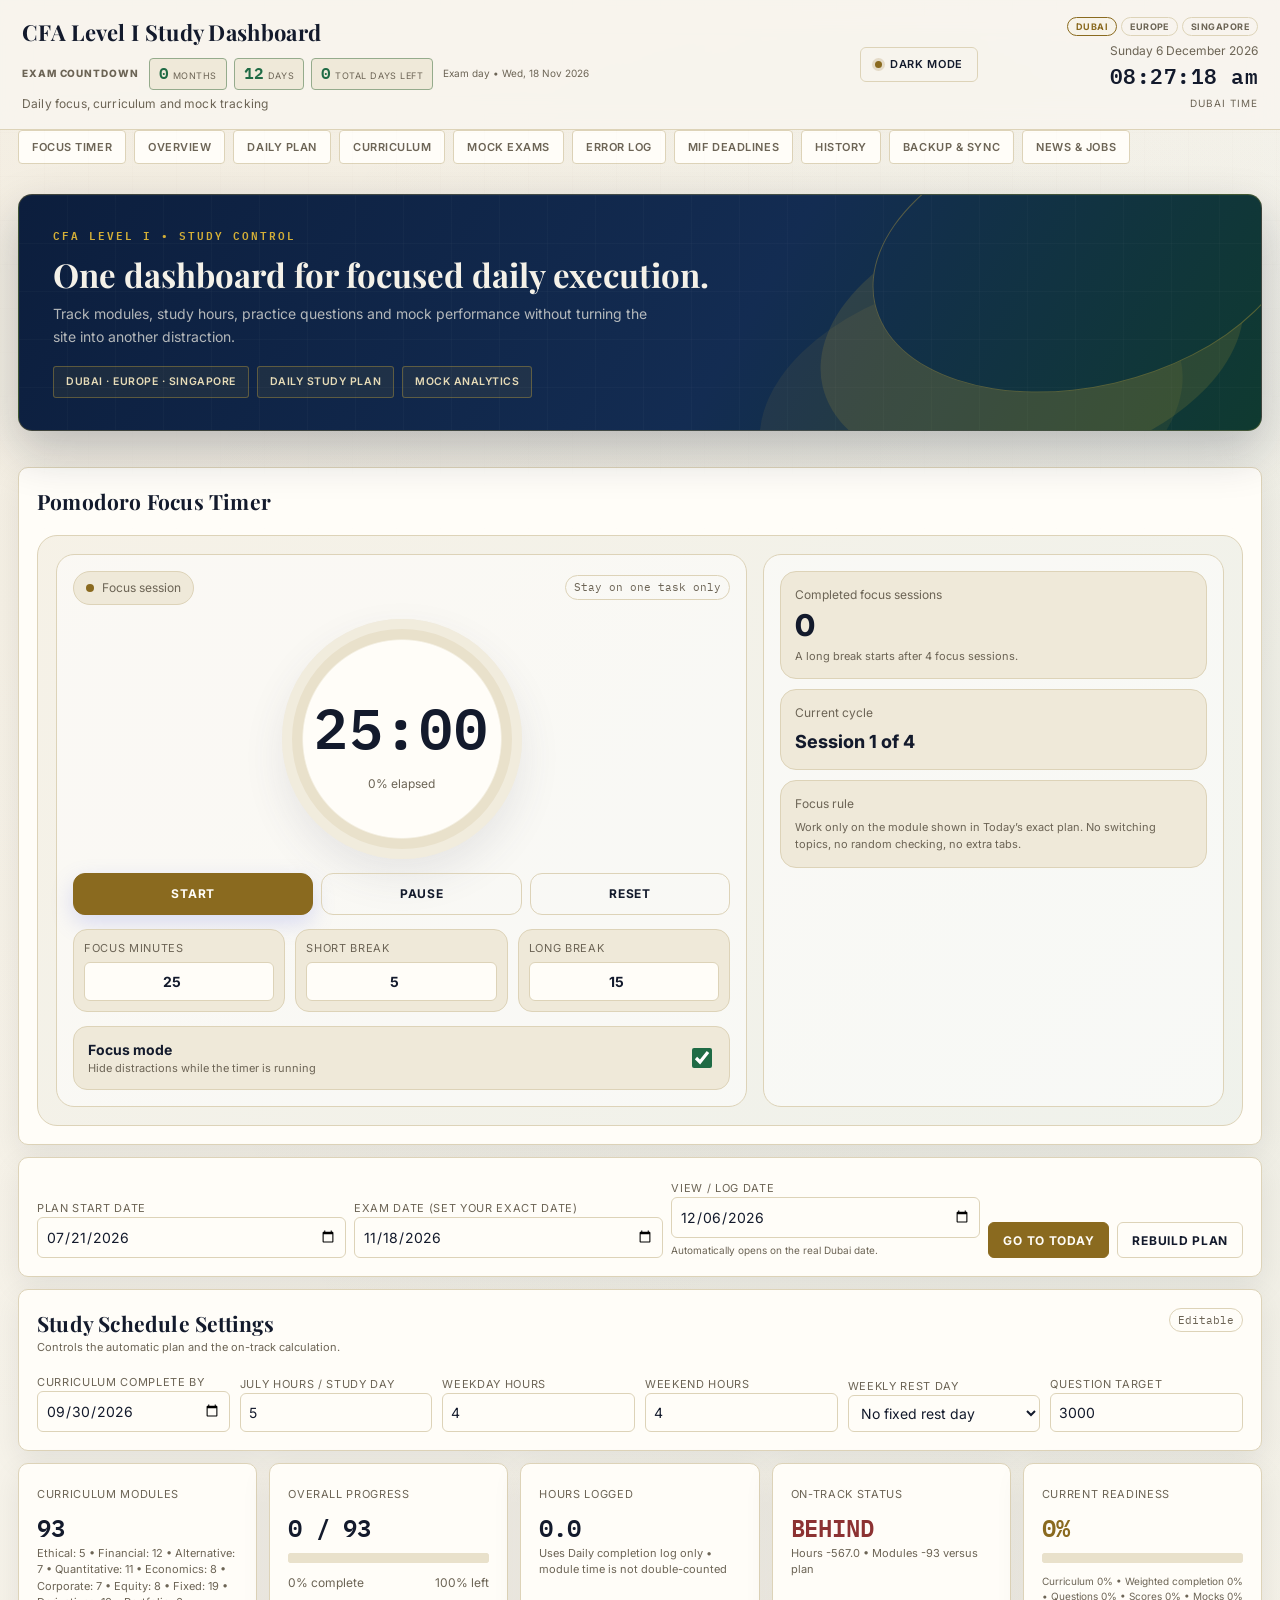
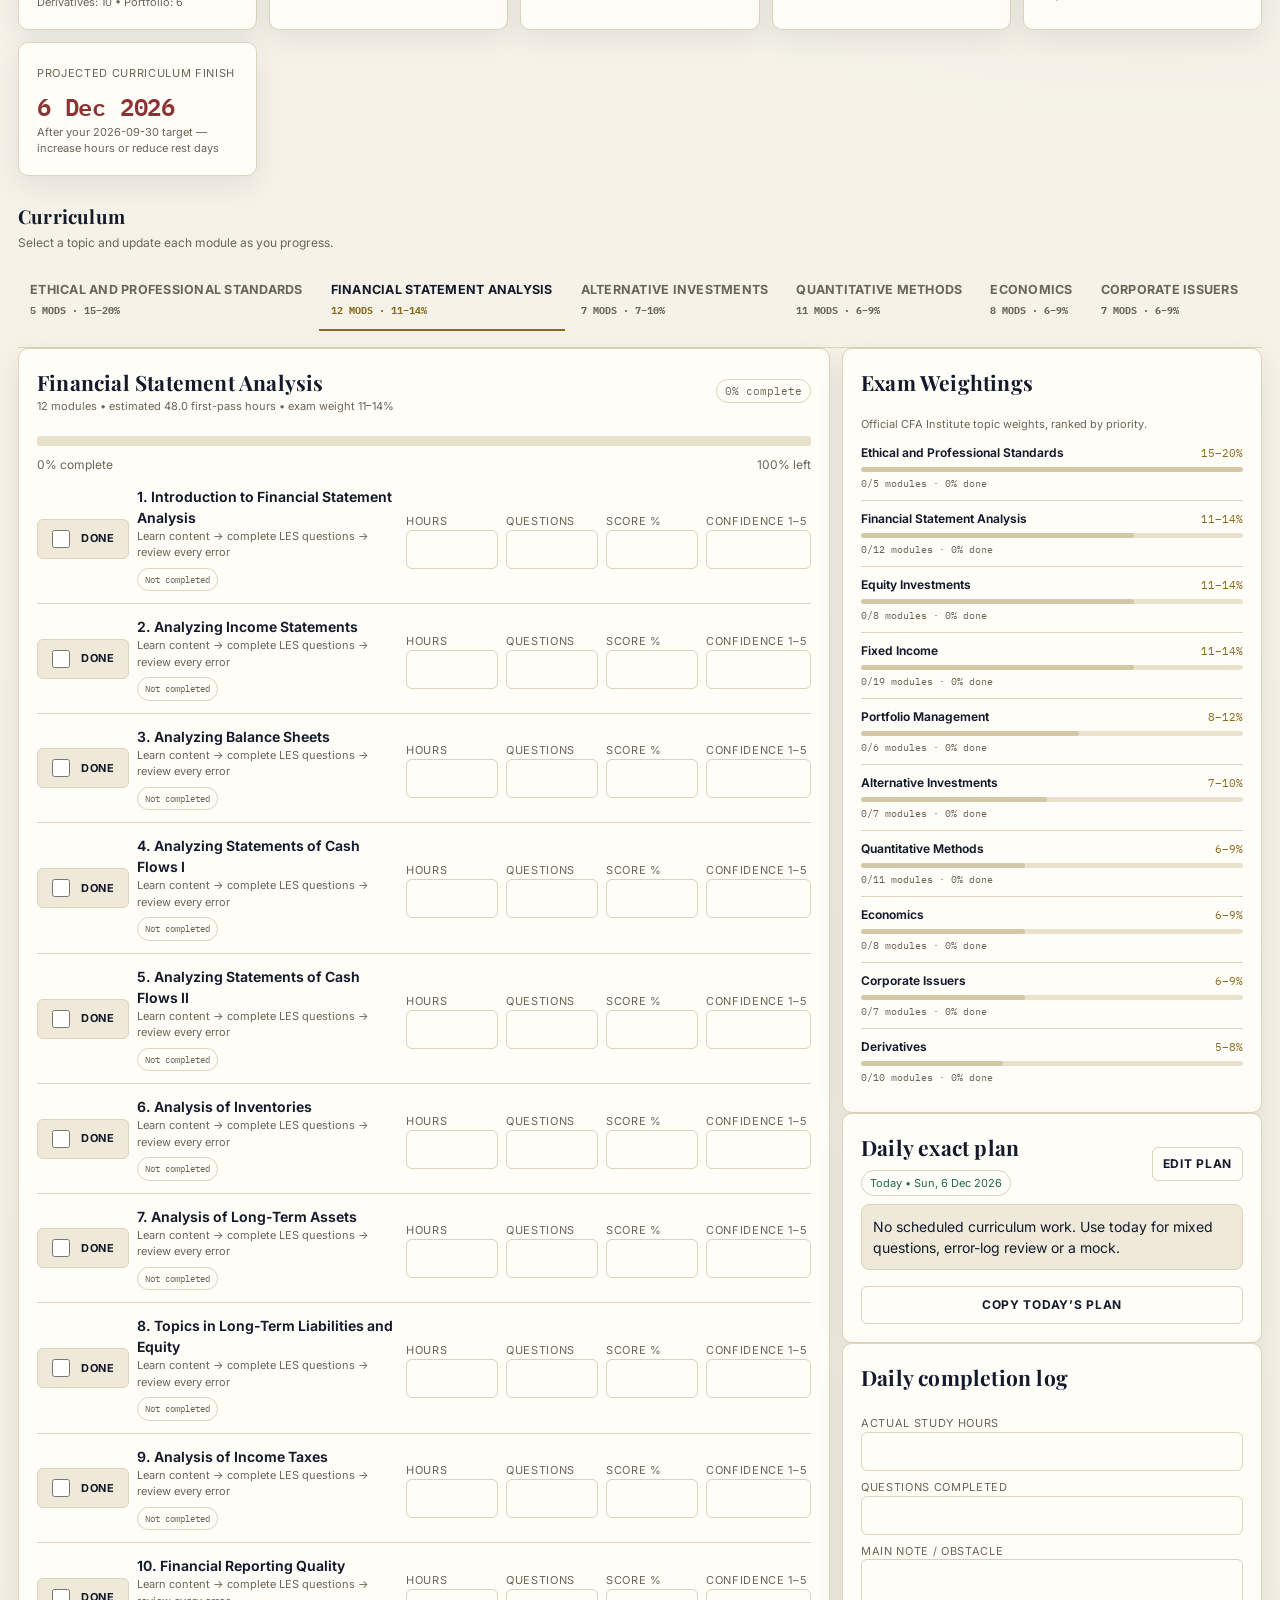
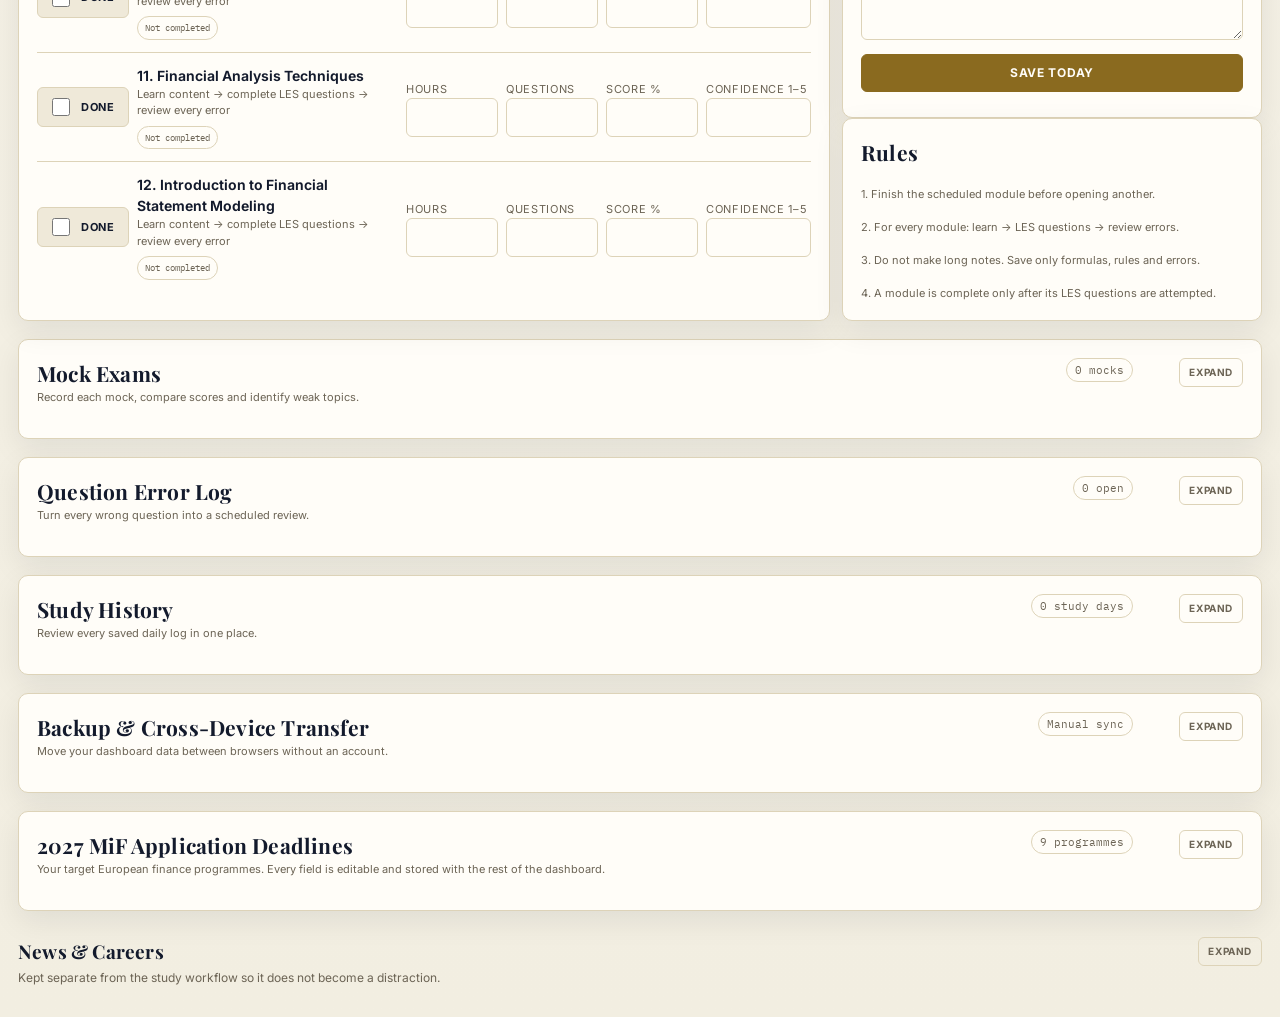
==== index.html @ 9a789a2b "Rename CFA_Level_I_Dashboard_FINAL_V2 (1).html to index.html" ====
<!DOCTYPE html>

<html lang="en">
<head>
<meta charset="utf-8"/><meta content="width=device-width,initial-scale=1" name="viewport"/>
<title>CFA Level I Study Dashboard</title>
<link rel="preconnect" href="https://fonts.googleapis.com"/>
<link rel="preconnect" href="https://fonts.gstatic.com" crossorigin=""/>
<link href="https://fonts.googleapis.com/css2?family=Playfair+Display:wght@600;700;800&family=IBM+Plex+Mono:wght@500;600;700&family=Inter:wght@400;500;600;700;800&display=swap" rel="stylesheet"/>
<style>
:root{
--bg:#f4f1e8;--card:#fffdf8;--card2:#efe9d9;--line:#ddd3b8;
--text:#131a2c;--muted:#6c6455;--accent:#8a6a1f;--accent2:#1f5c46;
--good:#1f6b45;--warn:#a5670a;--bad:#8c3232;--soft:#e9e1cb;
--body-bg:
radial-gradient(circle at 12% 5%,rgba(169,121,31,.06),transparent 30%),
radial-gradient(circle at 90% 18%,rgba(31,92,70,.05),transparent 28%),
linear-gradient(180deg,#f8f5ee 0%,#f2eee1 100%);
--header-bg:rgba(248,245,238,.92);--input-bg:#fffdf8;
--shadow:0 10px 30px rgba(19,26,44,.08);--button-text:#fffdf8;
--serif:'Playfair Display',Georgia,'Times New Roman',serif;
--mono:'IBM Plex Mono',ui-monospace,SFMono-Regular,Menlo,monospace;
}
*{box-sizing:border-box} html{scroll-behavior:smooth} html{color-scheme:light} body{margin:0;background:var(--body-bg);color:var(--text);font:14px/1.5 'Inter',system-ui,-apple-system,Segoe UI,sans-serif;transition:background .2s ease,color .2s ease}
h1,h2,h3{font-family:var(--serif);font-weight:700;letter-spacing:.2px}
header{position:sticky;top:0;z-index:5;background:var(--header-bg);border-bottom:1px solid var(--line);padding:16px 22px;backdrop-filter:blur(14px)}
h1{font-size:22px;margin:0;letter-spacing:.3px}.sub{color:var(--muted);font-size:12px;margin-top:5px;letter-spacing:.15px}
.wrap{max-width:1450px;margin:auto;padding:18px}.grid{display:grid;grid-template-columns:repeat(4,1fr);gap:12px}
.card{background:var(--card);border:1px solid var(--line);border-radius:10px;padding:18px;box-shadow:var(--shadow)}.metric{font-family:var(--mono);font-size:24px;font-weight:600;margin-top:6px;letter-spacing:-.2px}
label{color:var(--muted);font-size:11px;text-transform:uppercase;letter-spacing:.06em} input,select,textarea,button{font:inherit}
input,select,textarea{width:100%;background:var(--input-bg);color:var(--text);border:1px solid var(--line);border-radius:6px;padding:8px}
button{background:var(--accent);color:var(--button-text);border:1px solid var(--accent);border-radius:6px;padding:9px 14px;font-weight:700;font-size:12px;text-transform:uppercase;letter-spacing:.06em;cursor:pointer}
button.secondary{background:transparent;color:var(--text);border:1px solid var(--line)}
.tabs{display:flex;gap:4px;overflow:auto;padding:8px 0 16px;border-bottom:1px solid var(--line)}
.tab{white-space:nowrap;background:transparent;color:var(--muted);border:0;border-bottom:2px solid transparent;border-radius:0;padding:9px 12px 11px;display:flex;flex-direction:column;align-items:flex-start;gap:3px;box-shadow:none!important}
.tab-name{font-size:12.5px;font-weight:700;letter-spacing:.02em}
.tab-sub{font-size:10px;color:var(--muted);font-family:var(--mono);letter-spacing:0}
.tab.active{background:transparent;color:var(--text);border-bottom-color:var(--accent)}
.tab.active .tab-sub{color:var(--accent)}
.two{display:grid;grid-template-columns:1.45fr .75fr;gap:12px}.topichead{display:flex;justify-content:space-between;align-items:center;margin-bottom:12px}
.module{display:grid;grid-template-columns:92px minmax(260px,1fr) 92px 92px 92px 105px;gap:8px;align-items:center;padding:9px 0;border-top:1px solid var(--line)}
.module:first-of-type{border-top:0}.modname{font-weight:650}.tiny{font-size:11px;color:var(--muted)}
input[type=checkbox]{width:19px;height:19px;accent-color:var(--good)}progress{width:100%;height:12px}
.task{padding:11px;border:1px solid var(--line);background:var(--card2);border-radius:8px;margin:8px 0}.task strong{display:block;margin-bottom:4px}
.pill{display:inline-block;border:1px solid var(--line);border-radius:999px;padding:3px 8px;color:var(--muted);font-size:11px;font-family:var(--mono)}
.toolbar{display:grid;grid-template-columns:1fr 1fr 1fr auto;gap:8px;align-items:end}.danger{color:var(--bad)}
@media(max-width:1000px){.grid{grid-template-columns:repeat(2,1fr)}.two{grid-template-columns:1fr}.module{grid-template-columns:86px 1fr 70px 70px}.hide-sm{display:none}}
@media(max-width:600px){.grid{grid-template-columns:1fr}.toolbar{grid-template-columns:1fr 1fr}.module{grid-template-columns:78px 1fr 64px}.mobilehide{display:none}}

progress{appearance:none;-webkit-appearance:none;height:10px;border:none;border-radius:3px;overflow:hidden;background:var(--soft)}
progress::-webkit-progress-bar{background:var(--soft);border-radius:3px}
progress::-webkit-progress-value{background:linear-gradient(90deg,var(--accent),var(--accent2));border-radius:3px}
progress::-moz-progress-bar{background:linear-gradient(90deg,var(--accent),var(--accent2));border-radius:3px}
.donebox{display:flex;align-items:center;gap:8px;padding:7px 10px;border:1px solid var(--line);border-radius:6px;background:var(--card2);font-weight:700;color:var(--text)}
.donebox input{width:18px;height:18px}
.module.done{opacity:.68}
.module.done .modname{text-decoration:line-through}
.progressrow{display:grid;grid-template-columns:1fr auto;gap:10px;align-items:center;margin-top:8px}
.lefttext{font-size:12px;color:var(--muted)}

.pomodoro-shell{background:linear-gradient(135deg,rgba(101,116,232,.08),rgba(47,158,115,.08));border:1px solid var(--line);border-radius:20px;padding:18px}
.pomodoro-wrap{display:grid;grid-template-columns:1.2fr .8fr;gap:16px;align-items:stretch}
.pomo-left,.pomo-right{background:rgba(255,255,255,.55);border:1px solid var(--line);border-radius:18px;padding:16px}
html[data-theme="dark"] .pomo-left,html[data-theme="dark"] .pomo-right{background:rgba(255,255,255,.03)}
.pomo-topline{display:flex;align-items:center;justify-content:space-between;gap:10px;flex-wrap:wrap;margin-bottom:10px}
.mode-pill{display:inline-flex;align-items:center;gap:8px;padding:7px 12px;border-radius:999px;background:var(--card2);border:1px solid var(--line);font-size:12px;color:var(--muted)}
.mode-dot{width:8px;height:8px;border-radius:999px;background:var(--accent);display:inline-block}
.timer-mode{text-align:center;font-size:12px;color:var(--muted);text-transform:uppercase;letter-spacing:1.3px}
@property --timer-progress{syntax:"<angle>";inherits:false;initial-value:0deg}
.timer-ring{--timer-progress:0deg;display:flex;align-items:center;justify-content:center;width:240px;height:240px;margin:14px auto;border-radius:999px;background:
radial-gradient(circle at 50% 50%, var(--card) 0 58%, transparent 59%),
conic-gradient(from -90deg,var(--accent) 0deg,var(--good) var(--timer-progress),var(--soft) var(--timer-progress),var(--soft) 360deg);
box-shadow:inset 0 0 0 10px rgba(255,255,255,.35),0 18px 40px rgba(66,72,102,.10);
transition:--timer-progress .2s linear}
html[data-theme="dark"] .timer-ring{box-shadow:inset 0 0 0 10px rgba(255,255,255,.05),0 18px 40px rgba(0,0,0,.22)}
.timer-display{font-family:var(--mono);font-size:56px;font-weight:600;letter-spacing:1px;text-align:center}
.timer-sub{margin-top:6px;text-align:center;color:var(--muted);font-size:12px}
.timer-controls{display:grid;grid-template-columns:1.2fr 1fr 1fr;gap:8px;margin-top:14px}
.timer-controls button{height:42px;border-radius:12px}
.timer-controls button:first-child{box-shadow:0 8px 22px rgba(101,116,232,.22)}
.timer-settings{display:grid;grid-template-columns:repeat(3,1fr);gap:10px;margin-top:14px}
.setting-card{padding:10px;border:1px solid var(--line);background:var(--card2);border-radius:14px}
.setting-card label{display:block;margin-bottom:6px}
.setting-card input{text-align:center;font-weight:700}
.focus-lock{display:flex;align-items:center;justify-content:space-between;padding:12px 14px;border:1px solid var(--line);background:var(--card2);border-radius:14px;margin-top:14px}
.stats-grid{display:grid;grid-template-columns:1fr;gap:10px}
.stat-card{padding:14px;border:1px solid var(--line);background:var(--card2);border-radius:16px}
.stat-label{font-size:12px;color:var(--muted);margin-bottom:6px}
.session-count{font-size:30px;font-weight:800;line-height:1}
.stat-main{font-size:18px;font-weight:750}
.focus-rule{line-height:1.55}
@media(max-width:900px){.pomodoro-wrap{grid-template-columns:1fr}.timer-ring{width:220px;height:220px}}
@media(max-width:650px){.timer-settings{grid-template-columns:1fr}.timer-controls{grid-template-columns:1fr 1fr 1fr}.timer-display{font-size:50px}}

.header-row{display:flex;align-items:center;justify-content:space-between;gap:16px}.live-clock{text-align:right;min-width:270px}.live-clock #liveDay{font-size:12px;color:var(--muted)}.live-clock strong{display:block;font-family:var(--mono);font-size:21px;font-weight:600;letter-spacing:.5px}.live-clock>span{font-size:10px;color:var(--muted);text-transform:uppercase;letter-spacing:1px}
.clock-switcher{display:flex;justify-content:flex-end;gap:4px;margin-bottom:6px;flex-wrap:wrap}
.clock-zone-btn{background:transparent;color:var(--muted);border:1px solid var(--line);border-radius:999px;padding:4px 8px;font-size:9px;line-height:1;text-transform:uppercase;letter-spacing:.45px;box-shadow:none}
.clock-zone-btn:hover,.clock-zone-btn.active{border-color:var(--accent);color:var(--accent);background:color-mix(in srgb,var(--accent) 7%,var(--card))}
.today-badge{display:inline-flex;align-items:center;gap:6px;margin-top:6px;padding:4px 8px;border:1px solid var(--line);border-radius:999px;color:var(--good);font-size:11px}.toolbar-actions{display:flex;gap:8px}.toolbar-actions button{height:36px}.auto-note{margin-top:5px;color:var(--muted);font-size:10px}@media(max-width:650px){.header-row{align-items:flex-start}.live-clock{min-width:auto}.clock-switcher{justify-content:flex-start}.live-clock{text-align:left}.live-clock strong{font-size:18px}.live-clock #liveDay{max-width:160px}.toolbar-actions{grid-column:1/-1}.toolbar-actions button{flex:1}}

.plan-topline{display:flex;align-items:center;justify-content:space-between;gap:8px;flex-wrap:wrap;margin-bottom:8px}
.plan-actions{display:flex;gap:6px;flex-wrap:wrap}
.plan-actions button{padding:7px 10px;font-size:12px}
#planEditor{min-height:260px;line-height:1.55;resize:vertical;margin-top:8px;background:var(--input-bg)}
.custom-plan-note{font-size:10px;color:var(--accent);margin:5px 0 2px}
.task.custom{white-space:pre-wrap;line-height:1.5}
[hidden]{display:none!important}

#weightList{margin-top:10px}
.weight-row{padding:9px 0;border-top:1px solid var(--line)}
.weight-row:first-child{border-top:0;padding-top:2px}
.weight-row-top{display:flex;justify-content:space-between;align-items:baseline;gap:8px;margin-bottom:5px}
.weight-row-name{font-size:12px;font-weight:650;color:var(--text)}
.weight-row-range{font-family:var(--mono);font-size:11px;color:var(--accent);white-space:nowrap}
.weight-track{height:5px;border-radius:3px;background:var(--soft);overflow:hidden;position:relative}
.weight-mass{position:absolute;inset:0;background:color-mix(in srgb,var(--accent) 22%,transparent);border-radius:3px}
.weight-fill{position:absolute;inset:0;width:0;background:linear-gradient(90deg,var(--accent),var(--accent2));border-radius:3px}
.weight-row-foot{margin-top:4px;font-size:10px;color:var(--muted);font-family:var(--mono)}

html[data-theme="dark"]{color-scheme:dark;--bg:#0b0f17;--card:#131926;--card2:#1a2233;--line:#2c3346;--text:#f1ede1;--muted:#9aa0b4;--accent:#d4af37;--accent2:#3f8f6c;--good:#4caf7d;--warn:#d9a441;--bad:#c0524f;--soft:#212a3d;--body-bg:linear-gradient(180deg,#0c111c 0,#090d15 100%);--header-bg:rgba(11,15,23,.94);--input-bg:#161e2d;--shadow:0 8px 28px rgba(0,0,0,.32);--button-text:#0b0f17}
.theme-area{display:flex;align-items:center;gap:10px}.theme-toggle{display:flex;align-items:center;gap:8px;background:transparent;color:var(--text);border:1px solid var(--line);padding:8px 11px;min-width:118px;justify-content:center;border-radius:6px;font-size:11px;text-transform:uppercase;letter-spacing:.06em;font-weight:600}.theme-toggle:hover{border-color:var(--accent);color:var(--accent)}.theme-dot{width:7px;height:7px;border-radius:50%;background:var(--accent);box-shadow:0 0 0 3px color-mix(in srgb,var(--accent) 18%,transparent)}
@media(max-width:650px){.theme-area{flex-direction:column;align-items:flex-end;gap:6px}.theme-toggle{min-width:105px;padding:7px 9px}}

.mock-section{margin-top:12px}.mock-header{display:flex;justify-content:space-between;gap:12px;align-items:flex-start;margin-bottom:14px}.mock-summary{display:grid;grid-template-columns:repeat(4,1fr);gap:10px;margin-bottom:14px}.mock-stat{background:var(--card2);border:1px solid var(--line);border-radius:11px;padding:12px}.mock-stat .metric{font-size:22px}.mock-form{display:grid;grid-template-columns:1.2fr 1.4fr .7fr .7fr;gap:10px;align-items:end}.mock-notes{grid-column:1/-1}.mock-actions{display:flex;gap:8px;justify-content:flex-end;margin-top:10px}.topic-score-grid{display:grid;grid-template-columns:repeat(5,1fr);gap:8px;margin-top:10px}.mock-table-wrap{overflow:auto;margin-top:14px}.mock-table{width:100%;border-collapse:collapse;min-width:760px}.mock-table th,.mock-table td{padding:10px;border-bottom:1px solid var(--line);text-align:left;vertical-align:top}.mock-table th{color:var(--muted);font-size:11px;text-transform:uppercase;letter-spacing:.4px}.mock-table button{padding:6px 9px;font-size:12px}.mock-trend{display:flex;align-items:flex-end;gap:8px;height:130px;padding:12px 4px 0;margin-top:10px;border-bottom:1px solid var(--line)}.trend-item{flex:1;min-width:32px;max-width:70px;text-align:center}.trend-bar{width:100%;min-height:4px;background:linear-gradient(180deg,var(--accent),var(--good));border-radius:7px 7px 2px 2px}.trend-label{font-size:10px;color:var(--muted);margin-top:5px;white-space:nowrap;overflow:hidden;text-overflow:ellipsis}.trend-score{font-size:10px;font-weight:700;margin-bottom:4px}.empty-state{padding:18px;text-align:center;color:var(--muted);background:var(--card2);border:1px dashed var(--line);border-radius:10px}.mock-details summary{cursor:pointer;color:var(--text);font-weight:700;margin-top:12px}.score-good{color:var(--good);font-weight:750}.score-warn{color:var(--warn);font-weight:750}.score-bad{color:var(--bad);font-weight:750}
@media(max-width:900px){.mock-summary{grid-template-columns:repeat(2,1fr)}.mock-form{grid-template-columns:1fr 1fr}.topic-score-grid{grid-template-columns:repeat(2,1fr)}}
@media(max-width:560px){.mock-summary,.mock-form{grid-template-columns:1fr}.topic-score-grid{grid-template-columns:1fr}.mock-actions{flex-direction:column}.mock-actions button{width:100%}}

body::before{
content:"";position:fixed;inset:0;pointer-events:none;opacity:.28;
background-image:
linear-gradient(rgba(90,74,40,.05) 1px,transparent 1px),
linear-gradient(90deg,rgba(90,74,40,.05) 1px,transparent 1px);
background-size:44px 44px;mask-image:linear-gradient(to bottom,black,transparent 72%);
}
header{backdrop-filter:blur(14px)}
button{transition:filter .16s ease,border-color .16s ease}
button:hover{filter:brightness(1.08)}
button.secondary:hover{border-color:var(--accent);color:var(--accent)}
.top-nav{max-width:1450px;margin:0 auto;padding:0 18px 14px;display:flex;gap:8px;overflow:auto}
.top-nav a{display:inline-flex;align-items:center;white-space:nowrap;padding:8px 13px;border:1px solid var(--line);border-radius:4px;background:var(--card);color:var(--muted);text-decoration:none;font-size:11px;font-weight:600;text-transform:uppercase;letter-spacing:.05em}
.top-nav a:hover{border-color:var(--accent);color:var(--accent)}
.finance-hero{max-width:1450px;margin:16px auto 18px;padding:0 18px}
.finance-hero-card{position:relative;overflow:hidden;border-radius:14px;padding:32px 34px;background:
linear-gradient(120deg,#0c1e3d 0%,#132c52 58%,#0f3a30 100%);color:#f4f1e8;box-shadow:0 20px 48px rgba(12,25,50,.24);border:1px solid rgba(212,175,55,.25)}
.finance-hero-card::before{content:"";position:absolute;inset:0;opacity:.14;background-image:
linear-gradient(rgba(244,241,232,.18) 1px,transparent 1px),
linear-gradient(90deg,rgba(244,241,232,.18) 1px,transparent 1px);background-size:48px 48px}
.finance-hero-card::after{content:"";position:absolute;right:-40px;top:-70px;width:430px;height:260px;border:1px solid rgba(212,175,55,.35);border-radius:50%;transform:rotate(-13deg);box-shadow:
-70px 68px 0 -1px rgba(212,175,55,.14),
-145px 122px 0 -1px rgba(212,175,55,.08)}
.finance-hero-content{position:relative;z-index:1;max-width:700px}
.finance-eyebrow{font-family:var(--mono);font-size:11px;letter-spacing:2px;font-weight:600;color:#d4af37;text-transform:uppercase}
.finance-title{margin:12px 0 10px;font-family:var(--serif);font-size:33px;line-height:1.14;font-weight:700;color:#f4f1e8}
.finance-copy{max-width:620px;color:rgba(244,241,232,.72);line-height:1.6}
.finance-badges{display:flex;gap:8px;flex-wrap:wrap;margin-top:18px}
.finance-badge{padding:7px 12px;border:1px solid rgba(212,175,55,.35);border-radius:3px;background:rgba(212,175,55,.08);font-size:10.5px;font-weight:600;letter-spacing:.05em;text-transform:uppercase;color:#e7dcb8}
.section-heading{display:flex;align-items:flex-end;justify-content:space-between;gap:12px;margin:26px 0 12px}
.section-heading h2{margin:0;font-size:19px}
.section-heading p{margin:4px 0 0;color:var(--muted);font-size:12px}
#focus,#overview,#curriculum,#plan,#mockExams{scroll-margin-top:110px}
#pomodoroTop{border:1px solid color-mix(in srgb,var(--accent) 20%,var(--line))}
.pomodoro-shell{background:linear-gradient(135deg,color-mix(in srgb,var(--accent) 8%,var(--card)),color-mix(in srgb,var(--accent2) 7%,var(--card)))}
.module{padding:12px 0}
.module:hover{background:color-mix(in srgb,var(--card2) 65%,transparent)}
.mock-section{margin-top:18px}
@media(max-width:700px){
.finance-hero-card{padding:24px 20px}.finance-title{font-size:26px}
.top-nav{padding-bottom:10px}.finance-hero{margin-top:12px}
}


.history-section,.sync-section,.resources-section{margin-top:18px}
.section-grid{display:grid;grid-template-columns:1fr 1fr;gap:12px}
.history-toolbar{display:grid;grid-template-columns:1.2fr .8fr auto;gap:8px;align-items:end;margin:12px 0}
.history-summary{display:grid;grid-template-columns:repeat(3,1fr);gap:10px;margin:12px 0}
.history-stat{background:var(--card2);border:1px solid var(--line);border-radius:12px;padding:12px}
.history-table-wrap{overflow:auto}
.history-table{width:100%;border-collapse:collapse;min-width:720px}
.history-table th,.history-table td{padding:10px;border-bottom:1px solid var(--line);text-align:left;vertical-align:top}
.history-table th{font-size:11px;text-transform:uppercase;letter-spacing:.45px;color:var(--muted)}
.history-table button{padding:6px 9px;font-size:12px}
.sync-actions{display:grid;grid-template-columns:repeat(2,1fr);gap:8px;margin-top:12px}
.sync-code{min-height:108px;font-family:ui-monospace,SFMono-Regular,Menlo,monospace;font-size:11px;resize:vertical}
.sync-status{margin-top:8px;color:var(--muted);font-size:11px}
.resource-card{display:flex;flex-direction:column;justify-content:space-between;gap:14px;min-height:170px;padding:18px;border:1px solid var(--line);border-radius:16px;background:
linear-gradient(145deg,color-mix(in srgb,var(--accent) 6%,var(--card)),var(--card))}
.resource-card h3{margin:0;font-size:18px}
.resource-card p{margin:7px 0 0;color:var(--muted);line-height:1.55}
.resource-card a{display:inline-flex;align-items:center;justify-content:center;text-decoration:none;background:var(--accent);color:var(--button-text);padding:10px 12px;border-radius:10px;font-weight:750}
.resource-tag{display:inline-flex;width:max-content;padding:5px 8px;border:1px solid var(--line);border-radius:999px;color:var(--muted);font-size:10px;font-weight:750;text-transform:uppercase;letter-spacing:.55px}
.backup-warning{padding:10px 12px;border:1px solid color-mix(in srgb,var(--warn) 42%,var(--line));border-radius:11px;background:color-mix(in srgb,var(--warn) 7%,var(--card));font-size:11px;color:var(--muted);line-height:1.5}
@media(max-width:850px){
.section-grid{grid-template-columns:1fr}
.history-summary{grid-template-columns:1fr 1fr 1fr}
}
@media(max-width:700px){
.module{display:grid;grid-template-columns:1fr 1fr;gap:10px;margin:10px 0;padding:14px;border:1px solid var(--line);border-radius:14px;background:var(--card2)}
.module>div:nth-child(2){grid-column:1/-1;order:-1}
.module .donebox{width:max-content}
.module>div:not(:nth-child(2)){min-width:0}
.hide-sm,.mobilehide{display:block}
.history-toolbar{grid-template-columns:1fr}
.history-summary{grid-template-columns:1fr}
.sync-actions{grid-template-columns:1fr}
}


.resource-links{display:grid;grid-template-columns:1fr 1fr;gap:8px}
.resource-links a{width:100%}
@media(max-width:560px){.resource-links{grid-template-columns:1fr}}

.applications-section{margin-top:18px}
.application-summary{display:grid;grid-template-columns:repeat(4,1fr);gap:10px;margin:14px 0}
.application-stat{background:var(--card2);border:1px solid var(--line);border-radius:13px;padding:12px}
.application-toolbar{display:flex;justify-content:space-between;gap:10px;align-items:center;flex-wrap:wrap;margin:12px 0}
.application-table-wrap{overflow:auto}
.application-table{width:100%;border-collapse:collapse;min-width:1160px}
.application-table th,.application-table td{padding:9px 7px;border-bottom:1px solid var(--line);text-align:left;vertical-align:top}
.application-table th{font-size:10px;text-transform:uppercase;letter-spacing:.55px;color:var(--muted)}
.application-table input,.application-table select{min-width:110px;padding:7px;font-size:12px}
.application-table .school-input{min-width:135px;font-weight:750}
.application-table .program-input{min-width:190px}
.application-table .notes-input{min-width:230px}
.application-link{display:inline-flex;align-items:center;justify-content:center;padding:7px 9px;border-radius:8px;background:var(--accent);color:var(--button-text);text-decoration:none;font-size:11px;font-weight:750;white-space:nowrap}
.deadline-count{font-weight:800;white-space:nowrap}
.deadline-count.urgent{color:var(--bad)}
.deadline-count.soon{color:var(--warn)}
.deadline-count.safe{color:var(--good)}
.deadline-count.tbc{color:var(--muted)}
.application-note{padding:10px 12px;border:1px solid var(--line);border-radius:11px;background:var(--card2);color:var(--muted);font-size:11px;line-height:1.55}
@media(max-width:850px){.application-summary{grid-template-columns:1fr 1fr}}
@media(max-width:600px){.application-summary{grid-template-columns:1fr}}


.header-title-area{min-width:0}
.exam-countdown{display:flex;align-items:center;gap:7px;flex-wrap:wrap;margin-top:9px}
.countdown-label{font-size:10px;font-weight:800;letter-spacing:.9px;text-transform:uppercase;color:var(--muted);margin-right:3px}
.countdown-unit{display:inline-flex;align-items:baseline;gap:4px;padding:6px 9px;border:1px solid var(--line);border-radius:4px;background:var(--card2);box-shadow:none}
.countdown-value{font-family:var(--mono);font-size:16px;font-weight:600;line-height:1;color:var(--accent)}
.countdown-name{font-size:9px;text-transform:uppercase;letter-spacing:.55px;color:var(--muted)}
.countdown-date{font-size:10px;color:var(--muted);margin-left:3px}
.exam-countdown.finished .countdown-unit{border-color:color-mix(in srgb,var(--good) 38%,var(--line))}
.exam-countdown.finished .countdown-value{color:var(--good)}
@media(max-width:760px){
.header-row{flex-direction:column;align-items:stretch}
.theme-area{flex-direction:row;align-items:center;justify-content:space-between}
.exam-countdown{gap:5px}
.countdown-unit{padding:5px 7px}
.countdown-value{font-size:14px}
.countdown-date{width:100%;margin:1px 0 0}
}


/* Final study-system upgrade */
.grid{grid-template-columns:repeat(auto-fit,minmax(210px,1fr))}
.schedule-settings{margin-top:12px}
.schedule-grid{display:grid;grid-template-columns:repeat(6,1fr);gap:10px;align-items:end}
.readiness-breakdown{margin-top:8px;font-size:10px;color:var(--muted);line-height:1.55}
.readiness-score{color:var(--accent)}
.review-row{display:flex;align-items:center;gap:7px;flex-wrap:wrap;margin-top:7px}
.review-row button{padding:5px 7px;font-size:9px}
.review-badge{display:inline-flex;padding:4px 7px;border:1px solid var(--line);border-radius:999px;font-family:var(--mono);font-size:9px;color:var(--muted)}
.review-badge.due{border-color:color-mix(in srgb,var(--bad) 45%,var(--line));color:var(--bad);background:color-mix(in srgb,var(--bad) 6%,var(--card))}
.review-badge.soon{border-color:color-mix(in srgb,var(--warn) 45%,var(--line));color:var(--warn)}
.weak-panel{margin:14px 0;padding:14px;border:1px solid var(--line);border-radius:10px;background:var(--card2)}
.weak-list{display:grid;grid-template-columns:repeat(3,1fr);gap:8px;margin:10px 0}
.weak-item{padding:10px;border:1px solid var(--line);border-radius:8px;background:var(--card)}
.weak-item strong{display:block}.weak-score{font-family:var(--mono);color:var(--bad);margin-top:4px}
.error-section{margin-top:18px}
.error-summary{display:grid;grid-template-columns:repeat(4,1fr);gap:10px;margin:12px 0}
.error-stat{padding:12px;background:var(--card2);border:1px solid var(--line);border-radius:11px}
.error-form{display:grid;grid-template-columns:1fr 1.2fr 1.2fr 1fr;gap:10px;align-items:end}
.error-wide{grid-column:span 2}
.error-table-wrap{overflow:auto;margin-top:14px}
.error-table{width:100%;border-collapse:collapse;min-width:1050px}
.error-table th,.error-table td{padding:9px;border-bottom:1px solid var(--line);text-align:left;vertical-align:top}
.error-table th{font-size:10px;text-transform:uppercase;letter-spacing:.5px;color:var(--muted)}
.error-table button{padding:6px 8px;font-size:10px}
.due-review-banner{padding:9px 11px;border-left:3px solid var(--warn);background:color-mix(in srgb,var(--warn) 7%,var(--card));margin-bottom:9px;font-size:11px;line-height:1.5}
.collapsible-section>.collapse-head{position:relative;padding-right:110px}
.collapse-toggle{position:absolute;right:0;top:0;background:transparent!important;color:var(--muted)!important;border-color:var(--line)!important;padding:6px 9px!important;font-size:10px!important}
.collapsible-section.collapsed>:not(:first-child){display:none!important}
.app-checklist{min-width:240px}.app-checklist summary{cursor:pointer;font-weight:700;color:var(--text)}
.app-check-grid{display:grid;grid-template-columns:1fr 1fr;gap:7px;margin-top:8px}
.app-check-item{display:flex;align-items:center;gap:6px;color:var(--muted);font-size:10px}.app-check-item input{width:16px;height:16px}
.app-small-input{min-width:125px!important}
@media(max-width:1000px){.schedule-grid{grid-template-columns:repeat(3,1fr)}.weak-list{grid-template-columns:1fr}.error-form{grid-template-columns:1fr 1fr}.error-summary{grid-template-columns:1fr 1fr}}
@media(max-width:650px){.schedule-grid,.error-form,.error-summary{grid-template-columns:1fr}.error-wide{grid-column:auto}.module{grid-template-columns:1fr 1fr}.review-row{grid-column:1/-1}}

</style></head>
<body>
<header><div class="header-row"><div class="header-title-area">
  <h1>CFA Level I Study Dashboard</h1>
  <div class="exam-countdown" id="examCountdown" aria-live="polite">
    <span class="countdown-label">Exam countdown</span>
    <span class="countdown-unit"><span class="countdown-value" id="countdownMonths">—</span><span class="countdown-name">Months</span></span>
    <span class="countdown-unit"><span class="countdown-value" id="countdownDays">—</span><span class="countdown-name">Days</span></span>
    <span class="countdown-unit"><span class="countdown-value" id="countdownTotalDays">—</span><span class="countdown-name">Total days left</span></span>
    <span class="countdown-date" id="countdownDateLabel">Set your exam date below</span>
  </div>
  <div class="sub">Daily focus, curriculum and mock tracking</div>
</div><div class="theme-area"><button aria-pressed="false" class="theme-toggle" id="themeToggle" onclick="toggleTheme()" type="button"><span class="theme-dot"></span><span id="themeToggleText">Dark mode</span></button><div class="live-clock">
  <div class="clock-switcher" role="group" aria-label="Display time zone">
    <button class="clock-zone-btn" data-clock-zone="Dubai" onclick="setClockZone('Dubai')" type="button">Dubai</button>
    <button class="clock-zone-btn" data-clock-zone="Europe" onclick="setClockZone('Europe')" type="button">Europe</button>
    <button class="clock-zone-btn" data-clock-zone="Singapore" onclick="setClockZone('Singapore')" type="button">Singapore</button>
  </div>
  <div id="liveDay">—</div>
  <strong id="liveTime">—</strong>
  <span id="liveZoneLabel">Dubai time</span>
</div></div></div>
</header>
<nav class="top-nav" aria-label="Dashboard sections">
  <a href="#focus">Focus timer</a>
  <a href="#overview">Overview</a>
  <a href="#plan">Daily plan</a>
  <a href="#curriculum">Curriculum</a>
  <a href="#mockExams">Mock exams</a><a href="#errorLog">Error log</a><a href="#mifApplications">MiF deadlines</a><a href="#history">History</a><a href="#sync">Backup & sync</a><a href="#resources">News & jobs</a>
</nav>
<section class="finance-hero">
  <div class="finance-hero-card">
    <div class="finance-hero-content">
      <div class="finance-eyebrow">CFA LEVEL I • STUDY CONTROL</div>
      <div class="finance-title">One dashboard for focused daily execution.</div>
      <div class="finance-copy">Track modules, study hours, practice questions and mock performance without turning the site into another distraction.</div>
      <div class="finance-badges">
        <span class="finance-badge">Dubai · Europe · Singapore</span>
        <span class="finance-badge">Daily study plan</span>
        <span class="finance-badge">Mock analytics</span>
      </div>
    </div>
  </div>
</section>

<div class="wrap">
<div class="card" id="focus" style="margin-bottom:12px">
  <h2 style="margin-top:0">Pomodoro Focus Timer</h2>
  <div class="pomodoro-shell">
    <div class="pomodoro-wrap">
      <div class="pomo-left">
        <div class="pomo-topline">
          <div class="mode-pill"><span class="mode-dot"></span><span id="timerMode">Focus session</span></div>
          <div class="pill">Stay on one task only</div>
        </div>
        <div class="timer-ring" id="timerRing" role="progressbar" aria-label="Pomodoro session elapsed time" aria-valuemin="0" aria-valuemax="100" aria-valuenow="0">
          <div>
            <div class="timer-display" id="timerDisplay">25:00</div>
            <div class="timer-sub" id="timerProgressText">0% elapsed</div>
          </div>
        </div>
        <div class="timer-controls">
          <button onclick="startTimer()">Start</button>
          <button class="secondary" onclick="pauseTimer()">Pause</button>
          <button class="secondary" onclick="resetTimer()">Reset</button>
        </div>
        <div class="timer-settings">
          <div class="setting-card">
            <label>Focus minutes</label>
            <input id="focusMinutes" max="120" min="5" type="number" value="25"/>
          </div>
          <div class="setting-card">
            <label>Short break</label>
            <input id="shortBreakMinutes" max="30" min="1" type="number" value="5"/>
          </div>
          <div class="setting-card">
            <label>Long break</label>
            <input id="longBreakMinutes" max="60" min="5" type="number" value="15"/>
          </div>
        </div>
        <div class="focus-lock">
          <div>
            <strong>Focus mode</strong>
            <div class="tiny">Hide distractions while the timer is running</div>
          </div>
          <input checked="" id="focusModeToggle" style="width:20px;height:20px" type="checkbox"/>
        </div>
      </div>

      <div class="pomo-right">
        <div class="stats-grid">
          <div class="stat-card">
            <div class="stat-label">Completed focus sessions</div>
            <div class="session-count" id="sessionCount">0</div>
            <div class="tiny" style="margin-top:8px">A long break starts after 4 focus sessions.</div>
          </div>

          <div class="stat-card">
            <div class="stat-label">Current cycle</div>
            <div class="stat-main" id="cycleStatus">Session 1 of 4</div>
          </div>

          <div class="stat-card">
            <div class="stat-label">Focus rule</div>
            <div class="tiny focus-rule">Work only on the module shown in Today’s exact plan. No switching topics, no random checking, no extra tabs.</div>
          </div>
        </div>
      </div>
    </div>
  </div>
</div><div class="toolbar card" id="overview">
<div><label>Plan start date</label><input id="startDate" type="date" value="2026-07-21"/></div>
<div><label>Exam date (set your exact date)</label><input id="examDate" type="date" value="2026-11-18"/></div>
<div><label>View / log date</label><input id="today" type="date"/><div class="auto-note">Automatically opens on the real Dubai date.</div></div>
<div class="toolbar-actions"><button onclick="jumpToToday()">Go to today</button><button class="secondary" onclick="rebuildPlan()">Rebuild plan</button></div>
</div>
<div class="card schedule-settings">
  <div class="mock-header"><div><h2 style="margin:0">Study Schedule Settings</h2><div class="tiny">Controls the automatic plan and the on-track calculation.</div></div><span class="pill">Editable</span></div>
  <div class="schedule-grid">
    <div><label>Curriculum complete by</label><input id="curriculumDeadline" type="date" value="2026-09-30"/></div>
    <div><label>July hours / study day</label><input id="julyHours" type="number" min="0" max="12" step=".25" value="5"/></div>
    <div><label>Weekday hours</label><input id="weekdayHours" type="number" min="0" max="12" step=".25" value="4"/></div>
    <div><label>Weekend hours</label><input id="weekendHours" type="number" min="0" max="12" step=".25" value="4"/></div>
    <div><label>Weekly rest day</label><select id="restDay"><option value="none">No fixed rest day</option><option value="0">Sunday</option><option value="1">Monday</option><option value="2">Tuesday</option><option value="3">Wednesday</option><option value="4">Thursday</option><option value="5">Friday</option><option value="6">Saturday</option></select></div>
    <div><label>Question target</label><input id="questionTarget" type="number" min="500" max="10000" step="100" value="3000"/></div>
  </div>
</div>
<div class="grid" style="margin-top:12px">
<div class="card"><label>Curriculum modules</label><div class="metric" id="totalModules">—</div><div class="tiny" id="moduleBreakdown"></div></div>
<div class="card"><label>Overall progress</label><div class="metric" id="completed">—</div><progress id="overallProgress" max="100" value="0"></progress><div class="progressrow"><span class="lefttext" id="overallDonePct">0% complete</span><span class="lefttext" id="overallLeftPct">100% left</span></div></div>
<div class="card"><label>Hours logged</label><div class="metric" id="hoursLogged">0</div><div class="tiny">Uses Daily completion log only • module time is not double-counted</div></div>
<div class="card"><label>On-track status</label><div class="metric" id="trackStatus">—</div><div class="tiny" id="trackDetail"></div></div>
<div class="card"><label>Current readiness</label><div class="metric readiness-score" id="readinessScore">0%</div><progress id="readinessProgress" max="100" value="0"></progress><div class="readiness-breakdown" id="readinessBreakdown">Complete modules and questions to build readiness.</div></div>
<div class="card"><label>Projected curriculum finish</label><div class="metric" id="projectedFinish">—</div><div class="tiny" id="projectedFinishDetail">Based on remaining modules and your schedule settings.</div></div>
</div>
<section id="curriculum"><div class="section-heading"><div><h2>Curriculum</h2><p>Select a topic and update each module as you progress.</p></div></div><div class="tabs" id="tabs"></div>
<div class="two">
<section class="card">
<div class="topichead"><div><h2 id="topicTitle" style="margin:0"></h2><div class="tiny" id="topicMeta"></div></div><span class="pill" id="topicPct"></span></div><progress id="topicProgress" max="100" value="0"></progress><div class="progressrow"><span class="lefttext" id="topicDoneText">0% complete</span><span class="lefttext" id="topicLeftText">100% left</span></div>
<div id="modules"></div>
</section>
<aside>

<div class="card" id="weightings">
<h2 style="margin-top:0">Exam Weightings</h2>
<div class="tiny">Official CFA Institute topic weights, ranked by priority.</div>
<div id="weightList"></div>
</div>

<div class="card" id="plan">
<div class="plan-topline">
<div><h2 style="margin:0">Daily exact plan</h2><div class="today-badge" id="selectedDateLabel">Live date</div></div>
<div class="plan-actions">
<button class="secondary" id="editPlanBtn" onclick="beginPlanEdit()">Edit plan</button>
<button hidden="" id="savePlanBtn" onclick="savePlanEdit()">Save edits</button>
<button class="secondary" hidden="" id="cancelPlanBtn" onclick="cancelPlanEdit()">Cancel</button>
<button class="secondary" hidden="" id="autoPlanBtn" onclick="resetCustomPlan()">Use automatic</button>
</div>
</div>
<div class="custom-plan-note" hidden="" id="customPlanNote">Custom plan saved for this date.</div>
<textarea aria-label="Edit daily plan" hidden="" id="planEditor"></textarea>
<div id="dailyPlan"></div>
<button class="secondary" onclick="copyToday()" style="width:100%;margin-top:8px">Copy today’s plan</button>
</div>
<div class="card">
<h2 style="margin-top:0">Daily completion log</h2>
<label>Actual study hours</label><input id="dailyHours" max="12" min="0" step=".25" type="number"/>
<label style="display:block;margin-top:8px">Questions completed</label><input id="dailyQuestions" min="0" type="number"/>
<label style="display:block;margin-top:8px">Main note / obstacle</label><textarea id="dailyNote" rows="3"></textarea>
<button onclick="saveDaily()" style="width:100%;margin-top:9px">Save today</button>
<div class="tiny" id="savedMsg" style="margin-top:7px"></div>
</div>
<div class="card">
<h2 style="margin-top:0">Rules</h2>
<div class="tiny">
1. Finish the scheduled module before opening another.<br/><br/>
2. For every module: learn → LES questions → review errors.<br/><br/>
3. Do not make long notes. Save only formulas, rules and errors.<br/><br/>
4. A module is complete only after its LES questions are attempted.
</div>
</div>
</aside></div></section>
<section class="card mock-section" id="mockExams">
<div class="mock-header"><div><h2 style="margin:0">Mock Exams</h2><div class="tiny">Record each mock, compare scores and identify weak topics.</div></div><span class="pill" id="mockCountPill">0 mocks</span></div>
<div class="mock-summary">
<div class="mock-stat"><label>Average score</label><div class="metric" id="mockAverage">—</div></div>
<div class="mock-stat"><label>Best score</label><div class="metric" id="mockBest">—</div></div>
<div class="mock-stat"><label>Latest score</label><div class="metric" id="mockLatest">—</div></div>
<div class="mock-stat"><label>Mocks at 70%+</label><div class="metric" id="mockAbove70">0</div></div>
</div>
<div class="weak-panel">
  <div class="mock-header"><div><h3 style="margin:0">Weakest Topics</h3><div class="tiny">Calculated from the topic scores entered in your mock exams.</div></div><button class="secondary" onclick="addWeakTopicsToTomorrow()">Add to tomorrow</button></div>
  <div class="weak-list" id="weakTopicList"><div class="empty-state">Add topic scores to a mock to unlock weak-topic analysis.</div></div>
</div>
<div class="mock-form">
<div><label>Mock date</label><input id="mockDate" type="date"/></div>
<div><label>Mock name / source</label><input id="mockName" placeholder="CFA Institute Mock 1" type="text"/></div>
<div><label>Overall score %</label><input id="mockScore" max="100" min="0" placeholder="68" step="0.1" type="number"/></div>
<div><label>Time taken (hours)</label><input id="mockHours" max="8" min="0" placeholder="4.5" step="0.25" type="number"/></div>
<div class="mock-notes"><label>Main mistakes / notes</label><textarea id="mockNotes" placeholder="What caused the lost marks? What must be reviewed?" rows="3"></textarea></div>
</div>
<details class="mock-details"><summary>Optional topic scores</summary><div class="topic-score-grid" id="mockTopicInputs"></div></details>
<div class="mock-actions"><button class="secondary" hidden="" id="cancelMockBtn" onclick="clearMockForm()">Cancel edit</button><button id="saveMockBtn" onclick="saveMock()">Add mock exam</button></div>
<div style="margin-top:16px"><h3 style="margin:0">Score trend</h3><div id="mockTrend"></div></div>
<div class="mock-table-wrap"><table class="mock-table"><thead><tr><th>Date</th><th>Mock</th><th>Overall</th><th>Topic average</th><th>Time</th><th>Notes</th><th>Actions</th></tr></thead><tbody id="mockTableBody"></tbody></table></div>
</section>


<section class="card error-section" id="errorLog">
  <div class="mock-header"><div><h2 style="margin:0">Question Error Log</h2><div class="tiny">Turn every wrong question into a scheduled review.</div></div><span class="pill" id="errorCountPill">0 open</span></div>
  <div class="error-summary">
    <div class="error-stat"><label>Open errors</label><div class="metric" id="errorOpen">0</div></div>
    <div class="error-stat"><label>Due for review</label><div class="metric" id="errorDue">0</div></div>
    <div class="error-stat"><label>Resolved</label><div class="metric" id="errorResolved">0</div></div>
    <div class="error-stat"><label>Total logged</label><div class="metric" id="errorTotal">0</div></div>
  </div>
  <div class="error-form">
    <div><label>Date</label><input id="errorDate" type="date"/></div>
    <div><label>Topic</label><select id="errorTopic" onchange="updateErrorModuleOptions()"></select></div>
    <div><label>Module</label><select id="errorModule"></select></div>
    <div><label>Question / source</label><input id="errorSource" placeholder="LES Q12 or Mock 1"/></div>
    <div class="error-wide"><label>Concept or formula</label><input id="errorConcept" placeholder="e.g. FIFO inventory under rising prices"/></div>
    <div class="error-wide"><label>What mistake did you make?</label><textarea id="errorMistake" rows="2" placeholder="Be specific about why your answer was wrong."></textarea></div>
    <div class="error-wide"><label>Correct rule / solution</label><textarea id="errorCorrection" rows="2" placeholder="Write the rule or calculation you need to remember."></textarea></div>
    <div><label>Next review</label><input id="errorNextReview" type="date"/></div>
    <div><button style="width:100%" onclick="saveErrorEntry()">Add error</button></div>
  </div>
  <div class="error-table-wrap"><table class="error-table"><thead><tr><th>Review</th><th>Topic / module</th><th>Concept</th><th>Mistake</th><th>Correct rule</th><th>Source</th><th>Next review</th><th>Actions</th></tr></thead><tbody id="errorTableBody"></tbody></table></div>
</section>

<section class="card history-section" id="history">
  <div class="mock-header">
    <div>
      <h2 style="margin:0">Study History</h2>
      <div class="tiny">Review every saved daily log in one place.</div>
    </div>
    <span class="pill" id="historyCountPill">0 days</span>
  </div>

  <div class="history-summary">
    <div class="history-stat"><label>Total logged hours</label><div class="metric" id="historyHours">0</div></div>
    <div class="history-stat"><label>Total questions</label><div class="metric" id="historyQuestions">0</div></div>
    <div class="history-stat"><label>Average hours / study day</label><div class="metric" id="historyAverage">0</div></div>
  </div>

  <div class="history-toolbar">
    <div><label>Search date or comment</label><input id="historySearch" type="search" placeholder="e.g. income statements or 2026-07-22"/></div>
    <div><label>Minimum hours</label><input id="historyMinHours" type="number" min="0" step=".25" placeholder="0"/></div>
    <button class="secondary" onclick="exportHistoryCSV()">Export CSV</button>
  </div>

  <div class="history-table-wrap">
    <table class="history-table">
      <thead><tr><th>Date</th><th>Hours</th><th>Questions</th><th>Comment</th><th>Actions</th></tr></thead>
      <tbody id="historyTableBody"></tbody>
    </table>
  </div>
</section>

<section class="card sync-section" id="sync">
  <div class="mock-header">
    <div>
      <h2 style="margin:0">Backup & Cross-Device Transfer</h2>
      <div class="tiny">Move your dashboard data between browsers without an account.</div>
    </div>
    <span class="pill">Manual sync</span>
  </div>

  <div class="backup-warning">
    GitHub Pages is a static website, so it cannot provide automatic real-time device syncing without a database or login system. This section gives you safe manual syncing through a backup file or a copyable sync code.
  </div>

  <div class="section-grid" style="margin-top:12px">
    <div>
      <h3 style="margin:0 0 6px">Backup file</h3>
      <div class="tiny">Download all modules, logs, mocks, plans, timer settings and theme.</div>
      <div class="sync-actions">
        <button onclick="downloadBackup()">Download backup</button>
        <button class="secondary" onclick="document.getElementById('backupFileInput').click()">Import backup</button>
      </div>
      <input id="backupFileInput" type="file" accept=".json,application/json" hidden/>
    </div>
    <div>
      <h3 style="margin:0 0 6px">Sync code</h3>
      <div class="tiny">Copy this code on one device and paste it on another.</div>
      <textarea id="syncCode" class="sync-code" placeholder="Generate or paste a sync code"></textarea>
      <div class="sync-actions">
        <button onclick="generateSyncCode()">Generate & copy</button>
        <button class="secondary" onclick="importSyncCode()">Import code</button>
      </div>
    </div>
  </div>
  <div class="sync-status" id="syncStatus"></div>
</section>


<section class="card applications-section focus-hide" id="mifApplications">
  <div class="mock-header">
    <div>
      <h2 style="margin:0">2027 MiF Application Deadlines</h2>
      <div class="tiny">Your target European finance programmes. Every field is editable and stored with the rest of the dashboard.</div>
    </div>
    <span class="pill" id="applicationCountPill">9 programmes</span>
  </div>

  <div class="application-summary">
    <div class="application-stat"><label>Total programmes</label><div class="metric" id="applicationTotal">0</div></div>
    <div class="application-stat"><label>Confirmed upcoming dates</label><div class="metric" id="applicationConfirmed">0</div></div>
    <div class="application-stat"><label>Submitted</label><div class="metric" id="applicationSubmitted">0</div></div>
    <div class="application-stat"><label>Offers</label><div class="metric" id="applicationOffers">0</div></div>
  </div>

  <div class="application-note">
    Official dates were checked on 22 July 2026. Only published dates are pre-filled. “TBC” means the school has not yet published its 2027 deadline. HEC’s listed date is a pre-registration deadline, not the final application deadline.
  </div>

  <div class="application-toolbar">
    <div class="tiny">Use the date column for the school deadline or your own earlier target date.</div>
    <button onclick="addApplication()">Add programme</button>
  </div>

  <div class="application-table-wrap">
    <table class="application-table">
      <thead>
        <tr>
          <th>School</th>
          <th>Programme</th>
          <th>Priority</th>
          <th>Round / date type</th>
          <th>Official deadline</th>
          <th>Personal target</th>
          <th>Countdown</th>
          <th>Status</th>
          <th>Requirements & documents</th>
          <th>Notes</th>
          <th>Last verified</th>
          <th>Official page</th>
          <th></th>
        </tr>
      </thead>
      <tbody id="applicationTableBody"></tbody>
    </table>
  </div>
</section>

<section class="resources-section focus-hide" id="resources">
  <div class="section-heading">
    <div>
      <h2>News & Careers</h2>
      <p>Kept separate from the study workflow so it does not become a distraction.</p>
    </div>
  </div>
  <div class="section-grid">
    <article class="resource-card">
      <div>
        <span class="resource-tag">Market news</span>
        <h3>Reuters Markets</h3>
        <p>Use this for a quick global markets check. Open it after your study block, not during Pomodoro focus mode.</p>
      </div>
      <a href="https://www.reuters.com/markets/" target="_blank" rel="noopener noreferrer">Open market news</a>
    </article>
    <article class="resource-card">
      <div>
        <span class="resource-tag">Dubai finance jobs</span>
        <h3>Career Search</h3>
        <p>Search Dubai finance vacancies using both a specialist finance platform and a broader public job board.</p>
      </div>
      <div class="resource-links">
        <a href="https://www.efinancialcareers.com/jobs/finance/in-dubai%2Cunited-arab-emirates" target="_blank" rel="noopener noreferrer">eFinancialCareers</a>
        <a href="https://ae.indeed.com/jobs?l=Dubai&amp;q=finance" target="_blank" rel="noopener noreferrer">Indeed Finance</a>
      </div>
    </article>
  </div>
</section>

</div>
<script>
const TOPICS={"Ethical and Professional Standards": ["Ethics and Trust in the Investment Profession", "Code of Ethics and Standards of Professional Conduct", "Guidance for Standards I–VII", "Introduction to the Global Investment Performance Standards (GIPS)", "Ethics Application"], "Quantitative Methods": ["Rates and Returns", "Time Value of Money in Finance", "Statistical Measures of Asset Returns", "Probability Trees and Conditional Expectations", "Portfolio Mathematics", "Simulation Methods", "Estimation and Inference", "Hypothesis Testing", "Parametric and Non-Parametric Tests of Independence", "Simple Linear Regression", "Introduction to Big Data Techniques"], "Economics": ["The Firm and Market Structures", "Understanding Business Cycles", "Fiscal Policy", "Monetary Policy", "Introduction to Geopolitics", "International Trade", "Capital Flows and the FX Market", "Exchange Rate Calculations"], "Corporate Issuers": ["Organizational Forms, Corporate Issuer Features, and Ownership", "Investors and Other Stakeholders", "Corporate Governance: Conflicts, Mechanisms, Risks, and Benefits", "Working Capital and Liquidity", "Capital Investments and Capital Allocation", "Capital Structure", "Business Models"], "Financial Statement Analysis": ["Introduction to Financial Statement Analysis", "Analyzing Income Statements", "Analyzing Balance Sheets", "Analyzing Statements of Cash Flows I", "Analyzing Statements of Cash Flows II", "Analysis of Inventories", "Analysis of Long-Term Assets", "Topics in Long-Term Liabilities and Equity", "Analysis of Income Taxes", "Financial Reporting Quality", "Financial Analysis Techniques", "Introduction to Financial Statement Modeling"], "Equity Investments": ["Market Organization and Structure", "Security Market Indexes", "Market Efficiency", "Overview of Equity Securities", "Company Analysis: Past and Present", "Industry and Competitive Analysis", "Company Analysis: Forecasting", "Equity Valuation: Concepts and Basic Tools"], "Fixed Income": ["Fixed-Income Instrument Features", "Fixed-Income Cash Flows and Types", "Fixed-Income Issuance and Trading", "Fixed-Income Markets for Corporate Issuers", "Fixed-Income Markets for Government Issuers", "Fixed-Income Bond Valuation: Prices and Yields", "Yield and Yield Spread Measures for Fixed-Rate Bonds", "Yield and Yield Spread Measures for Floating-Rate Instruments", "The Term Structure of Interest Rates: Spot, Par, and Forward Curves", "Interest Rate Risk and Return", "Yield-Based Bond Duration Measures and Properties", "Yield-Based Bond Convexity and Portfolio Properties", "Curve-Based and Empirical Fixed-Income Risk Measures", "Credit Risk", "Credit Analysis for Government Issuers", "Credit Analysis for Corporate Issuers", "Fixed-Income Securitization", "Asset-Backed Security (ABS) Instrument and Market Features", "Mortgage-Backed Security (MBS) Instrument and Market Features"], "Derivatives": ["Derivative Instrument and Derivative Market Features", "Forward Commitment and Contingent Claim Features and Instruments", "Derivative Benefits, Risks, and Issuer and Investor Uses", "Arbitrage, Replication, and the Cost of Carry in Pricing Derivatives", "Pricing and Valuation of Forward Contracts and for an Underlying with Varying Maturities", "Pricing and Valuation of Futures Contracts", "Pricing and Valuation of Interest Rates and Other Swaps", "Pricing and Valuation of Options", "Option Replication Using Put–Call Parity", "Valuing a Derivative Using a One-Period Binomial Model"], "Alternative Investments": ["Alternative Investment Features, Methods, and Structures", "Alternative Investment Performance and Returns", "Investments in Private Capital: Equity and Debt", "Real Estate and Infrastructure", "Natural Resources", "Hedge Funds", "Introduction to Digital Assets"], "Portfolio Management": ["Portfolio Risk and Return: Part I", "Portfolio Risk and Return: Part II", "Portfolio Management: An Overview", "Basics of Portfolio Planning and Construction", "The Behavioral Biases of Individuals", "Introduction to Risk Management"]};
const ORDER=["Ethical and Professional Standards","Financial Statement Analysis","Alternative Investments","Quantitative Methods","Economics","Corporate Issuers","Equity Investments","Fixed Income","Derivatives","Portfolio Management"];
const EST={"Ethical and Professional Standards":3,"Financial Statement Analysis":4,"Alternative Investments":3,"Quantitative Methods":4,"Economics":3.5,"Corporate Issuers":3,"Equity Investments":3.5,"Fixed Income":4,"Derivatives":3.5,"Portfolio Management":3.5};
// Official CFA Institute Level I topic weight ranges, 2026 curriculum (unchanged from 2025).
const WEIGHTS={"Ethical and Professional Standards":[15,20],"Financial Statement Analysis":[11,14],"Equity Investments":[11,14],"Fixed Income":[11,14],"Portfolio Management":[8,12],"Alternative Investments":[7,10],"Quantitative Methods":[6,9],"Economics":[6,9],"Corporate Issuers":[6,9],"Derivatives":[5,8]};
function weightRange(t){const w=WEIGHTS[t];return w?w[0]+"–"+w[1]+"%":"—"}
function weightMid(t){const w=WEIGHTS[t];return w?(w[0]+w[1])/2:0}
let state=JSON.parse(localStorage.getItem("cfaSpecificV2")||"{}");
state.modules=state.modules||{}; state.daily=state.daily||{}; state.customPlans=state.customPlans||{}; state.mocks=Array.isArray(state.mocks)?state.mocks:[]; state.active=state.active||"Financial Statement Analysis";
state.settings=Object.assign({curriculumDeadline:"2026-09-30",julyHours:5,weekdayHours:4,weekendHours:4,restDay:"none",questionTarget:3000},state.settings||{});
state.errors=Array.isArray(state.errors)?state.errors:[];
state.sectionOpen=state.sectionOpen||{};

const DEFAULT_MIF_APPLICATIONS=[{"id": "hec-mif", "school": "HEC Paris", "program": "Master in International Finance", "priority": "High", "round": "2027 pre-registration", "deadline": "2026-08-24", "status": "Waiting for opening", "notes": "Pre-register by 24 Aug 2026. Final 2027 application rounds not published yet.", "url": "https://www.hec.edu/en/master-s-programs/master-international-finance"}, {"id": "bocconi-fin", "school": "Bocconi", "program": "MSc Finance", "priority": "High", "round": "International Round 1", "deadline": "2026-10-29", "status": "Preparing", "notes": "Round 1 application window: 1–29 Oct 2026.", "url": "https://www.unibocconi.it/en/applying-bocconi/master-science-and-ma-programs/application-and-admissions/admissions"}, {"id": "lse-fin", "school": "LSE", "program": "MSc Finance", "priority": "High", "round": "Rolling — 2027 dates TBC", "deadline": "", "status": "Waiting for opening", "notes": "No fixed 2027 date published yet. Apply early once applications open.", "url": "https://www.lse.ac.uk/study-at-lse/graduate/msc-finance-full-time"}, {"id": "lbs-mfa", "school": "London Business School", "program": "Masters in Financial Analysis", "priority": "High", "round": "2027 rounds TBC", "deadline": "", "status": "Waiting for opening", "notes": "Relevant pre-experience finance programme; 2027 round dates not yet published.", "url": "https://www.london.edu/masters-degrees/masters-in-financial-analysis/apply"}, {"id": "imperial-fin", "school": "Imperial College London", "program": "MSc Finance", "priority": "High", "round": "2027 rounds TBC", "deadline": "", "status": "Waiting for opening", "notes": "2027 dates are not yet published on the official admissions page.", "url": "https://www.imperial.ac.uk/business-school/masters/finance/admissions/"}, {"id": "escp-fin", "school": "ESCP Business School", "program": "MSc Finance", "priority": "High", "round": "2027 calendar TBC", "deadline": "", "status": "Waiting for opening", "notes": "Monitor the official admissions calendar; apply in an early round.", "url": "https://escp.eu/programmes/specialised-masters-MSc/MSc-finance"}, {"id": "esade-fin", "school": "ESADE", "program": "MSc Finance", "priority": "Medium", "round": "2027 deadlines TBC", "deadline": "", "status": "Waiting for opening", "notes": "2027 deadline calendar has not yet been published.", "url": "https://www.esade.edu/master-of-science/en/admissions"}, {"id": "edhec-fin", "school": "EDHEC", "program": "MSc Finance / Financial Markets", "priority": "Medium", "round": "2027 deadlines TBC", "deadline": "", "status": "Waiting for opening", "notes": "2027 application rounds are not yet published.", "url": "https://www.edhec.edu/en/programmes/masters-degree/msc-finance"}, {"id": "ie-fin", "school": "IE Business School", "program": "Master in Finance", "priority": "High", "round": "Rolling admissions", "deadline": "", "status": "Researching", "notes": "No fixed deadline. Set an earlier personal target because places are limited.", "url": "https://www.ie.edu/business-school/programs/masters/master-in-finance/admissions-fees/"}];
state.applications=Array.isArray(state.applications)&&state.applications.length?state.applications:JSON.parse(JSON.stringify(DEFAULT_MIF_APPLICATIONS));
state.applications.forEach(app=>Object.assign(app,{personalTarget:app.personalTarget||"",eligibility:app.eligibility||"Not checked",gmat:app.gmat||"TBC",english:app.english||"TBC",transcript:Boolean(app.transcript),cv:Boolean(app.cv),essayProgress:Number(app.essayProgress)||0,rec1:Boolean(app.rec1),rec2:Boolean(app.rec2),fee:app.fee||"",interview:app.interview||"Not started",lastVerified:app.lastVerified||"2026-07-22"}));

let planEditMode=false;
let editingMockId=null;

const DUBAI_TZ="Asia/Dubai";
const CLOCK_ZONES={
 Dubai:{timeZone:"Asia/Dubai",label:"Dubai"},
 Europe:{timeZone:"Europe/Amsterdam",label:"Europe · Amsterdam"},
 Singapore:{timeZone:"Asia/Singapore",label:"Singapore"}
};
let selectedClockZone=localStorage.getItem("cfaClockZoneV1")||"Dubai";
if(!CLOCK_ZONES[selectedClockZone])selectedClockZone="Dubai";
function setClockZone(zone){
 if(!CLOCK_ZONES[zone])return;
 selectedClockZone=zone;
 localStorage.setItem("cfaClockZoneV1",zone);
 updateLiveClock();
}
function updateClockButtons(){
 document.querySelectorAll("[data-clock-zone]").forEach(btn=>{
   const active=btn.dataset.clockZone===selectedClockZone;
   btn.classList.toggle("active",active);
   btn.setAttribute("aria-pressed",String(active));
 });
}
function dubaiParts(date=new Date()){
 const parts=new Intl.DateTimeFormat("en-CA",{timeZone:DUBAI_TZ,year:"numeric",month:"2-digit",day:"2-digit",hour:"2-digit",minute:"2-digit",second:"2-digit",hour12:false,weekday:"long"}).formatToParts(date);
 return Object.fromEntries(parts.map(p=>[p.type,p.value]));
}
function dubaiDateKey(date=new Date()){const p=dubaiParts(date);return `${p.year}-${p.month}-${p.day}`}
function formatDubaiDay(date=new Date()){return new Intl.DateTimeFormat("en-GB",{timeZone:DUBAI_TZ,weekday:"long",day:"numeric",month:"long",year:"numeric"}).format(date)}

function updateExamCountdown(){
 const dateInput=document.getElementById("examDate");
 const wrap=document.getElementById("examCountdown");
 if(!dateInput||!wrap)return;
 const dateKey=dateInput.value;
 if(!dateKey){
   ["countdownMonths","countdownDays","countdownTotalDays"].forEach(id=>document.getElementById(id).textContent="—");
   document.getElementById("countdownDateLabel").textContent="Set your exam date below";
   wrap.classList.remove("finished");
   return;
 }
 // Countdown to the start of exam day in Dubai.
 const target=new Date(dateKey+"T00:00:00+04:00");
 const now=new Date();
 let diff=target.getTime()-now.getTime();
 document.getElementById("countdownDateLabel").textContent="Exam day • "+new Intl.DateTimeFormat("en-GB",{weekday:"short",day:"numeric",month:"short",year:"numeric",timeZone:DUBAI_TZ}).format(target);
 if(diff<=0){
   diff=0;wrap.classList.add("finished");
 }else{
   wrap.classList.remove("finished");
 }
 const nowDubaiKey=dubaiDateKey(now);
 const nowDayStart=new Date(nowDubaiKey+"T00:00:00+04:00");

 let months=(target.getFullYear()-nowDayStart.getFullYear())*12+(target.getMonth()-nowDayStart.getMonth());
 let monthAnchor=new Date(nowDayStart);
 monthAnchor.setMonth(monthAnchor.getMonth()+months);
 if(monthAnchor>target){
   months--;
   monthAnchor=new Date(nowDayStart);
   monthAnchor.setMonth(monthAnchor.getMonth()+months);
 }

 const remainderMs=Math.max(0,target-monthAnchor);
 const remainderDays=Math.floor(remainderMs/86400000);
 const totalDaysLeft=Math.max(0,Math.ceil(diff/86400000));

 document.getElementById("countdownMonths").textContent=String(Math.max(0,months));
 document.getElementById("countdownDays").textContent=String(remainderDays);
 document.getElementById("countdownTotalDays").textContent=String(totalDaysLeft);
}

function updateLiveClock(){
 const now=new Date(),cfg=CLOCK_ZONES[selectedClockZone]||CLOCK_ZONES.Dubai;
 document.getElementById("liveDay").textContent=new Intl.DateTimeFormat("en-GB",{timeZone:cfg.timeZone,weekday:"long",day:"numeric",month:"long",year:"numeric"}).format(now);
 document.getElementById("liveTime").textContent=new Intl.DateTimeFormat("en-GB",{timeZone:cfg.timeZone,hour:"2-digit",minute:"2-digit",second:"2-digit",hour12:true}).format(now);
 document.getElementById("liveZoneLabel").textContent=cfg.label+" time";
 updateClockButtons();
 const realToday=dubaiDateKey(now);
 if(window._lastDubaiDate && window._lastDubaiDate!==realToday){jumpToToday();}
 window._lastDubaiDate=realToday;
}
document.getElementById("today").value=dubaiDateKey();
if(state.startDate)document.getElementById("startDate").value=state.startDate;
if(state.examDate)document.getElementById("examDate").value=state.examDate;



const REVIEW_INTERVALS=[1,7,21,45];
function addDaysKey(dateKey,days){const d=new Date(dateKey+"T12:00:00+04:00");d.setDate(d.getDate()+days);return d.toISOString().slice(0,10)}
function daysBetweenKeys(a,b){return Math.ceil((new Date(b+"T12:00:00+04:00")-new Date(a+"T12:00:00+04:00"))/86400000)}
function totalLoggedQuestions(){const daily=Object.values(state.daily||{}).reduce((s,x)=>s+(Number(x.questions)||0),0);if(daily>0)return daily;return Object.values(state.modules||{}).reduce((s,x)=>s+(Number(x.questions)||0),0)}
function averageModuleScore(){const scores=Object.values(state.modules||{}).map(x=>Number(x.score)).filter(x=>Number.isFinite(x)&&x>0);return scores.length?scores.reduce((a,b)=>a+b,0)/scores.length:0}
function weightedCompletion(){const denom=ORDER.reduce((s,t)=>s+weightMid(t),0);const num=ORDER.reduce((s,t)=>{const list=TOPICS[t],done=list.filter((_,i)=>getM(t,i).done).length;return s+weightMid(t)*(done/list.length)},0);return denom?num/denom:0}
function latestMockAverage(){const scores=[...(state.mocks||[])].sort((a,b)=>a.date.localeCompare(b.date)).slice(-3).map(x=>Number(x.score)).filter(Number.isFinite);return scores.length?scores.reduce((a,b)=>a+b,0)/scores.length:0}
function calculateReadiness(){let total=0,done=0;ORDER.forEach(t=>TOPICS[t].forEach((_,i)=>{total++;if(getM(t,i).done)done++}));const curriculum=total?done/total:0;const weighted=weightedCompletion();const questions=Math.min(1,totalLoggedQuestions()/Math.max(1,Number(state.settings.questionTarget)||3000));const score=Math.min(1,averageModuleScore()/75);const mock=Math.min(1,latestMockAverage()/75);const value=Math.round(100*(.30*curriculum+.25*weighted+.15*questions+.15*score+.15*mock));return {value,curriculum,weighted,questions,score,mock}}
function initSettings(){const map={curriculumDeadline:"curriculumDeadline",julyHours:"julyHours",weekdayHours:"weekdayHours",weekendHours:"weekendHours",restDay:"restDay",questionTarget:"questionTarget"};Object.entries(map).forEach(([id,key])=>{const el=document.getElementById(id);if(!el)return;el.value=state.settings[key];el.addEventListener("change",()=>{state.settings[key]=["julyHours","weekdayHours","weekendHours","questionTarget"].includes(key)?Number(el.value):el.value;save();renderPlan();updateSummary()})})}
function plannedHoursBetween(startKey,endKey){if(!startKey||!endKey||endKey<startKey)return 0;let total=0,d=new Date(startKey+"T12:00:00+04:00"),end=new Date(endKey+"T12:00:00+04:00");while(d<=end){total+=availableHours(d);d.setDate(d.getDate()+1)}return total}function expectedModuleProgress(dateKey=dubaiDateKey()){const start=document.getElementById("startDate").value,deadline=state.settings.curriculumDeadline;if(!start||!deadline)return 0;const capped=dateKey>deadline?deadline:dateKey;const total=Math.max(.01,plannedHoursBetween(start,deadline));const elapsed=Math.max(0,plannedHoursBetween(start,capped));return Math.min(1,elapsed/total)}function projectedFinishDate(){const schedule=buildSchedule(),keys=Object.keys(schedule).filter(k=>(schedule[k]||[]).length);return keys.length?keys[keys.length-1]:dubaiDateKey()}
function moduleReviewInfo(m){if(!m.done)return "Not completed";if(!m.nextReview)return "Review date not set";const days=daysBetweenKeys(dubaiDateKey(),m.nextReview);if(days<0)return `Review overdue ${Math.abs(days)}d`;if(days===0)return "Review due today";return `Next review in ${days}d`}
function reviewModule(topic,index){const m=getM(topic,index),today=dubaiDateKey();m.done=true;m.lastReviewed=today;m.reviewStage=Math.min(REVIEW_INTERVALS.length,(Number(m.reviewStage)||0)+1);const interval=REVIEW_INTERVALS[Math.min(m.reviewStage,REVIEW_INTERVALS.length-1)];m.nextReview=addDaysKey(today,interval);state.modules[key(topic,index)]=m;save();renderModules();renderPlan();renderWeightings()}
function dueModuleReviews(dateKey){const out=[];ORDER.forEach(t=>TOPICS[t].forEach((n,i)=>{const m=getM(t,i);if(m.done&&m.nextReview&&m.nextReview<=dateKey)out.push({topic:t,module:n,index:i,nextReview:m.nextReview})}));return out}
function dueErrorReviews(dateKey){return (state.errors||[]).filter(e=>e.status!=="Resolved"&&e.nextReview&&e.nextReview<=dateKey)}

function key(t,i){return t+"::"+i}
function getM(t,i){return state.modules[key(t,i)]||{done:false,hours:0,questions:0,score:"",confidence:"",lastReviewed:"",nextReview:"",reviewStage:0}}
function save(){localStorage.setItem("cfaSpecificV2",JSON.stringify(state));updateSummary()}
function renderTabs(){const x=document.getElementById("tabs");x.innerHTML="";ORDER.forEach(t=>{let b=document.createElement("button");b.className="tab "+(t===state.active?"active":"");b.innerHTML=`<span class="tab-name">${t}</span><span class="tab-sub">${TOPICS[t].length} mods · ${weightRange(t)}</span>`;b.onclick=()=>{state.active=t;save();render()};x.appendChild(b)})}
function renderModules(){
 const t=state.active, list=TOPICS[t]; document.getElementById("topicTitle").textContent=t;
 const done=list.filter((_,i)=>getM(t,i).done).length;
 document.getElementById("topicMeta").textContent=list.length+" modules • estimated "+(list.length*EST[t]).toFixed(1)+" first-pass hours • exam weight "+weightRange(t);
 const pct=Math.round(done/list.length*100);
 document.getElementById("topicPct").textContent=pct+"% complete";
 document.getElementById("topicProgress").value=pct;
 document.getElementById("topicDoneText").textContent=pct+"% complete";
 document.getElementById("topicLeftText").textContent=(100-pct)+"% left";
 const c=document.getElementById("modules");c.innerHTML="";
 list.forEach((name,i)=>{const m=getM(t,i);let d=document.createElement("div");d.className="module"+(m.done?" done":"");
 d.innerHTML=`<label class="donebox"><input type="checkbox" ${m.done?"checked":""} onchange="setM('${esc(t)}',${i},'done',this.checked)"><span>Done</span></label>
 <div><div class="modname">${i+1}. ${name}</div><div class="tiny">Learn content → complete LES questions → review every error</div><div class="review-row"><span class="review-badge ${m.nextReview&&m.nextReview<=dubaiDateKey()?"due":""}">${moduleReviewInfo(m)}</span>${m.done?`<button class="secondary" onclick="reviewModule('${esc(t)}',${i})">Reviewed today</button>`:""}</div></div>
 <div><label>Hours</label><input type="number" step=".25" value="${m.hours||""}" onchange="setM('${esc(t)}',${i},'hours',this.value)"></div>
 <div><label>Questions</label><input type="number" value="${m.questions||""}" onchange="setM('${esc(t)}',${i},'questions',this.value)"></div>
 <div class="mobilehide"><label>Score %</label><input type="number" value="${m.score||""}" onchange="setM('${esc(t)}',${i},'score',this.value)"></div>
 <div class="hide-sm"><label>Confidence 1–5</label><input type="number" min="1" max="5" value="${m.confidence||""}" onchange="setM('${esc(t)}',${i},'confidence',this.value)"></div>`;
 c.appendChild(d)})
}
function esc(s){return s.replaceAll("'","\\'")}
function setM(t,i,f,v){let m=getM(t,i),wasDone=m.done;m[f]=f==="done"?v:(v===""?"":Number(v));if(f==="done"&&v&&!wasDone){m.lastReviewed=dubaiDateKey();m.reviewStage=0;m.nextReview=addDaysKey(dubaiDateKey(),1)}if(f==="done"&&!v){m.lastReviewed="";m.nextReview="";m.reviewStage=0}state.modules[key(t,i)]=m;save();renderModules();renderPlan();renderWeightings()}
function availableHours(date){const rest=String(state.settings.restDay);if(rest!=="none"&&String(date.getDay())===rest)return 0;if(date.getMonth()===6)return Number(state.settings.julyHours)||0;return (date.getDay()===0||date.getDay()===6)?(Number(state.settings.weekendHours)||0):(Number(state.settings.weekdayHours)||0)}
function unfinished(){let a=[];ORDER.forEach(t=>TOPICS[t].forEach((n,i)=>{if(!getM(t,i).done)a.push({t,n,i,need:Math.max(.75,EST[t]-(Number(getM(t,i).hours)||0))})}));return a}
function buildSchedule(){
 let queue=unfinished(), schedule={}, configuredStart=document.getElementById("startDate").value, liveStart=dubaiDateKey(), effectiveStart=configuredStart>liveStart?configuredStart:liveStart, d=new Date(effectiveStart+"T12:00:00+04:00"), end=new Date(document.getElementById("examDate").value+"T12:00:00+04:00");
 let q=0, remaining=queue[0]?queue[0].need:0;
 while(d<=end && q<queue.length){let cap=availableHours(d), tasks=[];while(cap>.01 && q<queue.length){
   let use=Math.min(cap,remaining); tasks.push({t:queue[q].t,n:queue[q].n,i:queue[q].i,h:+use.toFixed(2),finish:use>=remaining-.01});
   cap-=use;remaining-=use;if(remaining<=.01){q++;remaining=queue[q]?queue[q].need:0}
 } schedule[d.toISOString().slice(0,10)]=tasks;d.setDate(d.getDate()+1)}
 return schedule
}
function automaticPlanText(date){
 const s=buildSchedule()[date]||[],moduleReviews=dueModuleReviews(date),errorReviews=dueErrorReviews(date),parts=[];
 if(moduleReviews.length||errorReviews.length){const lines=[...moduleReviews.slice(0,3).map(x=>`• Module review: ${x.topic} — ${x.module}`),...errorReviews.slice(0,3).map(x=>`• Error review: ${x.topic} — ${x.concept}`)];parts.push(`REVIEW QUEUE — 30 MIN\n${lines.join("\\n")}`)}
 if(!s.length)parts.push("No scheduled curriculum work. Use today for mixed questions, error-log review or a mock.");else parts.push(s.map(x=>{const learn=Math.round(x.h*60*.58),qs=Math.round(x.h*60*.30),rev=Math.max(10,Math.round(x.h*60*.12));return `${x.t} — Module ${x.i+1}\n${x.n}\n${x.h} h total: ${learn} min LES content • ${qs} min LES questions • ${rev} min error review ${x.finish?"• Finish module today":"• Continue next day"}`}).join("\n\n"));
 return parts.join("\n\n");
}
function displayedPlanText(date){
 return Object.prototype.hasOwnProperty.call(state.customPlans,date)?state.customPlans[date]:automaticPlanText(date);
}
function renderPlan(){
 const date=document.getElementById("today").value,c=document.getElementById("dailyPlan"),editor=document.getElementById("planEditor");
 const selectedNoon=new Date(date+"T12:00:00+04:00");
 const isToday=date===dubaiDateKey();
 const custom=Object.prototype.hasOwnProperty.call(state.customPlans,date);
 document.getElementById("selectedDateLabel").textContent=(isToday?"Today • ":"")+new Intl.DateTimeFormat("en-GB",{timeZone:DUBAI_TZ,weekday:"short",day:"numeric",month:"short",year:"numeric"}).format(selectedNoon);
 document.getElementById("customPlanNote").hidden=!custom||planEditMode;
 document.getElementById("autoPlanBtn").hidden=!custom||planEditMode;
 document.getElementById("editPlanBtn").hidden=planEditMode;
 document.getElementById("savePlanBtn").hidden=!planEditMode;
 document.getElementById("cancelPlanBtn").hidden=!planEditMode;
 editor.hidden=!planEditMode;
 c.hidden=planEditMode;
 if(planEditMode)return;
 c.innerHTML="";
 const text=displayedPlanText(date).trim();
 const blocks=text?text.split(/\n\s*\n/):["No plan entered for this date."];
 blocks.forEach(part=>{const d=document.createElement("div");d.className="task"+(custom?" custom":"");d.textContent=part.trim();c.appendChild(d)});
}
function beginPlanEdit(){
 const date=document.getElementById("today").value;
 planEditMode=true;
 document.getElementById("planEditor").value=displayedPlanText(date);
 renderPlan();
 setTimeout(()=>document.getElementById("planEditor").focus(),0);
}
function savePlanEdit(){
 const date=document.getElementById("today").value;
 const value=document.getElementById("planEditor").value.trim();
 state.customPlans[date]=value||"No plan entered for this date.";
 planEditMode=false;
 save();
 renderPlan();
}
function cancelPlanEdit(){planEditMode=false;renderPlan()}
function resetCustomPlan(){
 const date=document.getElementById("today").value;
 delete state.customPlans[date];
 planEditMode=false;
 save();
 renderPlan();
}
function updateSummary(){
 let total=0,done=0;ORDER.forEach(t=>TOPICS[t].forEach((_,i)=>{total++;if(getM(t,i).done)done++}));
 const h=Object.values(state.daily).reduce((sum,x)=>sum+(Number(x.hours)||0),0);
 document.getElementById("totalModules").textContent=total;
 document.getElementById("moduleBreakdown").textContent=ORDER.map(t=>t.split(" ")[0]+": "+TOPICS[t].length).join(" • ");
 document.getElementById("completed").textContent=done+" / "+total;
 const overallPct=Math.round(done/total*100);document.getElementById("overallProgress").value=overallPct;document.getElementById("overallDonePct").textContent=overallPct+"% complete";document.getElementById("overallLeftPct").textContent=(100-overallPct)+"% left";document.getElementById("hoursLogged").textContent=h.toFixed(1);
 const now=new Date(dubaiDateKey()+"T12:00:00+04:00"),start=new Date(document.getElementById("startDate").value+"T12:00:00+04:00");let expectedHours=0,d=new Date(start);while(d<=now){expectedHours+=availableHours(d);d.setDate(d.getDate()+1)}
 const expectedModules=Math.round(total*expectedModuleProgress()),hoursDelta=h-expectedHours,moduleDelta=done-expectedModules;const status=hoursDelta>=-2&&moduleDelta>=-1?"ON TRACK":"BEHIND";document.getElementById("trackStatus").textContent=status;document.getElementById("trackStatus").style.color=status==="ON TRACK"?"var(--good)":"var(--bad)";document.getElementById("trackDetail").textContent=`Hours ${hoursDelta>=0?"+":""}${hoursDelta.toFixed(1)} • Modules ${moduleDelta>=0?"+":""}${moduleDelta} versus plan`;
 const r=calculateReadiness();document.getElementById("readinessScore").textContent=r.value+"%";document.getElementById("readinessProgress").value=r.value;document.getElementById("readinessBreakdown").textContent=`Curriculum ${Math.round(r.curriculum*100)}% • Weighted completion ${Math.round(r.weighted*100)}% • Questions ${Math.round(r.questions*100)}% • Scores ${Math.round(r.score*100)}% • Mocks ${Math.round(r.mock*100)}%`;
 const finish=projectedFinishDate(),deadline=state.settings.curriculumDeadline,finishEl=document.getElementById("projectedFinish");finishEl.textContent=new Intl.DateTimeFormat("en-GB",{day:"numeric",month:"short",year:"numeric"}).format(new Date(finish+"T12:00:00+04:00"));finishEl.style.color=finish<=deadline?"var(--good)":"var(--bad)";document.getElementById("projectedFinishDetail").textContent=finish<=deadline?`On or before your ${deadline} target`:`After your ${deadline} target — increase hours or reduce rest days`;
}
function saveDaily(){let d=document.getElementById("today").value;state.daily[d]={hours:Number(document.getElementById("dailyHours").value)||0,questions:Number(document.getElementById("dailyQuestions").value)||0,note:document.getElementById("dailyNote").value};save();renderHistory();document.getElementById("savedMsg").textContent="Saved for "+d}
function loadDaily(){let x=state.daily[document.getElementById("today").value]||{};document.getElementById("dailyHours").value=x.hours||"";document.getElementById("dailyQuestions").value=x.questions||"";document.getElementById("dailyNote").value=x.note||""}
function rebuildPlan(){state.startDate=document.getElementById("startDate").value;state.examDate=document.getElementById("examDate").value;save();renderPlan();updateSummary()}
function jumpToToday(){document.getElementById("today").value=dubaiDateKey();renderPlan();loadDaily();updateSummary()}
function copyToday(){const date=document.getElementById("today").value;const text=planEditMode?document.getElementById("planEditor").value:displayedPlanText(date);navigator.clipboard.writeText(text)}

let timerState=JSON.parse(localStorage.getItem("cfaPomodoroV2")||"{}");
timerState.mode=timerState.mode||"focus";
timerState.sessions=Number(timerState.sessions)||0;
timerState.running=Boolean(timerState.running);
timerState.remaining=Number(timerState.remaining)||25*60;
timerState.sessionTotal=Number(timerState.sessionTotal)||0;
timerState.endAt=Number(timerState.endAt)||null;
let timerInterval=null;
function getTimerMinutes(){if(timerState.mode==="focus")return Number(document.getElementById("focusMinutes").value)||25;if(timerState.mode==="short")return Number(document.getElementById("shortBreakMinutes").value)||5;return Number(document.getElementById("longBreakMinutes").value)||15}
function configuredTimerSeconds(){return Math.max(1,Math.round(getTimerMinutes()*60))}
function currentRemaining(){if(timerState.running&&timerState.endAt)return Math.max(0,Math.ceil((timerState.endAt-Date.now())/1000));return Math.max(0,Number(timerState.remaining)||0)}
function saveTimer(){timerState.focusMinutes=Number(document.getElementById("focusMinutes").value)||25;timerState.shortBreakMinutes=Number(document.getElementById("shortBreakMinutes").value)||5;timerState.longBreakMinutes=Number(document.getElementById("longBreakMinutes").value)||15;localStorage.setItem("cfaPomodoroV2",JSON.stringify(timerState))}
function renderTimer(){
 timerState.remaining=currentRemaining();
 const m=Math.floor(timerState.remaining/60),s=timerState.remaining%60;
 const total=Math.max(1,Number(timerState.sessionTotal)||configuredTimerSeconds());
 const elapsed=Math.max(0,Math.min(total,total-timerState.remaining));
 const progress=Math.max(0,Math.min(100,(elapsed/total)*100));
 const ring=document.getElementById("timerRing");
 document.getElementById("timerDisplay").textContent=String(m).padStart(2,"0")+":"+String(s).padStart(2,"0");
 document.getElementById("timerMode").textContent=timerState.mode==="focus"?"Focus session":timerState.mode==="short"?"Short break":"Long break";
 document.getElementById("sessionCount").textContent=timerState.sessions;
 document.getElementById("cycleStatus").textContent="Session "+((timerState.sessions%4)+1)+" of 4";
 document.getElementById("timerProgressText").textContent=Math.round(progress)+"% elapsed";
 ring.style.setProperty("--timer-progress",(progress*3.6)+"deg");
 ring.setAttribute("aria-valuenow",String(Math.round(progress)));
 document.title=(timerState.running?"▶ ":"")+document.getElementById("timerDisplay").textContent+" • CFA Dashboard";
}
function timerTick(){const remaining=currentRemaining();timerState.remaining=remaining;if(remaining<=0&&timerState.running){renderTimer();completeTimer();return}renderTimer();saveTimer()}
function startTimer(){
 if(timerState.running)return;
 if(timerState.remaining<=0)timerState.remaining=configuredTimerSeconds();
 if(!timerState.sessionTotal||timerState.remaining>timerState.sessionTotal)timerState.sessionTotal=configuredTimerSeconds();
 timerState.running=true;
 timerState.endAt=Date.now()+timerState.remaining*1000;
 clearInterval(timerInterval);
 timerInterval=setInterval(timerTick,250);
 toggleFocusUI(true);
 saveTimer();
 renderTimer();
}
function pauseTimer(){timerState.remaining=currentRemaining();timerState.running=false;timerState.endAt=null;clearInterval(timerInterval);timerInterval=null;toggleFocusUI(false);saveTimer();renderTimer()}
function resetTimer(){pauseTimer();timerState.sessionTotal=configuredTimerSeconds();timerState.remaining=timerState.sessionTotal;renderTimer();saveTimer()}
function completeTimer(){
 clearInterval(timerInterval);timerInterval=null;timerState.running=false;timerState.endAt=null;
 try{const a=new(window.AudioContext||window.webkitAudioContext)(),o=a.createOscillator(),g=a.createGain();o.connect(g);g.connect(a.destination);o.frequency.value=880;g.gain.value=.08;o.start();setTimeout(()=>{o.stop();a.close()},700)}catch(e){}
 if(timerState.mode==="focus"){timerState.sessions++;timerState.mode=timerState.sessions%4===0?"long":"short"}else timerState.mode="focus";
 timerState.sessionTotal=configuredTimerSeconds();
 timerState.remaining=timerState.sessionTotal;
 toggleFocusUI(false);
 alert(timerState.mode==="focus"?"Break finished. Start the next focus session.":"Focus session complete. Take your break.");
 saveTimer();renderTimer();
}
function toggleFocusUI(active){if(!document.getElementById("focusModeToggle")?.checked)return;document.querySelectorAll("aside .card,.focus-hide,#history,#sync,#mockExams,#errorLog").forEach(el=>{if(el.id==="plan")return;el.style.display=active?"none":""})}
function initPomodoro(){
 const f=document.getElementById("focusMinutes"),s=document.getElementById("shortBreakMinutes"),l=document.getElementById("longBreakMinutes");
 f.value=timerState.focusMinutes||25;s.value=timerState.shortBreakMinutes||5;l.value=timerState.longBreakMinutes||15;
 if(!timerState.sessionTotal)timerState.sessionTotal=configuredTimerSeconds();
 if(timerState.remaining>timerState.sessionTotal)timerState.sessionTotal=timerState.remaining;
 [f,s,l].forEach(el=>el.addEventListener("change",()=>{if(!timerState.running){timerState.sessionTotal=configuredTimerSeconds();timerState.remaining=timerState.sessionTotal;saveTimer();renderTimer()}}));
 if(timerState.running&&timerState.endAt){timerInterval=setInterval(timerTick,250);toggleFocusUI(true)}else{timerState.running=false;timerState.endAt=null}
 timerTick();
}


const MOCK_TOPIC_LABELS={
 "Ethical and Professional Standards":"Ethics","Financial Statement Analysis":"FSA","Alternative Investments":"Alternative Investments","Quantitative Methods":"Quant","Economics":"Economics","Corporate Issuers":"Corporate Issuers","Equity Investments":"Equity","Fixed Income":"Fixed Income","Derivatives":"Derivatives","Portfolio Management":"Portfolio Management"
};
function safeText(value){return String(value??"").replace(/[&<>"']/g,ch=>({"&":"&amp;","<":"&lt;",">":"&gt;",'"':"&quot;","'":"&#039;"}[ch]))}
function initMockInputs(){
 const box=document.getElementById("mockTopicInputs");box.innerHTML="";
 ORDER.forEach((topic,i)=>{const d=document.createElement("div");d.innerHTML=`<label>${MOCK_TOPIC_LABELS[topic]}</label><input type="number" id="mockTopic${i}" min="0" max="100" step="0.1" placeholder="%">`;box.appendChild(d)});
 document.getElementById("mockDate").value=dubaiDateKey();
}
function topicAverage(scores){const vals=Object.values(scores||{}).map(Number).filter(v=>Number.isFinite(v));return vals.length?vals.reduce((a,b)=>a+b,0)/vals.length:null}
function scoreClass(score){return score>=70?"score-good":score>=60?"score-warn":"score-bad"}
function saveMock(){
 const date=document.getElementById("mockDate").value;
 const name=document.getElementById("mockName").value.trim();
 const score=Number(document.getElementById("mockScore").value);
 const hoursRaw=document.getElementById("mockHours").value;
 if(!date||!name||!Number.isFinite(score)||score<0||score>100){alert("Enter the mock date, name and a valid overall score from 0 to 100.");return}
 const topicScores={};ORDER.forEach((topic,i)=>{const raw=document.getElementById(`mockTopic${i}`).value;if(raw!==""){const v=Number(raw);if(v>=0&&v<=100)topicScores[topic]=v}});
 const item={id:editingMockId||String(Date.now()),date,name,score,hours:hoursRaw===""?null:Number(hoursRaw),notes:document.getElementById("mockNotes").value.trim(),topicScores};
 if(editingMockId){const idx=state.mocks.findIndex(m=>m.id===editingMockId);if(idx>=0)state.mocks[idx]=item}else state.mocks.push(item);
 save();clearMockForm();renderMocks();
}
function editMock(id){
 const m=state.mocks.find(x=>x.id===id);if(!m)return;editingMockId=id;
 document.getElementById("mockDate").value=m.date;document.getElementById("mockName").value=m.name;document.getElementById("mockScore").value=m.score;document.getElementById("mockHours").value=m.hours??"";document.getElementById("mockNotes").value=m.notes||"";
 ORDER.forEach((topic,i)=>document.getElementById(`mockTopic${i}`).value=m.topicScores&&m.topicScores[topic]!=null?m.topicScores[topic]:"");
 document.getElementById("saveMockBtn").textContent="Update mock exam";document.getElementById("cancelMockBtn").hidden=false;document.getElementById("mockExams").scrollIntoView({behavior:"smooth",block:"start"});
}
function deleteMock(id){if(!confirm("Delete this mock exam entry?"))return;state.mocks=state.mocks.filter(m=>m.id!==id);save();if(editingMockId===id)clearMockForm();renderMocks()}
function clearMockForm(){editingMockId=null;document.getElementById("mockDate").value=dubaiDateKey();document.getElementById("mockName").value="";document.getElementById("mockScore").value="";document.getElementById("mockHours").value="";document.getElementById("mockNotes").value="";ORDER.forEach((_,i)=>document.getElementById(`mockTopic${i}`).value="");document.getElementById("saveMockBtn").textContent="Add mock exam";document.getElementById("cancelMockBtn").hidden=true}

function getWeakTopics(){const acc={};(state.mocks||[]).forEach(m=>Object.entries(m.topicScores||{}).forEach(([t,v])=>{const n=Number(v);if(Number.isFinite(n)){acc[t]=acc[t]||[];acc[t].push(n)}}));return Object.entries(acc).map(([topic,vals])=>({topic,score:vals.reduce((a,b)=>a+b,0)/vals.length})).sort((a,b)=>a.score-b.score)}
function renderWeakTopics(){const box=document.getElementById("weakTopicList");if(!box)return;const weak=getWeakTopics().slice(0,3);box.innerHTML=weak.length?weak.map((x,i)=>`<div class="weak-item"><strong>${i+1}. ${safeText(MOCK_TOPIC_LABELS[x.topic]||x.topic)}</strong><div class="weak-score">${x.score.toFixed(1)}%</div></div>`).join(""):'<div class="empty-state">Add topic scores to a mock to unlock weak-topic analysis.</div>'}
function addWeakTopicsToTomorrow(){const weak=getWeakTopics().slice(0,3);if(!weak.length){alert("Add topic scores to at least one mock first.");return}const tomorrow=addDaysKey(dubaiDateKey(),1),prefix=`WEAK-TOPIC REVIEW — 60 MIN\n${weak.map(x=>`• ${MOCK_TOPIC_LABELS[x.topic]||x.topic}: ${x.score.toFixed(1)}%`).join("\\n")}\n\n`;state.customPlans[tomorrow]=prefix+displayedPlanText(tomorrow);save();alert("Weak-topic review added to tomorrow's plan.")}

function renderMocks(){
 const mocks=[...state.mocks].sort((a,b)=>a.date.localeCompare(b.date));
 const scores=mocks.map(m=>Number(m.score)).filter(Number.isFinite);
 const avg=scores.length?scores.reduce((a,b)=>a+b,0)/scores.length:null;
 const best=scores.length?Math.max(...scores):null;const latest=mocks.length?mocks[mocks.length-1].score:null;
 document.getElementById("mockCountPill").textContent=`${mocks.length} mock${mocks.length===1?"":"s"}`;
 document.getElementById("mockAverage").textContent=avg==null?"—":avg.toFixed(1)+"%";document.getElementById("mockBest").textContent=best==null?"—":best.toFixed(1)+"%";document.getElementById("mockLatest").textContent=latest==null?"—":Number(latest).toFixed(1)+"%";document.getElementById("mockAbove70").textContent=scores.filter(s=>s>=70).length;
 const trend=document.getElementById("mockTrend");
 if(!mocks.length)trend.innerHTML='<div class="empty-state">No mock exams added yet.</div>';else trend.innerHTML=`<div class="mock-trend">${mocks.map((m,i)=>`<div class="trend-item" title="${safeText(m.name)}: ${Number(m.score).toFixed(1)}%"><div class="trend-score">${Number(m.score).toFixed(0)}%</div><div class="trend-bar" style="height:${Math.max(4,Number(m.score))}%"></div><div class="trend-label">M${i+1}</div></div>`).join("")}</div>`;
 const body=document.getElementById("mockTableBody");
 if(!mocks.length){body.innerHTML='<tr><td colspan="7"><div class="empty-state">Add your first mock when you begin the review phase.</div></td></tr>';renderWeakTopics();return}
 body.innerHTML=[...mocks].reverse().map(m=>{const ta=topicAverage(m.topicScores);return `<tr><td>${safeText(m.date)}</td><td><strong>${safeText(m.name)}</strong></td><td class="${scoreClass(Number(m.score))}">${Number(m.score).toFixed(1)}%</td><td>${ta==null?"—":ta.toFixed(1)+"%"}</td><td>${m.hours==null?"—":Number(m.hours).toFixed(2)+" h"}</td><td class="tiny">${safeText(m.notes||"—")}</td><td><button class="secondary" onclick="editMock('${safeText(m.id)}')">Edit</button> <button class="secondary danger" onclick="deleteMock('${safeText(m.id)}')">Delete</button></td></tr>`}).join("");renderWeakTopics();
}



function initErrorLog(){const topic=document.getElementById("errorTopic");topic.innerHTML=ORDER.map(t=>`<option value="${safeText(t)}">${safeText(t)}</option>`).join("");document.getElementById("errorDate").value=dubaiDateKey();document.getElementById("errorNextReview").value=addDaysKey(dubaiDateKey(),1);updateErrorModuleOptions()}
function updateErrorModuleOptions(){const topic=document.getElementById("errorTopic").value,box=document.getElementById("errorModule");box.innerHTML=(TOPICS[topic]||[]).map((m,i)=>`<option value="${i}">${i+1}. ${safeText(m)}</option>`).join("")}
function saveErrorEntry(){const topic=document.getElementById("errorTopic").value,index=Number(document.getElementById("errorModule").value),concept=document.getElementById("errorConcept").value.trim(),mistake=document.getElementById("errorMistake").value.trim(),correction=document.getElementById("errorCorrection").value.trim();if(!concept||!mistake||!correction){alert("Enter the concept, your mistake and the correct rule.");return}state.errors.push({id:"err-"+Date.now(),date:document.getElementById("errorDate").value||dubaiDateKey(),topic,moduleIndex:index,module:(TOPICS[topic]||[])[index]||"",source:document.getElementById("errorSource").value.trim(),concept,mistake,correction,nextReview:document.getElementById("errorNextReview").value||addDaysKey(dubaiDateKey(),1),reviewCount:0,status:"Open"});save();["errorSource","errorConcept","errorMistake","errorCorrection"].forEach(id=>document.getElementById(id).value="");document.getElementById("errorNextReview").value=addDaysKey(dubaiDateKey(),1);renderErrors();renderPlan()}
function reviewError(id){const e=state.errors.find(x=>x.id===id);if(!e)return;e.reviewCount=(Number(e.reviewCount)||0)+1;const interval=REVIEW_INTERVALS[Math.min(e.reviewCount,REVIEW_INTERVALS.length-1)];e.nextReview=addDaysKey(dubaiDateKey(),interval);save();renderErrors();renderPlan()}
function resolveError(id){const e=state.errors.find(x=>x.id===id);if(!e)return;e.status=e.status==="Resolved"?"Open":"Resolved";save();renderErrors();renderPlan()}
function deleteErrorEntry(id){if(!confirm("Delete this error-log entry?"))return;state.errors=state.errors.filter(x=>x.id!==id);save();renderErrors();renderPlan()}
function addErrorToTomorrow(id){const e=state.errors.find(x=>x.id===id);if(!e)return;const tomorrow=addDaysKey(dubaiDateKey(),1),line=`ERROR REVIEW — 20 MIN\n• ${e.topic}: ${e.concept}\n\n`;state.customPlans[tomorrow]=line+displayedPlanText(tomorrow);save();alert("Error review added to tomorrow's plan.")}
function renderErrors(){const body=document.getElementById("errorTableBody");if(!body)return;const list=[...(state.errors||[])].sort((a,b)=>(a.nextReview||"9999").localeCompare(b.nextReview||"9999")),open=list.filter(x=>x.status!=="Resolved"),due=open.filter(x=>x.nextReview&&x.nextReview<=dubaiDateKey()),resolved=list.filter(x=>x.status==="Resolved");document.getElementById("errorCountPill").textContent=`${open.length} open`;document.getElementById("errorOpen").textContent=open.length;document.getElementById("errorDue").textContent=due.length;document.getElementById("errorResolved").textContent=resolved.length;document.getElementById("errorTotal").textContent=list.length;if(!list.length){body.innerHTML='<tr><td colspan="8"><div class="empty-state">Add incorrect questions here as you study.</div></td></tr>';return}body.innerHTML=list.map(e=>`<tr><td><span class="review-badge ${e.status!=="Resolved"&&e.nextReview<=dubaiDateKey()?"due":""}">${e.status}</span><div class="tiny">Reviewed ${Number(e.reviewCount)||0}×</div></td><td><strong>${safeText(MOCK_TOPIC_LABELS[e.topic]||e.topic)}</strong><div class="tiny">${safeText(e.module||"—")}</div></td><td>${safeText(e.concept)}</td><td class="tiny">${safeText(e.mistake)}</td><td class="tiny">${safeText(e.correction)}</td><td>${safeText(e.source||"—")}</td><td>${safeText(e.nextReview||"—")}</td><td><button class="secondary" onclick="reviewError('${safeText(e.id)}')">Reviewed</button> <button class="secondary" onclick="addErrorToTomorrow('${safeText(e.id)}')">Tomorrow</button> <button class="secondary" onclick="resolveError('${safeText(e.id)}')">${e.status==="Resolved"?"Reopen":"Resolve"}</button> <button class="secondary danger" onclick="deleteErrorEntry('${safeText(e.id)}')">Delete</button></td></tr>`).join("")}

function formatHistoryDate(dateKey){
 try{
   return new Intl.DateTimeFormat("en-GB",{weekday:"short",day:"numeric",month:"short",year:"numeric"}).format(new Date(dateKey+"T12:00:00+04:00"));
 }catch(e){return dateKey}
}
function renderHistory(){
 const query=(document.getElementById("historySearch")?.value||"").trim().toLowerCase();
 const minHours=Number(document.getElementById("historyMinHours")?.value)||0;
 const entries=Object.entries(state.daily||{})
   .map(([date,x])=>({date,hours:Number(x.hours)||0,questions:Number(x.questions)||0,note:x.note||""}))
   .sort((a,b)=>b.date.localeCompare(a.date));
 const filtered=entries.filter(x=>(x.date+" "+x.note).toLowerCase().includes(query)&&x.hours>=minHours);
 const totalHours=entries.reduce((s,x)=>s+x.hours,0);
 const totalQuestions=entries.reduce((s,x)=>s+x.questions,0);
 document.getElementById("historyCountPill").textContent=`${entries.length} study day${entries.length===1?"":"s"}`;
 document.getElementById("historyHours").textContent=totalHours.toFixed(1);
 document.getElementById("historyQuestions").textContent=totalQuestions;
 document.getElementById("historyAverage").textContent=entries.length?(totalHours/entries.length).toFixed(1):"0";
 const body=document.getElementById("historyTableBody");
 if(!filtered.length){
   body.innerHTML='<tr><td colspan="5"><div class="empty-state">No matching study logs.</div></td></tr>';
   return;
 }
 body.innerHTML=filtered.map(x=>`<tr>
   <td><strong>${safeText(formatHistoryDate(x.date))}</strong><div class="tiny">${safeText(x.date)}</div></td>
   <td>${x.hours.toFixed(2)}</td>
   <td>${x.questions}</td>
   <td>${safeText(x.note||"—")}</td>
   <td><button class="secondary" onclick="editHistoryEntry('${safeText(x.date)}')">Open</button> <button class="secondary danger" onclick="deleteHistoryEntry('${safeText(x.date)}')">Delete</button></td>
 </tr>`).join("");
}
function editHistoryEntry(date){
 document.getElementById("today").value=date;
 planEditMode=false;
 renderPlan();loadDaily();updateSummary();
 document.getElementById("plan").scrollIntoView({behavior:"smooth",block:"start"});
}
function deleteHistoryEntry(date){
 if(!confirm(`Delete the study log for ${date}?`))return;
 delete state.daily[date];save();renderHistory();loadDaily();
}
function exportHistoryCSV(){
 const rows=[["Date","Hours","Questions","Comment"]];
 Object.entries(state.daily||{}).sort((a,b)=>a[0].localeCompare(b[0])).forEach(([date,x])=>{
   rows.push([date,Number(x.hours)||0,Number(x.questions)||0,x.note||""]);
 });
 const csv=rows.map(row=>row.map(v=>`"${String(v).replaceAll('"','""')}"`).join(",")).join("\n");
 downloadTextFile(`CFA-study-history-${dubaiDateKey()}.csv`,csv,"text/csv;charset=utf-8");
}
function getBackupPayload(){
 return {
   version:1,
   exportedAt:new Date().toISOString(),
   dashboardState:JSON.parse(localStorage.getItem("cfaSpecificV2")||"{}"),
   pomodoroState:JSON.parse(localStorage.getItem("cfaPomodoroV2")||"{}"),
   theme:localStorage.getItem("cfaThemeV1")||"light",
    clockZone:localStorage.getItem("cfaClockZoneV1")||"Dubai"
 };
}
function downloadTextFile(filename,text,type){
 const blob=new Blob([text],{type});
 const url=URL.createObjectURL(blob);
 const a=document.createElement("a");a.href=url;a.download=filename;document.body.appendChild(a);a.click();a.remove();
 setTimeout(()=>URL.revokeObjectURL(url),1000);
}
function downloadBackup(){
 const payload=getBackupPayload();
 downloadTextFile(`CFA-dashboard-backup-${dubaiDateKey()}.json`,JSON.stringify(payload,null,2),"application/json");
 setSyncStatus("Backup downloaded.");
}
function validateAndApplyBackup(payload){
 if(!payload||typeof payload!=="object"||!payload.dashboardState)throw new Error("Invalid dashboard backup.");
 localStorage.setItem("cfaSpecificV2",JSON.stringify(payload.dashboardState));
 localStorage.setItem("cfaPomodoroV2",JSON.stringify(payload.pomodoroState||{}));
 localStorage.setItem("cfaThemeV1",payload.theme==="dark"?"dark":"light");
 localStorage.setItem("cfaClockZoneV1",CLOCK_ZONES[payload.clockZone]?payload.clockZone:"Dubai");
 setSyncStatus("Data imported. Reloading dashboard…");
 setTimeout(()=>location.reload(),450);
}
function setSyncStatus(message,isError=false){
 const el=document.getElementById("syncStatus");
 if(!el)return;
 el.textContent=message;
 el.style.color=isError?"var(--bad)":"var(--good)";
}
function utf8ToBase64(str){
 const bytes=new TextEncoder().encode(str);let binary="";
 for(let i=0;i<bytes.length;i+=8192)binary+=String.fromCharCode(...bytes.subarray(i,i+8192));
 return btoa(binary);
}
function base64ToUtf8(code){
 const binary=atob(code.trim());const bytes=new Uint8Array(binary.length);
 for(let i=0;i<binary.length;i++)bytes[i]=binary.charCodeAt(i);
 return new TextDecoder().decode(bytes);
}
async function generateSyncCode(){
 try{
   const code=utf8ToBase64(JSON.stringify(getBackupPayload()));
   document.getElementById("syncCode").value=code;
   await navigator.clipboard.writeText(code);
   setSyncStatus("Sync code generated and copied.");
 }catch(e){setSyncStatus("Sync code generated, but your browser blocked automatic copying.",true)}
}
function importSyncCode(){
 try{
   const code=document.getElementById("syncCode").value.trim();
   if(!code)throw new Error("Paste a sync code first.");
   validateAndApplyBackup(JSON.parse(base64ToUtf8(code)));
 }catch(e){setSyncStatus(e.message||"Could not import sync code.",true)}
}
function initBackupImport(){
 const input=document.getElementById("backupFileInput");
 if(!input)return;
 input.addEventListener("change",async()=>{
   const file=input.files?.[0];if(!file)return;
   try{validateAndApplyBackup(JSON.parse(await file.text()))}
   catch(e){setSyncStatus(e.message||"Could not import backup.",true)}
   finally{input.value=""}
 });
}


const APPLICATION_STATUSES=["Researching","Waiting for opening","Preparing","Submitted","Interview","Offer","Rejected","Withdrawn"];
const APPLICATION_PRIORITIES=["High","Medium","Low"];

function appSafe(value){return String(value??"").replaceAll("&","&amp;").replaceAll("<","&lt;").replaceAll(">","&gt;").replaceAll('"',"&quot;")}
function applicationDaysLeft(dateKey){
 if(!dateKey)return null;
 const today=new Date(dubaiDateKey()+"T00:00:00+04:00");
 const deadline=new Date(dateKey+"T23:59:59+04:00");
 return Math.ceil((deadline-today)/86400000);
}
function applicationCountdown(app){
 if(!app.deadline)return {text:"TBC / rolling",cls:"tbc"};
 const days=applicationDaysLeft(app.deadline);
 if(days<0)return {text:`Passed ${Math.abs(days)}d ago`,cls:"urgent"};
 if(days===0)return {text:"Due today",cls:"urgent"};
 if(days<=14)return {text:`${days} days`,cls:"urgent"};
 if(days<=45)return {text:`${days} days`,cls:"soon"};
 return {text:`${days} days`,cls:"safe"};
}
function renderApplications(){
 const body=document.getElementById("applicationTableBody");
 if(!body)return;
 const apps=[...state.applications].sort((a,b)=>{
   if(a.deadline&&b.deadline)return a.deadline.localeCompare(b.deadline);
   if(a.deadline)return -1;if(b.deadline)return 1;
   return (a.school||"").localeCompare(b.school||"");
 });
 document.getElementById("applicationCountPill").textContent=`${apps.length} programme${apps.length===1?"":"s"}`;
 document.getElementById("applicationTotal").textContent=apps.length;
 document.getElementById("applicationConfirmed").textContent=apps.filter(x=>x.deadline&&applicationDaysLeft(x.deadline)>=0).length;
 document.getElementById("applicationSubmitted").textContent=apps.filter(x=>["Submitted","Interview","Offer"].includes(x.status)).length;
 document.getElementById("applicationOffers").textContent=apps.filter(x=>x.status==="Offer").length;
 body.innerHTML=apps.map(app=>{
   const c=applicationCountdown(app);
   return `<tr>
    <td><input class="school-input" value="${appSafe(app.school)}" onchange="updateApplication('${appSafe(app.id)}','school',this.value)"></td>
    <td><input class="program-input" value="${appSafe(app.program)}" onchange="updateApplication('${appSafe(app.id)}','program',this.value)"></td>
    <td><select onchange="updateApplication('${appSafe(app.id)}','priority',this.value)">${APPLICATION_PRIORITIES.map(x=>`<option ${x===app.priority?"selected":""}>${x}</option>`).join("")}</select></td>
    <td><input value="${appSafe(app.round)}" onchange="updateApplication('${appSafe(app.id)}','round',this.value)"></td>
    <td><input type="date" value="${appSafe(app.deadline)}" onchange="updateApplication('${appSafe(app.id)}','deadline',this.value)"></td>
    <td><input class="app-small-input" type="date" value="${appSafe(app.personalTarget)}" onchange="updateApplication('${appSafe(app.id)}','personalTarget',this.value)"></td>
    <td><span class="deadline-count ${c.cls}">${c.text}</span></td>
    <td><select onchange="updateApplication('${appSafe(app.id)}','status',this.value)">${APPLICATION_STATUSES.map(x=>`<option ${x===app.status?"selected":""}>${x}</option>`).join("")}</select></td>
    <td><details class="app-checklist"><summary>Checklist & requirements</summary><div style="margin-top:8px"><label>Eligibility</label><select onchange="updateApplication('${appSafe(app.id)}','eligibility',this.value)"><option ${app.eligibility==="Not checked"?"selected":""}>Not checked</option><option ${app.eligibility==="Eligible"?"selected":""}>Eligible</option><option ${app.eligibility==="Needs confirmation"?"selected":""}>Needs confirmation</option><option ${app.eligibility==="Not eligible"?"selected":""}>Not eligible</option></select><label style="display:block;margin-top:7px">GMAT / GRE</label><input value="${appSafe(app.gmat)}" onchange="updateApplication('${appSafe(app.id)}','gmat',this.value)"><label style="display:block;margin-top:7px">English test</label><input value="${appSafe(app.english)}" onchange="updateApplication('${appSafe(app.id)}','english',this.value)"><label style="display:block;margin-top:7px">Essay progress %</label><input type="number" min="0" max="100" value="${Number(app.essayProgress)||0}" onchange="updateApplication('${appSafe(app.id)}','essayProgress',Number(this.value))"><label style="display:block;margin-top:7px">Fee</label><input value="${appSafe(app.fee)}" onchange="updateApplication('${appSafe(app.id)}','fee',this.value)"><label style="display:block;margin-top:7px">Interview</label><input value="${appSafe(app.interview)}" onchange="updateApplication('${appSafe(app.id)}','interview',this.value)"><div class="app-check-grid">${[["transcript","Transcript"],["cv","CV"],["rec1","Recommender 1"],["rec2","Recommender 2"]].map(([f,l])=>`<label class="app-check-item"><input type="checkbox" ${app[f]?"checked":""} onchange="updateApplication('${appSafe(app.id)}','${f}',this.checked)">${l}</label>`).join("")}</div></div></details></td>
    <td><input class="notes-input" value="${appSafe(app.notes)}" onchange="updateApplication('${appSafe(app.id)}','notes',this.value)"></td>
    <td><input class="app-small-input" type="date" value="${appSafe(app.lastVerified)}" onchange="updateApplication('${appSafe(app.id)}','lastVerified',this.value)"></td>
    <td>${app.url?`<a class="application-link" href="${appSafe(app.url)}" target="_blank" rel="noopener noreferrer">Open</a>`:"—"}</td>
    <td><button class="secondary danger" onclick="deleteApplication('${appSafe(app.id)}')">Delete</button></td>
   </tr>`;
 }).join("");
}
function updateApplication(id,field,value){
 const app=state.applications.find(x=>x.id===id);if(!app)return;
 app[field]=value;save();renderApplications();
}
function addApplication(){
 state.applications.push({
   id:"app-"+Date.now(),school:"New school",program:"Finance programme",priority:"Medium",round:"Deadline TBC",deadline:"",personalTarget:"",status:"Researching",notes:"",url:"",eligibility:"Not checked",gmat:"TBC",english:"TBC",transcript:false,cv:false,essayProgress:0,rec1:false,rec2:false,fee:"",interview:"Not started",lastVerified:dubaiDateKey()
 });
 save();renderApplications();
 setTimeout(()=>document.getElementById("mifApplications").scrollIntoView({behavior:"smooth",block:"start"}),50);
}
function deleteApplication(id){
 const app=state.applications.find(x=>x.id===id);
 if(!app||!confirm(`Delete ${app.school} — ${app.program}?`))return;
 state.applications=state.applications.filter(x=>x.id!==id);save();renderApplications();
}


const COLLAPSIBLE_IDS=["mockExams","errorLog","history","sync","mifApplications","resources"];
function setSectionOpen(id,open){state.sectionOpen[id]=open;const section=document.getElementById(id);if(!section)return;section.classList.toggle("collapsed",!open);const btn=section.querySelector(":scope > .collapse-head .collapse-toggle");if(btn)btn.textContent=open?"Collapse":"Expand";localStorage.setItem("cfaSpecificV2",JSON.stringify(state))}
function initCollapsibles(){COLLAPSIBLE_IDS.forEach(id=>{const section=document.getElementById(id);if(!section)return;section.classList.add("collapsible-section");const head=section.firstElementChild;if(!head)return;head.classList.add("collapse-head");if(!head.querySelector(".collapse-toggle")){const btn=document.createElement("button");btn.type="button";btn.className="secondary collapse-toggle";btn.onclick=()=>setSectionOpen(id,section.classList.contains("collapsed"));head.appendChild(btn)}const open=Object.prototype.hasOwnProperty.call(state.sectionOpen,id)?Boolean(state.sectionOpen[id]):false;setSectionOpen(id,open)})}

const THEME_KEY="cfaThemeV1";
function applyTheme(theme){
 const safe=theme==="dark"?"dark":"light";
 document.documentElement.dataset.theme=safe;
 localStorage.setItem(THEME_KEY,safe);
 const button=document.getElementById("themeToggle");
 const text=document.getElementById("themeToggleText");
 if(button)button.setAttribute("aria-pressed",String(safe==="dark"));
 if(text)text.textContent=safe==="dark"?"Light mode":"Dark mode";
}
function toggleTheme(){applyTheme(document.documentElement.dataset.theme==="dark"?"light":"dark")}
function initTheme(){
 const saved=localStorage.getItem(THEME_KEY);
 const preferred=window.matchMedia&&window.matchMedia("(prefers-color-scheme: dark)").matches?"dark":"light";
 applyTheme(saved||preferred);
}

function renderWeightings(){
 const box=document.getElementById("weightList");if(!box)return;
 const maxMid=Math.max(...ORDER.map(weightMid));
 const rows=[...ORDER].sort((a,b)=>weightMid(b)-weightMid(a)).map(t=>{
   const list=TOPICS[t];const done=list.filter((_,i)=>getM(t,i).done).length;
   const frac=done/list.length;const massPct=(weightMid(t)/maxMid)*100;const fillPct=massPct*frac;
   return `<div class="weight-row">
     <div class="weight-row-top"><span class="weight-row-name">${t}</span><span class="weight-row-range">${weightRange(t)}</span></div>
     <div class="weight-track"><div class="weight-mass" style="width:${massPct}%"></div><div class="weight-fill" style="width:${fillPct}%"></div></div>
     <div class="weight-row-foot">${done}/${list.length} modules · ${Math.round(frac*100)}% done</div>
   </div>`;
 });
 box.innerHTML=rows.join("");
}
function render(){renderTabs();renderModules();renderPlan();loadDaily();updateSummary();renderMocks();renderHistory();renderApplications();renderWeightings();renderErrors()}
["today","startDate","examDate"].forEach(id=>document.getElementById(id).addEventListener("change",()=>{planEditMode=false;renderPlan();loadDaily();updateSummary();updateExamCountdown()}));
initTheme();
initSettings();
initMockInputs();
initErrorLog();
initCollapsibles();
initBackupImport();
document.getElementById("historySearch").addEventListener("input",renderHistory);
document.getElementById("historyMinHours").addEventListener("input",renderHistory);
render();
updateExamCountdown();
initPomodoro();
updateLiveClock();
setInterval(()=>{updateLiveClock();updateExamCountdown()},1000);
</script></body></html>
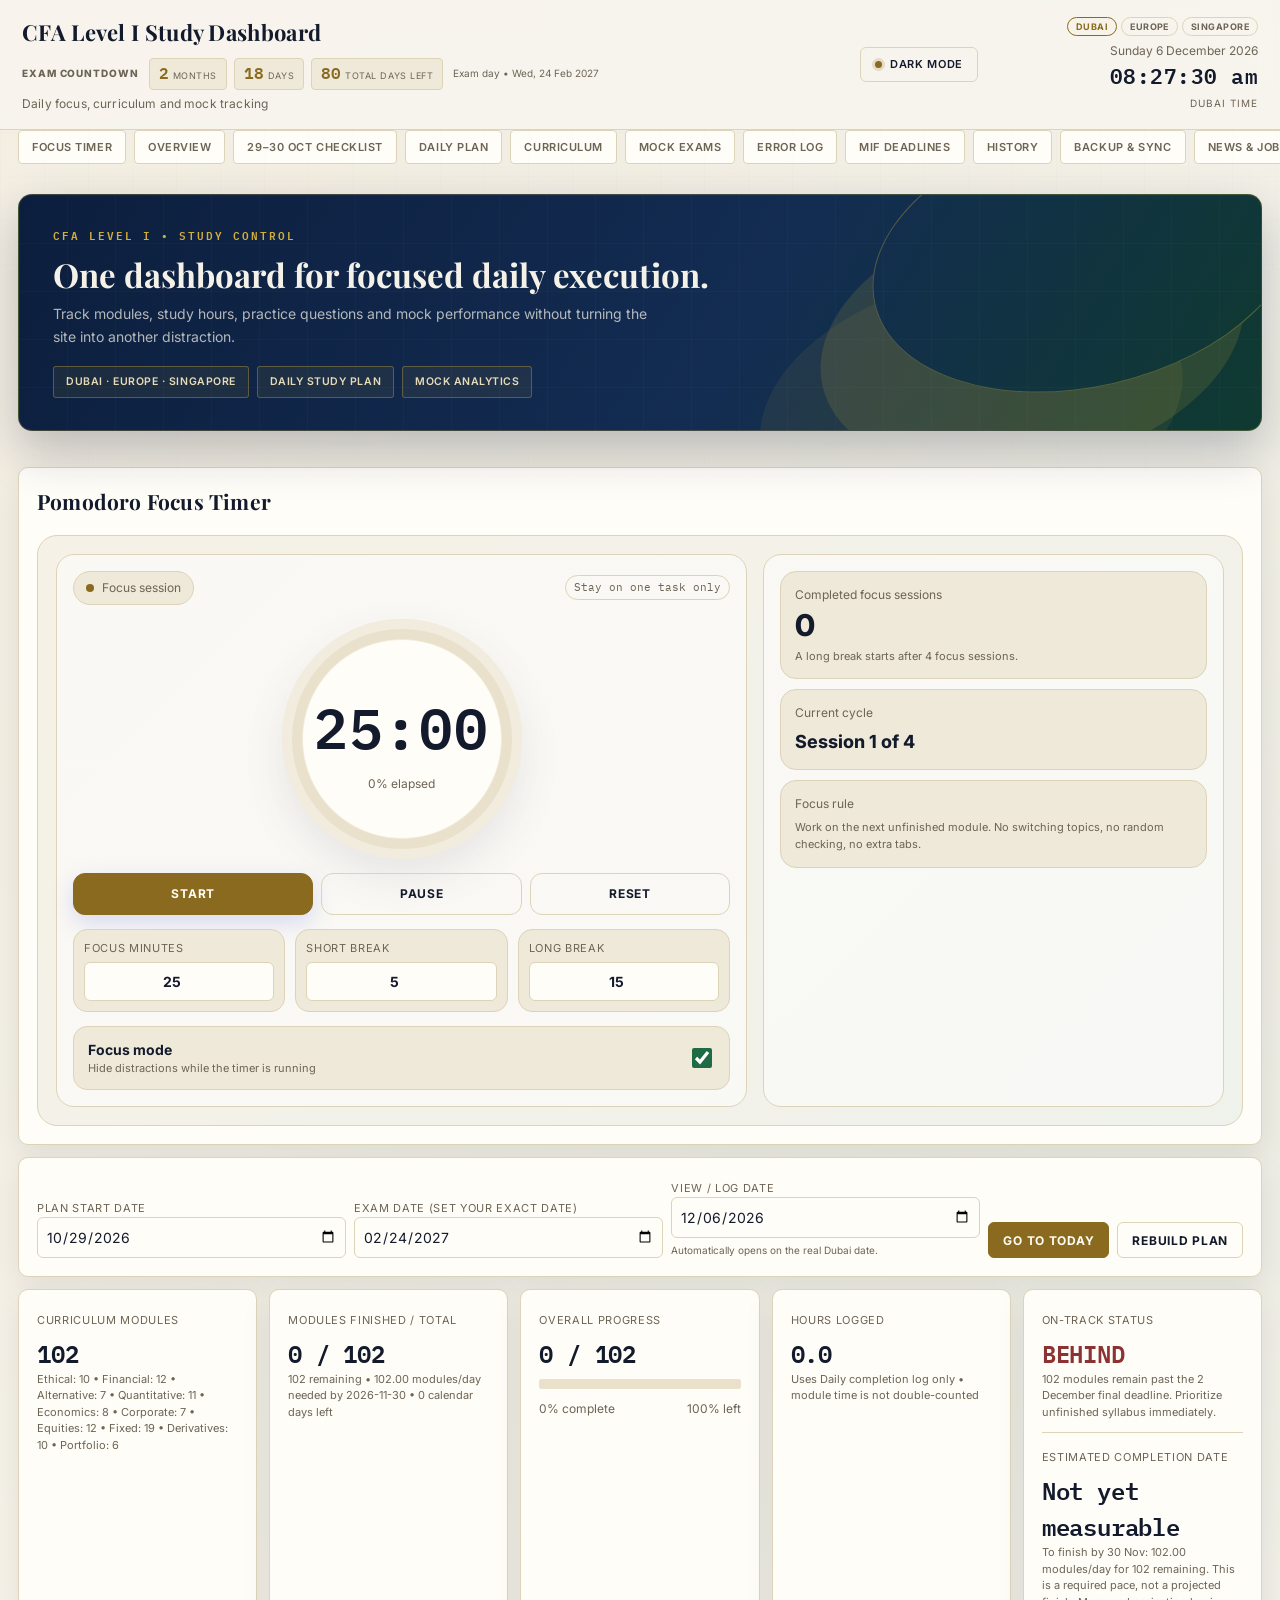
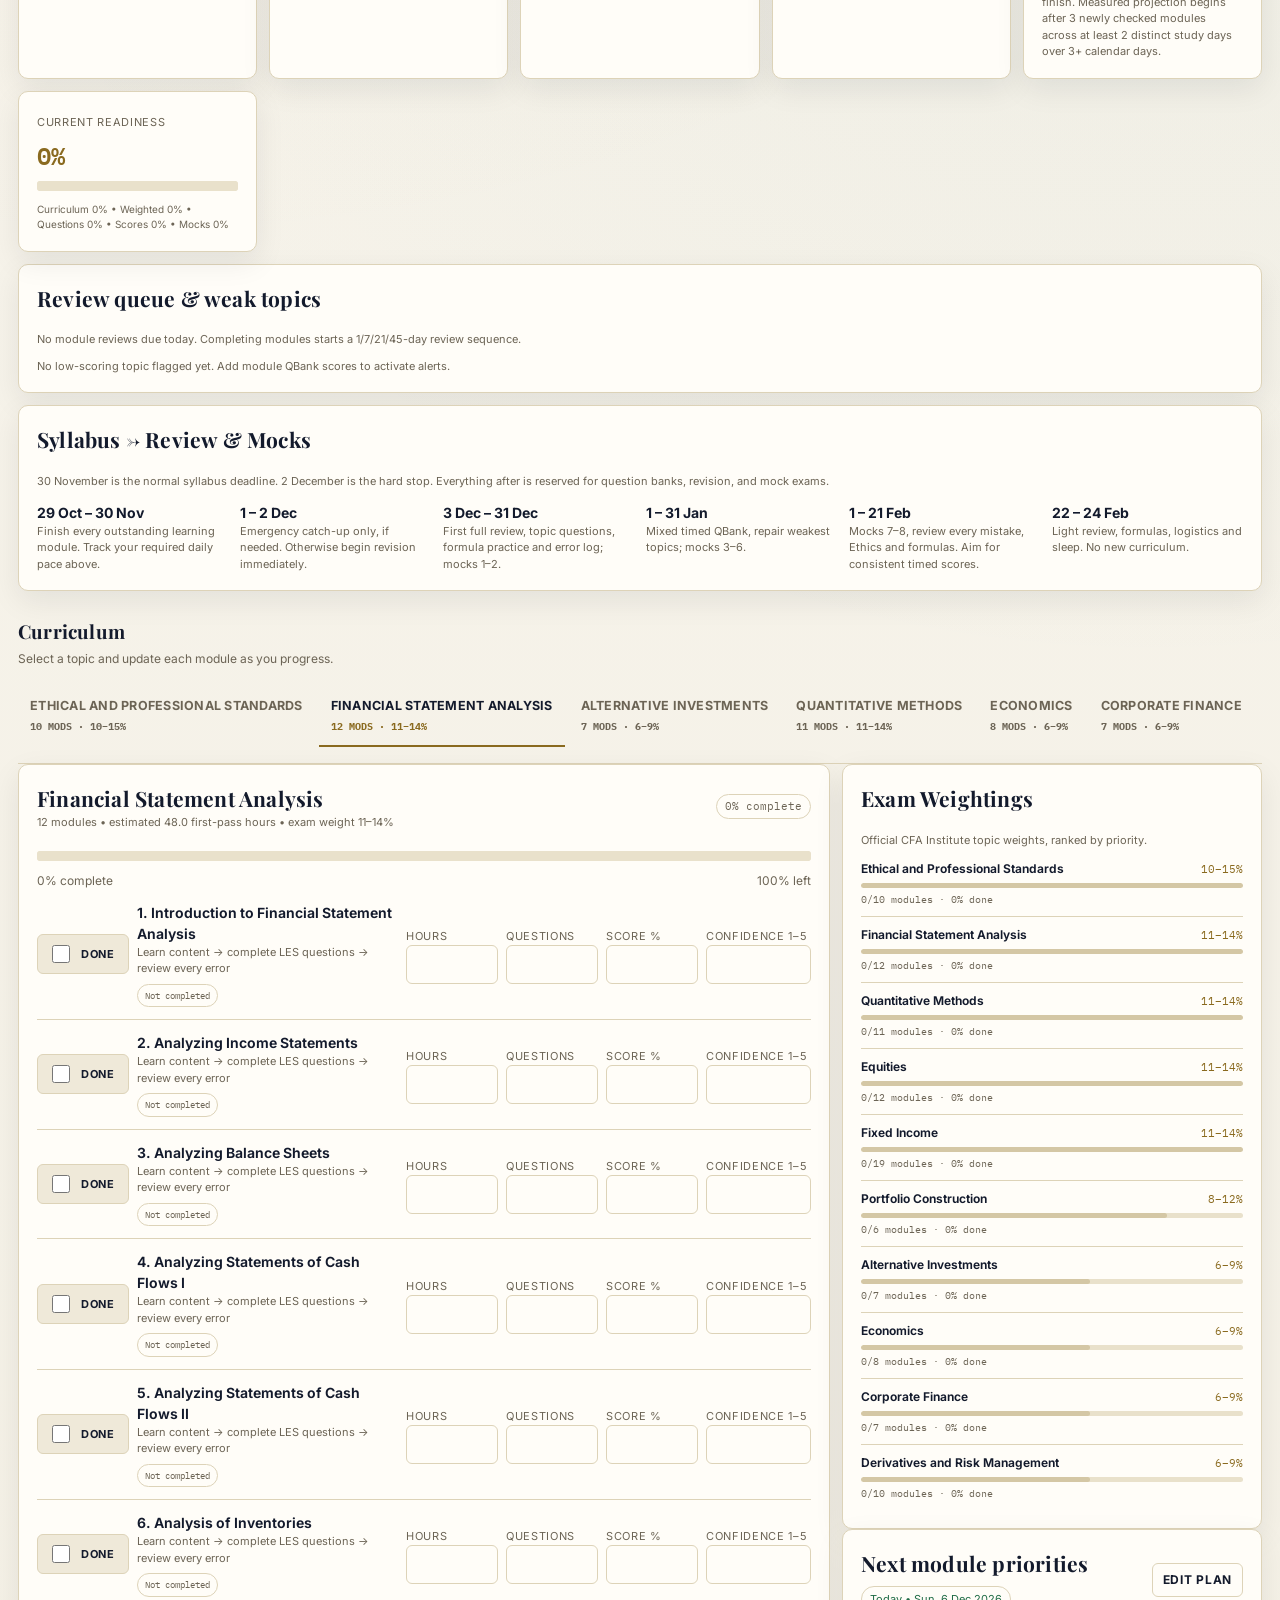
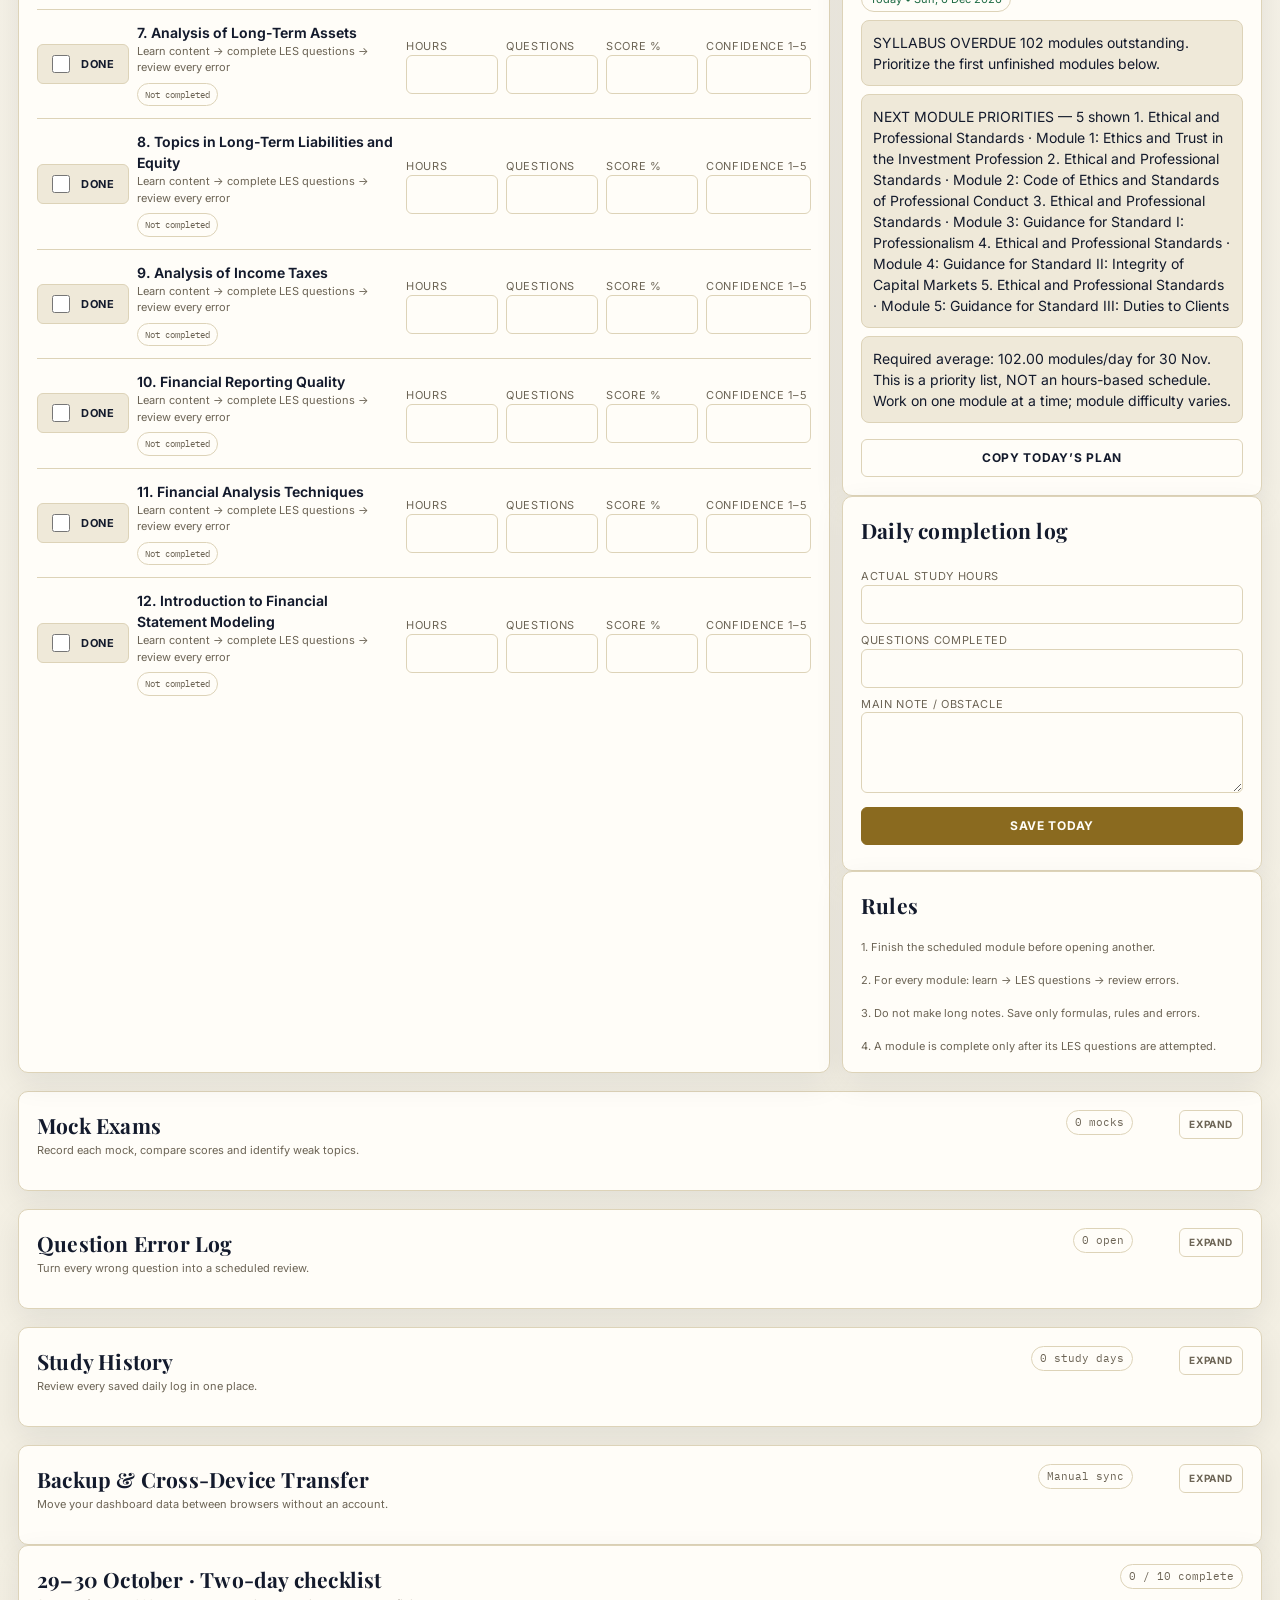
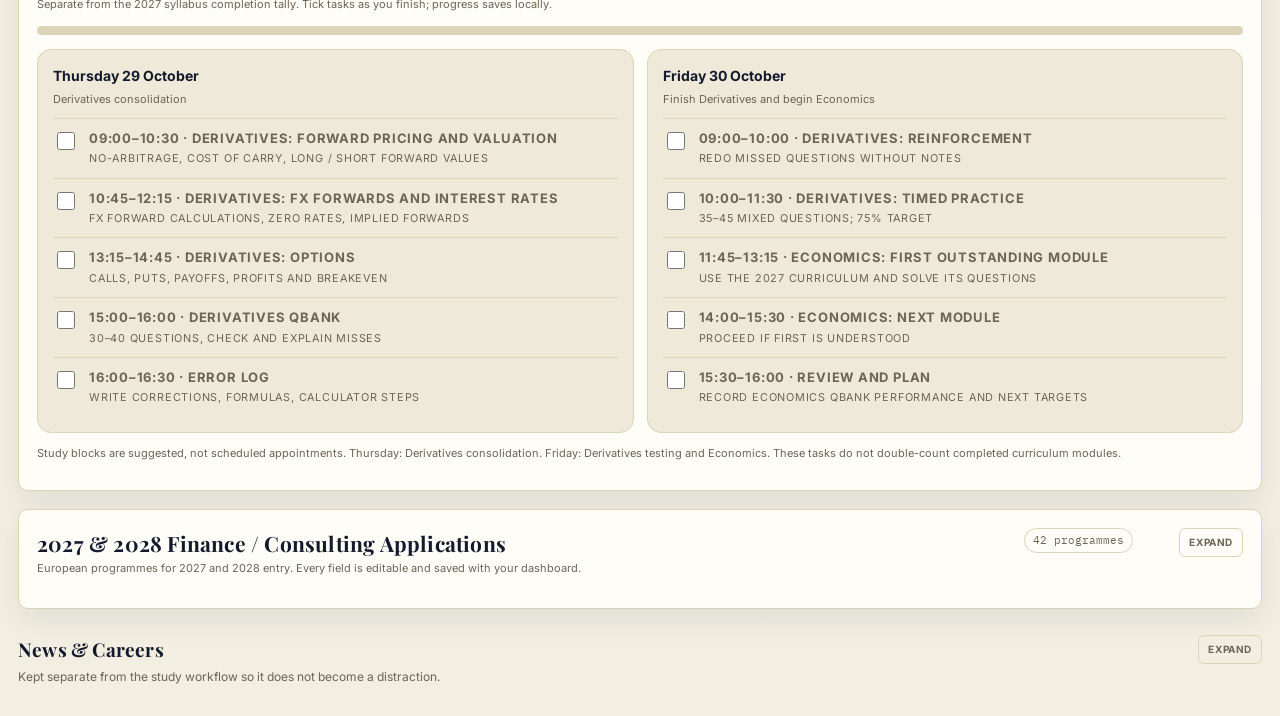
==== commit 7cd2d715: "Add files via upload" ====
--- a/index.html
+++ b/index.html
@@ -287,6 +287,18 @@
 @media(max-width:1000px){.schedule-grid{grid-template-columns:repeat(3,1fr)}.weak-list{grid-template-columns:1fr}.error-form{grid-template-columns:1fr 1fr}.error-summary{grid-template-columns:1fr 1fr}}
 @media(max-width:650px){.schedule-grid,.error-form,.error-summary{grid-template-columns:1fr}.error-wide{grid-column:auto}.module{grid-template-columns:1fr 1fr}.review-row{grid-column:1/-1}}
 
+
+/* Separate two-day execution checklist */
+.sprint-grid{display:grid;grid-template-columns:repeat(2,minmax(0,1fr));gap:13px;margin-top:14px}
+.sprint-day{background:var(--card2);border:1px solid var(--line);border-radius:14px;padding:15px}
+.sprint-task{display:flex;gap:11px;align-items:flex-start;padding:10px 0;border-top:1px solid var(--line)}
+.sprint-task input{width:18px;height:18px;flex-shrink:0;margin-top:3px;accent-color:var(--accent)}
+.sprint-task label{cursor:pointer;flex:1;font-size:13px;line-height:1.5}
+.sprint-task small{display:block;color:var(--muted);margin:3px 0 0}
+.sprint-task.completed label{text-decoration:line-through;opacity:.65}
+.sprint-track{height:9px;border-radius:30px;background:var(--line);overflow:hidden;margin-top:9px}
+.sprint-track div{height:100%;background:var(--accent);transition:width .2s}
+@media(max-width:740px){.sprint-grid{grid-template-columns:1fr}}
 </style></head>
 <body>
 <header><div class="header-row"><div class="header-title-area">
@@ -313,7 +325,7 @@
 <nav class="top-nav" aria-label="Dashboard sections">
   <a href="#focus">Focus timer</a>
   <a href="#overview">Overview</a>
-  <a href="#plan">Daily plan</a>
+  <a href="#sprintChecklist">29–30 Oct checklist</a><a href="#plan">Daily plan</a>
   <a href="#curriculum">Curriculum</a>
   <a href="#mockExams">Mock exams</a><a href="#errorLog">Error log</a><a href="#mifApplications">MiF deadlines</a><a href="#history">History</a><a href="#sync">Backup & sync</a><a href="#resources">News & jobs</a>
 </nav>
@@ -391,37 +403,39 @@
 
           <div class="stat-card">
             <div class="stat-label">Focus rule</div>
-            <div class="tiny focus-rule">Work only on the module shown in Today’s exact plan. No switching topics, no random checking, no extra tabs.</div>
+            <div class="tiny focus-rule">Work on the next unfinished module. No switching topics, no random checking, no extra tabs.</div>
           </div>
         </div>
       </div>
     </div>
   </div>
 </div><div class="toolbar card" id="overview">
-<div><label>Plan start date</label><input id="startDate" type="date" value="2026-07-21"/></div>
-<div><label>Exam date (set your exact date)</label><input id="examDate" type="date" value="2026-11-18"/></div>
+<div><label>Plan start date</label><input id="startDate" type="date" value="2026-10-29"/></div>
+<div><label>Exam date (set your exact date)</label><input id="examDate" type="date" value="2027-02-24"/></div>
 <div><label>View / log date</label><input id="today" type="date"/><div class="auto-note">Automatically opens on the real Dubai date.</div></div>
 <div class="toolbar-actions"><button onclick="jumpToToday()">Go to today</button><button class="secondary" onclick="rebuildPlan()">Rebuild plan</button></div>
 </div>
-<div class="card schedule-settings">
-  <div class="mock-header"><div><h2 style="margin:0">Study Schedule Settings</h2><div class="tiny">Controls the automatic plan and the on-track calculation.</div></div><span class="pill">Editable</span></div>
-  <div class="schedule-grid">
-    <div><label>Curriculum complete by</label><input id="curriculumDeadline" type="date" value="2026-09-30"/></div>
-    <div><label>July hours / study day</label><input id="julyHours" type="number" min="0" max="12" step=".25" value="5"/></div>
-    <div><label>Weekday hours</label><input id="weekdayHours" type="number" min="0" max="12" step=".25" value="4"/></div>
-    <div><label>Weekend hours</label><input id="weekendHours" type="number" min="0" max="12" step=".25" value="4"/></div>
-    <div><label>Weekly rest day</label><select id="restDay"><option value="none">No fixed rest day</option><option value="0">Sunday</option><option value="1">Monday</option><option value="2">Tuesday</option><option value="3">Wednesday</option><option value="4">Thursday</option><option value="5">Friday</option><option value="6">Saturday</option></select></div>
-    <div><label>Question target</label><input id="questionTarget" type="number" min="500" max="10000" step="100" value="3000"/></div>
-  </div>
-</div>
 <div class="grid" style="margin-top:12px">
 <div class="card"><label>Curriculum modules</label><div class="metric" id="totalModules">—</div><div class="tiny" id="moduleBreakdown"></div></div>
+<div class="card"><label>Modules finished / total</label><div class="metric" id="moduleXofY">0 / 102</div><div class="tiny" id="moduleRemainingText">Modules left and daily target</div></div>
 <div class="card"><label>Overall progress</label><div class="metric" id="completed">—</div><progress id="overallProgress" max="100" value="0"></progress><div class="progressrow"><span class="lefttext" id="overallDonePct">0% complete</span><span class="lefttext" id="overallLeftPct">100% left</span></div></div>
 <div class="card"><label>Hours logged</label><div class="metric" id="hoursLogged">0</div><div class="tiny">Uses Daily completion log only • module time is not double-counted</div></div>
-<div class="card"><label>On-track status</label><div class="metric" id="trackStatus">—</div><div class="tiny" id="trackDetail"></div></div>
+<div class="card"><label>On-track status</label><div class="metric" id="trackStatus">—</div><div class="tiny" id="trackDetail"></div><div style="border-top:1px solid var(--line);margin-top:12px;padding-top:12px"><label>Estimated completion date</label><div class="metric" id="projectedFinish">—</div><div class="tiny" id="projectedFinishDetail">Required daily pace appears until enough real module-completion history exists.</div></div></div>
 <div class="card"><label>Current readiness</label><div class="metric readiness-score" id="readinessScore">0%</div><progress id="readinessProgress" max="100" value="0"></progress><div class="readiness-breakdown" id="readinessBreakdown">Complete modules and questions to build readiness.</div></div>
-<div class="card"><label>Projected curriculum finish</label><div class="metric" id="projectedFinish">—</div><div class="tiny" id="projectedFinishDetail">Based on remaining modules and your schedule settings.</div></div>
+
 </div>
+<section class="card" id="studyIntelligence" style="margin-top:12px"><h2 style="margin-top:0">Review queue & weak topics</h2><div class="tiny" id="reviewQueueSummary" style="margin-bottom:10px">Loading reviews…</div><div class="tiny" id="weakTopicAlerts">Loading QBank alerts…</div></section>
+<section class="card" id="revisionRoadmap" style="margin-top:12px">
+<h2 style="margin-top:0">Syllabus → Review & Mocks</h2>
+<div class="tiny" style="margin-bottom:12px">30 November is the normal syllabus deadline. 2 December is the hard stop. Everything after is reserved for question banks, revision, and mock exams.</div>
+<div class="grid" style="grid-template-columns:repeat(auto-fit,minmax(185px,1fr))">
+<div><strong>29 Oct – 30 Nov</strong><div class="tiny">Finish every outstanding learning module. Track your required daily pace above.</div></div>
+<div><strong>1 – 2 Dec</strong><div class="tiny">Emergency catch-up only, if needed. Otherwise begin revision immediately.</div></div>
+<div><strong>3 Dec – 31 Dec</strong><div class="tiny">First full review, topic questions, formula practice and error log; mocks 1–2.</div></div>
+<div><strong>1 – 31 Jan</strong><div class="tiny">Mixed timed QBank, repair weakest topics; mocks 3–6.</div></div>
+<div><strong>1 – 21 Feb</strong><div class="tiny">Mocks 7–8, review every mistake, Ethics and formulas. Aim for consistent timed scores.</div></div>
+<div><strong>22 – 24 Feb</strong><div class="tiny">Light review, formulas, logistics and sleep. No new curriculum.</div></div>
+</div></section>
 <section id="curriculum"><div class="section-heading"><div><h2>Curriculum</h2><p>Select a topic and update each module as you progress.</p></div></div><div class="tabs" id="tabs"></div>
 <div class="two">
 <section class="card">
@@ -438,7 +452,7 @@
 
 <div class="card" id="plan">
 <div class="plan-topline">
-<div><h2 style="margin:0">Daily exact plan</h2><div class="today-badge" id="selectedDateLabel">Live date</div></div>
+<div><h2 style="margin:0">Next module priorities</h2><div class="today-badge" id="selectedDateLabel">Live date</div></div>
 <div class="plan-actions">
 <button class="secondary" id="editPlanBtn" onclick="beginPlanEdit()">Edit plan</button>
 <button hidden="" id="savePlanBtn" onclick="savePlanEdit()">Save edits</button>
@@ -583,28 +597,35 @@
 </section>
 
 
+
+<section class="card focus-hide" id="sprintChecklist" style="margin-bottom:14px">
+ <div class="mock-header"><div><h2 style="margin:0">29–30 October · Two-day checklist</h2><div class="tiny">Separate from the 2027 syllabus completion tally. Tick tasks as you finish; progress saves locally.</div></div><span class="pill" id="sprintCount">0 / 10 complete</span></div>
+ <div class="sprint-track"><div id="sprintBar" style="width:0%"></div></div>
+ <div class="sprint-grid" id="sprintTaskGrid"></div>
+ <p class="tiny" style="margin-top:12px">Study blocks are suggested, not scheduled appointments. Thursday: Derivatives consolidation. Friday: Derivatives testing and Economics. These tasks do not double-count completed curriculum modules.</p>
+</section>
 <section class="card applications-section focus-hide" id="mifApplications">
   <div class="mock-header">
     <div>
-      <h2 style="margin:0">2027 MiF Application Deadlines</h2>
-      <div class="tiny">Your target European finance programmes. Every field is editable and stored with the rest of the dashboard.</div>
+      <h2 style="margin:0">2027 & 2028 Finance / Consulting Applications</h2>
+      <div class="tiny">European programmes for 2027 and 2028 entry. Every field is editable and saved with your dashboard.</div>
     </div>
     <span class="pill" id="applicationCountPill">9 programmes</span>
   </div>
 
   <div class="application-summary">
     <div class="application-stat"><label>Total programmes</label><div class="metric" id="applicationTotal">0</div></div>
-    <div class="application-stat"><label>Confirmed upcoming dates</label><div class="metric" id="applicationConfirmed">0</div></div>
+    <div class="application-stat"><label>Upcoming dates entered</label><div class="metric" id="applicationConfirmed">0</div></div>
     <div class="application-stat"><label>Submitted</label><div class="metric" id="applicationSubmitted">0</div></div>
     <div class="application-stat"><label>Offers</label><div class="metric" id="applicationOffers">0</div></div>
   </div>
 
   <div class="application-note">
-    Official dates were checked on 22 July 2026. Only published dates are pre-filled. “TBC” means the school has not yet published its 2027 deadline. HEC’s listed date is a pre-registration deadline, not the final application deadline.
-  </div>
-
-  <div class="application-toolbar">
-    <div class="tiny">Use the date column for the school deadline or your own earlier target date.</div>
+    Reference dates compiled 29 October 2026; not live-verified automatically. Bocconi international and HEC April 2027 dates cross-checked on official pages. Other 2027 dates require rechecking. 2028 dates are intentionally blank pending publication. Rolling admissions have no fixed deadline. Programme eligibility and scholarships may have separate rules.
+  </div>
+
+  <div class="application-toolbar"><label>Entry year <select id="entryYearFilter" onchange="renderApplications()"><option value="all">All</option><option value="2027">2027</option><option value="2028">2028</option></select></label>
+    <div class="tiny">Official deadlines and personal targets are separate. Dates are not automatically verified; always check the official admissions page.</div>
     <button onclick="addApplication()">Add programme</button>
   </div>
 
@@ -664,21 +685,92 @@
 
 </div>
 <script>
-const TOPICS={"Ethical and Professional Standards": ["Ethics and Trust in the Investment Profession", "Code of Ethics and Standards of Professional Conduct", "Guidance for Standards I–VII", "Introduction to the Global Investment Performance Standards (GIPS)", "Ethics Application"], "Quantitative Methods": ["Rates and Returns", "Time Value of Money in Finance", "Statistical Measures of Asset Returns", "Probability Trees and Conditional Expectations", "Portfolio Mathematics", "Simulation Methods", "Estimation and Inference", "Hypothesis Testing", "Parametric and Non-Parametric Tests of Independence", "Simple Linear Regression", "Introduction to Big Data Techniques"], "Economics": ["The Firm and Market Structures", "Understanding Business Cycles", "Fiscal Policy", "Monetary Policy", "Introduction to Geopolitics", "International Trade", "Capital Flows and the FX Market", "Exchange Rate Calculations"], "Corporate Issuers": ["Organizational Forms, Corporate Issuer Features, and Ownership", "Investors and Other Stakeholders", "Corporate Governance: Conflicts, Mechanisms, Risks, and Benefits", "Working Capital and Liquidity", "Capital Investments and Capital Allocation", "Capital Structure", "Business Models"], "Financial Statement Analysis": ["Introduction to Financial Statement Analysis", "Analyzing Income Statements", "Analyzing Balance Sheets", "Analyzing Statements of Cash Flows I", "Analyzing Statements of Cash Flows II", "Analysis of Inventories", "Analysis of Long-Term Assets", "Topics in Long-Term Liabilities and Equity", "Analysis of Income Taxes", "Financial Reporting Quality", "Financial Analysis Techniques", "Introduction to Financial Statement Modeling"], "Equity Investments": ["Market Organization and Structure", "Security Market Indexes", "Market Efficiency", "Overview of Equity Securities", "Company Analysis: Past and Present", "Industry and Competitive Analysis", "Company Analysis: Forecasting", "Equity Valuation: Concepts and Basic Tools"], "Fixed Income": ["Fixed-Income Instrument Features", "Fixed-Income Cash Flows and Types", "Fixed-Income Issuance and Trading", "Fixed-Income Markets for Corporate Issuers", "Fixed-Income Markets for Government Issuers", "Fixed-Income Bond Valuation: Prices and Yields", "Yield and Yield Spread Measures for Fixed-Rate Bonds", "Yield and Yield Spread Measures for Floating-Rate Instruments", "The Term Structure of Interest Rates: Spot, Par, and Forward Curves", "Interest Rate Risk and Return", "Yield-Based Bond Duration Measures and Properties", "Yield-Based Bond Convexity and Portfolio Properties", "Curve-Based and Empirical Fixed-Income Risk Measures", "Credit Risk", "Credit Analysis for Government Issuers", "Credit Analysis for Corporate Issuers", "Fixed-Income Securitization", "Asset-Backed Security (ABS) Instrument and Market Features", "Mortgage-Backed Security (MBS) Instrument and Market Features"], "Derivatives": ["Derivative Instrument and Derivative Market Features", "Forward Commitment and Contingent Claim Features and Instruments", "Derivative Benefits, Risks, and Issuer and Investor Uses", "Arbitrage, Replication, and the Cost of Carry in Pricing Derivatives", "Pricing and Valuation of Forward Contracts and for an Underlying with Varying Maturities", "Pricing and Valuation of Futures Contracts", "Pricing and Valuation of Interest Rates and Other Swaps", "Pricing and Valuation of Options", "Option Replication Using Put–Call Parity", "Valuing a Derivative Using a One-Period Binomial Model"], "Alternative Investments": ["Alternative Investment Features, Methods, and Structures", "Alternative Investment Performance and Returns", "Investments in Private Capital: Equity and Debt", "Real Estate and Infrastructure", "Natural Resources", "Hedge Funds", "Introduction to Digital Assets"], "Portfolio Management": ["Portfolio Risk and Return: Part I", "Portfolio Risk and Return: Part II", "Portfolio Management: An Overview", "Basics of Portfolio Planning and Construction", "The Behavioral Biases of Individuals", "Introduction to Risk Management"]};
-const ORDER=["Ethical and Professional Standards","Financial Statement Analysis","Alternative Investments","Quantitative Methods","Economics","Corporate Issuers","Equity Investments","Fixed Income","Derivatives","Portfolio Management"];
-const EST={"Ethical and Professional Standards":3,"Financial Statement Analysis":4,"Alternative Investments":3,"Quantitative Methods":4,"Economics":3.5,"Corporate Issuers":3,"Equity Investments":3.5,"Fixed Income":4,"Derivatives":3.5,"Portfolio Management":3.5};
-// Official CFA Institute Level I topic weight ranges, 2026 curriculum (unchanged from 2025).
-const WEIGHTS={"Ethical and Professional Standards":[15,20],"Financial Statement Analysis":[11,14],"Equity Investments":[11,14],"Fixed Income":[11,14],"Portfolio Management":[8,12],"Alternative Investments":[7,10],"Quantitative Methods":[6,9],"Economics":[6,9],"Corporate Issuers":[6,9],"Derivatives":[5,8]};
+const TOPICS={"Ethical and Professional Standards": ["Ethics and Trust in the Investment Profession", "Code of Ethics and Standards of Professional Conduct", "Guidance for Standard I: Professionalism", "Guidance for Standard II: Integrity of Capital Markets", "Guidance for Standard III: Duties to Clients", "Guidance for Standard IV: Duties to Employers", "Guidance for Standard V: Investment Analysis, Recommendations, and Actions", "Guidance for Standard VI: Conflicts of Interest", "Guidance for Standard VII: Responsibilities as a CFA Institute Member or CFA Candidate", "Application of the Code and Standards: Level I"], "Quantitative Methods": ["Returns of Financial Assets and Instruments", "Types of Financial Returns", "Benchmarking Returns", "The Time Value of Money in Finance", "Statistical Characteristics of Asset Returns", "Statistical Distributions for Financial Asset Prices and Returns", "Estimation and Hypothesis Testing", "The Return and Risk of a Financial Portfolio", "Simulation of Financial Asset Prices and Returns", "Applications of Simple Linear Regression in Finance", "Introduction to Financial Data Science"], "Economics": ["The Firm and Market Structures", "Understanding Business Cycles", "Fiscal Policy", "Monetary Policy", "Introduction to Geopolitics", "International Trade", "Capital Flows and the FX Market", "Exchange Rate Calculations"], "Financial Statement Analysis": ["Introduction to Financial Statement Analysis", "Analyzing Income Statements", "Analyzing Balance Sheets", "Analyzing Statements of Cash Flows I", "Analyzing Statements of Cash Flows II", "Analysis of Inventories", "Analysis of Long-Term Assets", "Topics in Long-Term Liabilities and Equity", "Analysis of Income Taxes", "Financial Reporting Quality", "Financial Analysis Techniques", "Introduction to Financial Statement Modeling"], "Fixed Income": ["Fixed-Income Instrument Features", "Fixed-Income Cash Flows and Types", "Fixed-Income Issuance and Trading", "Fixed-Income Markets for Corporate Issuers", "Fixed-Income Markets for Government Issuers", "Fixed-Income Bond Valuation: Prices and Yields", "Yield and Yield Spread Measures for Fixed-Rate Bonds", "Yield and Yield Spread Measures for Floating-Rate Instruments", "The Term Structure of Interest Rates: Spot, Par, and Forward Curves", "Interest Rate Risk and Return", "Yield-Based Bond Duration Measures and Properties", "Yield-Based Bond Convexity and Portfolio Properties", "Curve-Based and Empirical Fixed-Income Risk Measures", "Credit Risk", "Credit Analysis for Government Issuers", "Credit Analysis for Corporate Issuers", "Fixed-Income Securitization", "Asset-Backed Security (ABS) Instrument and Market Features", "Mortgage-Backed Security (MBS) Instrument and Market Features"], "Alternative Investments": ["Alternative Investment Features, Methods, and Structures", "Alternative Investment Performance and Returns", "Investments in Private Capital: Equity and Debt", "Real Estate and Infrastructure", "Natural Resources", "Hedge Funds", "Introduction to Digital Assets"], "Equities": ["Equity Instrument Features", "Equity Jurisdictions, Classes, and the Voting Process", "Equity Issuance and Trading", "Sources of Equity Returns", "Introduction to Equity Valuation", "Discounted Cash Flow (DCF) and Growth Models", "Relative Value Equity Valuation Approaches", "Financial Statement Forecasting in Equity Valuation", "Industry and Competitive Analysis", "Company Analysis: Past, Present, and Future", "Equity Analyst Research Reports", "The Capital Asset Pricing Model, Market Model, and Other Factor-Based Equity Models"], "Corporate Finance": ["Organizational Forms, Corporate Issuer Features, and Ownership", "Investors and Other Stakeholders", "Corporate Governance: Conflicts, Mechanisms, Risks, and Benefits", "Working Capital and Liquidity", "Capital Investments and Capital Allocation", "Capital Structure", "Business Models"], "Derivatives and Risk Management": ["Derivative Instrument and Derivative Market Features", "Forward Commitment and Contingent Claim Features and Instruments", "Derivative Benefits, Risks, and Issuer and Investor Uses", "Arbitrage, Replication, and the Cost of Carry in Pricing Derivatives", "Pricing and Valuation of Forward Contracts and for an Underlying with Varying Maturities", "Pricing and Valuation of Futures Contracts", "Pricing and Valuation of Interest Rates and Other Swaps", "Pricing and Valuation of Options", "Option Replication Using Put–Call Parity", "Valuing a Derivative Using a One-Period Binomial Model"], "Portfolio Construction": ["Portfolio Risk and Return: Part I", "Portfolio Risk and Return: Part II", "Portfolio Management: An Overview", "Basics of Portfolio Planning and Construction", "The Behavioral Biases of Individuals", "Introduction to Risk Management"]};
+const ORDER=["Ethical and Professional Standards","Financial Statement Analysis","Alternative Investments","Quantitative Methods","Economics","Corporate Finance","Equities","Fixed Income","Derivatives and Risk Management","Portfolio Construction"];
+const EST={"Ethical and Professional Standards":3,"Financial Statement Analysis":4,"Alternative Investments":3,"Quantitative Methods":4,"Economics":3.5,"Corporate Finance":3,"Equities":3.5,"Fixed Income":4,"Derivatives and Risk Management":3.5,"Portfolio Construction":3.5};
+// Official CFA Institute Level I topic weight ranges, 2027 curriculum.
+const WEIGHTS={"Ethical and Professional Standards":[10,15],"Financial Statement Analysis":[11,14],"Equities":[11,14],"Fixed Income":[11,14],"Portfolio Construction":[8,12],"Alternative Investments":[6,9],"Quantitative Methods":[11,14],"Economics":[6,9],"Corporate Finance":[6,9],"Derivatives and Risk Management":[6,9]};
 function weightRange(t){const w=WEIGHTS[t];return w?w[0]+"–"+w[1]+"%":"—"}
 function weightMid(t){const w=WEIGHTS[t];return w?(w[0]+w[1])/2:0}
 let state=JSON.parse(localStorage.getItem("cfaSpecificV2")||"{}");
+// 2027 syllabus migration: preserve only old entries that map to identical curriculum modules.
+if(!state.syllabus2027Migrated){
+ const oldModules=state.modules||{}, mapped={};
+ const rename={'Corporate Issuers':'Corporate Finance','Equity Investments':'Equities','Derivatives':'Derivatives and Risk Management','Portfolio Management':'Portfolio Construction'};
+ const safeTopics=['Economics','Corporate Issuers','Financial Statement Analysis','Fixed Income','Derivatives','Alternative Investments','Portfolio Management'];
+ safeTopics.forEach(oldName=>{const dest=rename[oldName]||oldName; TOPICS[dest].forEach((name,i)=>{const record=oldModules[oldName+"::"+i];if(record)mapped[dest+"::"+i]=record;});});
+ // The first two Ethics modules are unchanged; old aggregate Standards/GIPS are not equivalent to the new modules.
+ [0,1].forEach(i=>{const r=oldModules["Ethical and Professional Standards::"+i];if(r)mapped["Ethical and Professional Standards::"+i]=r;});
+ state.modules=mapped; state.syllabus2027Migrated=true;
+ state.active=rename[state.active]||state.active;
+ localStorage.setItem("cfaSpecificV2",JSON.stringify(state));
+}
 state.modules=state.modules||{}; state.daily=state.daily||{}; state.customPlans=state.customPlans||{}; state.mocks=Array.isArray(state.mocks)?state.mocks:[]; state.active=state.active||"Financial Statement Analysis";
-state.settings=Object.assign({curriculumDeadline:"2026-09-30",julyHours:5,weekdayHours:4,weekendHours:4,restDay:"none",questionTarget:3000},state.settings||{});
+state.settings=Object.assign({curriculumDeadline:"2026-11-30",julyHours:5,weekdayHours:6,weekendHours:6,restDay:"none",questionTarget:3000},state.settings||{});
+// Upgrade the calendar only. Keep module checks, scores, questions, mocks and study logs.
+if(!state.feb2027Migration){state.feb2027Migration=true;state.settings.curriculumDeadline="2026-11-30";state.settings.weekdayHours=6;state.settings.weekendHours=6;state.startDate="2026-10-29";state.examDate="2027-02-24";state.paceBaseline={date:"2026-10-29",done:Object.entries(state.modules).filter(([k,v])=>v&&v.done).length};localStorage.setItem("cfaSpecificV2",JSON.stringify(state));}
+state.examDate="2027-02-24";
 state.errors=Array.isArray(state.errors)?state.errors:[];
+state.moduleCompletionHistory=state.moduleCompletionHistory||{};
 state.sectionOpen=state.sectionOpen||{};
 
-const DEFAULT_MIF_APPLICATIONS=[{"id": "hec-mif", "school": "HEC Paris", "program": "Master in International Finance", "priority": "High", "round": "2027 pre-registration", "deadline": "2026-08-24", "status": "Waiting for opening", "notes": "Pre-register by 24 Aug 2026. Final 2027 application rounds not published yet.", "url": "https://www.hec.edu/en/master-s-programs/master-international-finance"}, {"id": "bocconi-fin", "school": "Bocconi", "program": "MSc Finance", "priority": "High", "round": "International Round 1", "deadline": "2026-10-29", "status": "Preparing", "notes": "Round 1 application window: 1–29 Oct 2026.", "url": "https://www.unibocconi.it/en/applying-bocconi/master-science-and-ma-programs/application-and-admissions/admissions"}, {"id": "lse-fin", "school": "LSE", "program": "MSc Finance", "priority": "High", "round": "Rolling — 2027 dates TBC", "deadline": "", "status": "Waiting for opening", "notes": "No fixed 2027 date published yet. Apply early once applications open.", "url": "https://www.lse.ac.uk/study-at-lse/graduate/msc-finance-full-time"}, {"id": "lbs-mfa", "school": "London Business School", "program": "Masters in Financial Analysis", "priority": "High", "round": "2027 rounds TBC", "deadline": "", "status": "Waiting for opening", "notes": "Relevant pre-experience finance programme; 2027 round dates not yet published.", "url": "https://www.london.edu/masters-degrees/masters-in-financial-analysis/apply"}, {"id": "imperial-fin", "school": "Imperial College London", "program": "MSc Finance", "priority": "High", "round": "2027 rounds TBC", "deadline": "", "status": "Waiting for opening", "notes": "2027 dates are not yet published on the official admissions page.", "url": "https://www.imperial.ac.uk/business-school/masters/finance/admissions/"}, {"id": "escp-fin", "school": "ESCP Business School", "program": "MSc Finance", "priority": "High", "round": "2027 calendar TBC", "deadline": "", "status": "Waiting for opening", "notes": "Monitor the official admissions calendar; apply in an early round.", "url": "https://escp.eu/programmes/specialised-masters-MSc/MSc-finance"}, {"id": "esade-fin", "school": "ESADE", "program": "MSc Finance", "priority": "Medium", "round": "2027 deadlines TBC", "deadline": "", "status": "Waiting for opening", "notes": "2027 deadline calendar has not yet been published.", "url": "https://www.esade.edu/master-of-science/en/admissions"}, {"id": "edhec-fin", "school": "EDHEC", "program": "MSc Finance / Financial Markets", "priority": "Medium", "round": "2027 deadlines TBC", "deadline": "", "status": "Waiting for opening", "notes": "2027 application rounds are not yet published.", "url": "https://www.edhec.edu/en/programmes/masters-degree/msc-finance"}, {"id": "ie-fin", "school": "IE Business School", "program": "Master in Finance", "priority": "High", "round": "Rolling admissions", "deadline": "", "status": "Researching", "notes": "No fixed deadline. Set an earlier personal target because places are limited.", "url": "https://www.ie.edu/business-school/programs/masters/master-in-finance/admissions-fees/"}];
+const DEFAULT_MIF_APPLICATIONS=[{"id":"hec-mif","school":"HEC Paris","program":"Master in International Finance","priority":"High","round":"2027 entry · Round 4 (final)","deadline":"2027-04-28","status":"Researching","notes":"Official HEC MSc International Finance final round deadline 28 April 2027 at noon CEST. Round 3 closed 17 Feb; recommend GMAT/GRE and references ready in advance.","url":"https://www.hec.edu/en/masters-programs/msc-international-finance/admissions","lastVerified":"2026-10-29"},{"id":"bocconi-fin","school":"Bocconi","program":"MSc Finance","priority":"High","round":"2027 entry · international Round 3","deadline":"2027-03-11","status":"Researching","notes":"Official international MSc admissions: Round 3 closes 11 March 2027 (15:00 Italy); Round 4 closes 29 April 2027. Finance Global Experience may have separate procedures. Earlier rounds Oct 29 and Jan 26. Slots and scholarships more available earlier.","url":"https://www.unibocconi.it/en/applying-bocconi/master-science-and-ma-programs/application-and-admissions/admissions","lastVerified":"2026-10-29"},{"id":"lse-fin","school":"LSE","program":"MSc Finance","priority":"High","round":"Rolling (2027/28 entry)","deadline":"","status":"Researching","notes":"2027/28 applications open. No fixed deadline; closes when places fill. Apply early.","url":"https://www.lse.ac.uk/study-at-lse/graduate/msc-finance-full-time","lastVerified":"2026-10-29"},{"id":"lbs-mfa","school":"London Business School","program":"Masters in Financial Analysis","priority":"High","round":"2027 rounds: verify live calendar","deadline":"","status":"Researching","notes":"Official admissions page lists staged rounds; specific next 2027 date could not be verified. Confirm eligibility: GMAT/GRE or completed CFA Level I before application.","url":"https://www.london.edu/masters-degrees/masters-in-financial-analysis/apply","lastVerified":"2026-10-29"},{"id":"imperial-fin","school":"Imperial College London","program":"MSc Finance","priority":"High","round":"2027 entry · March round","deadline":"2027-03-10","status":"Researching","notes":"2027 MSc Finance rounds noted as 10 March and 28 April 2027. Verify on programme-specific page before submitting.","url":"https://www.imperial.ac.uk/business-school/masters/finance/admissions/","lastVerified":"2026-10-29"},{"id":"escp-fin","school":"ESCP Business School","program":"MSc Finance","priority":"High","round":"2027 entry · March session","deadline":"2027-03-30","status":"Researching","notes":"MSc Finance sessions noted as 30 March and 2 June 2027; confirm campus-specific requirements and deadlines.","url":"https://escp.eu/programmes/specialised-masters-MSc/MSc-finance","lastVerified":"2026-10-29"},{"id":"esade-fin","school":"Esade","program":"MSc Finance","priority":"Medium","round":"Round 2 (2027 entry)","deadline":"2026-11-18","status":"Researching","notes":"Round 2: 18 Nov 2026. Next: 13 Jan and 17 Feb 2027. Earlier listed deadline is before your exam; verify whether later spring 2027 rounds exist.","url":"https://www.esade.edu/master-of-science/en/program/masters-in-finance/admissions","lastVerified":"2026-10-29"},{"id":"edhec-fin","school":"EDHEC","program":"MSc Finance / Financial Markets","priority":"Medium","round":"2027 entry · March round","deadline":"2027-03-09","status":"Researching","notes":"2027 admission rounds reported as 9 March, 20 April, 1 June; confirm target MSc programme and nationality track.","url":"https://www.edhec.edu/en/programmes/masters-degree/apply-online","lastVerified":"2026-10-29"},{"id":"ie-fin","school":"IE Business School","program":"Master in Finance","priority":"High","round":"Rolling admissions","deadline":"","status":"Researching","notes":"IE uses rolling admissions; no fixed deadline. Aim early; verify programme intake and test requirements.","url":"https://www.ie.edu/admissions/masters/admissions-process/","lastVerified":"2026-10-29"},{"id":"stgallen-mbf","school":"University of St. Gallen","program":"MSc Banking and Finance","priority":"High","round":"2027 entry · Round 4","deadline":"2027-03-31","status":"Researching","notes":"Official St Gallen MBF rounds: 28 Feb, 31 Mar and 30 Apr 2027; next AFTER Feb exam is 31 March. Round 5 is 30 April. GMAT/GRE and accounting knowledge required. Confirm eligibility.","url":"https://www.unisg.ch/en/studying/admission/admission-master/banking-and-finance/","lastVerified":"2026-10-29"},{"id":"rsm-fin","school":"Rotterdam School of Management","program":"MSc Finance & Investments","priority":"High","round":"2027 entry · deadline BEFORE CFA","deadline":"2026-10-31","status":"Researching","notes":"Reported closing 31 October 2026; not part of your post-February application plan. Verify whether any extended rounds open.","url":"https://www.rsm.nl/education/master/msc-programmes/msc-finance-investments/","lastVerified":"2026-10-29"},{"id":"sse-fin","school":"Stockholm School of Economics","program":"MSc Finance","priority":"High","round":"Early application, August 2027","deadline":"2026-11-15","status":"Researching","notes":"Early deadline 15 Nov 2026; final deadline 15 Jan 2027. Earlier listed deadline is before your exam; verify whether later spring 2027 rounds exist.","url":"https://www.hhs.se/education/master/finance/mfin-application/","lastVerified":"2026-10-29"},{"id":"essec-mif","school":"ESSEC Business School","program":"Master in Finance","priority":"High","round":"2027 entry · April round","deadline":"2027-04-26","status":"Researching","notes":"Reported 26 April 2027 round; recheck programme-specific ESSEC MSc Finance admissions calendar.","url":"https://www.essec.edu/en/program/master-in-finance/","lastVerified":"2026-10-29"},{"id":"oxford-mfe","school":"University of Oxford (Saïd)","program":"MSc Financial Economics","priority":"High","round":"2027 entry · March stage","deadline":"2027-03-03","status":"Researching","notes":"Reported March stage 3 March 2027; tight after 24 February CFA exam. Check scholarship status and full admission requirements.","url":"https://www.sbs.ox.ac.uk/programmes/degrees/msc-financial-economics","lastVerified":"2026-10-29"},{"id":"cambridge-mfin","school":"University of Cambridge (Judge)","program":"Master of Finance (post-experience)","priority":"Medium","round":"2027 entry · next round TBC","deadline":"","status":"Researching","notes":"Requires >=2 years postgraduate finance work; ensure eligibility and verify current rolling availability. Do not treat former 31 May estimate as confirmed.","url":"https://www.jbs.cam.ac.uk/masters-degrees/master-of-finance/apply/","lastVerified":"2026-10-29"},{"id":"warwick-fin","school":"Warwick Business School","program":"MSc Finance","priority":"Medium","round":"September 2027","deadline":"2027-08-02","status":"Researching","notes":"Verified 2027 published on-time deadline 2 Aug; apply earlier for scholarships, visa and available places.","url":"https://www.wbs.ac.uk/courses/masters/finance/","lastVerified":"2026-10-29"},{"id":"emlyon-fin","school":"emlyon business school","program":"Master in Finance","priority":"Medium","round":"Rolling, September 2027","deadline":"","status":"Researching","notes":"September 2027 entry open; rolling until seats fill, may close earlier than Aug 2027. No firm earlier cutoff listed.","url":"https://em-lyon.com/en/student/master/master-in-finance","lastVerified":"2026-10-29"},{"id":"skema-fin","school":"SKEMA Business School","program":"MSc Financial Markets & Investments","priority":"Medium","round":"2027 intake: verify round","deadline":"","status":"Researching","notes":"Programme verified; 2027 intake-specific final application deadline not independently confirmed. Check Paris track vs other campuses.","url":"https://www.skema.edu/en/masters-degree-financial-markets","lastVerified":"2026-10-29"},{"id":"insead-mif-2027","school":"INSEAD","program":"Master in Finance (new 2027 programme)","priority":"High","round":"2027 entry · Round 4","deadline":"2027-04-27","status":"Researching","notes":"New inaugural MiF: no graduate placement record yet. Designed primarily for 0-2 years experience; ask admissions about 2.5 years. Reported R4 deadline Apr 27; verify official live admissions page. GMAT/GRE required.","url":"https://www.insead.edu/master-programmes/master-finance/admissions","lastVerified":"2026-10-29"},{"id":"insead-mim-2027","school":"INSEAD","program":"Master in Management","priority":"High","round":"2027 entry · Round 4","deadline":"2027-04-27","status":"Researching","notes":"Consulting-oriented alternative but cohort is less experienced than your profile. Reported R4 deadline Apr 27; verify admissions and experience fit.","url":"https://www.insead.edu/master-programmes/master-management/admissions","lastVerified":"2026-10-29"},{"id":"stgallen-sim-2027","school":"University of St. Gallen","program":"MSc Strategy and International Management","priority":"High","round":"2027 entry · autumn application window","deadline":"2027-04-30","status":"Researching","notes":"Consulting-oriented alternative to MBF. Programme application window Oct 1-Apr 30; programme-specific selection rules apply.","url":"https://www.unisg.ch/en/studying/admission/application-deadlines/","lastVerified":"2026-10-29"},{"id":"hec-mif-2028","school":"HEC Paris","program":"Master in International Finance","priority":"High","round":"2028 entry · admissions calendar not yet announced","deadline":"","status":"Researching","notes":"2028 entry: application dates unannounced or unverified; check official programme admissions page when the cycle opens. Eligibility and scholarship dates must be checked separately. Official HEC MSc International Finance final round deadline 28 April 2027 at noon CEST.","url":"https://www.hec.edu/en/masters-programs/msc-international-finance/admissions","lastVerified":"2026-10-29"},{"id":"bocconi-fin-2028","school":"Bocconi","program":"MSc Finance","priority":"High","round":"2028 entry · admissions calendar not yet announced","deadline":"","status":"Researching","notes":"2028 entry: application dates unannounced or unverified; check official programme admissions page when the cycle opens. Eligibility and scholarship dates must be checked separately. Official international MSc admissions: Round 3 closes 11 March 2027 (15:00 Italy); Round 4 closes 29 April 2027.","url":"https://www.unibocconi.it/en/applying-bocconi/master-science-and-ma-programs/application-and-admissions/admissions","lastVerified":"2026-10-29"},{"id":"lse-fin-2028","school":"LSE","program":"MSc Finance","priority":"High","round":"2028 entry · admissions calendar not yet announced","deadline":"","status":"Researching","notes":"2028 entry: application dates unannounced or unverified; check official programme admissions page when the cycle opens. Eligibility and scholarship dates must be checked separately. 2027/28 applications open.","url":"https://www.lse.ac.uk/study-at-lse/graduate/msc-finance-full-time","lastVerified":"2026-10-29"},{"id":"lbs-mfa-2028","school":"London Business School","program":"Masters in Financial Analysis","priority":"High","round":"2028 entry · admissions calendar not yet announced","deadline":"","status":"Researching","notes":"2028 entry: application dates unannounced or unverified; check official programme admissions page when the cycle opens. Eligibility and scholarship dates must be checked separately. Official admissions page lists staged rounds; specific next 2027 date could not be verified.","url":"https://www.london.edu/masters-degrees/masters-in-financial-analysis/apply","lastVerified":"2026-10-29"},{"id":"imperial-fin-2028","school":"Imperial College London","program":"MSc Finance","priority":"High","round":"2028 entry · admissions calendar not yet announced","deadline":"","status":"Researching","notes":"2028 entry: application dates unannounced or unverified; check official programme admissions page when the cycle opens. Eligibility and scholarship dates must be checked separately. 2027 MSc Finance rounds noted as 10 March and 28 April 2027.","url":"https://www.imperial.ac.uk/business-school/masters/finance/admissions/","lastVerified":"2026-10-29"},{"id":"escp-fin-2028","school":"ESCP Business School","program":"MSc Finance","priority":"High","round":"2028 entry · admissions calendar not yet announced","deadline":"","status":"Researching","notes":"2028 entry: application dates unannounced or unverified; check official programme admissions page when the cycle opens. Eligibility and scholarship dates must be checked separately. MSc Finance sessions noted as 30 March and 2 June 2027; confirm campus-specific requirements and deadlines.","url":"https://escp.eu/programmes/specialised-masters-MSc/MSc-finance","lastVerified":"2026-10-29"},{"id":"esade-fin-2028","school":"Esade","program":"MSc Finance","priority":"Medium","round":"2028 entry · admissions calendar not yet announced","deadline":"","status":"Researching","notes":"2028 entry: application dates unannounced or unverified; check official programme admissions page when the cycle opens. Eligibility and scholarship dates must be checked separately. Round 2: 18 Nov 2026.","url":"https://www.esade.edu/master-of-science/en/program/masters-in-finance/admissions","lastVerified":"2026-10-29"},{"id":"edhec-fin-2028","school":"EDHEC","program":"MSc Finance / Financial Markets","priority":"Medium","round":"2028 entry · admissions calendar not yet announced","deadline":"","status":"Researching","notes":"2028 entry: application dates unannounced or unverified; check official programme admissions page when the cycle opens. Eligibility and scholarship dates must be checked separately. 2027 admission rounds reported as 9 March, 20 April, 1 June; confirm target MSc programme and nationality track.","url":"https://www.edhec.edu/en/programmes/masters-degree/apply-online","lastVerified":"2026-10-29"},{"id":"ie-fin-2028","school":"IE Business School","program":"Master in Finance","priority":"High","round":"2028 entry · admissions calendar not yet announced","deadline":"","status":"Researching","notes":"2028 entry: application dates unannounced or unverified; check official programme admissions page when the cycle opens. Eligibility and scholarship dates must be checked separately. IE uses rolling admissions; no fixed deadline.","url":"https://www.ie.edu/admissions/masters/admissions-process/","lastVerified":"2026-10-29"},{"id":"stgallen-mbf-2028","school":"University of St. Gallen","program":"MSc Banking and Finance","priority":"High","round":"2028 entry · admissions calendar not yet announced","deadline":"","status":"Researching","notes":"2028 entry: application dates unannounced or unverified; check official programme admissions page when the cycle opens. Eligibility and scholarship dates must be checked separately. Official St Gallen MBF rounds: 28 Feb, 31 Mar and 30 Apr 2027; next AFTER Feb exam is 31 March.","url":"https://www.unisg.ch/en/studying/admission/admission-master/banking-and-finance/","lastVerified":"2026-10-29"},{"id":"rsm-fin-2028","school":"Rotterdam School of Management","program":"MSc Finance & Investments","priority":"High","round":"2028 entry · admissions calendar not yet announced","deadline":"","status":"Researching","notes":"2028 entry: application dates unannounced or unverified; check official programme admissions page when the cycle opens. Eligibility and scholarship dates must be checked separately. Reported closing 31 October 2026; not part of your post-February application plan.","url":"https://www.rsm.nl/education/master/msc-programmes/msc-finance-investments/","lastVerified":"2026-10-29"},{"id":"sse-fin-2028","school":"Stockholm School of Economics","program":"MSc Finance","priority":"High","round":"2028 entry · admissions calendar not yet announced","deadline":"","status":"Researching","notes":"2028 entry: application dates unannounced or unverified; check official programme admissions page when the cycle opens. Eligibility and scholarship dates must be checked separately. Early deadline 15 Nov 2026; final deadline 15 Jan 2027.","url":"https://www.hhs.se/education/master/finance/mfin-application/","lastVerified":"2026-10-29"},{"id":"essec-mif-2028","school":"ESSEC Business School","program":"Master in Finance","priority":"High","round":"2028 entry · admissions calendar not yet announced","deadline":"","status":"Researching","notes":"2028 entry: application dates unannounced or unverified; check official programme admissions page when the cycle opens. Eligibility and scholarship dates must be checked separately. Reported 26 April 2027 round; recheck programme-specific ESSEC MSc Finance admissions calendar.","url":"https://www.essec.edu/en/program/master-in-finance/","lastVerified":"2026-10-29"},{"id":"oxford-mfe-2028","school":"University of Oxford (Saïd)","program":"MSc Financial Economics","priority":"High","round":"2028 entry · admissions calendar not yet announced","deadline":"","status":"Researching","notes":"2028 entry: application dates unannounced or unverified; check official programme admissions page when the cycle opens. Eligibility and scholarship dates must be checked separately. Reported March stage 3 March 2027; tight after 24 February CFA exam.","url":"https://www.sbs.ox.ac.uk/programmes/degrees/msc-financial-economics","lastVerified":"2026-10-29"},{"id":"cambridge-mfin-2028","school":"University of Cambridge (Judge)","program":"Master of Finance (post-experience)","priority":"Medium","round":"2028 entry · admissions calendar not yet announced","deadline":"","status":"Researching","notes":"2028 entry: application dates unannounced or unverified; check official programme admissions page when the cycle opens. Eligibility and scholarship dates must be checked separately. Requires >=2 years postgraduate finance work; ensure eligibility and verify current rolling availability.","url":"https://www.jbs.cam.ac.uk/masters-degrees/master-of-finance/apply/","lastVerified":"2026-10-29"},{"id":"warwick-fin-2028","school":"Warwick Business School","program":"MSc Finance","priority":"Medium","round":"2028 entry · admissions calendar not yet announced","deadline":"","status":"Researching","notes":"2028 entry: application dates unannounced or unverified; check official programme admissions page when the cycle opens. Eligibility and scholarship dates must be checked separately. Verified 2027 published on-time deadline 2 Aug; apply earlier for scholarships, visa and available places.","url":"https://www.wbs.ac.uk/courses/masters/finance/","lastVerified":"2026-10-29"},{"id":"emlyon-fin-2028","school":"emlyon business school","program":"Master in Finance","priority":"Medium","round":"2028 entry · admissions calendar not yet announced","deadline":"","status":"Researching","notes":"2028 entry: application dates unannounced or unverified; check official programme admissions page when the cycle opens. Eligibility and scholarship dates must be checked separately. September 2027 entry open; rolling until seats fill, may close earlier than Aug 2027.","url":"https://em-lyon.com/en/student/master/master-in-finance","lastVerified":"2026-10-29"},{"id":"skema-fin-2028","school":"SKEMA Business School","program":"MSc Financial Markets & Investments","priority":"Medium","round":"2028 entry · admissions calendar not yet announced","deadline":"","status":"Researching","notes":"2028 entry: application dates unannounced or unverified; check official programme admissions page when the cycle opens. Eligibility and scholarship dates must be checked separately. Programme verified; 2027 intake-specific final application deadline not independently confirmed.","url":"https://www.skema.edu/en/masters-degree-financial-markets","lastVerified":"2026-10-29"},{"id":"insead-mif-2027-2028","school":"INSEAD","program":"Master in Finance (new 2027 programme)","priority":"High","round":"2028 entry · admissions calendar not yet announced","deadline":"","status":"Researching","notes":"2028 entry: application dates unannounced or unverified; check official programme admissions page when the cycle opens. Eligibility and scholarship dates must be checked separately. New inaugural MiF: no graduate placement record yet.","url":"https://www.insead.edu/master-programmes/master-finance/admissions","lastVerified":"2026-10-29"},{"id":"insead-mim-2027-2028","school":"INSEAD","program":"Master in Management","priority":"High","round":"2028 entry · admissions calendar not yet announced","deadline":"","status":"Researching","notes":"2028 entry: application dates unannounced or unverified; check official programme admissions page when the cycle opens. Eligibility and scholarship dates must be checked separately. Consulting-oriented alternative but cohort is less experienced than your profile.","url":"https://www.insead.edu/master-programmes/master-management/admissions","lastVerified":"2026-10-29"},{"id":"stgallen-sim-2027-2028","school":"University of St. Gallen","program":"MSc Strategy and International Management","priority":"High","round":"2028 entry · admissions calendar not yet announced","deadline":"","status":"Researching","notes":"2028 entry: application dates unannounced or unverified; check official programme admissions page when the cycle opens. Eligibility and scholarship dates must be checked separately. Consulting-oriented alternative to MBF.","url":"https://www.unisg.ch/en/studying/admission/application-deadlines/","lastVerified":"2026-10-29"}];
 state.applications=Array.isArray(state.applications)&&state.applications.length?state.applications:JSON.parse(JSON.stringify(DEFAULT_MIF_APPLICATIONS));
+// One-time admissions refresh: preserve user status, personal target, checklists, added schools.
+if(!state.mif2027OctRefresh){
+ for(const fresh of DEFAULT_MIF_APPLICATIONS){
+   const existing=state.applications.find(a=>a.id===fresh.id);
+   if(existing){for(const key of ["round","deadline","notes","url","lastVerified"]) existing[key]=fresh[key];}
+   else state.applications.push({...fresh});
+ }
+ state.mif2027OctRefresh=true;
+ localStorage.setItem("cfaSpecificV2",JSON.stringify(state));
+}
+// Expanded European finance-school shortlist (2027): preserve individual application status, checklist and notes entered by user.
+if(!state.mifTop20Europe2027){
+ for(const fresh of DEFAULT_MIF_APPLICATIONS){
+  const current=state.applications.find(a=>a.id===fresh.id);
+  if(!current) state.applications.push({...fresh});
+  else if(!current.lastVerified || current.lastVerified<"2026-10-29"){
+    for(const k of ["round","deadline","url","lastVerified"])current[k]=fresh[k];
+  }
+ }
+ state.mifTop20Europe2027=true;
+ localStorage.setItem("cfaSpecificV2",JSON.stringify(state));
+}
+// 2027 post-CFA + separate 2028 admissions refresh, preserving personal notes and statuses.
+if(!state.mifPostExam2027And2028V1){
+ for(const fresh of DEFAULT_MIF_APPLICATIONS){
+  let existing=state.applications.find(a=>a.id===fresh.id);
+  if(!existing){state.applications.push({...fresh});continue;}
+  if(!fresh.id.endsWith('-2028')){
+   for(const key of ['round','deadline','url','lastVerified'])existing[key]=fresh[key];
+   const oldNotes=(existing.notes||'').trim();
+   existing.notes=fresh.notes+(oldNotes && oldNotes!==fresh.notes?' | Previous personal notes: '+oldNotes:'');
+  }
+ }
+ state.mifPostExam2027And2028V1=true;
+ localStorage.setItem('cfaSpecificV2',JSON.stringify(state));
+}
+// Asia shortlist update: remove Germany/Portugal and include Asian programmes for BOTH admissions cycles.
+if(!state.asiaShortlist2027_2028V1){
+ const removedIds=new Set(['nova-fin','frankfurt-fin','nova-fin-2028','frankfurt-fin-2028']);
+ state.applications=state.applications.filter(a=>!removedIds.has(a.id));
+ for(const fresh of DEFAULT_MIF_APPLICATIONS){
+   if(!['nus-fin','hkust-mfin','hku-mfin','smu-mwm','ntu-mfe'].some(id=>fresh.id===id||fresh.id===id+'-2028'))continue;
+   if(!state.applications.some(a=>a.id===fresh.id)) state.applications.push({...fresh});
+ }
+ state.asiaShortlist2027_2028V1=true;
+ localStorage.setItem('cfaSpecificV2',JSON.stringify(state));
+}
+// Remove the Asian additions from both default and previously saved applications.
+// Keep prior European statuses, personal targets and notes unchanged.
+if(!state.europeOnly2027_2028V1){
+ const excludedSchools=new Set(['National University of Singapore (NUS)','HKUST','University of Hong Kong (HKU)','Singapore Management University (SMU)','Nanyang Technological University (NTU)','Frankfurt School','Nova SBE']);
+ state.applications=state.applications.filter(a=>!excludedSchools.has(a.school));
+ state.europeOnly2027_2028V1=true;
+ localStorage.setItem('cfaSpecificV2',JSON.stringify(state));
+}
 state.applications.forEach(app=>Object.assign(app,{personalTarget:app.personalTarget||"",eligibility:app.eligibility||"Not checked",gmat:app.gmat||"TBC",english:app.english||"TBC",transcript:Boolean(app.transcript),cv:Boolean(app.cv),essayProgress:Number(app.essayProgress)||0,rec1:Boolean(app.rec1),rec2:Boolean(app.rec2),fee:app.fee||"",interview:app.interview||"Not started",lastVerified:app.lastVerified||"2026-07-22"}));
 
 let planEditMode=false;
@@ -766,7 +858,7 @@
 }
 document.getElementById("today").value=dubaiDateKey();
 if(state.startDate)document.getElementById("startDate").value=state.startDate;
-if(state.examDate)document.getElementById("examDate").value=state.examDate;
+document.getElementById("examDate").value="2027-02-24";
 
 
 
@@ -779,7 +871,8 @@
 function latestMockAverage(){const scores=[...(state.mocks||[])].sort((a,b)=>a.date.localeCompare(b.date)).slice(-3).map(x=>Number(x.score)).filter(Number.isFinite);return scores.length?scores.reduce((a,b)=>a+b,0)/scores.length:0}
 function calculateReadiness(){let total=0,done=0;ORDER.forEach(t=>TOPICS[t].forEach((_,i)=>{total++;if(getM(t,i).done)done++}));const curriculum=total?done/total:0;const weighted=weightedCompletion();const questions=Math.min(1,totalLoggedQuestions()/Math.max(1,Number(state.settings.questionTarget)||3000));const score=Math.min(1,averageModuleScore()/75);const mock=Math.min(1,latestMockAverage()/75);const value=Math.round(100*(.30*curriculum+.25*weighted+.15*questions+.15*score+.15*mock));return {value,curriculum,weighted,questions,score,mock}}
 function initSettings(){const map={curriculumDeadline:"curriculumDeadline",julyHours:"julyHours",weekdayHours:"weekdayHours",weekendHours:"weekendHours",restDay:"restDay",questionTarget:"questionTarget"};Object.entries(map).forEach(([id,key])=>{const el=document.getElementById(id);if(!el)return;el.value=state.settings[key];el.addEventListener("change",()=>{state.settings[key]=["julyHours","weekdayHours","weekendHours","questionTarget"].includes(key)?Number(el.value):el.value;save();renderPlan();updateSummary()})})}
-function plannedHoursBetween(startKey,endKey){if(!startKey||!endKey||endKey<startKey)return 0;let total=0,d=new Date(startKey+"T12:00:00+04:00"),end=new Date(endKey+"T12:00:00+04:00");while(d<=end){total+=availableHours(d);d.setDate(d.getDate()+1)}return total}function expectedModuleProgress(dateKey=dubaiDateKey()){const start=document.getElementById("startDate").value,deadline=state.settings.curriculumDeadline;if(!start||!deadline)return 0;const capped=dateKey>deadline?deadline:dateKey;const total=Math.max(.01,plannedHoursBetween(start,deadline));const elapsed=Math.max(0,plannedHoursBetween(start,capped));return Math.min(1,elapsed/total)}function projectedFinishDate(){const schedule=buildSchedule(),keys=Object.keys(schedule).filter(k=>(schedule[k]||[]).length);return keys.length?keys[keys.length-1]:dubaiDateKey()}
+// Legacy hour-based scheduling intentionally disabled: all dashboard pace uses module counts.
+function projectedFinishDate(){return document.getElementById("projectedFinish").textContent || "Not measured"}
 function moduleReviewInfo(m){if(!m.done)return "Not completed";if(!m.nextReview)return "Review date not set";const days=daysBetweenKeys(dubaiDateKey(),m.nextReview);if(days<0)return `Review overdue ${Math.abs(days)}d`;if(days===0)return "Review due today";return `Next review in ${days}d`}
 function reviewModule(topic,index){const m=getM(topic,index),today=dubaiDateKey();m.done=true;m.lastReviewed=today;m.reviewStage=Math.min(REVIEW_INTERVALS.length,(Number(m.reviewStage)||0)+1);const interval=REVIEW_INTERVALS[Math.min(m.reviewStage,REVIEW_INTERVALS.length-1)];m.nextReview=addDaysKey(today,interval);state.modules[key(topic,index)]=m;save();renderModules();renderPlan();renderWeightings()}
 function dueModuleReviews(dateKey){const out=[];ORDER.forEach(t=>TOPICS[t].forEach((n,i)=>{const m=getM(t,i);if(m.done&&m.nextReview&&m.nextReview<=dateKey)out.push({topic:t,module:n,index:i,nextReview:m.nextReview})}));return out}
@@ -809,22 +902,29 @@
  c.appendChild(d)})
 }
 function esc(s){return s.replaceAll("'","\\'")}
-function setM(t,i,f,v){let m=getM(t,i),wasDone=m.done;m[f]=f==="done"?v:(v===""?"":Number(v));if(f==="done"&&v&&!wasDone){m.lastReviewed=dubaiDateKey();m.reviewStage=0;m.nextReview=addDaysKey(dubaiDateKey(),1)}if(f==="done"&&!v){m.lastReviewed="";m.nextReview="";m.reviewStage=0}state.modules[key(t,i)]=m;save();renderModules();renderPlan();renderWeightings()}
-function availableHours(date){const rest=String(state.settings.restDay);if(rest!=="none"&&String(date.getDay())===rest)return 0;if(date.getMonth()===6)return Number(state.settings.julyHours)||0;return (date.getDay()===0||date.getDay()===6)?(Number(state.settings.weekendHours)||0):(Number(state.settings.weekdayHours)||0)}
-function unfinished(){let a=[];ORDER.forEach(t=>TOPICS[t].forEach((n,i)=>{if(!getM(t,i).done)a.push({t,n,i,need:Math.max(.75,EST[t]-(Number(getM(t,i).hours)||0))})}));return a}
-function buildSchedule(){
- let queue=unfinished(), schedule={}, configuredStart=document.getElementById("startDate").value, liveStart=dubaiDateKey(), effectiveStart=configuredStart>liveStart?configuredStart:liveStart, d=new Date(effectiveStart+"T12:00:00+04:00"), end=new Date(document.getElementById("examDate").value+"T12:00:00+04:00");
- let q=0, remaining=queue[0]?queue[0].need:0;
- while(d<=end && q<queue.length){let cap=availableHours(d), tasks=[];while(cap>.01 && q<queue.length){
-   let use=Math.min(cap,remaining); tasks.push({t:queue[q].t,n:queue[q].n,i:queue[q].i,h:+use.toFixed(2),finish:use>=remaining-.01});
-   cap-=use;remaining-=use;if(remaining<=.01){q++;remaining=queue[q]?queue[q].need:0}
- } schedule[d.toISOString().slice(0,10)]=tasks;d.setDate(d.getDate()+1)}
- return schedule
-}
+function setM(t,i,f,v){let m=getM(t,i),wasDone=m.done;m[f]=f==="done"?v:(v===""?"":Number(v));if(f==="done"&&v&&!wasDone){m.lastReviewed=dubaiDateKey();m.reviewStage=0;m.nextReview=addDaysKey(dubaiDateKey(),1)}if(f==="done"&&!v){m.lastReviewed="";m.nextReview="";m.reviewStage=0}state.modules[key(t,i)]=m;
+ if(f==="done"){
+  state.moduleCompletionHistory=state.moduleCompletionHistory||{};
+  if(v&&!wasDone)state.moduleCompletionHistory[key(t,i)]=dubaiDateKey();
+  if(!v)delete state.moduleCompletionHistory[key(t,i)];
+ }
+ save();renderModules();renderPlan();renderWeightings()}
+function unfinished(){const items=[];ORDER.forEach(t=>TOPICS[t].forEach((n,i)=>{if(!getM(t,i).done)items.push({t,n,i})}));return items}
 function automaticPlanText(date){
- const s=buildSchedule()[date]||[],moduleReviews=dueModuleReviews(date),errorReviews=dueErrorReviews(date),parts=[];
- if(moduleReviews.length||errorReviews.length){const lines=[...moduleReviews.slice(0,3).map(x=>`• Module review: ${x.topic} — ${x.module}`),...errorReviews.slice(0,3).map(x=>`• Error review: ${x.topic} — ${x.concept}`)];parts.push(`REVIEW QUEUE — 30 MIN\n${lines.join("\\n")}`)}
- if(!s.length)parts.push("No scheduled curriculum work. Use today for mixed questions, error-log review or a mock.");else parts.push(s.map(x=>{const learn=Math.round(x.h*60*.58),qs=Math.round(x.h*60*.30),rev=Math.max(10,Math.round(x.h*60*.12));return `${x.t} — Module ${x.i+1}\n${x.n}\n${x.h} h total: ${learn} min LES content • ${qs} min LES questions • ${rev} min error review ${x.finish?"• Finish module today":"• Continue next day"}`}).join("\n\n"));
+ const reviews=dueModuleReviews(date),errors=dueErrorReviews(date),parts=[];
+ const due=[...reviews.slice(0,3).map(x=>`• ${x.topic}: ${x.module}`),...errors.slice(0,2).map(x=>`• Error: ${x.topic}: ${x.concept}`)];
+ if(due.length)parts.push(`REVIEW QUEUE (${due.length} items)\n${due.join("\n")}`);
+ const remaining=unfinished();
+ if(date>"2026-12-02"){
+   if(remaining.length)parts.push(`SYLLABUS OVERDUE\n${remaining.length} modules outstanding. Prioritize the first unfinished modules below.`);
+   else parts.push("REVISION PHASE\nMixed QBank, error reviews and mock exams. No new modules required.");
+ }
+ if(remaining.length){
+  const left=Math.max(1,daysBetweenKeys(date,"2026-11-30")+1);
+  const target=Math.max(1,Math.ceil(remaining.length/left));
+  const focus=remaining.slice(0,Math.min(target,5));
+  parts.push(`NEXT MODULE PRIORITIES — ${focus.length} shown\n${focus.map((x,i)=>`${i+1}. ${x.t} · Module ${x.i+1}: ${x.n}`).join("\n")}\n\nRequired average: ${(remaining.length/left).toFixed(2)} modules/day for 30 Nov. This is a priority list, NOT an hours-based schedule. Work on one module at a time; module difficulty varies.`);
+ }else if(!parts.length)parts.push("CURRICULUM COMPLETE\nReview weak topics, complete mixed questions and mocks.");
  return parts.join("\n\n");
 }
 function displayedPlanText(date){
@@ -878,12 +978,64 @@
  document.getElementById("totalModules").textContent=total;
  document.getElementById("moduleBreakdown").textContent=ORDER.map(t=>t.split(" ")[0]+": "+TOPICS[t].length).join(" • ");
  document.getElementById("completed").textContent=done+" / "+total;
- const overallPct=Math.round(done/total*100);document.getElementById("overallProgress").value=overallPct;document.getElementById("overallDonePct").textContent=overallPct+"% complete";document.getElementById("overallLeftPct").textContent=(100-overallPct)+"% left";document.getElementById("hoursLogged").textContent=h.toFixed(1);
- const now=new Date(dubaiDateKey()+"T12:00:00+04:00"),start=new Date(document.getElementById("startDate").value+"T12:00:00+04:00");let expectedHours=0,d=new Date(start);while(d<=now){expectedHours+=availableHours(d);d.setDate(d.getDate()+1)}
- const expectedModules=Math.round(total*expectedModuleProgress()),hoursDelta=h-expectedHours,moduleDelta=done-expectedModules;const status=hoursDelta>=-2&&moduleDelta>=-1?"ON TRACK":"BEHIND";document.getElementById("trackStatus").textContent=status;document.getElementById("trackStatus").style.color=status==="ON TRACK"?"var(--good)":"var(--bad)";document.getElementById("trackDetail").textContent=`Hours ${hoursDelta>=0?"+":""}${hoursDelta.toFixed(1)} • Modules ${moduleDelta>=0?"+":""}${moduleDelta} versus plan`;
- const r=calculateReadiness();document.getElementById("readinessScore").textContent=r.value+"%";document.getElementById("readinessProgress").value=r.value;document.getElementById("readinessBreakdown").textContent=`Curriculum ${Math.round(r.curriculum*100)}% • Weighted completion ${Math.round(r.weighted*100)}% • Questions ${Math.round(r.questions*100)}% • Scores ${Math.round(r.score*100)}% • Mocks ${Math.round(r.mock*100)}%`;
- const finish=projectedFinishDate(),deadline=state.settings.curriculumDeadline,finishEl=document.getElementById("projectedFinish");finishEl.textContent=new Intl.DateTimeFormat("en-GB",{day:"numeric",month:"short",year:"numeric"}).format(new Date(finish+"T12:00:00+04:00"));finishEl.style.color=finish<=deadline?"var(--good)":"var(--bad)";document.getElementById("projectedFinishDetail").textContent=finish<=deadline?`On or before your ${deadline} target`:`After your ${deadline} target — increase hours or reduce rest days`;
-}
+ document.getElementById("moduleXofY").textContent=done+" / "+total;
+ const today=dubaiDateKey(), target=state.settings.curriculumDeadline||"2026-11-30", hardStop="2026-12-02";
+ const daysToTarget=Math.max(0,daysBetweenKeys(today,target)+1), daysToHard=Math.max(0,daysBetweenKeys(today,hardStop)+1);
+ const remain=total-done, dailyNeeded=daysToTarget?remain/daysToTarget:remain;
+ document.getElementById("moduleRemainingText").textContent=`${remain} remaining • ${dailyNeeded.toFixed(2)} modules/day needed by ${target} • ${daysToTarget} calendar days left`;
+ const overallPct=total?Math.round(done/total*100):0;document.getElementById("overallProgress").value=overallPct;document.getElementById("overallDonePct").textContent=overallPct+"% complete";document.getElementById("overallLeftPct").textContent=(100-overallPct)+"% left";document.getElementById("hoursLogged").textContent=h.toFixed(1);
+ // Pacing baseline: preserved between upgrades, and updated only when the user checks modules.
+ const baseline=state.paceBaseline||{date:"2026-10-29",done:done};
+ const baseDone=Math.max(0,Math.min(total,Number(baseline.done)||0));
+ const baseDate=baseline.date||"2026-10-29";
+ const fullDays=Math.max(1,daysBetweenKeys(baseDate,target)+1);
+ const elapsed=Math.max(0,Math.min(fullDays,daysBetweenKeys(baseDate,today)+1));
+ const expected=Math.min(total,baseDone+Math.ceil((total-baseDone)*elapsed/fullDays));
+ const gap=Math.max(0,expected-done);
+ const daysRemaining=Math.max(1,daysToTarget);
+ const normal=Math.max(1,Math.ceil(remain/daysRemaining));
+ let status,detail;
+ if(!remain){status="SYLLABUS COMPLETE";detail="All curriculum modules completed. Start revision and mocks."}
+ else if(today>hardStop){status="BEHIND";detail=`${remain} modules remain past the 2 December final deadline. Prioritize unfinished syllabus immediately.`}
+ else if(today>target){status="BEHIND";detail=`30 November target missed. ${remain} unfinished; approximately ${Math.ceil(remain/Math.max(1,daysToHard))} per day needed by 2 December.`}
+ else if(gap){
+  status="BEHIND";
+  const threeDay=Math.min(remain,Math.ceil(gap/3));
+  const tomorrow=Math.min(remain,normal+gap);
+  detail=`${done} done vs ${expected} planned today: ${gap} behind. One-day recovery: ${tomorrow} modules tomorrow (includes ${Math.max(0,tomorrow-normal)} extra). More manageable: spread the gap over 3 days, adding about ${threeDay} extra module${threeDay===1?"":"s"}/day. Required average from now: ${dailyNeeded.toFixed(2)}/day. Module difficulties vary.`;
+ }else{
+  status="ON TRACK";
+  detail=`${done} completed vs ${expected} planned today (${Math.max(0,done-expected)} ahead). Required remaining pace: ${dailyNeeded.toFixed(2)} modules/day by 30 November. This status reflects module progress, not QBank readiness.`;
+ }
+ const statusEl=document.getElementById("trackStatus");statusEl.textContent=status;statusEl.style.color=status==="BEHIND"?"var(--bad)":"var(--good)";
+ document.getElementById("trackDetail").textContent=detail;
+ const r=calculateReadiness();document.getElementById("readinessScore").textContent=r.value+"%";document.getElementById("readinessProgress").value=r.value;
+ document.getElementById("readinessBreakdown").textContent=`Curriculum ${Math.round(r.curriculum*100)}% • Weighted ${Math.round(r.weighted*100)}% • Questions ${Math.round(r.questions*100)}% • Scores ${Math.round(r.score*100)}% • Mocks ${Math.round(r.mock*100)}%`;
+ const finishEl=document.getElementById("projectedFinish"),detailEl=document.getElementById("projectedFinishDetail");
+ const recorded=state.moduleCompletionHistory||{};
+ const history=Object.entries(recorded).filter(([k,v])=>v&&v>=baseDate&&v<=today);
+ const newCount=history.length;
+ const distinctDays=new Set(history.map(([,v])=>v)).size;
+ const windowDays=Math.max(1,daysBetweenKeys(baseDate,today)+1);
+ const observed=windowDays>=3&&distinctDays>=2&&newCount>=3;
+ const pace=newCount/windowDays;
+ if(!remain){finishEl.textContent="Complete";finishEl.style.color="var(--good)";detailEl.textContent="All modules finished. Time for review and mocks."}
+ else if(observed&&pace>0){
+  const daysNeeded=Math.ceil(remain/pace);
+  const date=addDaysKey(today,daysNeeded);
+  finishEl.textContent=new Intl.DateTimeFormat("en-GB",{day:"numeric",month:"short",year:"numeric",timeZone:"Asia/Dubai"}).format(new Date(date+"T12:00:00+04:00"));
+  finishEl.style.color=date>target?"var(--bad)":"var(--good)";
+  detailEl.textContent=`Observed projection: ${newCount} modules recorded across ${windowDays} calendar days (${pace.toFixed(2)}/day). Needed: ${dailyNeeded.toFixed(2)}/day by 30 Nov. Estimate changes with progress and is not a guarantee.`;
+ }else{
+  finishEl.textContent="Not yet measurable";finishEl.style.color="inherit";
+  detailEl.textContent=`To finish by 30 Nov: ${dailyNeeded.toFixed(2)} modules/day for ${remain} remaining. This is a required pace, not a projected finish. Measured projection begins after 3 newly checked modules across at least 2 distinct study days over 3+ calendar days.`;
+ }
+ const weak=ORDER.map(t=>{const scores=TOPICS[t].map((_,i)=>Number(getM(t,i).score)).filter(n=>n>0&&n<=100);return {t,scores,avg:scores.length?scores.reduce((a,b)=>a+b,0)/scores.length:null}}).filter(x=>x.avg!==null&&x.avg<70).sort((a,b)=>a.avg-b.avg);
+ const weakEl=document.getElementById("weakTopicAlerts");if(weakEl)weakEl.textContent=weak.length?`QBank scores below 70%: ${weak.map(x=>`${x.t} (${Math.round(x.avg)}%, ${x.scores.length} scored module${x.scores.length===1?"":"s"})`).join(" • ")}. Review these topics.`:"No low-scoring topic flagged yet. Add module QBank scores to activate alerts.";
+ const queueEl=document.getElementById("reviewQueueSummary");if(queueEl){const q=dueModuleReviews(today);queueEl.textContent=q.length?`${q.length} module review(s) due: ${q.slice(0,3).map(x=>`${x.topic}: ${x.module}`).join(" • ")}`:"No module reviews due today. Completing modules starts a 1/7/21/45-day review sequence.";}
+
+}
+
 function saveDaily(){let d=document.getElementById("today").value;state.daily[d]={hours:Number(document.getElementById("dailyHours").value)||0,questions:Number(document.getElementById("dailyQuestions").value)||0,note:document.getElementById("dailyNote").value};save();renderHistory();document.getElementById("savedMsg").textContent="Saved for "+d}
 function loadDaily(){let x=state.daily[document.getElementById("today").value]||{};document.getElementById("dailyHours").value=x.hours||"";document.getElementById("dailyQuestions").value=x.questions||"";document.getElementById("dailyNote").value=x.note||""}
 function rebuildPlan(){state.startDate=document.getElementById("startDate").value;state.examDate=document.getElementById("examDate").value;save();renderPlan();updateSummary()}
@@ -956,7 +1108,7 @@
 
 
 const MOCK_TOPIC_LABELS={
- "Ethical and Professional Standards":"Ethics","Financial Statement Analysis":"FSA","Alternative Investments":"Alternative Investments","Quantitative Methods":"Quant","Economics":"Economics","Corporate Issuers":"Corporate Issuers","Equity Investments":"Equity","Fixed Income":"Fixed Income","Derivatives":"Derivatives","Portfolio Management":"Portfolio Management"
+ "Ethical and Professional Standards":"Ethics","Financial Statement Analysis":"FSA","Alternative Investments":"Alternative Investments","Quantitative Methods":"Quant","Economics":"Economics","Corporate Finance":"Corporate Finance","Equities":"Equity","Fixed Income":"Fixed Income","Derivatives and Risk Management":"Derivatives and Risk Management","Portfolio Construction":"Portfolio Construction"
 };
 function safeText(value){return String(value??"").replace(/[&<>"']/g,ch=>({"&":"&amp;","<":"&lt;",">":"&gt;",'"':"&quot;","'":"&#039;"}[ch]))}
 function initMockInputs(){
@@ -1137,6 +1289,34 @@
 }
 
 
+
+const SPRINT_TASKS=[
+ {day:"Thursday 29 October",items:[
+ ["09:00–10:30","Derivatives: forward pricing and valuation","No-arbitrage, cost of carry, long / short forward values"],
+ ["10:45–12:15","Derivatives: FX forwards and interest rates","FX forward calculations, zero rates, implied forwards"],
+ ["13:15–14:45","Derivatives: options","Calls, puts, payoffs, profits and breakeven"],
+ ["15:00–16:00","Derivatives QBank","30–40 questions, check and explain misses"],
+ ["16:00–16:30","Error log","Write corrections, formulas, calculator steps"]]},
+ {day:"Friday 30 October",items:[
+ ["09:00–10:00","Derivatives: reinforcement","Redo missed questions without notes"],
+ ["10:00–11:30","Derivatives: timed practice","35–45 mixed questions; 75% target"],
+ ["11:45–13:15","Economics: first outstanding module","Use the 2027 curriculum and solve its questions"],
+ ["14:00–15:30","Economics: next module","Proceed if first is understood"],
+ ["15:30–16:00","Review and plan","Record Economics QBank performance and next targets"]]}
+];
+state.sprintTasks=state.sprintTasks||{};
+function toggleSprint(key,checked){state.sprintTasks[key]=checked;save();renderSprint()}
+function renderSprint(){
+ const root=document.getElementById("sprintTaskGrid");if(!root)return;
+ let count=0,total=0;
+ root.innerHTML=SPRINT_TASKS.map((d,di)=>`<div class="sprint-day"><strong>${d.day}</strong><div class="tiny" style="margin:5px 0 10px">${di===0?'Derivatives consolidation':'Finish Derivatives and begin Economics'}</div>${d.items.map((task,ti)=>{
+ const key=`${di}-${ti}`,done=!!state.sprintTasks[key];total++;if(done)count++;
+ return `<div class="sprint-task ${done?'completed':''}"><input aria-label="Mark ${task[1]} completed" type="checkbox" ${done?'checked':''} onchange="toggleSprint('${key}',this.checked)"><label onclick="const x=this.previousElementSibling;x.checked=!x.checked;toggleSprint('${key}',x.checked)"><strong>${task[0]} · ${task[1]}</strong><small>${task[2]}</small></label></div>`;
+ }).join('')}</div>`).join('');
+ document.getElementById('sprintCount').textContent=`${count} / ${total} complete`;
+ document.getElementById('sprintBar').style.width=(100*count/Math.max(1,total))+'%';
+}
+
 const APPLICATION_STATUSES=["Researching","Waiting for opening","Preparing","Submitted","Interview","Offer","Rejected","Withdrawn"];
 const APPLICATION_PRIORITIES=["High","Medium","Low"];
 
@@ -1159,7 +1339,8 @@
 function renderApplications(){
  const body=document.getElementById("applicationTableBody");
  if(!body)return;
- const apps=[...state.applications].sort((a,b)=>{
+ const yearChoice=document.getElementById("entryYearFilter")?.value||"all";
+ const apps=[...state.applications].filter(a=>yearChoice==="all"||(yearChoice==="2028"?/2028/.test(a.round||"")||/2028/.test(a.id||""):/2027/.test(a.round||"")&&!/2028/.test(a.round||""))).sort((a,b)=>{
    if(a.deadline&&b.deadline)return a.deadline.localeCompare(b.deadline);
    if(a.deadline)return -1;if(b.deadline)return 1;
    return (a.school||"").localeCompare(b.school||"");
@@ -1241,7 +1422,7 @@
  });
  box.innerHTML=rows.join("");
 }
-function render(){renderTabs();renderModules();renderPlan();loadDaily();updateSummary();renderMocks();renderHistory();renderApplications();renderWeightings();renderErrors()}
+function render(){renderTabs();renderModules();renderPlan();loadDaily();updateSummary();renderMocks();renderHistory();renderApplications();renderSprint();renderWeightings();renderErrors()}
 ["today","startDate","examDate"].forEach(id=>document.getElementById(id).addEventListener("change",()=>{planEditMode=false;renderPlan();loadDaily();updateSummary();updateExamCountdown()}));
 initTheme();
 initSettings();
@@ -1256,4 +1437,4 @@
 initPomodoro();
 updateLiveClock();
 setInterval(()=>{updateLiveClock();updateExamCountdown()},1000);
-</script></body></html>
+</script></body></html>
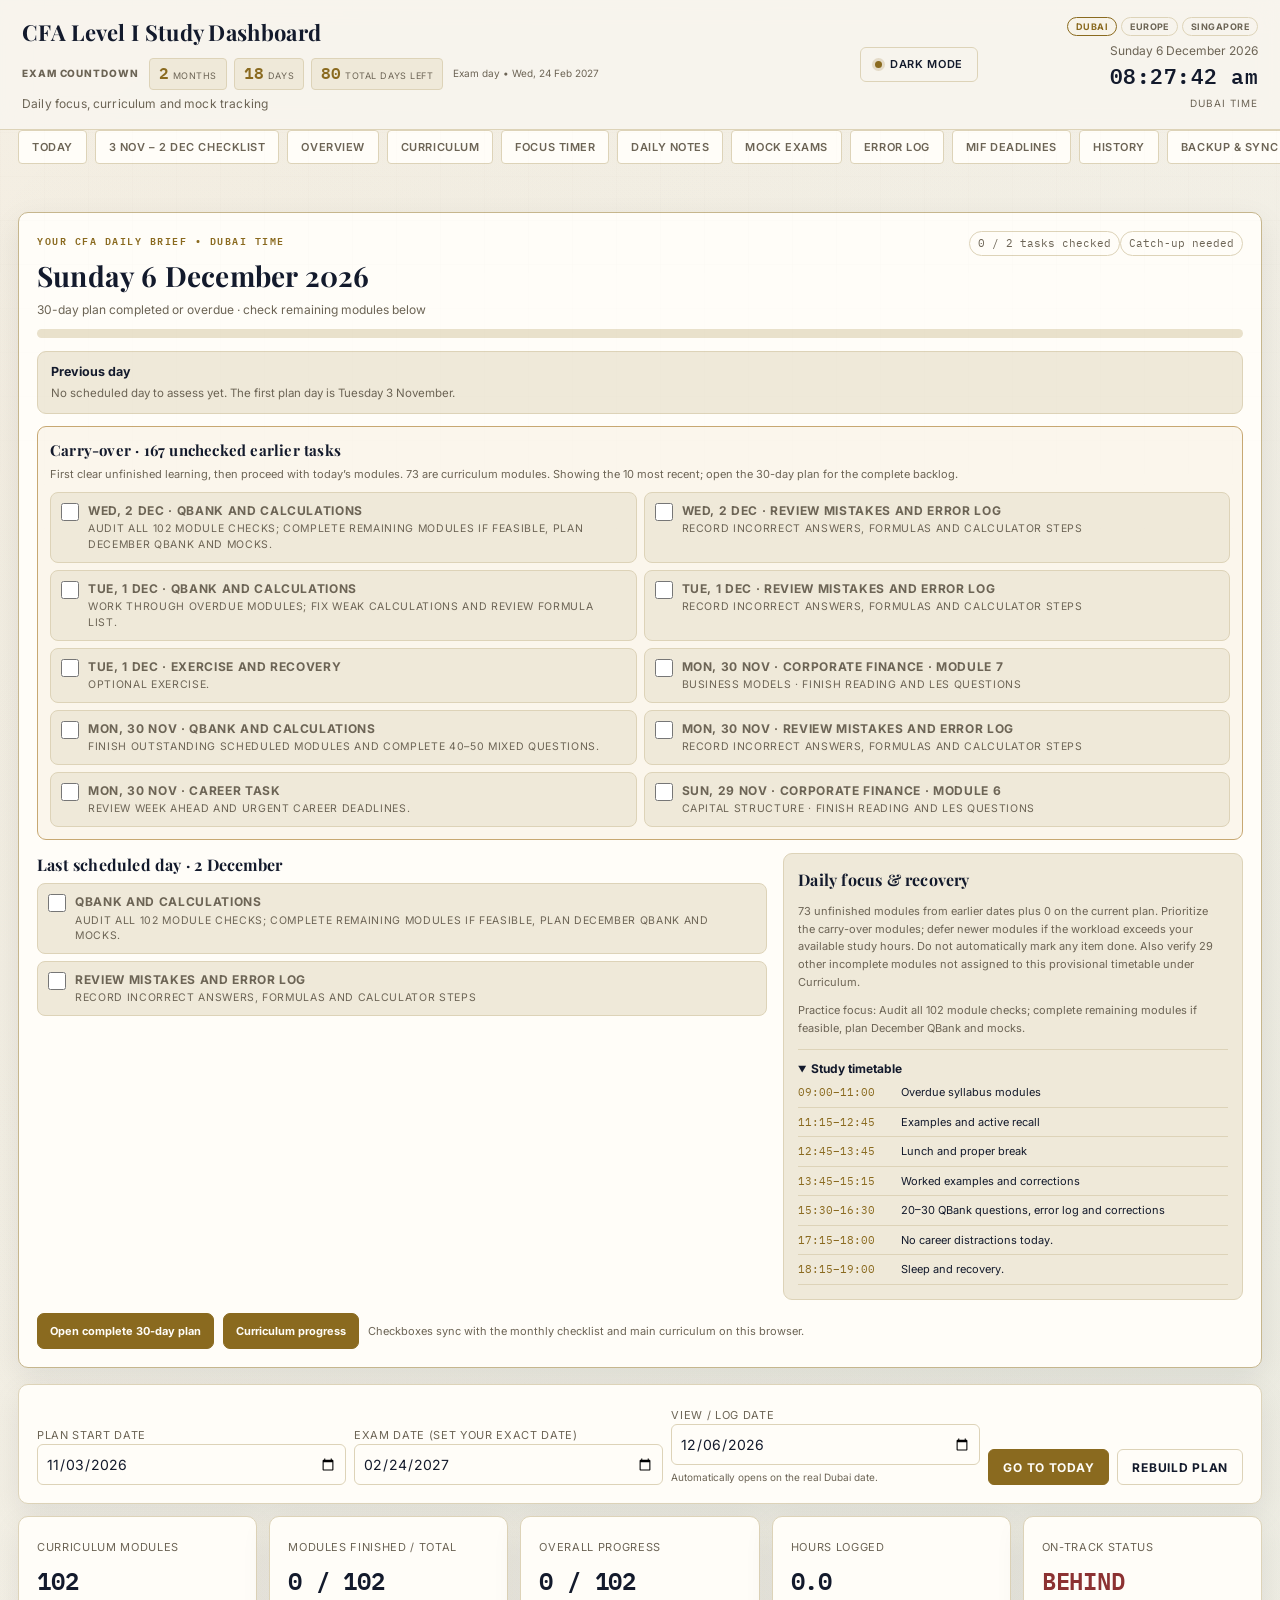
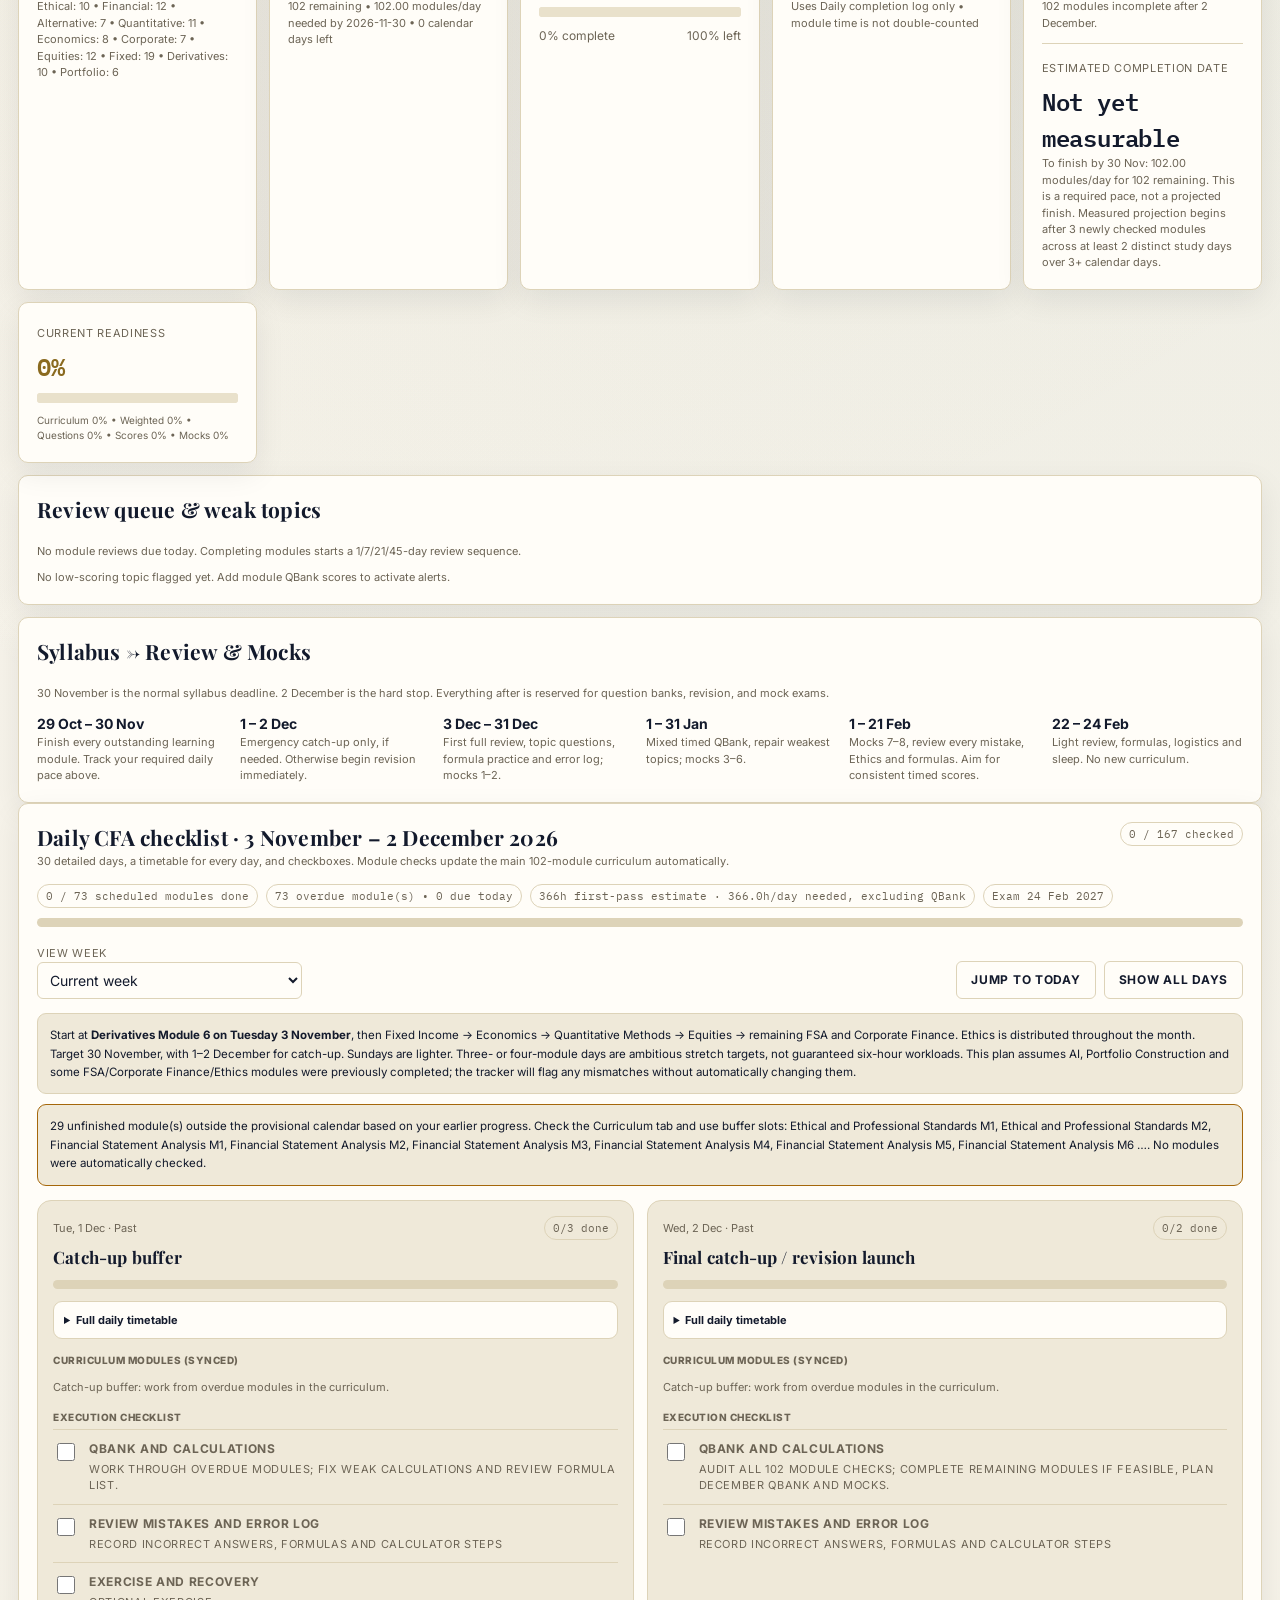
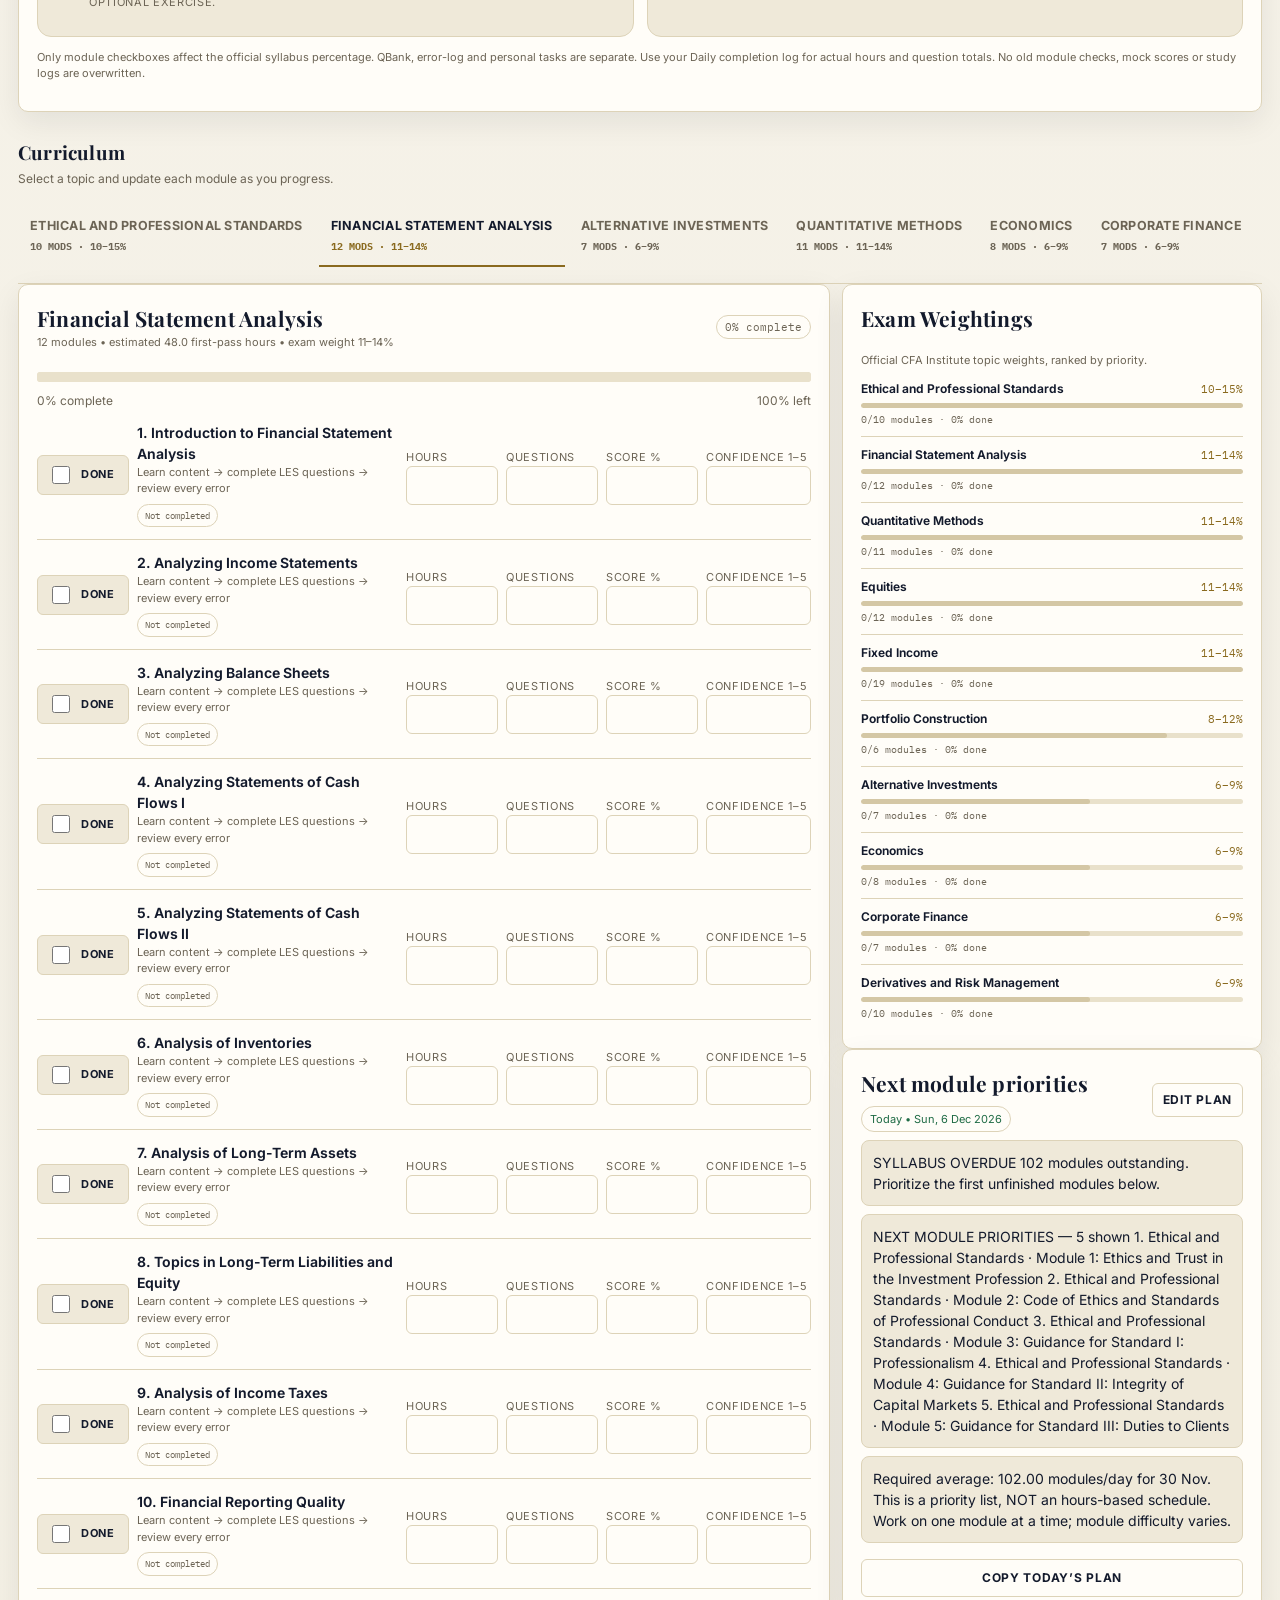
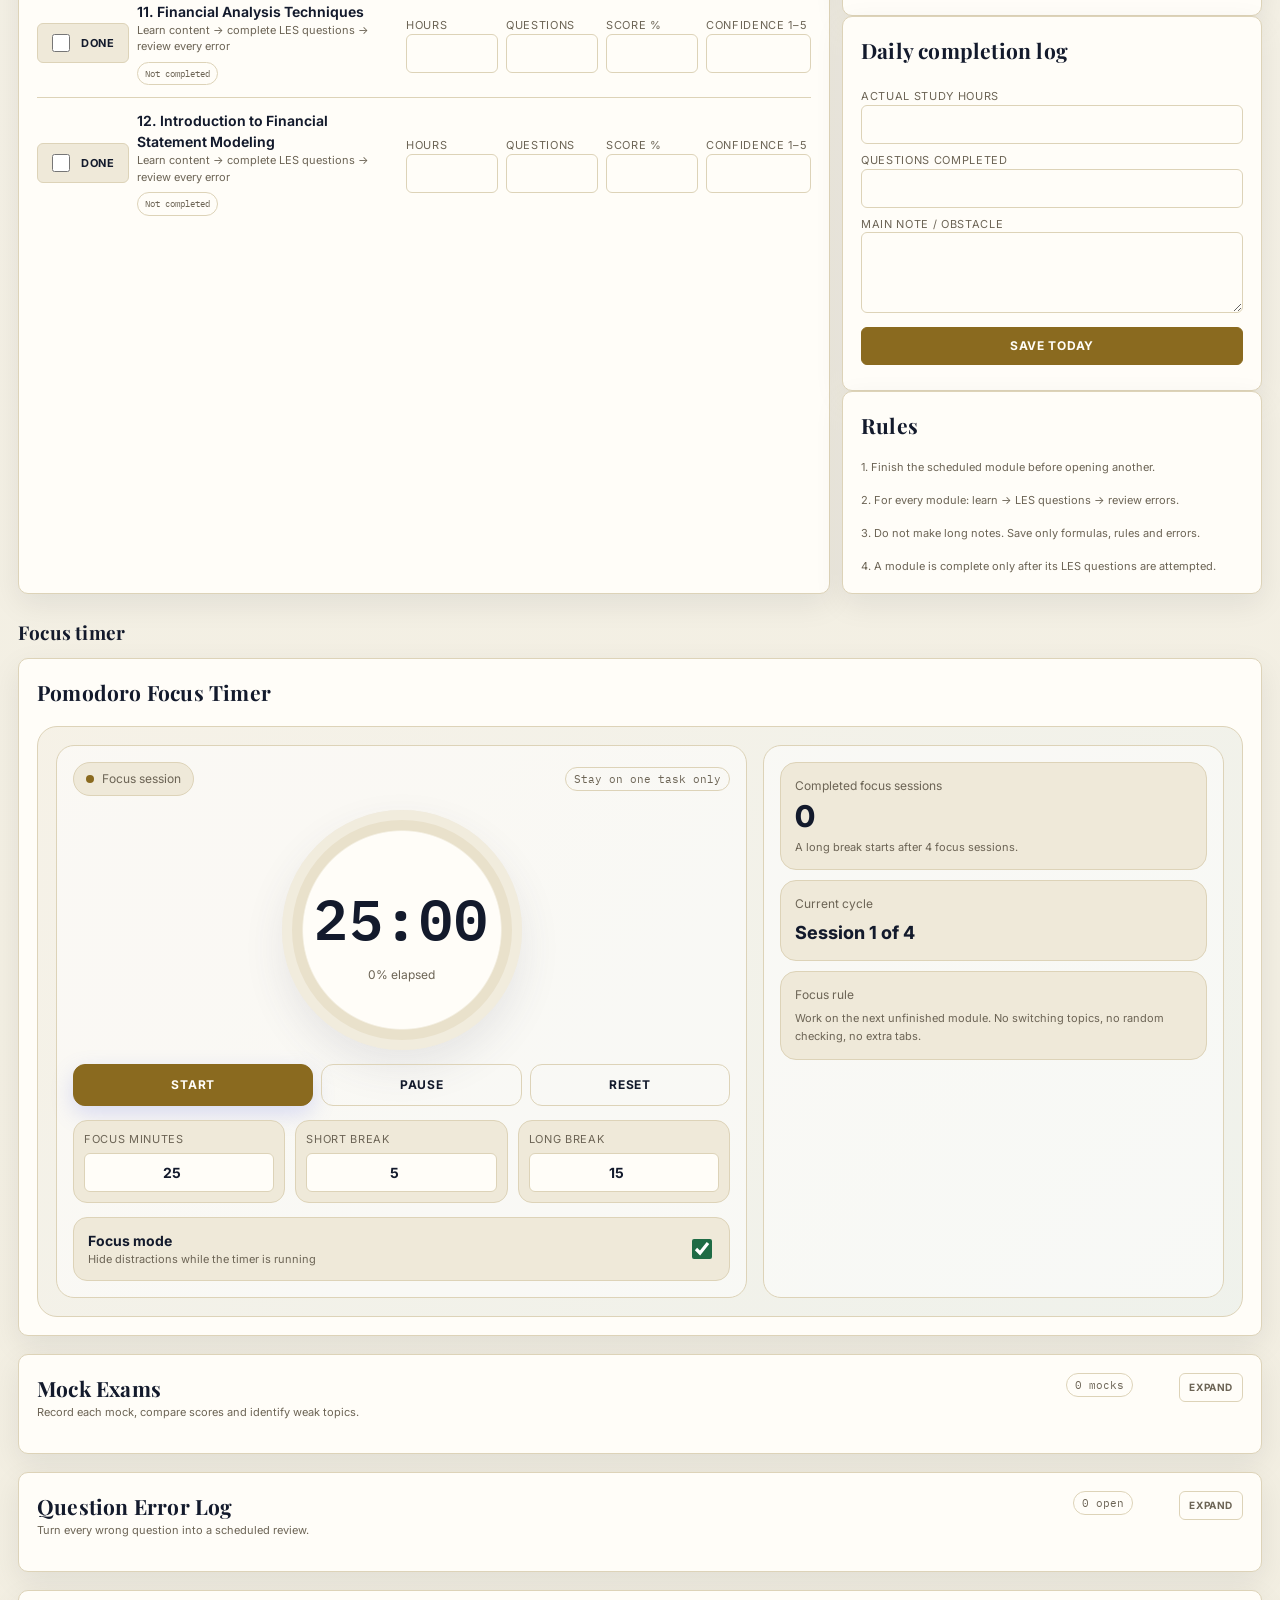
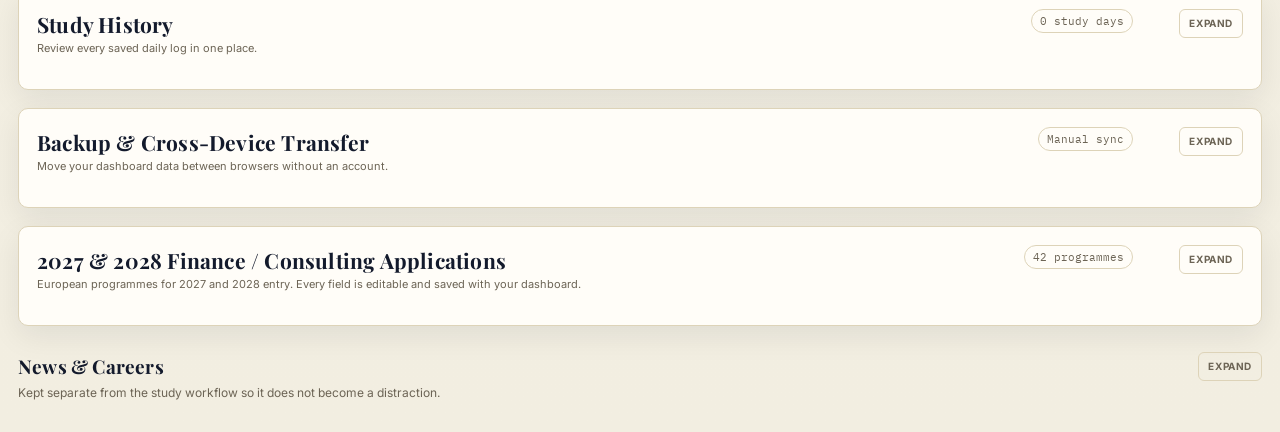
==== commit b97d82b1: "Publish CFA daily task dashboard and Nov 3-Dec 2 study planner" ====
--- a/index.html
+++ b/index.html
@@ -299,6 +299,62 @@
 .sprint-track{height:9px;border-radius:30px;background:var(--line);overflow:hidden;margin-top:9px}
 .sprint-track div{height:100%;background:var(--accent);transition:width .2s}
 @media(max-width:740px){.sprint-grid{grid-template-columns:1fr}}
+
+/* 3 Nov - 2 Dec 2026 execution checklist */
+.roadmap-controls{display:flex;gap:12px;align-items:end;justify-content:space-between;flex-wrap:wrap;margin:14px 0}
+.roadmap-controls select{min-width:195px}.roadmap-actions{display:flex;gap:8px;flex-wrap:wrap}
+.roadmap-note,.roadmap-warning{padding:12px;background:var(--card2);border:1px solid var(--line);border-radius:9px;font-size:11.5px;line-height:1.6}
+.roadmap-warning{margin-top:10px;border-color:var(--warn)}.roadmap-meta{display:flex;gap:8px;flex-wrap:wrap;margin:10px 0}
+.roadmap-day{scroll-margin-top:120px;min-width:0}.roadmap-day h3{font-size:17px;margin:5px 0 9px}
+.roadmap-today{border-color:var(--accent);box-shadow:inset 0 0 0 1px var(--accent)}
+.roadmap-day-head{display:flex;flex-wrap:wrap;gap:6px;align-items:center;justify-content:space-between}
+.roadmap-timetable{border:1px solid var(--line);background:var(--card);border-radius:9px;padding:10px;margin:12px 0}
+.roadmap-timetable summary{font-size:11px;font-weight:700;cursor:pointer}
+.roadmap-line{display:grid;grid-template-columns:95px 1fr;gap:8px;padding:6px 0;border-bottom:1px solid var(--line);font-size:11px}
+.roadmap-line time{font-family:var(--mono);color:var(--accent)}
+.roadmap-check-label{font-size:10px;letter-spacing:.05em;font-weight:800;color:var(--muted);margin:14px 0 4px}
+.roadmap-stretch{color:var(--warn);font-size:10px}
+#sprintTaskGrid .sprint-task span{min-width:0;cursor:pointer}
+#sprintTaskGrid .sprint-task strong{display:block;font-size:12px}
+#sprintTaskGrid .sprint-task small{font-size:11px}
+@media(max-width:650px){.roadmap-controls select{width:100%}.roadmap-controls>div{width:100%}.roadmap-line{grid-template-columns:85px 1fr}}
+
+
+/* Daily command center opens above the rest of the dashboard */
+.today-command{max-width:1450px;margin:16px auto 16px;border:1px solid color-mix(in srgb,var(--accent) 28%,var(--line));box-shadow:0 10px 30px rgba(14,25,36,.08);scroll-margin-top:116px}
+.today-heading{display:flex;align-items:start;justify-content:space-between;gap:14px;flex-wrap:wrap}
+.today-kicker{font:600 10px var(--mono);letter-spacing:1.5px;text-transform:uppercase;color:var(--accent)}
+.today-heading h2{font-size:28px;margin:6px 0 1px}
+.today-sub{font-size:12px;color:var(--muted);margin:4px 0 0}
+.today-stat{border:1px solid var(--line);border-radius:9px;padding:11px 13px;background:var(--card2);margin-top:13px;line-height:1.5}
+.today-stat strong{display:block;margin-bottom:3px;font-size:12.5px}
+.today-stat p{margin:0;font-size:11.5px;color:var(--muted)}
+.today-grid{display:grid;grid-template-columns:1.35fr .85fr;gap:16px;margin-top:13px}
+.today-grid h3{font-size:16px;margin:0 0 6px}
+.today-list,.carry-list{display:grid;gap:7px}
+.today-task{display:flex;align-items:flex-start;gap:9px;background:var(--card2);border:1px solid var(--line);padding:9px 10px;border-radius:8px;cursor:pointer}
+.today-task input{flex:none;width:18px;height:18px;margin:1px 0 0;accent-color:var(--accent)}
+.today-task strong{display:block;font-size:12px;line-height:1.45}
+.today-task small{display:block;color:var(--muted);font-size:10.5px;margin-top:2px;line-height:1.5}
+.today-task.complete{opacity:.72}
+.today-task.complete strong{text-decoration:line-through}
+.today-meter{height:9px;background:var(--soft);border-radius:99px;overflow:hidden;margin-top:10px}
+.today-meter span{display:block;background:var(--accent);height:100%;width:0%;transition:width .2s}
+.today-side{background:var(--card2);border-radius:9px;padding:14px;border:1px solid var(--line)}
+.today-side .tiny{line-height:1.6}
+.today-side details{border-top:1px solid var(--line);padding-top:10px;margin-top:12px}
+.today-side summary{cursor:pointer;font-weight:700;font-size:12px}
+.today-side .roadmap-line{background:none;border-bottom-color:var(--line)}
+.today-carry{margin-top:12px;border:1px solid color-mix(in srgb,var(--warn) 40%,var(--line));border-radius:9px;padding:12px;background:color-mix(in srgb,var(--warn) 5%,var(--card))}
+.today-carry h3{font-size:15px;margin:0 0 4px}
+.today-carry p{font-size:11px;color:var(--muted);margin:0 0 10px}
+.today-carry .carry-list{display:grid;grid-template-columns:repeat(2,minmax(0,1fr))}
+.today-footer{display:flex;gap:9px;align-items:center;flex-wrap:wrap;margin-top:13px}
+.today-footer a{display:inline-block;border:1px solid var(--accent);background:var(--accent);color:var(--button-text);border-radius:7px;text-decoration:none;font-size:11px;font-weight:700;padding:9px 12px}
+.today-footer .tiny{flex:1}
+@media(max-width:800px){.today-grid{grid-template-columns:1fr}.today-carry .carry-list{grid-template-columns:1fr}}
+@media(max-width:560px){.today-heading h2{font-size:22px}.today-command{padding:14px}.today-list{gap:6px}}
+
 </style></head>
 <body>
 <header><div class="header-row"><div class="header-title-area">
@@ -323,28 +379,113 @@
 </div></div></div>
 </header>
 <nav class="top-nav" aria-label="Dashboard sections">
-  <a href="#focus">Focus timer</a>
-  <a href="#overview">Overview</a>
-  <a href="#sprintChecklist">29–30 Oct checklist</a><a href="#plan">Daily plan</a>
-  <a href="#curriculum">Curriculum</a>
+  <a href="#todayCommand">Today</a>
+  <a href="#sprintChecklist">3 Nov – 2 Dec checklist</a><a href="#overview">Overview</a>
+  <a href="#curriculum">Curriculum</a><a href="#focus">Focus timer</a><a href="#plan">Daily notes</a>
   <a href="#mockExams">Mock exams</a><a href="#errorLog">Error log</a><a href="#mifApplications">MiF deadlines</a><a href="#history">History</a><a href="#sync">Backup & sync</a><a href="#resources">News & jobs</a>
 </nav>
-<section class="finance-hero">
-  <div class="finance-hero-card">
-    <div class="finance-hero-content">
-      <div class="finance-eyebrow">CFA LEVEL I • STUDY CONTROL</div>
-      <div class="finance-title">One dashboard for focused daily execution.</div>
-      <div class="finance-copy">Track modules, study hours, practice questions and mock performance without turning the site into another distraction.</div>
-      <div class="finance-badges">
-        <span class="finance-badge">Dubai · Europe · Singapore</span>
-        <span class="finance-badge">Daily study plan</span>
-        <span class="finance-badge">Mock analytics</span>
-      </div>
-    </div>
-  </div>
+<div class="wrap">
+
+<section class="card today-command" id="todayCommand" aria-label="Today's study tasks">
+ <div class="today-heading">
+   <div><div class="today-kicker">YOUR CFA DAILY BRIEF • DUBAI TIME</div><h2 id="commandDate">Loading your day…</h2><p class="today-sub" id="commandFocus">Your study priorities will appear here automatically.</p></div>
+   <div><span class="pill" id="commandProgress">—</span><span class="pill" id="commandStatus">—</span></div>
+ </div>
+ <div class="today-meter" aria-label="Today's checklist completion"><span id="commandBar"></span></div>
+ <div class="today-stat" id="commandYesterday" aria-live="polite"><strong>Previous-day status</strong><p>Checking your progress…</p></div>
+ <div id="commandCarry" class="today-carry" hidden></div>
+ <div class="today-grid"><div><h3 id="commandTasksTitle">Today’s checklist</h3><div id="commandTasks" class="today-list"></div></div>
+ <aside class="today-side"><h3>Daily focus & recovery</h3><p class="tiny" id="commandAdvice">Preparing priorities…</p><div class="tiny" id="commandPractice"></div><details open><summary>Study timetable</summary><div id="commandTimetable"></div></details></aside></div>
+ <div class="today-footer"><a href="#sprintChecklist">Open complete 30-day plan</a><a href="#curriculum">Curriculum progress</a><span class="tiny">Checkboxes sync with the monthly checklist and main curriculum on this browser.</span></div>
 </section>
 
-<div class="wrap">
+<div class="toolbar card" id="overview">
+<div><label>Plan start date</label><input id="startDate" type="date" value="2026-11-03"/></div>
+<div><label>Exam date (set your exact date)</label><input id="examDate" type="date" value="2027-02-24"/></div>
+<div><label>View / log date</label><input id="today" type="date"/><div class="auto-note">Automatically opens on the real Dubai date.</div></div>
+<div class="toolbar-actions"><button onclick="jumpToToday()">Go to today</button><button class="secondary" onclick="rebuildPlan()">Rebuild plan</button></div>
+</div>
+<div class="grid" style="margin-top:12px">
+<div class="card"><label>Curriculum modules</label><div class="metric" id="totalModules">—</div><div class="tiny" id="moduleBreakdown"></div></div>
+<div class="card"><label>Modules finished / total</label><div class="metric" id="moduleXofY">0 / 102</div><div class="tiny" id="moduleRemainingText">Modules left and daily target</div></div>
+<div class="card"><label>Overall progress</label><div class="metric" id="completed">—</div><progress id="overallProgress" max="100" value="0"></progress><div class="progressrow"><span class="lefttext" id="overallDonePct">0% complete</span><span class="lefttext" id="overallLeftPct">100% left</span></div></div>
+<div class="card"><label>Hours logged</label><div class="metric" id="hoursLogged">0</div><div class="tiny">Uses Daily completion log only • module time is not double-counted</div></div>
+<div class="card"><label>On-track status</label><div class="metric" id="trackStatus">—</div><div class="tiny" id="trackDetail"></div><div style="border-top:1px solid var(--line);margin-top:12px;padding-top:12px"><label>Estimated completion date</label><div class="metric" id="projectedFinish">—</div><div class="tiny" id="projectedFinishDetail">Required daily pace appears until enough real module-completion history exists.</div></div></div>
+<div class="card"><label>Current readiness</label><div class="metric readiness-score" id="readinessScore">0%</div><progress id="readinessProgress" max="100" value="0"></progress><div class="readiness-breakdown" id="readinessBreakdown">Complete modules and questions to build readiness.</div></div>
+
+</div>
+<section class="card" id="studyIntelligence" style="margin-top:12px"><h2 style="margin-top:0">Review queue & weak topics</h2><div class="tiny" id="reviewQueueSummary" style="margin-bottom:10px">Loading reviews…</div><div class="tiny" id="weakTopicAlerts">Loading QBank alerts…</div></section>
+<section class="card" id="revisionRoadmap" style="margin-top:12px">
+<h2 style="margin-top:0">Syllabus → Review & Mocks</h2>
+<div class="tiny" style="margin-bottom:12px">30 November is the normal syllabus deadline. 2 December is the hard stop. Everything after is reserved for question banks, revision, and mock exams.</div>
+<div class="grid" style="grid-template-columns:repeat(auto-fit,minmax(185px,1fr))">
+<div><strong>29 Oct – 30 Nov</strong><div class="tiny">Finish every outstanding learning module. Track your required daily pace above.</div></div>
+<div><strong>1 – 2 Dec</strong><div class="tiny">Emergency catch-up only, if needed. Otherwise begin revision immediately.</div></div>
+<div><strong>3 Dec – 31 Dec</strong><div class="tiny">First full review, topic questions, formula practice and error log; mocks 1–2.</div></div>
+<div><strong>1 – 31 Jan</strong><div class="tiny">Mixed timed QBank, repair weakest topics; mocks 3–6.</div></div>
+<div><strong>1 – 21 Feb</strong><div class="tiny">Mocks 7–8, review every mistake, Ethics and formulas. Aim for consistent timed scores.</div></div>
+<div><strong>22 – 24 Feb</strong><div class="tiny">Light review, formulas, logistics and sleep. No new curriculum.</div></div>
+</div></section>
+<section class="card focus-hide" id="sprintChecklist" style="margin-bottom:14px">
+ <div class="mock-header"><div><h2 style="margin:0">Daily CFA checklist · 3 November – 2 December 2026</h2><div class="tiny">30 detailed days, a timetable for every day, and checkboxes. Module checks update the main 102-module curriculum automatically.</div></div><span class="pill" id="sprintCount">0 complete</span></div>
+ <div class="roadmap-meta"><span class="pill" id="roadmapModules">—</span><span class="pill" id="roadmapPace">—</span><span class="pill" id="roadmapHours">—</span><span class="pill">Exam 24 Feb 2027</span></div>
+ <div class="sprint-track"><div id="sprintBar" style="width:0%"></div></div>
+ <div class="roadmap-controls"><div><label for="roadmapWeek">View week</label><select id="roadmapWeek" onchange="roadmapWeekChange(this.value)"><option value="auto">Current week</option><option value="0">3–9 November</option><option value="1">10–16 November</option><option value="2">17–23 November</option><option value="3">24–30 November</option><option value="4">1–2 December</option><option value="all">Entire 30-day plan</option></select></div><div class="roadmap-actions"><button class="secondary" onclick="roadmapJump()">Jump to today</button><button class="secondary" onclick="roadmapWeekChange('all')">Show all days</button></div></div>
+ <div class="roadmap-note">Start at <strong>Derivatives Module 6 on Tuesday 3 November</strong>, then Fixed Income → Economics → Quantitative Methods → Equities → remaining FSA and Corporate Finance. Ethics is distributed throughout the month. Target 30 November, with 1–2 December for catch-up. Sundays are lighter. Three- or four-module days are ambitious stretch targets, not guaranteed six-hour workloads. This plan assumes AI, Portfolio Construction and some FSA/Corporate Finance/Ethics modules were previously completed; the tracker will flag any mismatches without automatically changing them.</div>
+ <div class="roadmap-warning" id="roadmapBacklog" hidden></div>
+ <div class="sprint-grid" id="sprintTaskGrid"></div>
+ <p class="tiny" style="margin-top:12px">Only module checkboxes affect the official syllabus percentage. QBank, error-log and personal tasks are separate. Use your Daily completion log for actual hours and question totals. No old module checks, mock scores or study logs are overwritten.</p>
+</section>
+
+
+<section id="curriculum"><div class="section-heading"><div><h2>Curriculum</h2><p>Select a topic and update each module as you progress.</p></div></div><div class="tabs" id="tabs"></div>
+<div class="two">
+<section class="card">
+<div class="topichead"><div><h2 id="topicTitle" style="margin:0"></h2><div class="tiny" id="topicMeta"></div></div><span class="pill" id="topicPct"></span></div><progress id="topicProgress" max="100" value="0"></progress><div class="progressrow"><span class="lefttext" id="topicDoneText">0% complete</span><span class="lefttext" id="topicLeftText">100% left</span></div>
+<div id="modules"></div>
+</section>
+<aside>
+
+<div class="card" id="weightings">
+<h2 style="margin-top:0">Exam Weightings</h2>
+<div class="tiny">Official CFA Institute topic weights, ranked by priority.</div>
+<div id="weightList"></div>
+</div>
+
+<div class="card" id="plan">
+<div class="plan-topline">
+<div><h2 style="margin:0">Next module priorities</h2><div class="today-badge" id="selectedDateLabel">Live date</div></div>
+<div class="plan-actions">
+<button class="secondary" id="editPlanBtn" onclick="beginPlanEdit()">Edit plan</button>
+<button hidden="" id="savePlanBtn" onclick="savePlanEdit()">Save edits</button>
+<button class="secondary" hidden="" id="cancelPlanBtn" onclick="cancelPlanEdit()">Cancel</button>
+<button class="secondary" hidden="" id="autoPlanBtn" onclick="resetCustomPlan()">Use automatic</button>
+</div>
+</div>
+<div class="custom-plan-note" hidden="" id="customPlanNote">Custom plan saved for this date.</div>
+<textarea aria-label="Edit daily plan" hidden="" id="planEditor"></textarea>
+<div id="dailyPlan"></div>
+<button class="secondary" onclick="copyToday()" style="width:100%;margin-top:8px">Copy today’s plan</button>
+</div>
+<div class="card">
+<h2 style="margin-top:0">Daily completion log</h2>
+<label>Actual study hours</label><input id="dailyHours" max="12" min="0" step=".25" type="number"/>
+<label style="display:block;margin-top:8px">Questions completed</label><input id="dailyQuestions" min="0" type="number"/>
+<label style="display:block;margin-top:8px">Main note / obstacle</label><textarea id="dailyNote" rows="3"></textarea>
+<button onclick="saveDaily()" style="width:100%;margin-top:9px">Save today</button>
+<div class="tiny" id="savedMsg" style="margin-top:7px"></div>
+</div>
+<div class="card">
+<h2 style="margin-top:0">Rules</h2>
+<div class="tiny">
+1. Finish the scheduled module before opening another.<br/><br/>
+2. For every module: learn → LES questions → review errors.<br/><br/>
+3. Do not make long notes. Save only formulas, rules and errors.<br/><br/>
+4. A module is complete only after its LES questions are attempted.
+</div>
+</div>
+</aside></div></section>
+<section class="section-heading" style="margin-top:24px"><h2>Focus timer</h2></section>
 <div class="card" id="focus" style="margin-bottom:12px">
   <h2 style="margin-top:0">Pomodoro Focus Timer</h2>
   <div class="pomodoro-shell">
@@ -409,80 +550,7 @@
       </div>
     </div>
   </div>
-</div><div class="toolbar card" id="overview">
-<div><label>Plan start date</label><input id="startDate" type="date" value="2026-10-29"/></div>
-<div><label>Exam date (set your exact date)</label><input id="examDate" type="date" value="2027-02-24"/></div>
-<div><label>View / log date</label><input id="today" type="date"/><div class="auto-note">Automatically opens on the real Dubai date.</div></div>
-<div class="toolbar-actions"><button onclick="jumpToToday()">Go to today</button><button class="secondary" onclick="rebuildPlan()">Rebuild plan</button></div>
 </div>
-<div class="grid" style="margin-top:12px">
-<div class="card"><label>Curriculum modules</label><div class="metric" id="totalModules">—</div><div class="tiny" id="moduleBreakdown"></div></div>
-<div class="card"><label>Modules finished / total</label><div class="metric" id="moduleXofY">0 / 102</div><div class="tiny" id="moduleRemainingText">Modules left and daily target</div></div>
-<div class="card"><label>Overall progress</label><div class="metric" id="completed">—</div><progress id="overallProgress" max="100" value="0"></progress><div class="progressrow"><span class="lefttext" id="overallDonePct">0% complete</span><span class="lefttext" id="overallLeftPct">100% left</span></div></div>
-<div class="card"><label>Hours logged</label><div class="metric" id="hoursLogged">0</div><div class="tiny">Uses Daily completion log only • module time is not double-counted</div></div>
-<div class="card"><label>On-track status</label><div class="metric" id="trackStatus">—</div><div class="tiny" id="trackDetail"></div><div style="border-top:1px solid var(--line);margin-top:12px;padding-top:12px"><label>Estimated completion date</label><div class="metric" id="projectedFinish">—</div><div class="tiny" id="projectedFinishDetail">Required daily pace appears until enough real module-completion history exists.</div></div></div>
-<div class="card"><label>Current readiness</label><div class="metric readiness-score" id="readinessScore">0%</div><progress id="readinessProgress" max="100" value="0"></progress><div class="readiness-breakdown" id="readinessBreakdown">Complete modules and questions to build readiness.</div></div>
-
-</div>
-<section class="card" id="studyIntelligence" style="margin-top:12px"><h2 style="margin-top:0">Review queue & weak topics</h2><div class="tiny" id="reviewQueueSummary" style="margin-bottom:10px">Loading reviews…</div><div class="tiny" id="weakTopicAlerts">Loading QBank alerts…</div></section>
-<section class="card" id="revisionRoadmap" style="margin-top:12px">
-<h2 style="margin-top:0">Syllabus → Review & Mocks</h2>
-<div class="tiny" style="margin-bottom:12px">30 November is the normal syllabus deadline. 2 December is the hard stop. Everything after is reserved for question banks, revision, and mock exams.</div>
-<div class="grid" style="grid-template-columns:repeat(auto-fit,minmax(185px,1fr))">
-<div><strong>29 Oct – 30 Nov</strong><div class="tiny">Finish every outstanding learning module. Track your required daily pace above.</div></div>
-<div><strong>1 – 2 Dec</strong><div class="tiny">Emergency catch-up only, if needed. Otherwise begin revision immediately.</div></div>
-<div><strong>3 Dec – 31 Dec</strong><div class="tiny">First full review, topic questions, formula practice and error log; mocks 1–2.</div></div>
-<div><strong>1 – 31 Jan</strong><div class="tiny">Mixed timed QBank, repair weakest topics; mocks 3–6.</div></div>
-<div><strong>1 – 21 Feb</strong><div class="tiny">Mocks 7–8, review every mistake, Ethics and formulas. Aim for consistent timed scores.</div></div>
-<div><strong>22 – 24 Feb</strong><div class="tiny">Light review, formulas, logistics and sleep. No new curriculum.</div></div>
-</div></section>
-<section id="curriculum"><div class="section-heading"><div><h2>Curriculum</h2><p>Select a topic and update each module as you progress.</p></div></div><div class="tabs" id="tabs"></div>
-<div class="two">
-<section class="card">
-<div class="topichead"><div><h2 id="topicTitle" style="margin:0"></h2><div class="tiny" id="topicMeta"></div></div><span class="pill" id="topicPct"></span></div><progress id="topicProgress" max="100" value="0"></progress><div class="progressrow"><span class="lefttext" id="topicDoneText">0% complete</span><span class="lefttext" id="topicLeftText">100% left</span></div>
-<div id="modules"></div>
-</section>
-<aside>
-
-<div class="card" id="weightings">
-<h2 style="margin-top:0">Exam Weightings</h2>
-<div class="tiny">Official CFA Institute topic weights, ranked by priority.</div>
-<div id="weightList"></div>
-</div>
-
-<div class="card" id="plan">
-<div class="plan-topline">
-<div><h2 style="margin:0">Next module priorities</h2><div class="today-badge" id="selectedDateLabel">Live date</div></div>
-<div class="plan-actions">
-<button class="secondary" id="editPlanBtn" onclick="beginPlanEdit()">Edit plan</button>
-<button hidden="" id="savePlanBtn" onclick="savePlanEdit()">Save edits</button>
-<button class="secondary" hidden="" id="cancelPlanBtn" onclick="cancelPlanEdit()">Cancel</button>
-<button class="secondary" hidden="" id="autoPlanBtn" onclick="resetCustomPlan()">Use automatic</button>
-</div>
-</div>
-<div class="custom-plan-note" hidden="" id="customPlanNote">Custom plan saved for this date.</div>
-<textarea aria-label="Edit daily plan" hidden="" id="planEditor"></textarea>
-<div id="dailyPlan"></div>
-<button class="secondary" onclick="copyToday()" style="width:100%;margin-top:8px">Copy today’s plan</button>
-</div>
-<div class="card">
-<h2 style="margin-top:0">Daily completion log</h2>
-<label>Actual study hours</label><input id="dailyHours" max="12" min="0" step=".25" type="number"/>
-<label style="display:block;margin-top:8px">Questions completed</label><input id="dailyQuestions" min="0" type="number"/>
-<label style="display:block;margin-top:8px">Main note / obstacle</label><textarea id="dailyNote" rows="3"></textarea>
-<button onclick="saveDaily()" style="width:100%;margin-top:9px">Save today</button>
-<div class="tiny" id="savedMsg" style="margin-top:7px"></div>
-</div>
-<div class="card">
-<h2 style="margin-top:0">Rules</h2>
-<div class="tiny">
-1. Finish the scheduled module before opening another.<br/><br/>
-2. For every module: learn → LES questions → review errors.<br/><br/>
-3. Do not make long notes. Save only formulas, rules and errors.<br/><br/>
-4. A module is complete only after its LES questions are attempted.
-</div>
-</div>
-</aside></div></section>
 <section class="card mock-section" id="mockExams">
 <div class="mock-header"><div><h2 style="margin:0">Mock Exams</h2><div class="tiny">Record each mock, compare scores and identify weak topics.</div></div><span class="pill" id="mockCountPill">0 mocks</span></div>
 <div class="mock-summary">
@@ -598,12 +666,7 @@
 
 
 
-<section class="card focus-hide" id="sprintChecklist" style="margin-bottom:14px">
- <div class="mock-header"><div><h2 style="margin:0">29–30 October · Two-day checklist</h2><div class="tiny">Separate from the 2027 syllabus completion tally. Tick tasks as you finish; progress saves locally.</div></div><span class="pill" id="sprintCount">0 / 10 complete</span></div>
- <div class="sprint-track"><div id="sprintBar" style="width:0%"></div></div>
- <div class="sprint-grid" id="sprintTaskGrid"></div>
- <p class="tiny" style="margin-top:12px">Study blocks are suggested, not scheduled appointments. Thursday: Derivatives consolidation. Friday: Derivatives testing and Economics. These tasks do not double-count completed curriculum modules.</p>
-</section>
+
 <section class="card applications-section focus-hide" id="mifApplications">
   <div class="mock-header">
     <div>
@@ -853,7 +916,7 @@
  document.getElementById("liveZoneLabel").textContent=cfg.label+" time";
  updateClockButtons();
  const realToday=dubaiDateKey(now);
- if(window._lastDubaiDate && window._lastDubaiDate!==realToday){jumpToToday();}
+ if(window._lastDubaiDate && window._lastDubaiDate!==realToday){jumpToToday();renderSprint();}
  window._lastDubaiDate=realToday;
 }
 document.getElementById("today").value=dubaiDateKey();
@@ -908,9 +971,10 @@
   if(v&&!wasDone)state.moduleCompletionHistory[key(t,i)]=dubaiDateKey();
   if(!v)delete state.moduleCompletionHistory[key(t,i)];
  }
- save();renderModules();renderPlan();renderWeightings()}
+ save();renderModules();renderPlan();renderWeightings();renderSprint()}
 function unfinished(){const items=[];ORDER.forEach(t=>TOPICS[t].forEach((n,i)=>{if(!getM(t,i).done)items.push({t,n,i})}));return items}
 function automaticPlanText(date){
+ const planned=planTextFromRoadmap(date);if(planned)return planned;
  const reviews=dueModuleReviews(date),errors=dueErrorReviews(date),parts=[];
  const due=[...reviews.slice(0,3).map(x=>`• ${x.topic}: ${x.module}`),...errors.slice(0,2).map(x=>`• Error: ${x.topic}: ${x.concept}`)];
  if(due.length)parts.push(`REVIEW QUEUE (${due.length} items)\n${due.join("\n")}`);
@@ -1009,6 +1073,7 @@
  }
  const statusEl=document.getElementById("trackStatus");statusEl.textContent=status;statusEl.style.color=status==="BEHIND"?"var(--bad)":"var(--good)";
  document.getElementById("trackDetail").textContent=detail;
+  if(typeof roadmapPace==="function")roadmapPace();
  const r=calculateReadiness();document.getElementById("readinessScore").textContent=r.value+"%";document.getElementById("readinessProgress").value=r.value;
  document.getElementById("readinessBreakdown").textContent=`Curriculum ${Math.round(r.curriculum*100)}% • Weighted ${Math.round(r.weighted*100)}% • Questions ${Math.round(r.questions*100)}% • Scores ${Math.round(r.score*100)}% • Mocks ${Math.round(r.mock*100)}%`;
  const finishEl=document.getElementById("projectedFinish"),detailEl=document.getElementById("projectedFinishDetail");
@@ -1290,31 +1355,127 @@
 
 
 
-const SPRINT_TASKS=[
- {day:"Thursday 29 October",items:[
- ["09:00–10:30","Derivatives: forward pricing and valuation","No-arbitrage, cost of carry, long / short forward values"],
- ["10:45–12:15","Derivatives: FX forwards and interest rates","FX forward calculations, zero rates, implied forwards"],
- ["13:15–14:45","Derivatives: options","Calls, puts, payoffs, profits and breakeven"],
- ["15:00–16:00","Derivatives QBank","30–40 questions, check and explain misses"],
- ["16:00–16:30","Error log","Write corrections, formulas, calculator steps"]]},
- {day:"Friday 30 October",items:[
- ["09:00–10:00","Derivatives: reinforcement","Redo missed questions without notes"],
- ["10:00–11:30","Derivatives: timed practice","35–45 mixed questions; 75% target"],
- ["11:45–13:15","Economics: first outstanding module","Use the 2027 curriculum and solve its questions"],
- ["14:00–15:30","Economics: next module","Proceed if first is understood"],
- ["15:30–16:00","Review and plan","Record Economics QBank performance and next targets"]]}
-];
+
+const ROADMAP_CODES={"D": "Derivatives and Risk Management", "FI": "Fixed Income", "E": "Economics", "Q": "Quantitative Methods", "EQ": "Equities", "FSA": "Financial Statement Analysis", "CI": "Corporate Finance", "ETH": "Ethical and Professional Standards"};
+const SPRINT_DAYS=[["2026-11-03", "Derivatives · Modules 6–7", [["D", 6], ["D", 7]], "Distinguish futures from forwards, calculate swap values, and check BA II Plus inputs.", "Shortlist banking roles for 45 minutes.", "20-minute walk."], ["2026-11-04", "Derivatives · Modules 8–9", [["D", 8], ["D", 9]], "Call and put payoff/profit diagrams, arbitrage, and put–call parity examples.", "No applications today.", "Pilates or gym."], ["2026-11-05", "Finish Derivatives", [["D", 10], ["ETH", 3]], "Binomial option valuation, all Derivatives formulas and 30–40 mixed practice questions.", "Prepare one eligible, time-sensitive banking application.", "Rest in the evening."], ["2026-11-06", "Fixed Income · Instruments", [["FI", 1], ["FI", 2]], "Bond features, coupon structures, fixed vs floating payments and cash flow examples.", "Follow up on applications for 30 minutes.", "Free evening."], ["2026-11-07", "Fixed Income · Issuers and markets", [["FI", 3], ["FI", 4], ["FI", 5]], "Primary/secondary markets and sovereign versus corporate issuance; check definitions.", "Strengthen consulting CV with measured results and deal examples.", "Gym."], ["2026-11-08", "Fixed Income · Bond valuation", [["FI", 6]], "Price-yield relationships, accrued interest, PV calculations and BA II Plus practice.", "No applications on recovery day.", "Walk and proper rest."], ["2026-11-09", "Fixed Income · Yield curves", [["FI", 7], ["FI", 8], ["FI", 9], ["ETH", 4]], "YTM, spreads, floaters, spot/par/forward curves; redo difficult questions.", "Shortlist two relevant applications.", "Rest."], ["2026-11-10", "Fixed Income · Duration", [["FI", 10], ["FI", 11]], "Macaulay and modified duration; effect of yield movements on price.", "No applications today.", "Pilates or gym."], ["2026-11-11", "Fixed Income · Convexity", [["FI", 12], ["FI", 13]], "Convexity, key rate duration and yield-curve exposures; solve calculation questions.", "Complete one carefully selected application.", "Short walk."], ["2026-11-12", "Fixed Income · Credit risk", [["FI", 14], ["FI", 15], ["FI", 16], ["ETH", 5]], "Credit spreads, issuer ratios, sovereign and corporate credit analysis.", "No applications: heavy study load.", "Rest."], ["2026-11-13", "Fixed Income · Securitization", [["FI", 17], ["FI", 18], ["FI", 19]], "ABS and MBS cash flow waterfalls and risks; 30 mixed FI questions.", "Brief application follow-up.", "Rest."], ["2026-11-14", "Economics · Markets and policy", [["E", 1], ["E", 2], ["E", 3], ["ETH", 6]], "Market structure, cycles, fiscal policy and ethical obligations.", "Review strategy-consulting shortlist for 30 minutes.", "Gym."], ["2026-11-15", "Economics · Monetary policy", [["E", 4]], "Monetary transmission and central-bank actions, followed by 15–20 questions.", "No applications.", "Walk and personal time."], ["2026-11-16", "Economics · International", [["E", 5], ["E", 6], ["E", 7], ["ETH", 7]], "Trade policy, geopolitics, capital flows, FX markets, ethics concepts.", "Check targeted vacancy alerts.", "Rest."], ["2026-11-17", "Economics → Quantitative Methods", [["E", 8], ["Q", 1], ["Q", 2]], "FX conversions, financial returns and benchmark comparisons.", "One tailored application or targeted CV work.", "Free evening."], ["2026-11-18", "Quant · Time value and statistics", [["Q", 3], ["Q", 4], ["Q", 5], ["ETH", 8]], "Time value, probability and descriptive statistics; BA II Plus practice.", "No applications: heavy study load.", "Pilates or gym."], ["2026-11-19", "Quant · Distributions and risk", [["Q", 6], ["Q", 7], ["Q", 8]], "Probability distributions, confidence intervals, hypothesis tests, portfolio risk.", "Review CV and check priorities for 30 minutes.", "Rest."], ["2026-11-20", "Quant · Regression and simulation", [["Q", 9], ["Q", 10], ["Q", 11], ["ETH", 9]], "Simulation, OLS regression and financial data science; timed questions.", "One target-role application if eligible.", "Short walk."], ["2026-11-21", "Equities · Instruments and markets", [["EQ", 1], ["EQ", 2], ["EQ", 3]], "Share classes, investor rights, issuance, trading and equity market mechanisms.", "No applications today.", "Gym."], ["2026-11-22", "Equities + Ethics", [["EQ", 4], ["ETH", 10]], "Equity return components, final Ethics module and Standards examples.", "No applications.", "Walk and recovery."], ["2026-11-23", "Equities · Valuation", [["EQ", 5], ["EQ", 6], ["EQ", 7]], "Dividend discount, Gordon growth and comparable valuation; timed questions.", "30-minute check of new openings.", "Rest."], ["2026-11-24", "Equities · Forecasting", [["EQ", 8], ["EQ", 9]], "Financial forecasting and industry analysis; ensure model drivers make sense.", "One focused application.", "Pilates or gym."], ["2026-11-25", "Equities · Company analysis", [["EQ", 10], ["EQ", 11], ["EQ", 12]], "Company research, CAPM, market model and factor model concepts.", "No applications: heavy study load.", "Rest."], ["2026-11-26", "FSA · Long-term assets and liabilities", [["FSA", 7], ["FSA", 8]], "Long-lived assets, liabilities and equity. Compare accounting treatments.", "Review one application.", "Short walk."], ["2026-11-27", "FSA · Tax and quality", [["FSA", 9], ["FSA", 10], ["FSA", 11]], "Deferred taxes, reporting quality, key ratios and analytical techniques.", "Check vacancy alerts for 20 minutes.", "Rest."], ["2026-11-28", "FSA → Corporate Finance", [["FSA", 12], ["CI", 4], ["CI", 5]], "Financial modeling, working capital, capital budgeting and NPV/IRR.", "No applications today.", "Gym."], ["2026-11-29", "Corporate Finance · Capital structure", [["CI", 6]], "Cost of capital, leverage and financing decisions; short QBank.", "No applications.", "Walk and recovery."], ["2026-11-30", "Syllabus target day", [["CI", 7]], "Finish outstanding scheduled modules and complete 40–50 mixed questions.", "Review week ahead and urgent career deadlines.", "Rest."], ["2026-12-01", "Catch-up buffer", [], "Work through overdue modules; fix weak calculations and review formula list.", "Optional 30-minute CV follow-up.", "Optional exercise."], ["2026-12-02", "Final catch-up / revision launch", [], "Audit all 102 module checks; complete remaining modules if feasible, plan December QBank and mocks.", "No career distractions today.", "Sleep and recovery."]].map(([date,title,modules,practice,career,exercise])=>({date,title,modules:modules.map(([code,num])=>({topic:ROADMAP_CODES[code],num})),practice,career,exercise}));
 state.sprintTasks=state.sprintTasks||{};
-function toggleSprint(key,checked){state.sprintTasks[key]=checked;save();renderSprint()}
+state.roadmapWeek=state.roadmapWeek||"auto";
+// Move the obsolete October plan-start date, but preserve any deliberate user date.
+if(state.startDate==="2026-10-29"){state.startDate="2026-11-03";document.getElementById("startDate").value="2026-11-03";}
+const ROADMAP_FIRST="2026-11-03",ROADMAP_END="2026-12-02";
+function roadmapDate(d){return new Intl.DateTimeFormat("en-GB",{weekday:"short",day:"numeric",month:"short",timeZone:"Asia/Dubai"}).format(new Date(d+"T12:00:00+04:00"))}
+function roadmapWeekNumber(d){return Math.min(4,Math.floor(daysBetweenKeys(ROADMAP_FIRST,d)/7))}
+function roadmapChecked(m){return !!getM(m.topic,m.num-1).done}
+function roadmapModules(){return SPRINT_DAYS.flatMap(d=>d.modules)}
+function roadmapExtra(d,k){return !!state.sprintTasks[d+"::"+k]}
+function roadmapCareerRequired(d){return !/^(no applications|no career|none|free|optional)/i.test(d.career.trim())}
+function roadmapExerciseRequired(d){return !/^(rest|free evening|personal time|free time|sleep|no exercise)/i.test(d.exercise.trim())}
+function roadmapExtras(d){const list=[{k:"q",title:"QBank and calculations",detail:d.practice},{k:"e",title:"Review mistakes and error log",detail:"Record incorrect answers, formulas and calculator steps"}];if(roadmapCareerRequired(d))list.push({k:"c",title:"Career task",detail:d.career});if(roadmapExerciseRequired(d))list.push({k:"w",title:"Exercise and recovery",detail:d.exercise});return list}
+function roadmapAllTasks(d){return [...d.modules.map(m=>({type:"module",m})),...roadmapExtras(d).map(x=>({...x,type:"extra"}))]}
+function roadmapTaskChecked(d,t){return t.type==="module"?roadmapChecked(t.m):roadmapExtra(d.date,t.k)}
+function roadmapProgress(d){const a=roadmapAllTasks(d);return {done:a.filter(t=>roadmapTaskChecked(d,t)).length,total:a.length}}
+
+function roadmapEscape(s){return String(s||"").replaceAll("&","&amp;").replaceAll("<","&lt;").replaceAll(">","&gt;").replaceAll('"',"&quot;")}
+function roadmapIsSunday(d){return new Date(d.date+"T12:00:00+04:00").getUTCDay()===0}
+function roadmapTimes(d){
+ const mods=d.modules, desc=m=>m?m.topic+" M"+m.num+" — "+TOPICS[m.topic][m.num-1]:null;
+ if(roadmapIsSunday(d))return [["10:00–12:00",desc(mods[0])||"Overdue modules / revision"],["12:15–13:15","15–20 QBank questions and explanations"],["13:15–14:30","Lunch and recovery"],["15:00–16:00",d.exercise]];
+ let slots=[["09:00–11:00",desc(mods[0])||"Overdue syllabus modules"],["11:15–12:45",desc(mods[1])||"Examples and active recall"],["12:45–13:45","Lunch and proper break"],["13:45–15:15",desc(mods[2])||"Worked examples and corrections"]];
+ if(mods[3]){slots.push(["15:30–16:20",desc(mods[3])+" (stretch)"],["16:20–17:00","QBank and corrections (extend if required)"]);}
+ else slots.push(["15:30–16:30","20–30 QBank questions, error log and corrections"]);
+ slots.push(["17:15–18:00",d.career],["18:15–19:00",d.exercise]);return slots;
+}
+function planTextFromRoadmap(date){
+ const d=SPRINT_DAYS.find(x=>x.date===date);if(!d)return "";
+ return `CURRICULUM TARGETS\n${d.modules.length?d.modules.map(m=>(roadmapChecked(m)?"✓":"□")+" "+m.topic+" M"+m.num+": "+TOPICS[m.topic][m.num-1]).join("\n"):"Catch up on unfinished modules or begin revision"}\n\nDAILY TIMETABLE\n${roadmapTimes(d).map(([t,s])=>t+" · "+s).join("\n")}\n\nPRACTICE\n${d.practice}\nQuestions and error logging are separate daily checklist items.\n\nCAREER AND RECOVERY\n${d.career}\n${d.exercise}\n\nCurriculum target 30 Nov; hard-stop 2 Dec. Do not tick a module until you complete content plus practice questions.`.replaceAll("\\n","\n");
+}
+function toggleSprintTask(date,k,val){state.sprintTasks[date+"::"+k]=val;save();renderSprint()}
+function toggleSprintModule(topic,num,val){setM(topic,num-1,"done",val);renderSprint()}
+function roadmapWeekChange(v){state.roadmapWeek=v;localStorage.setItem("cfaSpecificV2",JSON.stringify(state));renderSprint()}
+function roadmapJump(){roadmapWeekChange("auto");const today=dubaiDateKey(),d=today<ROADMAP_FIRST?ROADMAP_FIRST:today>ROADMAP_END?ROADMAP_END:today;document.getElementById("roadmap-"+d)?.scrollIntoView({behavior:"smooth",block:"start"})}
+function roadmapBacklog(){const seen=new Set(roadmapModules().map(m=>key(m.topic,m.num-1))),out=[];ORDER.forEach(t=>TOPICS[t].forEach((n,i)=>{if(!seen.has(key(t,i))&&!getM(t,i).done)out.push(t+" M"+(i+1))}));return out}
+function roadmapPace(){
+ const today=dubaiDateKey(),overdue=SPRINT_DAYS.filter(d=>d.date<today).flatMap(d=>d.modules).filter(m=>!roadmapChecked(m)),current=(SPRINT_DAYS.find(d=>d.date===today)?.modules||[]).filter(m=>!roadmapChecked(m));
+ const backlog=roadmapBacklog(),done=ORDER.reduce((n,t)=>n+TOPICS[t].filter((_,i)=>getM(t,i).done).length,0),remain=102-done;
+ const daysLeft=Math.max(1,daysBetweenKeys(today,ROADMAP_END)+1);
+ const firstPassHours=ORDER.reduce((h,t)=>h+TOPICS[t].filter((_,i)=>!getM(t,i).done).length*EST[t],0);
+ const hours=document.getElementById("roadmapHours");
+ if(hours)hours.textContent=firstPassHours.toFixed(0)+"h first-pass estimate · "+(firstPassHours/daysLeft).toFixed(1)+"h/day needed, excluding QBank";
+ const alert=document.getElementById("roadmapBacklog"),pill=document.getElementById("roadmapPace");
+ if(pill)pill.textContent=overdue.length+" overdue module(s) • "+current.length+" due today";
+ if(alert){alert.hidden=!backlog.length;if(backlog.length)alert.textContent=backlog.length+" unfinished module(s) outside the provisional calendar based on your earlier progress. Check the Curriculum tab and use buffer slots: "+backlog.slice(0,8).join(", ")+(backlog.length>8?" …":"")+". No modules were automatically checked.";}
+ const status=document.getElementById("trackStatus"),detail=document.getElementById("trackDetail");if(!status||!detail)return;
+ if(remain===0){status.textContent="SYLLABUS COMPLETE";status.style.color="var(--good)";detail.textContent="All 102 modules completed. Switch to QBank and mocks.";}
+ else if(today>ROADMAP_END){status.textContent="BEHIND";status.style.color="var(--bad)";detail.textContent=remain+" modules incomplete after 2 December.";}
+ else if(overdue.length){status.textContent="BEHIND";status.style.color="var(--bad)";detail.textContent=overdue.length+" scheduled module(s) overdue ("+overdue.slice(0,3).map(m=>m.topic+" M"+m.num).join(", ")+"). Catch-up target: roughly "+Math.ceil(overdue.length/3)+" extra modules/day for 3 days if feasible; account for module difficulty. "+remain+" incomplete overall.";}
+ else{status.textContent=today<ROADMAP_FIRST?"PLAN STARTS 3 NOV":"ON TRACK";status.style.color="var(--good)";detail.textContent="No overdue scheduled modules. "+current.length+" scheduled today; "+remain+" incomplete overall. Target 30 Nov, final catch-up 2 Dec."+(backlog.length?" Verify "+backlog.length+" unscheduled modules.":"");}
+}
+function roadmapItem(d,k,title,description){const v=roadmapExtra(d.date,k);return `<label class="sprint-task ${v?"completed":""}"><input type="checkbox" ${v?"checked":""} onchange="toggleSprintTask('${d.date}','${k}',this.checked)"><span><strong>${roadmapEscape(title)}</strong><small>${roadmapEscape(description)}</small></span></label>`}
+function roadmapModuleItem(m){const v=roadmapChecked(m);return `<label class="sprint-task ${v?"completed":""}"><input type="checkbox" ${v?"checked":""} aria-label="Mark module ${m.num} complete" onchange="toggleSprintModule('${esc(m.topic)}',${m.num},this.checked)"><span><strong>${roadmapEscape(m.topic)} · M${m.num}</strong><small>${roadmapEscape(TOPICS[m.topic][m.num-1])} · tick after learning and LES questions</small></span></label>`}
+
+function commandTaskHTML(d,t,isCarry=false){
+ const checked=roadmapTaskChecked(d,t);
+ const title=t.type==="module"?t.m.topic+" · Module "+t.m.num:t.title;
+ const detail=t.type==="module"?TOPICS[t.m.topic][t.m.num-1]+" · finish reading and LES questions":t.detail;
+ const action=t.type==="module"?`toggleSprintModule('${esc(t.m.topic)}',${t.m.num},this.checked)`:`toggleSprintTask('${d.date}','${t.k}',this.checked)`;
+ return `<label class="today-task ${checked?"complete":""}"><input type="checkbox" ${checked?"checked":""} onchange="${action}" aria-label="${roadmapEscape(title)}"><span><strong>${isCarry?roadmapDate(d.date)+" · ":""}${roadmapEscape(title)}</strong><small>${roadmapEscape(detail)}</small></span></label>`;
+}
+function renderTodayCommand(){
+ const root=document.getElementById("todayCommand");if(!root)return;
+ const today=dubaiDateKey();
+ const view=today<ROADMAP_FIRST?SPRINT_DAYS[0]:today>ROADMAP_END?SPRINT_DAYS.at(-1):SPRINT_DAYS.find(d=>d.date===today);
+ const dateEl=document.getElementById("commandDate"),sub=document.getElementById("commandFocus"),status=document.getElementById("commandStatus");
+ const fullDate=new Intl.DateTimeFormat("en-GB",{timeZone:"Asia/Dubai",weekday:"long",day:"numeric",month:"long",year:"numeric"}).format(new Date(today+"T12:00:00+04:00"));
+ dateEl.textContent=fullDate;
+ sub.textContent=today<ROADMAP_FIRST?"Plan starts Tuesday 3 November · tomorrow’s tasks below":today>ROADMAP_END?"30-day plan completed or overdue · check remaining modules below":view.title;
+ const all=roadmapAllTasks(view),done=roadmapProgress(view);
+ const active=today>=ROADMAP_FIRST&&today<=ROADMAP_END;
+ document.getElementById("commandTasksTitle").textContent=active?"Today’s tasks":today<ROADMAP_FIRST?"First study day · Tuesday 3 November":"Last scheduled day · 2 December";
+ document.getElementById("commandTasks").innerHTML=all.map(t=>commandTaskHTML(view,t)).join("")||'<p class="tiny">Buffer day: clear overdue modules and begin full-syllabus revision.</p>';
+ document.getElementById("commandProgress").textContent=done.done+" / "+done.total+" tasks checked";
+ document.getElementById("commandBar").style.width=(100*done.done/Math.max(1,done.total))+"%";
+ document.getElementById("commandPractice").textContent="Practice focus: "+view.practice;
+ document.getElementById("commandTimetable").innerHTML=roadmapTimes(view).map(([time,activity])=>`<div class="roadmap-line"><time>${roadmapEscape(time)}</time><span>${roadmapEscape(activity)}</span></div>`).join("");
+ const yesterday=addDaysKey(today,-1),prior=SPRINT_DAYS.find(d=>d.date===yesterday),prev=document.getElementById("commandYesterday");
+ if(!prior){prev.innerHTML='<strong>Previous day</strong><p>No scheduled day to assess yet. The first plan day is Tuesday 3 November.</p>'}
+ else {
+  const progress=roadmapProgress(prior),missing=progress.total-progress.done;
+  prev.innerHTML=`<strong>Yesterday · ${roadmapDate(prior.date)} · ${progress.done}/${progress.total} checked</strong><p>${missing===0?"All yesterday’s tasks are checked. Continue with today’s schedule.":missing+" task"+(missing===1?"":"s")+" from yesterday remain unchecked. They are included in your catch-up list below."} Checkmarks indicate what you recorded, not proof of how many hours you studied.</p>`;
+ }
+ const overdue=SPRINT_DAYS.filter(d=>d.date<today).flatMap(d=>roadmapAllTasks(d).filter(t=>!roadmapTaskChecked(d,t)).map(t=>({d,t})));
+ const overdueModules=overdue.filter(({t})=>t.type==="module").length;
+ const carry=document.getElementById("commandCarry"),advice=document.getElementById("commandAdvice");
+ if(overdue.length){
+  carry.hidden=false;
+  const recent=overdue.sort((a,b)=>b.d.date.localeCompare(a.d.date)),display=recent.slice(0,10);
+  carry.innerHTML=`<h3>Carry-over · ${overdue.length} unchecked earlier task${overdue.length===1?"":"s"}</h3><p>First clear unfinished learning, then proceed with today’s modules. ${overdueModules} are curriculum modules. Showing the ${display.length} most recent; open the 30-day plan for the complete backlog.</p><div class="carry-list">${display.map(({d,t})=>commandTaskHTML(d,t,true)).join("")}</div>`;
+  advice.textContent=`${overdueModules} unfinished module${overdueModules===1?"":"s"} from earlier dates plus ${view.modules.filter(m=>!roadmapChecked(m)).length} on the current plan. Prioritize the carry-over modules; defer newer modules if the workload exceeds your available study hours. Do not automatically mark any item done.`;
+  status.textContent="Catch-up needed";
+ }else{
+  carry.hidden=true;carry.innerHTML="";
+  advice.textContent=today<ROADMAP_FIRST?"Your schedule starts tomorrow. No overdue study days in this plan.":"No earlier planned tasks are unchecked. Work through today’s modules, do QBank, and log mistakes before checking them off.";
+  status.textContent=done.done===done.total?"Daily tasks checked":today<ROADMAP_FIRST?"Begins tomorrow":"On schedule so far";
+ }
+ const unscheduled=roadmapBacklog();
+ if(unscheduled.length){advice.textContent+=" Also verify "+unscheduled.length+" other incomplete modules not assigned to this provisional timetable under Curriculum.";if(!overdue.length)status.textContent="Verify baseline";}
+}
+
 function renderSprint(){
  const root=document.getElementById("sprintTaskGrid");if(!root)return;
- let count=0,total=0;
- root.innerHTML=SPRINT_TASKS.map((d,di)=>`<div class="sprint-day"><strong>${d.day}</strong><div class="tiny" style="margin:5px 0 10px">${di===0?'Derivatives consolidation':'Finish Derivatives and begin Economics'}</div>${d.items.map((task,ti)=>{
- const key=`${di}-${ti}`,done=!!state.sprintTasks[key];total++;if(done)count++;
- return `<div class="sprint-task ${done?'completed':''}"><input aria-label="Mark ${task[1]} completed" type="checkbox" ${done?'checked':''} onchange="toggleSprint('${key}',this.checked)"><label onclick="const x=this.previousElementSibling;x.checked=!x.checked;toggleSprint('${key}',x.checked)"><strong>${task[0]} · ${task[1]}</strong><small>${task[2]}</small></label></div>`;
- }).join('')}</div>`).join('');
- document.getElementById('sprintCount').textContent=`${count} / ${total} complete`;
- document.getElementById('sprintBar').style.width=(100*count/Math.max(1,total))+'%';
+ let visible=SPRINT_DAYS,filter=state.roadmapWeek;
+ if(filter!=="all"){const date=dubaiDateKey(),c=date<ROADMAP_FIRST?ROADMAP_FIRST:date>ROADMAP_END?ROADMAP_END:date,w=filter==="auto"?roadmapWeekNumber(c):Number(filter);visible=SPRINT_DAYS.filter(d=>roadmapWeekNumber(d.date)===w)}
+ root.innerHTML=visible.map(d=>{
+  const {done:achieved,total}=roadmapProgress(d);
+  const lines=roadmapTimes(d).map(([t,s])=>`<div class="roadmap-line"><time>${roadmapEscape(t)}</time><span>${roadmapEscape(s)}</span></div>`).join("");
+  return `<article class="sprint-day roadmap-day ${d.date===dubaiDateKey()?"roadmap-today":""}" id="roadmap-${d.date}"><div class="roadmap-day-head"><div class="tiny">${roadmapDate(d.date)} · ${d.date<dubaiDateKey()?"Past":d.date===dubaiDateKey()?"Today":"Upcoming"}</div><span class="pill">${achieved}/${total} done</span></div><h3>${roadmapEscape(d.title)}</h3><div class="sprint-track"><div style="width:${100*achieved/total}%"></div></div><details class="roadmap-timetable"><summary>Full daily timetable</summary>${lines}<p class="tiny">${roadmapEscape(d.practice)}</p>${d.modules.length>=3?'<p class="roadmap-stretch">High-load stretch day. The modules can take more than six hours; carry unfinished items forward rather than rushing.</p>':""}</details><div class="roadmap-check-label">CURRICULUM MODULES (SYNCED)</div>${d.modules.map(roadmapModuleItem).join("")||'<p class="tiny">Catch-up buffer: work from overdue modules in the curriculum.</p>'}<div class="roadmap-check-label">EXECUTION CHECKLIST</div>${roadmapExtras(d).map(x=>roadmapItem(d,x.k,x.title,x.detail)).join("")}</article>`;
+ }).join("");
+ const done=SPRINT_DAYS.reduce((n,d)=>n+roadmapProgress(d).done,0),total=SPRINT_DAYS.reduce((n,d)=>n+roadmapProgress(d).total,0);
+ document.getElementById("sprintCount").textContent=done+" / "+total+" checked";
+ document.getElementById("sprintBar").style.width=(100*done/total)+"%";
+ document.getElementById("roadmapModules").textContent=roadmapModules().filter(roadmapChecked).length+" / "+roadmapModules().length+" scheduled modules done";
+ document.getElementById("roadmapWeek").value=state.roadmapWeek;
+ roadmapPace();
+ renderTodayCommand();
 }
 
 const APPLICATION_STATUSES=["Researching","Waiting for opening","Preparing","Submitted","Interview","Offer","Rejected","Withdrawn"];
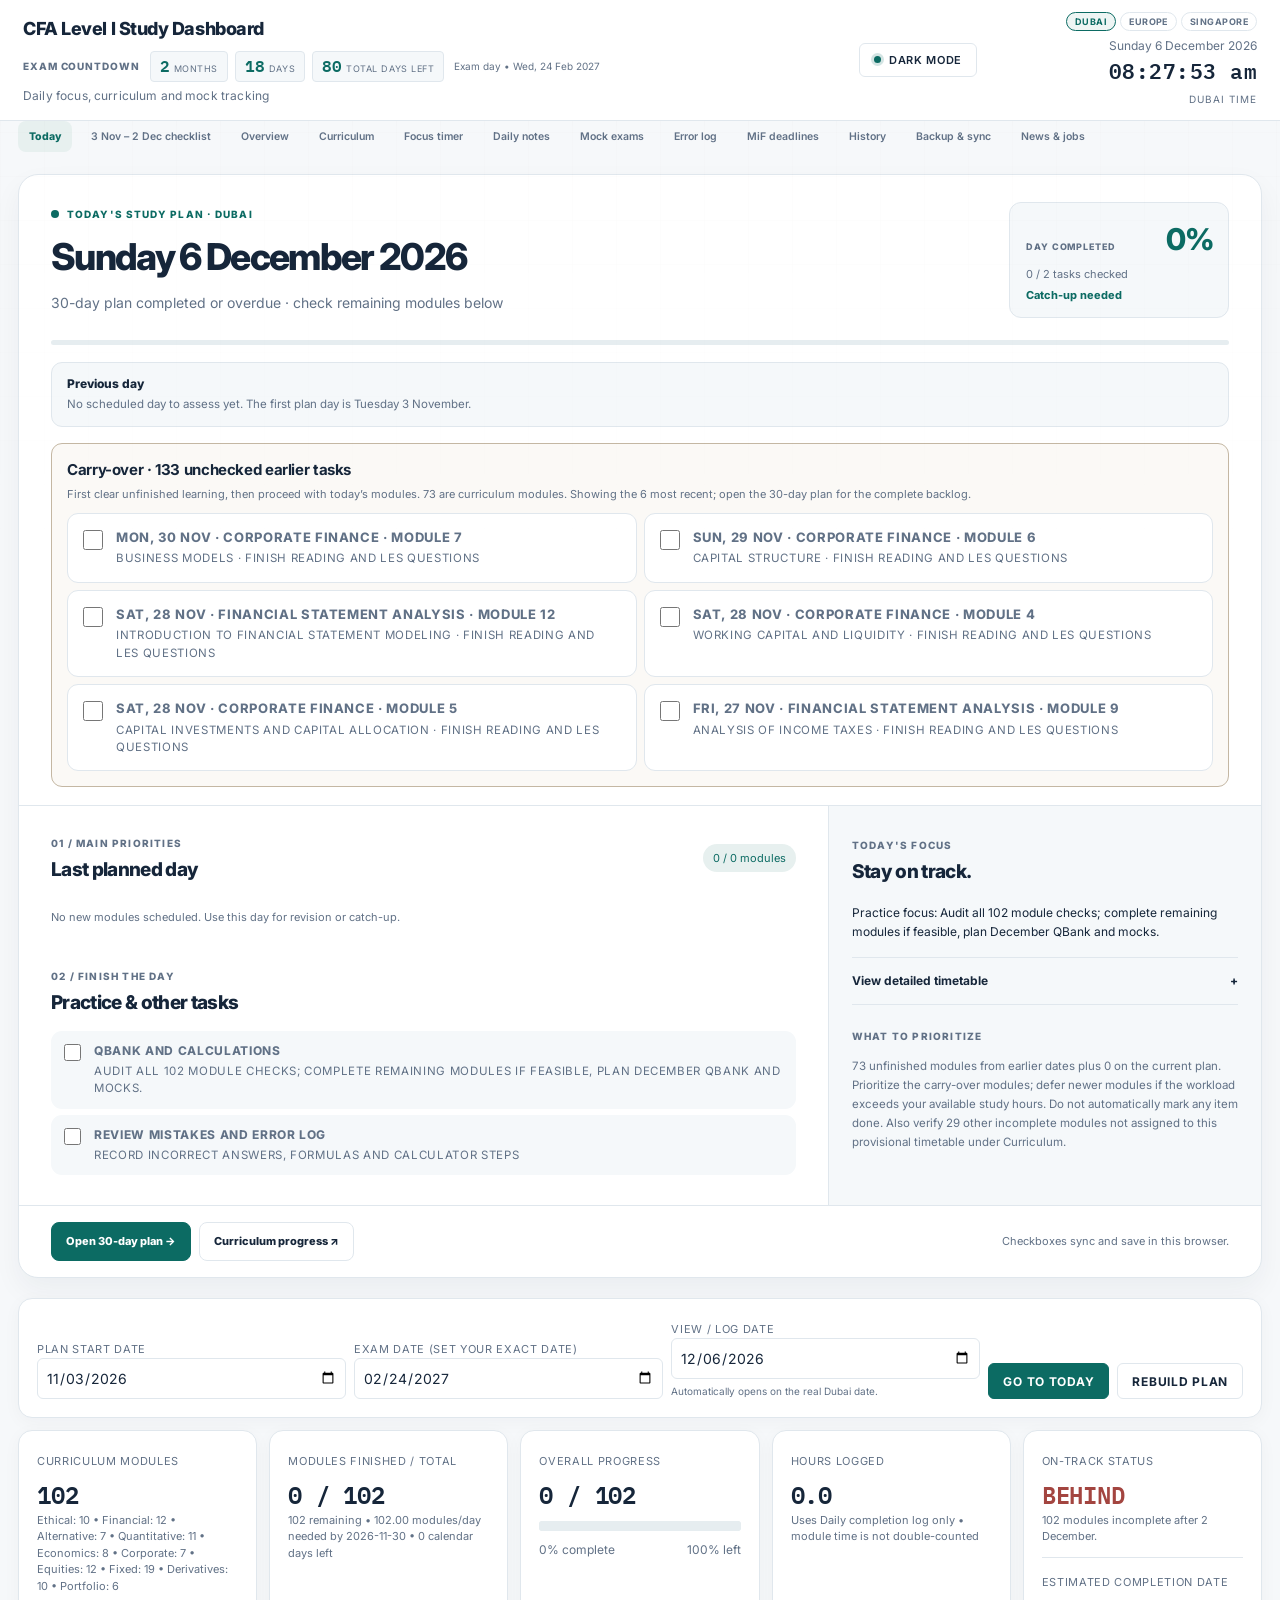
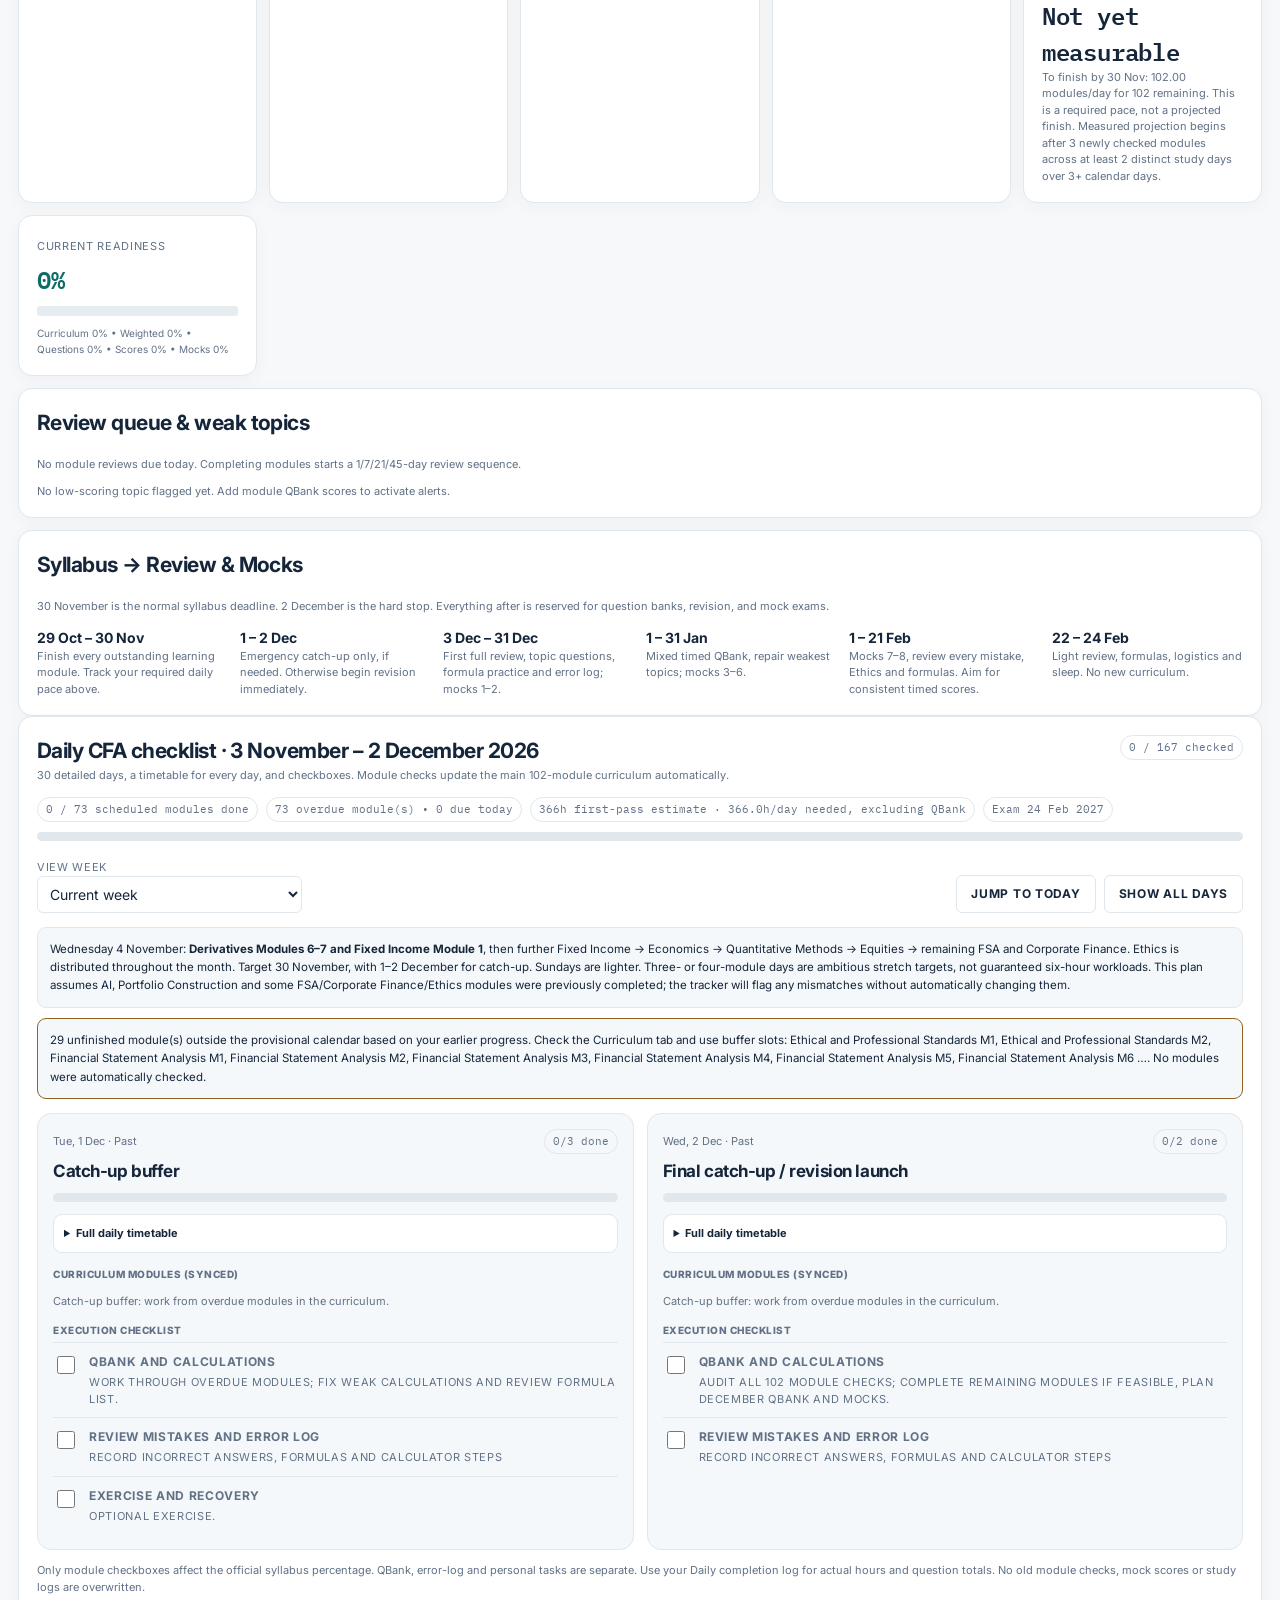
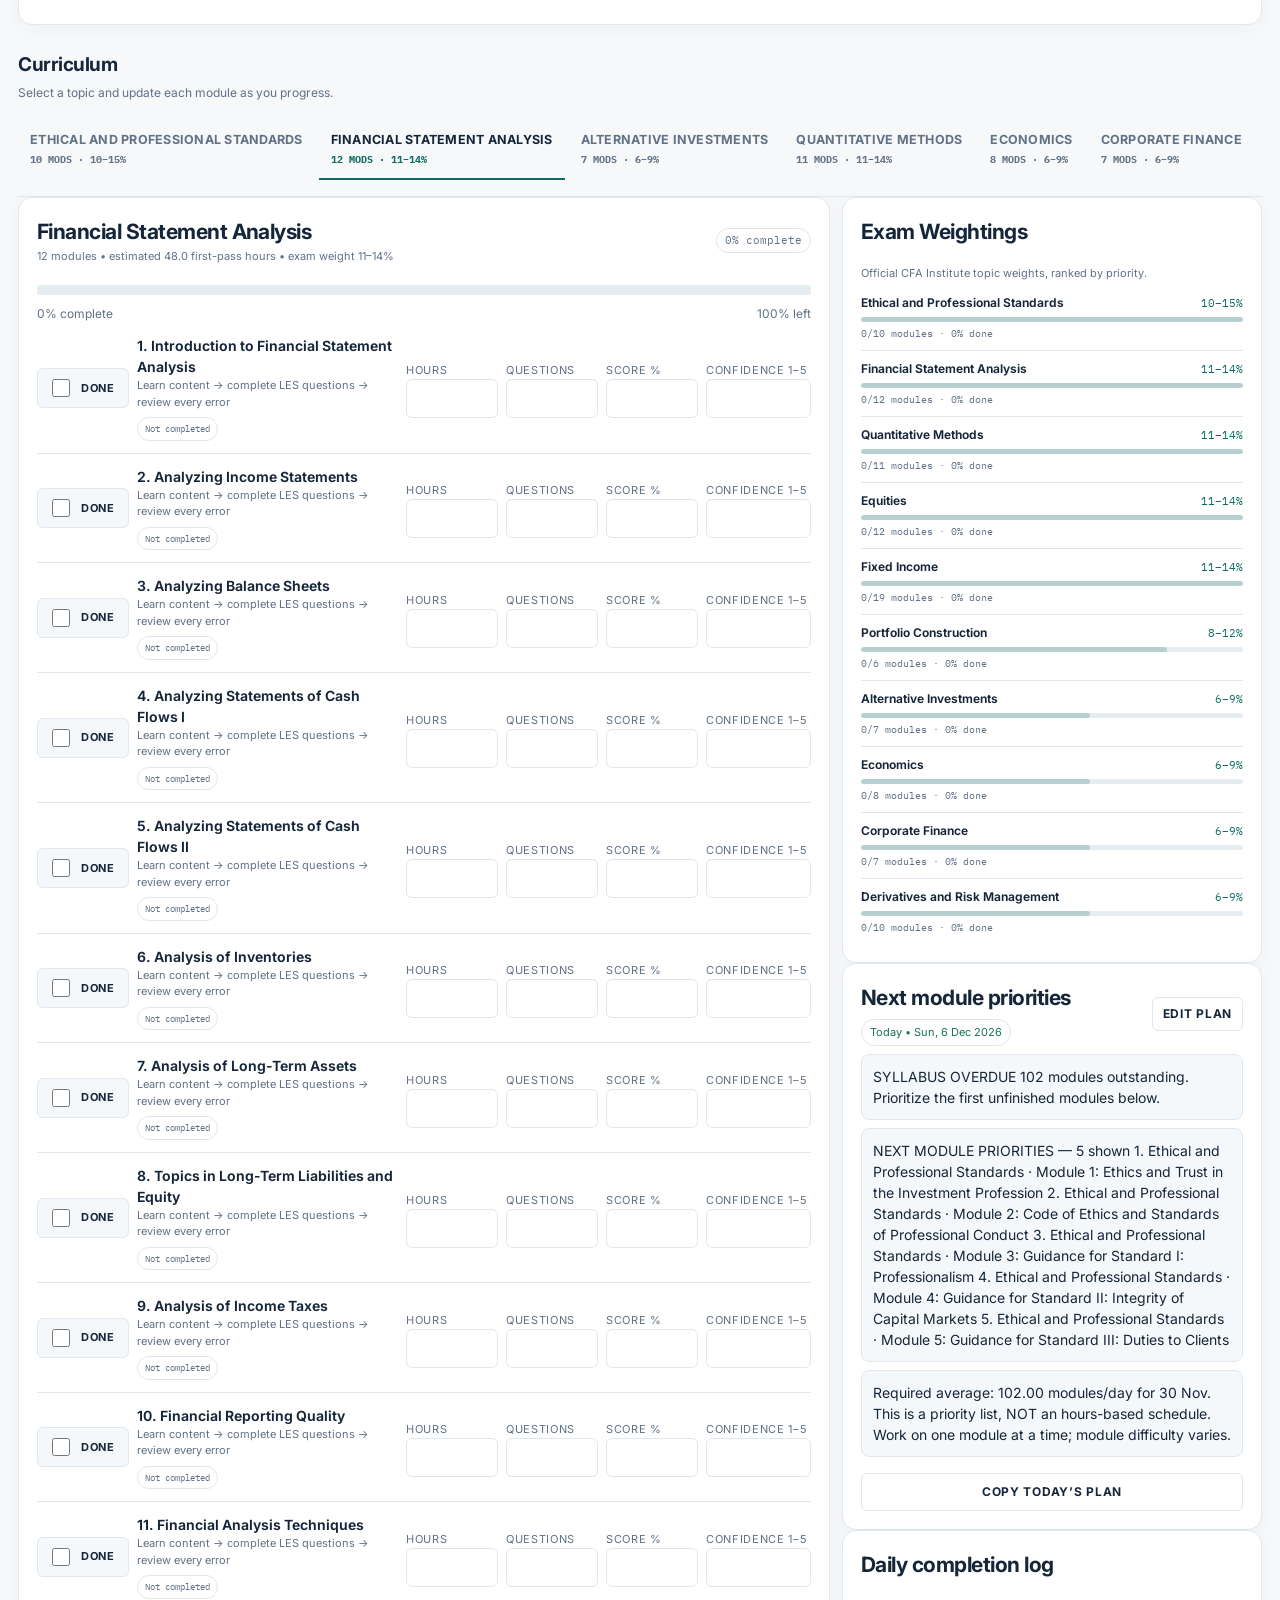
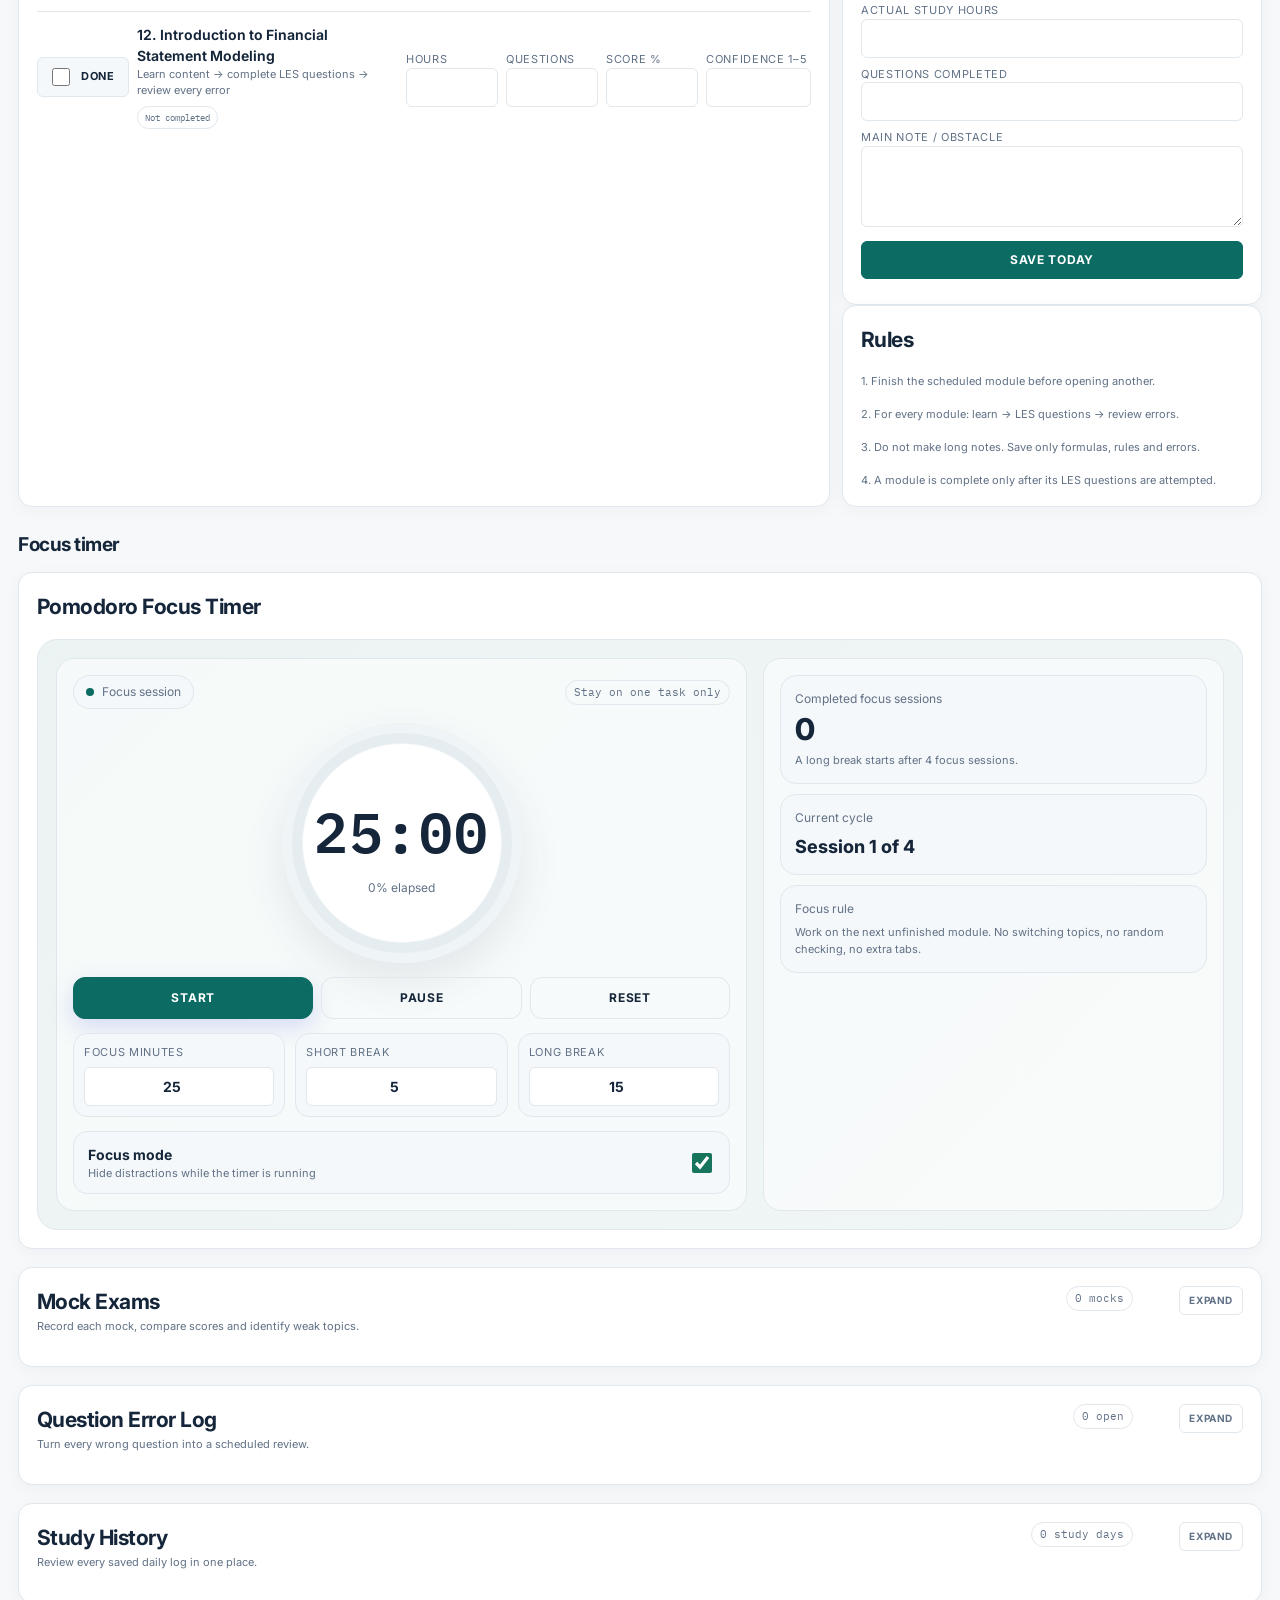
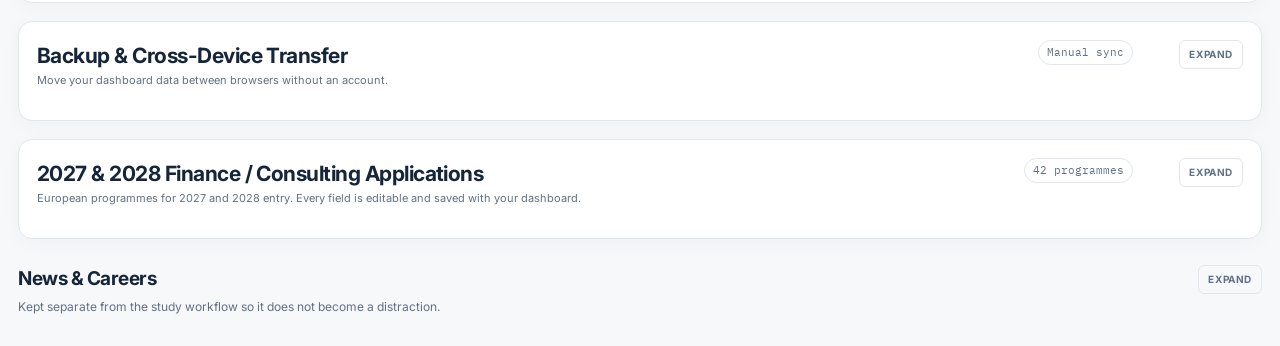
==== commit 0155baa4: "Simplify CFA daily planner layout; move Derivatives 6-7 and Fixed Income 1 to Nov 4" ====
--- a/index.html
+++ b/index.html
@@ -355,6 +355,24 @@
 @media(max-width:800px){.today-grid{grid-template-columns:1fr}.today-carry .carry-list{grid-template-columns:1fr}}
 @media(max-width:560px){.today-heading h2{font-size:22px}.today-command{padding:14px}.today-list{gap:6px}}
 
+
+/* November clean focus redesign: light cards, spacious task-first typography */
+:root{--bg:#f6f8fa;--card:#fff;--card2:#f5f8fa;--line:#e0e7ed;--text:#16263a;--muted:#617186;--accent:#0c6b63;--accent2:#338078;--good:#16755c;--warn:#93621f;--bad:#a34540;--soft:#e6edf0;--body-bg:#f6f8fa;--header-bg:rgba(255,255,255,.97);--input-bg:#fff;--shadow:0 4px 18px rgba(16,32,52,.035);--button-text:#fff;--serif:'Inter',system-ui,sans-serif}
+html[data-theme="dark"]{--bg:#0e1721;--card:#172331;--card2:#1d2b39;--line:#304151;--text:#edf3f7;--muted:#afbdca;--accent:#68cdbb;--accent2:#6cb9c1;--good:#65c6a4;--warn:#e4b370;--bad:#e88989;--soft:#2c3b4a;--body-bg:#0e1721;--header-bg:rgba(16,25,36,.97);--input-bg:#1d2b39;--shadow:0 5px 20px rgba(0,0,0,.15);--button-text:#0c1d21}
+body{font-family:'Inter',system-ui,sans-serif}h1,h2,h3{font-family:'Inter',system-ui,sans-serif;letter-spacing:-.025em}.card{border-radius:14px;box-shadow:var(--shadow)}
+header{position:relative;padding:12px 23px}header h1{font-size:18px;font-weight:800}.top-nav a{text-transform:none;letter-spacing:0;font-size:10.5px;border:0;border-radius:8px;background:transparent;padding:8px 11px}.top-nav a:first-child{background:color-mix(in srgb,var(--accent) 10%,var(--card));color:var(--accent);font-weight:800}body .wrap{padding-top:8px}
+.today-command{background:var(--card);margin:0 auto 20px;border:1px solid var(--line);border-radius:20px;box-shadow:0 12px 28px rgba(23,47,67,.05);overflow:hidden;scroll-margin-top:10px}
+.today-heading{display:flex;align-items:center;justify-content:space-between;gap:24px;padding:27px 32px 22px}.today-kicker{display:flex;align-items:center;gap:8px;font:800 10px 'Inter',sans-serif;letter-spacing:.11em;color:var(--accent)}.today-dot{width:8px;height:8px;border-radius:50%;background:var(--accent)}.today-heading h2{font-size:clamp(27px,3vw,37px);font-family:'Inter',sans-serif;font-weight:800;letter-spacing:-.045em;margin:9px 0 7px}.today-sub{font-size:14px;color:var(--muted);margin:0}
+.today-summary{width:220px;flex-shrink:0;background:var(--card2);border:1px solid var(--line);padding:14px 16px;border-radius:12px;display:flex;flex-direction:column;gap:4px}.today-summary-top{display:flex;align-items:baseline;justify-content:space-between;gap:14px}.today-summary-top span{font-size:9px;font-weight:800;letter-spacing:.1em;color:var(--muted)}.today-summary-top strong{font-size:30px;font-weight:800;letter-spacing:-.05em;color:var(--accent)}.today-summary>span{font-size:11px;color:var(--muted)}.today-summary .today-status{color:var(--accent);font-weight:750}
+.today-meter{height:5px;border-radius:90px;background:var(--soft);margin:0 32px 17px}.today-meter span{border-radius:90px;background:var(--accent)}
+.today-stat{background:var(--card2);border:1px solid var(--line);border-radius:11px;margin:0 32px 16px;padding:12px 15px}.today-stat strong{font-size:12px;font-weight:800}.today-stat p{font-size:11.5px;margin:3px 0 0}
+.today-carry{margin:0 32px 18px;border-radius:11px;padding:15px;border-color:color-mix(in srgb,var(--warn) 36%,var(--line));background:color-mix(in srgb,var(--warn) 4%,var(--card))}.today-carry h3{font-size:15px;margin:0 0 5px}.today-carry p{font-size:11px}.today-carry .carry-list{grid-template-columns:repeat(2,minmax(0,1fr));gap:7px}.today-carry .today-task{background:var(--card)}
+.today-grid{display:grid;grid-template-columns:minmax(0,1.4fr) minmax(260px,.75fr);gap:0;margin:0;border-top:1px solid var(--line)}.today-work{padding:25px 32px 30px;min-width:0}.today-section-top{display:flex;justify-content:space-between;align-items:center;gap:12px;margin-bottom:13px}.today-label{font-size:10px;font-weight:800;letter-spacing:.12em;color:var(--muted)}.today-section-top h3,.today-side h3{font-size:19px;font-weight:800;letter-spacing:-.035em;margin:4px 0 0}.today-count{font-size:11px;color:var(--accent);background:color-mix(in srgb,var(--accent) 10%,var(--card));border-radius:30px;padding:6px 10px;white-space:nowrap}.today-followup{margin-top:28px}
+.today-list{display:grid;gap:9px}.today-task{border:1px solid var(--line);background:var(--card);border-radius:11px;padding:14px 15px;display:flex;align-items:flex-start;gap:13px;cursor:pointer;transition:.15s border-color,.15s background}.today-task:hover{border-color:color-mix(in srgb,var(--accent) 40%,var(--line));background:color-mix(in srgb,var(--accent) 2%,var(--card))}.today-task input{width:20px;height:20px;margin:2px 0 0;flex:none;accent-color:var(--accent)}.today-task strong{font-size:13px;font-weight:750}.today-task small{font-size:11.5px;line-height:1.5;margin-top:4px}.today-task.complete{background:var(--card2);opacity:.65}.today-task.complete strong{text-decoration:line-through}.today-extras{gap:6px}.today-extras .today-task{background:var(--card2);border-color:transparent;padding:10px 12px}.today-extras .today-task input{width:17px;height:17px}.today-extras .today-task strong{font-size:12px}
+.today-side{padding:27px 23px;background:var(--card2);border:0;border-left:1px solid var(--line);border-radius:0}.today-practice{font-size:12px;line-height:1.6;color:var(--text);padding:16px 0;margin:0;border-bottom:1px solid var(--line)}.today-side details{margin:0;padding:14px 0;border-top:0;border-bottom:1px solid var(--line)}.today-side summary{font-size:12px;cursor:pointer;display:flex;justify-content:space-between}.today-side .roadmap-line{grid-template-columns:80px 1fr;font-size:10px}.today-advice{margin-top:19px}.today-advice p{font-size:11.5px;color:var(--muted);line-height:1.65}
+.today-footer{display:flex;align-items:center;gap:8px;padding:16px 32px;margin:0;border-top:1px solid var(--line);flex-wrap:wrap}.today-footer a{font-size:11px;border-radius:8px;padding:10px 14px;text-decoration:none;font-weight:800}.today-footer a:first-child{background:var(--accent);color:var(--button-text);border:1px solid var(--accent)}.today-footer a:nth-child(2){background:transparent;color:var(--text);border:1px solid var(--line)}.today-footer .tiny{margin-left:auto;flex:initial}
+@media(max-width:900px){.today-grid{grid-template-columns:1fr}.today-side{border:0;border-top:1px solid var(--line)}}@media(max-width:640px){.today-command{border-radius:13px}.today-heading{padding:22px 18px;flex-direction:column;align-items:stretch}.today-summary{width:100%}.today-meter{margin:0 18px 16px}.today-stat,.today-carry{margin-left:18px;margin-right:18px}.today-work,.today-side{padding:23px 18px}.today-footer{padding:16px 18px}.today-footer .tiny{width:100%;margin-top:5px}.today-carry .carry-list{grid-template-columns:1fr}}
+
 </style></head>
 <body>
 <header><div class="header-row"><div class="header-title-area">
@@ -386,17 +404,17 @@
 </nav>
 <div class="wrap">
 
-<section class="card today-command" id="todayCommand" aria-label="Today's study tasks">
- <div class="today-heading">
-   <div><div class="today-kicker">YOUR CFA DAILY BRIEF • DUBAI TIME</div><h2 id="commandDate">Loading your day…</h2><p class="today-sub" id="commandFocus">Your study priorities will appear here automatically.</p></div>
-   <div><span class="pill" id="commandProgress">—</span><span class="pill" id="commandStatus">—</span></div>
- </div>
- <div class="today-meter" aria-label="Today's checklist completion"><span id="commandBar"></span></div>
- <div class="today-stat" id="commandYesterday" aria-live="polite"><strong>Previous-day status</strong><p>Checking your progress…</p></div>
- <div id="commandCarry" class="today-carry" hidden></div>
- <div class="today-grid"><div><h3 id="commandTasksTitle">Today’s checklist</h3><div id="commandTasks" class="today-list"></div></div>
- <aside class="today-side"><h3>Daily focus & recovery</h3><p class="tiny" id="commandAdvice">Preparing priorities…</p><div class="tiny" id="commandPractice"></div><details open><summary>Study timetable</summary><div id="commandTimetable"></div></details></aside></div>
- <div class="today-footer"><a href="#sprintChecklist">Open complete 30-day plan</a><a href="#curriculum">Curriculum progress</a><span class="tiny">Checkboxes sync with the monthly checklist and main curriculum on this browser.</span></div>
+<section class="today-command" id="todayCommand" aria-label="Today's study plan">
+<div class="today-heading"><div><div class="today-kicker"><span class="today-dot"></span> TODAY'S STUDY PLAN · DUBAI</div><h2 id="commandDate">Loading your day…</h2><p class="today-sub" id="commandFocus">Study focus</p></div>
+<div class="today-summary"><div class="today-summary-top"><span>DAY COMPLETED</span><strong id="commandPercent">0%</strong></div><span id="commandProgress">—</span><span id="commandStatus" class="today-status">—</span></div></div>
+<div class="today-meter" aria-label="Completion"><span id="commandBar"></span></div>
+<div id="commandYesterday" class="today-stat" aria-live="polite"><strong>Yesterday</strong><p>Checking study history…</p></div>
+<div id="commandCarry" class="today-carry" hidden></div>
+<div class="today-grid">
+<div class="today-work"><div class="today-section-top"><div><span class="today-label">01 / MAIN PRIORITIES</span><h3 id="commandTasksTitle">Today’s modules</h3></div><span class="today-count" id="commandModuleCount">—</span></div><div id="commandTasks" class="today-list"></div>
+<div class="today-section-top today-followup"><div><span class="today-label">02 / FINISH THE DAY</span><h3>Practice & other tasks</h3></div></div><div id="commandOtherTasks" class="today-list today-extras"></div></div>
+<aside class="today-side"><span class="today-label">TODAY'S FOCUS</span><h3>Stay on track.</h3><p id="commandPractice" class="today-practice">—</p><details><summary>View detailed timetable <span aria-hidden="true">+</span></summary><div id="commandTimetable"></div></details><div class="today-advice"><span class="today-label">WHAT TO PRIORITIZE</span><p id="commandAdvice">—</p></div></aside></div>
+<div class="today-footer"><a href="#sprintChecklist">Open 30-day plan <span aria-hidden="true">→</span></a><a href="#curriculum">Curriculum progress <span aria-hidden="true">↗</span></a><span class="tiny">Checkboxes sync and save in this browser.</span></div>
 </section>
 
 <div class="toolbar card" id="overview">
@@ -431,7 +449,7 @@
  <div class="roadmap-meta"><span class="pill" id="roadmapModules">—</span><span class="pill" id="roadmapPace">—</span><span class="pill" id="roadmapHours">—</span><span class="pill">Exam 24 Feb 2027</span></div>
  <div class="sprint-track"><div id="sprintBar" style="width:0%"></div></div>
  <div class="roadmap-controls"><div><label for="roadmapWeek">View week</label><select id="roadmapWeek" onchange="roadmapWeekChange(this.value)"><option value="auto">Current week</option><option value="0">3–9 November</option><option value="1">10–16 November</option><option value="2">17–23 November</option><option value="3">24–30 November</option><option value="4">1–2 December</option><option value="all">Entire 30-day plan</option></select></div><div class="roadmap-actions"><button class="secondary" onclick="roadmapJump()">Jump to today</button><button class="secondary" onclick="roadmapWeekChange('all')">Show all days</button></div></div>
- <div class="roadmap-note">Start at <strong>Derivatives Module 6 on Tuesday 3 November</strong>, then Fixed Income → Economics → Quantitative Methods → Equities → remaining FSA and Corporate Finance. Ethics is distributed throughout the month. Target 30 November, with 1–2 December for catch-up. Sundays are lighter. Three- or four-module days are ambitious stretch targets, not guaranteed six-hour workloads. This plan assumes AI, Portfolio Construction and some FSA/Corporate Finance/Ethics modules were previously completed; the tracker will flag any mismatches without automatically changing them.</div>
+ <div class="roadmap-note">Wednesday 4 November: <strong>Derivatives Modules 6–7 and Fixed Income Module 1</strong>, then further Fixed Income → Economics → Quantitative Methods → Equities → remaining FSA and Corporate Finance. Ethics is distributed throughout the month. Target 30 November, with 1–2 December for catch-up. Sundays are lighter. Three- or four-module days are ambitious stretch targets, not guaranteed six-hour workloads. This plan assumes AI, Portfolio Construction and some FSA/Corporate Finance/Ethics modules were previously completed; the tracker will flag any mismatches without automatically changing them.</div>
  <div class="roadmap-warning" id="roadmapBacklog" hidden></div>
  <div class="sprint-grid" id="sprintTaskGrid"></div>
  <p class="tiny" style="margin-top:12px">Only module checkboxes affect the official syllabus percentage. QBank, error-log and personal tasks are separate. Use your Daily completion log for actual hours and question totals. No old module checks, mock scores or study logs are overwritten.</p>
@@ -1357,7 +1375,7 @@
 
 
 const ROADMAP_CODES={"D": "Derivatives and Risk Management", "FI": "Fixed Income", "E": "Economics", "Q": "Quantitative Methods", "EQ": "Equities", "FSA": "Financial Statement Analysis", "CI": "Corporate Finance", "ETH": "Ethical and Professional Standards"};
-const SPRINT_DAYS=[["2026-11-03", "Derivatives · Modules 6–7", [["D", 6], ["D", 7]], "Distinguish futures from forwards, calculate swap values, and check BA II Plus inputs.", "Shortlist banking roles for 45 minutes.", "20-minute walk."], ["2026-11-04", "Derivatives · Modules 8–9", [["D", 8], ["D", 9]], "Call and put payoff/profit diagrams, arbitrage, and put–call parity examples.", "No applications today.", "Pilates or gym."], ["2026-11-05", "Finish Derivatives", [["D", 10], ["ETH", 3]], "Binomial option valuation, all Derivatives formulas and 30–40 mixed practice questions.", "Prepare one eligible, time-sensitive banking application.", "Rest in the evening."], ["2026-11-06", "Fixed Income · Instruments", [["FI", 1], ["FI", 2]], "Bond features, coupon structures, fixed vs floating payments and cash flow examples.", "Follow up on applications for 30 minutes.", "Free evening."], ["2026-11-07", "Fixed Income · Issuers and markets", [["FI", 3], ["FI", 4], ["FI", 5]], "Primary/secondary markets and sovereign versus corporate issuance; check definitions.", "Strengthen consulting CV with measured results and deal examples.", "Gym."], ["2026-11-08", "Fixed Income · Bond valuation", [["FI", 6]], "Price-yield relationships, accrued interest, PV calculations and BA II Plus practice.", "No applications on recovery day.", "Walk and proper rest."], ["2026-11-09", "Fixed Income · Yield curves", [["FI", 7], ["FI", 8], ["FI", 9], ["ETH", 4]], "YTM, spreads, floaters, spot/par/forward curves; redo difficult questions.", "Shortlist two relevant applications.", "Rest."], ["2026-11-10", "Fixed Income · Duration", [["FI", 10], ["FI", 11]], "Macaulay and modified duration; effect of yield movements on price.", "No applications today.", "Pilates or gym."], ["2026-11-11", "Fixed Income · Convexity", [["FI", 12], ["FI", 13]], "Convexity, key rate duration and yield-curve exposures; solve calculation questions.", "Complete one carefully selected application.", "Short walk."], ["2026-11-12", "Fixed Income · Credit risk", [["FI", 14], ["FI", 15], ["FI", 16], ["ETH", 5]], "Credit spreads, issuer ratios, sovereign and corporate credit analysis.", "No applications: heavy study load.", "Rest."], ["2026-11-13", "Fixed Income · Securitization", [["FI", 17], ["FI", 18], ["FI", 19]], "ABS and MBS cash flow waterfalls and risks; 30 mixed FI questions.", "Brief application follow-up.", "Rest."], ["2026-11-14", "Economics · Markets and policy", [["E", 1], ["E", 2], ["E", 3], ["ETH", 6]], "Market structure, cycles, fiscal policy and ethical obligations.", "Review strategy-consulting shortlist for 30 minutes.", "Gym."], ["2026-11-15", "Economics · Monetary policy", [["E", 4]], "Monetary transmission and central-bank actions, followed by 15–20 questions.", "No applications.", "Walk and personal time."], ["2026-11-16", "Economics · International", [["E", 5], ["E", 6], ["E", 7], ["ETH", 7]], "Trade policy, geopolitics, capital flows, FX markets, ethics concepts.", "Check targeted vacancy alerts.", "Rest."], ["2026-11-17", "Economics → Quantitative Methods", [["E", 8], ["Q", 1], ["Q", 2]], "FX conversions, financial returns and benchmark comparisons.", "One tailored application or targeted CV work.", "Free evening."], ["2026-11-18", "Quant · Time value and statistics", [["Q", 3], ["Q", 4], ["Q", 5], ["ETH", 8]], "Time value, probability and descriptive statistics; BA II Plus practice.", "No applications: heavy study load.", "Pilates or gym."], ["2026-11-19", "Quant · Distributions and risk", [["Q", 6], ["Q", 7], ["Q", 8]], "Probability distributions, confidence intervals, hypothesis tests, portfolio risk.", "Review CV and check priorities for 30 minutes.", "Rest."], ["2026-11-20", "Quant · Regression and simulation", [["Q", 9], ["Q", 10], ["Q", 11], ["ETH", 9]], "Simulation, OLS regression and financial data science; timed questions.", "One target-role application if eligible.", "Short walk."], ["2026-11-21", "Equities · Instruments and markets", [["EQ", 1], ["EQ", 2], ["EQ", 3]], "Share classes, investor rights, issuance, trading and equity market mechanisms.", "No applications today.", "Gym."], ["2026-11-22", "Equities + Ethics", [["EQ", 4], ["ETH", 10]], "Equity return components, final Ethics module and Standards examples.", "No applications.", "Walk and recovery."], ["2026-11-23", "Equities · Valuation", [["EQ", 5], ["EQ", 6], ["EQ", 7]], "Dividend discount, Gordon growth and comparable valuation; timed questions.", "30-minute check of new openings.", "Rest."], ["2026-11-24", "Equities · Forecasting", [["EQ", 8], ["EQ", 9]], "Financial forecasting and industry analysis; ensure model drivers make sense.", "One focused application.", "Pilates or gym."], ["2026-11-25", "Equities · Company analysis", [["EQ", 10], ["EQ", 11], ["EQ", 12]], "Company research, CAPM, market model and factor model concepts.", "No applications: heavy study load.", "Rest."], ["2026-11-26", "FSA · Long-term assets and liabilities", [["FSA", 7], ["FSA", 8]], "Long-lived assets, liabilities and equity. Compare accounting treatments.", "Review one application.", "Short walk."], ["2026-11-27", "FSA · Tax and quality", [["FSA", 9], ["FSA", 10], ["FSA", 11]], "Deferred taxes, reporting quality, key ratios and analytical techniques.", "Check vacancy alerts for 20 minutes.", "Rest."], ["2026-11-28", "FSA → Corporate Finance", [["FSA", 12], ["CI", 4], ["CI", 5]], "Financial modeling, working capital, capital budgeting and NPV/IRR.", "No applications today.", "Gym."], ["2026-11-29", "Corporate Finance · Capital structure", [["CI", 6]], "Cost of capital, leverage and financing decisions; short QBank.", "No applications.", "Walk and recovery."], ["2026-11-30", "Syllabus target day", [["CI", 7]], "Finish outstanding scheduled modules and complete 40–50 mixed questions.", "Review week ahead and urgent career deadlines.", "Rest."], ["2026-12-01", "Catch-up buffer", [], "Work through overdue modules; fix weak calculations and review formula list.", "Optional 30-minute CV follow-up.", "Optional exercise."], ["2026-12-02", "Final catch-up / revision launch", [], "Audit all 102 module checks; complete remaining modules if feasible, plan December QBank and mocks.", "No career distractions today.", "Sleep and recovery."]].map(([date,title,modules,practice,career,exercise])=>({date,title,modules:modules.map(([code,num])=>({topic:ROADMAP_CODES[code],num})),practice,career,exercise}));
+const SPRINT_DAYS=[["2026-11-03","Derivatives recap / preparation",[],"Review forward valuation and calculator steps. No new modules are assumed completed.","Optional career research.","20-minute walk."],["2026-11-04","Derivatives 6–7 + Fixed Income 1",[["D",6],["D",7],["FI",1]],"Derivatives futures pricing, swap valuation and Fixed Income instrument features. LES questions and error log for each.","No job applications today; focus on completing the three modules.","Light walk or recovery if time permits."],["2026-11-05","Derivatives 8–9 + Ethics",[["D",8],["D",9],["ETH",3]],"Options pricing and put–call parity; complete 20–30 questions and Ethics M3.","One short application check after CFA, if time permits.","Rest after study."],["2026-11-06","Finish Derivatives + Fixed Income 2",[["D",10],["FI",2]],"One-period binomial model, fixed-income cash flow types and Derivatives review questions.","Follow up on one eligible application.","Free evening."],["2026-11-07","Fixed Income · Issuers and markets",[["FI",3],["FI",4],["FI",5]],"Primary/secondary markets and sovereign versus corporate issuance; check definitions.","Strengthen consulting CV with measured results and deal examples.","Gym."],["2026-11-08","Fixed Income · Bond valuation",[["FI",6]],"Price-yield relationships, accrued interest, PV calculations and BA II Plus practice.","No applications on recovery day.","Walk and proper rest."],["2026-11-09","Fixed Income · Yield curves",[["FI",7],["FI",8],["FI",9],["ETH",4]],"YTM, spreads, floaters, spot/par/forward curves; redo difficult questions.","Shortlist two relevant applications.","Rest."],["2026-11-10","Fixed Income · Duration",[["FI",10],["FI",11]],"Macaulay and modified duration; effect of yield movements on price.","No applications today.","Pilates or gym."],["2026-11-11","Fixed Income · Convexity",[["FI",12],["FI",13]],"Convexity, key rate duration and yield-curve exposures; solve calculation questions.","Complete one carefully selected application.","Short walk."],["2026-11-12","Fixed Income · Credit risk",[["FI",14],["FI",15],["FI",16],["ETH",5]],"Credit spreads, issuer ratios, sovereign and corporate credit analysis.","No applications: heavy study load.","Rest."],["2026-11-13","Fixed Income · Securitization",[["FI",17],["FI",18],["FI",19]],"ABS and MBS cash flow waterfalls and risks; 30 mixed FI questions.","Brief application follow-up.","Rest."],["2026-11-14","Economics · Markets and policy",[["E",1],["E",2],["E",3],["ETH",6]],"Market structure, cycles, fiscal policy and ethical obligations.","Review strategy-consulting shortlist for 30 minutes.","Gym."],["2026-11-15","Economics · Monetary policy",[["E",4]],"Monetary transmission and central-bank actions, followed by 15–20 questions.","No applications.","Walk and personal time."],["2026-11-16","Economics · International",[["E",5],["E",6],["E",7],["ETH",7]],"Trade policy, geopolitics, capital flows, FX markets, ethics concepts.","Check targeted vacancy alerts.","Rest."],["2026-11-17","Economics → Quantitative Methods",[["E",8],["Q",1],["Q",2]],"FX conversions, financial returns and benchmark comparisons.","One tailored application or targeted CV work.","Free evening."],["2026-11-18","Quant · Time value and statistics",[["Q",3],["Q",4],["Q",5],["ETH",8]],"Time value, probability and descriptive statistics; BA II Plus practice.","No applications: heavy study load.","Pilates or gym."],["2026-11-19","Quant · Distributions and risk",[["Q",6],["Q",7],["Q",8]],"Probability distributions, confidence intervals, hypothesis tests, portfolio risk.","Review CV and check priorities for 30 minutes.","Rest."],["2026-11-20","Quant · Regression and simulation",[["Q",9],["Q",10],["Q",11],["ETH",9]],"Simulation, OLS regression and financial data science; timed questions.","One target-role application if eligible.","Short walk."],["2026-11-21","Equities · Instruments and markets",[["EQ",1],["EQ",2],["EQ",3]],"Share classes, investor rights, issuance, trading and equity market mechanisms.","No applications today.","Gym."],["2026-11-22","Equities + Ethics",[["EQ",4],["ETH",10]],"Equity return components, final Ethics module and Standards examples.","No applications.","Walk and recovery."],["2026-11-23","Equities · Valuation",[["EQ",5],["EQ",6],["EQ",7]],"Dividend discount, Gordon growth and comparable valuation; timed questions.","30-minute check of new openings.","Rest."],["2026-11-24","Equities · Forecasting",[["EQ",8],["EQ",9]],"Financial forecasting and industry analysis; ensure model drivers make sense.","One focused application.","Pilates or gym."],["2026-11-25","Equities · Company analysis",[["EQ",10],["EQ",11],["EQ",12]],"Company research, CAPM, market model and factor model concepts.","No applications: heavy study load.","Rest."],["2026-11-26","FSA · Long-term assets and liabilities",[["FSA",7],["FSA",8]],"Long-lived assets, liabilities and equity. Compare accounting treatments.","Review one application.","Short walk."],["2026-11-27","FSA · Tax and quality",[["FSA",9],["FSA",10],["FSA",11]],"Deferred taxes, reporting quality, key ratios and analytical techniques.","Check vacancy alerts for 20 minutes.","Rest."],["2026-11-28","FSA → Corporate Finance",[["FSA",12],["CI",4],["CI",5]],"Financial modeling, working capital, capital budgeting and NPV/IRR.","No applications today.","Gym."],["2026-11-29","Corporate Finance · Capital structure",[["CI",6]],"Cost of capital, leverage and financing decisions; short QBank.","No applications.","Walk and recovery."],["2026-11-30","Syllabus target day",[["CI",7]],"Finish outstanding scheduled modules and complete 40–50 mixed questions.","Review week ahead and urgent career deadlines.","Rest."],["2026-12-01","Catch-up buffer",[],"Work through overdue modules; fix weak calculations and review formula list.","Optional 30-minute CV follow-up.","Optional exercise."],["2026-12-02","Final catch-up / revision launch",[],"Audit all 102 module checks; complete remaining modules if feasible, plan December QBank and mocks.","No career distractions today.","Sleep and recovery."]].map(([date,title,modules,practice,career,exercise])=>({date,title,modules:modules.map(([code,num])=>({topic:ROADMAP_CODES[code],num})),practice,career,exercise}));
 state.sprintTasks=state.sprintTasks||{};
 state.roadmapWeek=state.roadmapWeek||"auto";
 // Move the obsolete October plan-start date, but preserve any deliberate user date.
@@ -1430,9 +1448,12 @@
  sub.textContent=today<ROADMAP_FIRST?"Plan starts Tuesday 3 November · tomorrow’s tasks below":today>ROADMAP_END?"30-day plan completed or overdue · check remaining modules below":view.title;
  const all=roadmapAllTasks(view),done=roadmapProgress(view);
  const active=today>=ROADMAP_FIRST&&today<=ROADMAP_END;
- document.getElementById("commandTasksTitle").textContent=active?"Today’s tasks":today<ROADMAP_FIRST?"First study day · Tuesday 3 November":"Last scheduled day · 2 December";
- document.getElementById("commandTasks").innerHTML=all.map(t=>commandTaskHTML(view,t)).join("")||'<p class="tiny">Buffer day: clear overdue modules and begin full-syllabus revision.</p>';
+ document.getElementById("commandTasksTitle").textContent=active?"Study modules":today<ROADMAP_FIRST?"First planned day":"Last planned day";
+ document.getElementById("commandTasks").innerHTML=all.filter(t=>t.type==="module").map(t=>commandTaskHTML(view,t)).join("")||'<p class="tiny">No new modules scheduled. Use this day for revision or catch-up.</p>';
+ document.getElementById("commandOtherTasks").innerHTML=all.filter(t=>t.type!=="module").map(t=>commandTaskHTML(view,t)).join("");
+ document.getElementById("commandModuleCount").textContent=view.modules.filter(m=>roadmapChecked(m)).length+" / "+view.modules.length+" modules";
  document.getElementById("commandProgress").textContent=done.done+" / "+done.total+" tasks checked";
+ document.getElementById("commandPercent").textContent=Math.round(100*done.done/Math.max(1,done.total))+"%";
  document.getElementById("commandBar").style.width=(100*done.done/Math.max(1,done.total))+"%";
  document.getElementById("commandPractice").textContent="Practice focus: "+view.practice;
  document.getElementById("commandTimetable").innerHTML=roadmapTimes(view).map(([time,activity])=>`<div class="roadmap-line"><time>${roadmapEscape(time)}</time><span>${roadmapEscape(activity)}</span></div>`).join("");
@@ -1442,12 +1463,12 @@
   const progress=roadmapProgress(prior),missing=progress.total-progress.done;
   prev.innerHTML=`<strong>Yesterday · ${roadmapDate(prior.date)} · ${progress.done}/${progress.total} checked</strong><p>${missing===0?"All yesterday’s tasks are checked. Continue with today’s schedule.":missing+" task"+(missing===1?"":"s")+" from yesterday remain unchecked. They are included in your catch-up list below."} Checkmarks indicate what you recorded, not proof of how many hours you studied.</p>`;
  }
- const overdue=SPRINT_DAYS.filter(d=>d.date<today).flatMap(d=>roadmapAllTasks(d).filter(t=>!roadmapTaskChecked(d,t)).map(t=>({d,t})));
+ const overdue=SPRINT_DAYS.filter(d=>d.date<today).flatMap(d=>roadmapAllTasks(d).filter(t=>!roadmapTaskChecked(d,t)&&(t.type==="module"||t.k==="q"||t.k==="e")).map(t=>({d,t})));
  const overdueModules=overdue.filter(({t})=>t.type==="module").length;
  const carry=document.getElementById("commandCarry"),advice=document.getElementById("commandAdvice");
  if(overdue.length){
   carry.hidden=false;
-  const recent=overdue.sort((a,b)=>b.d.date.localeCompare(a.d.date)),display=recent.slice(0,10);
+  const recent=overdue.sort((a,b)=>(a.t.type==="module"?0:1)-(b.t.type==="module"?0:1)||b.d.date.localeCompare(a.d.date)),display=recent.slice(0,6);
   carry.innerHTML=`<h3>Carry-over · ${overdue.length} unchecked earlier task${overdue.length===1?"":"s"}</h3><p>First clear unfinished learning, then proceed with today’s modules. ${overdueModules} are curriculum modules. Showing the ${display.length} most recent; open the 30-day plan for the complete backlog.</p><div class="carry-list">${display.map(({d,t})=>commandTaskHTML(d,t,true)).join("")}</div>`;
   advice.textContent=`${overdueModules} unfinished module${overdueModules===1?"":"s"} from earlier dates plus ${view.modules.filter(m=>!roadmapChecked(m)).length} on the current plan. Prioritize the carry-over modules; defer newer modules if the workload exceeds your available study hours. Do not automatically mark any item done.`;
   status.textContent="Catch-up needed";
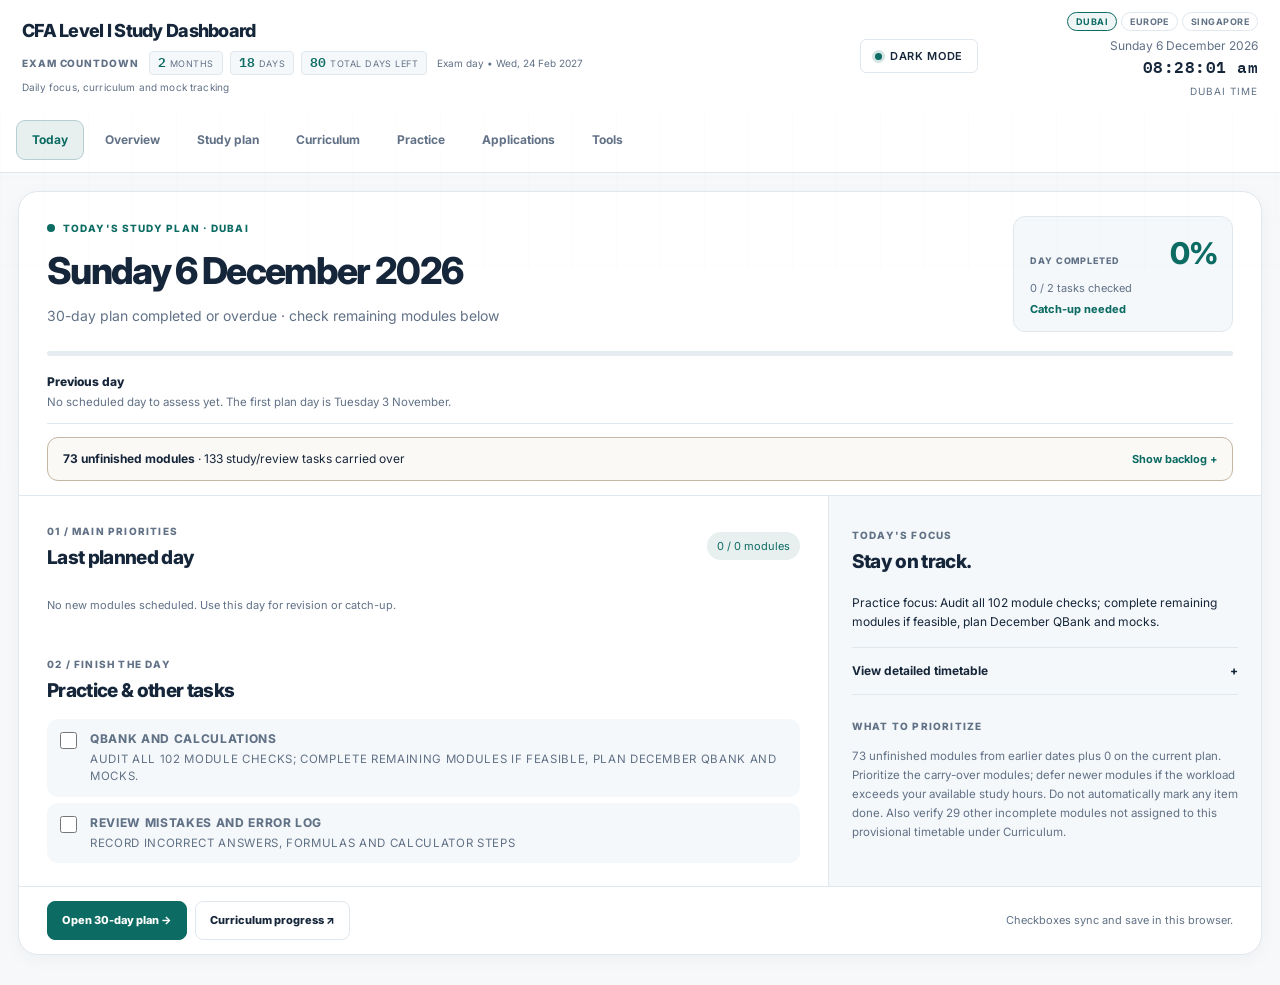
==== commit 8275f44a: "Enable tabbed focus workspace; open sections without scrolling" ====
--- a/index.html
+++ b/index.html
@@ -373,7 +373,9 @@
 .today-footer{display:flex;align-items:center;gap:8px;padding:16px 32px;margin:0;border-top:1px solid var(--line);flex-wrap:wrap}.today-footer a{font-size:11px;border-radius:8px;padding:10px 14px;text-decoration:none;font-weight:800}.today-footer a:first-child{background:var(--accent);color:var(--button-text);border:1px solid var(--accent)}.today-footer a:nth-child(2){background:transparent;color:var(--text);border:1px solid var(--line)}.today-footer .tiny{margin-left:auto;flex:initial}
 @media(max-width:900px){.today-grid{grid-template-columns:1fr}.today-side{border:0;border-top:1px solid var(--line)}}@media(max-width:640px){.today-command{border-radius:13px}.today-heading{padding:22px 18px;flex-direction:column;align-items:stretch}.today-summary{width:100%}.today-meter{margin:0 18px 16px}.today-stat,.today-carry{margin-left:18px;margin-right:18px}.today-work,.today-side{padding:23px 18px}.today-footer{padding:16px 18px}.today-footer .tiny{width:100%;margin-top:5px}.today-carry .carry-list{grid-template-columns:1fr}}
 
-</style></head>
+</style>
+<link rel="stylesheet" href="./workspace.css?v=20261104"/>
+</head>
 <body>
 <header><div class="header-row"><div class="header-title-area">
   <h1>CFA Level I Study Dashboard</h1>
@@ -1469,7 +1471,7 @@
  if(overdue.length){
   carry.hidden=false;
   const recent=overdue.sort((a,b)=>(a.t.type==="module"?0:1)-(b.t.type==="module"?0:1)||b.d.date.localeCompare(a.d.date)),display=recent.slice(0,6);
-  carry.innerHTML=`<h3>Carry-over · ${overdue.length} unchecked earlier task${overdue.length===1?"":"s"}</h3><p>First clear unfinished learning, then proceed with today’s modules. ${overdueModules} are curriculum modules. Showing the ${display.length} most recent; open the 30-day plan for the complete backlog.</p><div class="carry-list">${display.map(({d,t})=>commandTaskHTML(d,t,true)).join("")}</div>`;
+  carry.innerHTML=`<details class="carry-disclosure"><summary><span><strong>${overdueModules} unfinished module${overdueModules===1?"":"s"}</strong> · ${overdue.length} study/review task${overdue.length===1?"":"s"} carried over</span><span class="carry-open-label">Show backlog +</span></summary><p>Prioritize unfinished modules, then practice and error review. The latest ${display.length} tasks are shown; the study plan contains all older items.</p><div class="carry-list">${display.map(({d,t})=>commandTaskHTML(d,t,true)).join("")}</div></details>`;
   advice.textContent=`${overdueModules} unfinished module${overdueModules===1?"":"s"} from earlier dates plus ${view.modules.filter(m=>!roadmapChecked(m)).length} on the current plan. Prioritize the carry-over modules; defer newer modules if the workload exceeds your available study hours. Do not automatically mark any item done.`;
   status.textContent="Catch-up needed";
  }else{
@@ -1619,4 +1621,6 @@
 initPomodoro();
 updateLiveClock();
 setInterval(()=>{updateLiveClock();updateExamCountdown()},1000);
-</script></body></html>+</script>
+<script src="./workspace.js?v=20261104"></script>
+</body></html>
--- a/workspace.css
+++ b/workspace.css
@@ -0,0 +1,48 @@
+/* 2026 CFA Tracker: quiet multi-view workspace */
+html{scroll-behavior:auto}
+header{padding:12px 22px;background:var(--header-bg);border-bottom:0;position:relative}
+header .header-row{max-width:1410px;margin:auto}
+header h1{font-size:18px;font-weight:800;letter-spacing:-.04em}
+header .sub{font-size:10px}
+header .exam-countdown{margin-top:7px}
+header .countdown-unit{padding:4px 8px}
+header .countdown-value{font-size:13px}
+header .live-clock strong{font-size:16px}
+.workspace-nav{display:flex;gap:5px;padding:8px 16px 12px;max-width:1450px;margin:auto;overflow-x:auto;scrollbar-width:thin;background:var(--header-bg);border-bottom:1px solid var(--line)}
+.workspace-navbtn{white-space:nowrap;flex-shrink:0;border:1px solid transparent;border-radius:9px;background:transparent;color:var(--muted);font-size:12px;font-weight:700;text-transform:none;letter-spacing:0;padding:10px 15px;box-shadow:none}
+.workspace-navbtn:hover{border-color:var(--line);background:var(--card2);color:var(--text)}
+.workspace-navbtn.active{background:color-mix(in srgb,var(--accent) 10%,var(--card));border-color:color-mix(in srgb,var(--accent) 20%,var(--line));color:var(--accent)}
+body>.wrap{max-width:1450px;margin:auto;padding:18px 18px 30px}
+.workspace-pane[hidden],.workspace-subpane[hidden]{display:none!important}
+#workspaceViews{min-height:60vh}
+.workspace-heading{padding:0 2px 4px;margin:0 0 18px;position:relative;background:transparent;border:0}
+.workspace-heading h2{font-size:clamp(25px,3vw,32px);margin:4px 0 6px;letter-spacing:-.04em;font-weight:800}
+.workspace-heading p{font-size:12px;color:var(--muted);margin:0}
+.workspace-eyebrow{font-size:10px;text-transform:uppercase;letter-spacing:.13em;color:var(--accent);font-weight:800}
+.workspace-subnav{display:flex;align-items:center;flex-wrap:wrap;gap:7px;margin:0 0 17px;padding:0 0 13px;border-bottom:1px solid var(--line)}
+.workspace-subbtn{background:transparent;border:1px solid var(--line);color:var(--muted);font-size:12px;text-transform:none;letter-spacing:0;border-radius:8px;padding:9px 13px;font-weight:700}
+.workspace-subbtn:hover{background:var(--card2);color:var(--text)}
+.workspace-subbtn.active{background:var(--accent);border-color:var(--accent);color:var(--button-text)}
+.workspace-journal{display:grid;grid-template-columns:minmax(0,1.5fr) minmax(240px,.75fr);gap:14px;align-items:start}
+.workspace-journal>.card{margin:0}
+.workspace-pane .card{box-shadow:0 4px 14px rgba(16,36,50,.035)}
+.workspace-pane #sprintChecklist,.workspace-pane #mockExams,.workspace-pane #errorLog,.workspace-pane #mifApplications,.workspace-pane #history,.workspace-pane #sync,.workspace-pane #resources{margin-top:0!important}
+.workspace-pane #curriculum>.section-heading{margin-top:0}
+.workspace-pane #curriculum .two{grid-template-columns:minmax(0,1.7fr) minmax(260px,.7fr)}
+.workspace-pane #curriculum .two aside{display:grid;align-content:start;gap:12px}
+.workspace-pane #focus{max-width:1020px;margin:0 auto!important}
+/* Keep today's study list primary; hide old day's detailed backlog until expanded. */
+.workspace-pane .today-command{margin:0;max-width:100%;box-shadow:0 4px 18px rgba(24,43,57,.04)}
+.workspace-pane .today-command .today-heading{padding:24px 28px 19px}
+.workspace-pane .today-command .today-work{padding:23px 28px}
+.workspace-pane .today-command .today-stat{margin:0 28px 13px;background:transparent;border:0;border-bottom:1px solid var(--line);border-radius:0;padding:7px 0 12px}
+.workspace-pane .today-command .today-meter{margin:0 28px 10px}
+.workspace-pane .today-command .today-carry{margin:0 28px 14px;padding:12px 15px}
+.workspace-pane .today-command .today-footer{padding:14px 28px}
+.carry-disclosure>summary{display:flex;align-items:center;justify-content:space-between;gap:10px;cursor:pointer;list-style:none;font-size:12px}
+.carry-disclosure>summary::-webkit-details-marker{display:none}
+.carry-open-label{font-size:11px;color:var(--accent);white-space:nowrap;font-weight:700}
+.carry-disclosure[open] .carry-list{margin-top:12px}
+.carry-disclosure p{margin:10px 0 8px}
+@media(max-width:900px){.workspace-pane #curriculum .two,.workspace-journal{grid-template-columns:1fr}.workspace-pane .today-command .today-heading,.workspace-pane .today-command .today-work{padding:22px 20px}.workspace-pane .today-command .today-stat,.workspace-pane .today-command .today-carry,.workspace-pane .today-command .today-meter{margin-left:20px;margin-right:20px}}
+@media(max-width:620px){header{padding:12px 16px}.workspace-nav{padding:8px 10px 11px}.workspace-navbtn{font-size:11px;padding:9px 12px}body>.wrap{padding:14px 11px 27px}.workspace-subbtn{font-size:11px;padding:8px 11px}}
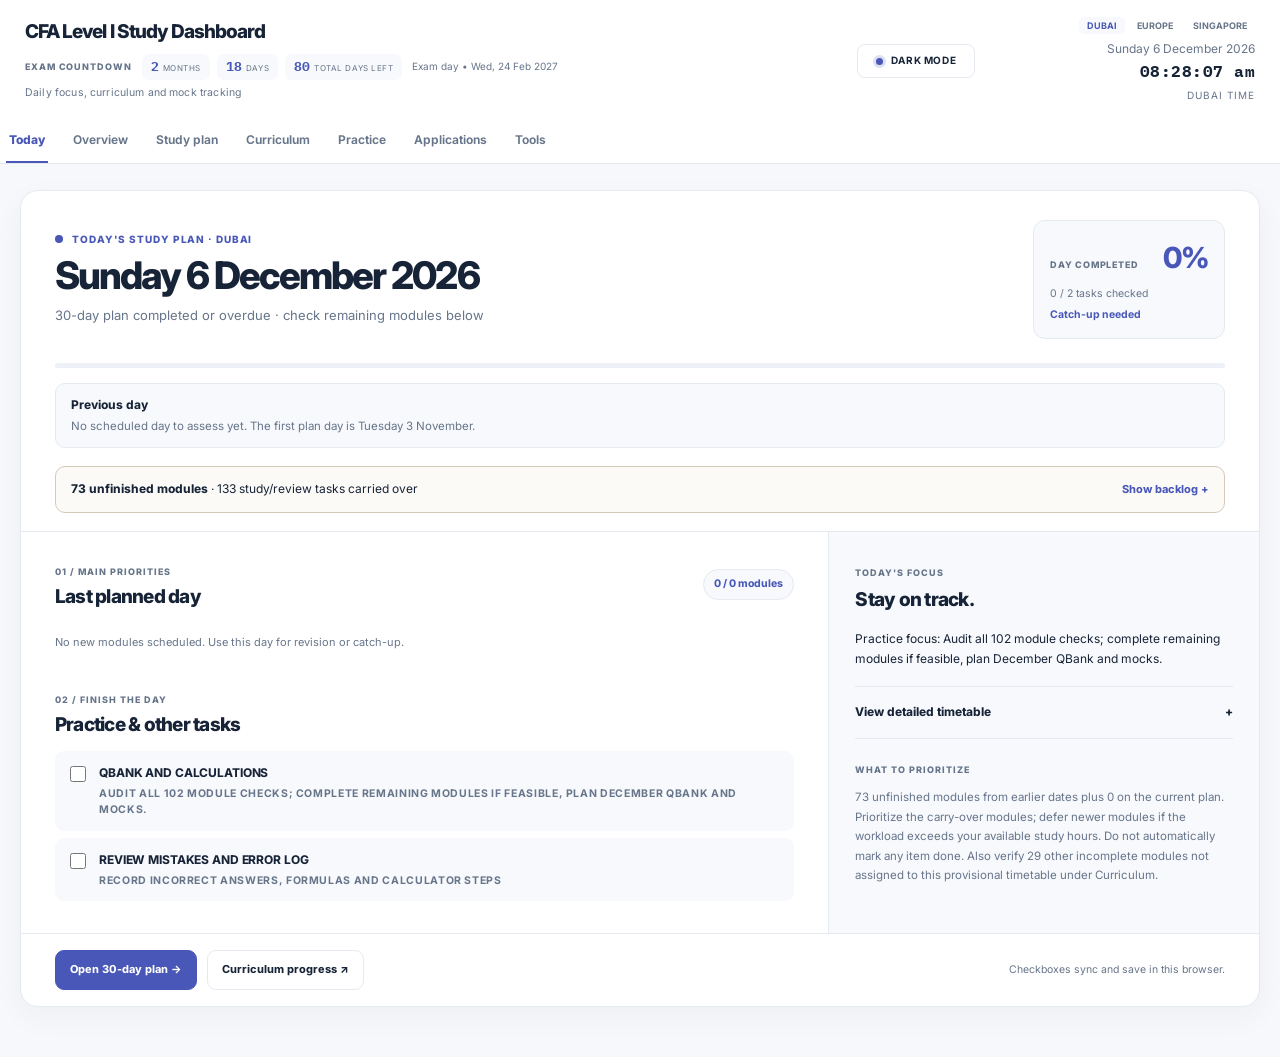
==== commit b1d3caa4: "Refresh CFA Tracker stylesheet cache after visual polish" ====
--- a/index.html
+++ b/index.html
@@ -374,7 +374,7 @@
 @media(max-width:900px){.today-grid{grid-template-columns:1fr}.today-side{border:0;border-top:1px solid var(--line)}}@media(max-width:640px){.today-command{border-radius:13px}.today-heading{padding:22px 18px;flex-direction:column;align-items:stretch}.today-summary{width:100%}.today-meter{margin:0 18px 16px}.today-stat,.today-carry{margin-left:18px;margin-right:18px}.today-work,.today-side{padding:23px 18px}.today-footer{padding:16px 18px}.today-footer .tiny{width:100%;margin-top:5px}.today-carry .carry-list{grid-template-columns:1fr}}
 
 </style>
-<link rel="stylesheet" href="./workspace.css?v=20261104"/>
+<link rel="stylesheet" href="./workspace.css?v=20261104-style2"/>
 </head>
 <body>
 <header><div class="header-row"><div class="header-title-area">
--- a/workspace.css
+++ b/workspace.css
@@ -1,48 +1,240 @@
-/* 2026 CFA Tracker: quiet multi-view workspace */
+/* CFA Tracker — visual refresh, 4 November 2026.
+   Presentation only: no changes to modules, checkboxes, schedules or storage. */
+
+/* 1. Design system */
+:root{
+  --bg:#f7f8fb;--card:#ffffff;--card2:#f7f9fc;--line:#e5e9f0;
+  --text:#172337;--muted:#67758a;--accent:#4857b8;--accent2:#6e7bd4;
+  --good:#167b60;--warn:#aa7628;--bad:#b34d56;--soft:#edf0f6;
+  --body-bg:#f7f8fb;--header-bg:rgba(255,255,255,.97);--input-bg:#ffffff;
+  --shadow:0 3px 22px rgba(23,35,55,.035);--button-text:#ffffff;
+  --serif:'Inter',system-ui,-apple-system,sans-serif;
+  --ui-radius:14px;--ui-focus:0 0 0 3px rgba(72,87,184,.15)
+}
+html[data-theme="dark"]{
+  --bg:#101622;--card:#192230;--card2:#202c3c;--line:#303e50;
+  --text:#edf2f8;--muted:#a3b1c5;--accent:#9eacff;--accent2:#7e90e8;
+  --good:#70d8af;--warn:#e8b86c;--bad:#f19c9b;--soft:#2b3849;
+  --body-bg:#101622;--header-bg:rgba(21,30,42,.97);--input-bg:#202c3c;
+  --shadow:0 6px 28px rgba(0,0,0,.16);--button-text:#101622;
+}
 html{scroll-behavior:auto}
-header{padding:12px 22px;background:var(--header-bg);border-bottom:0;position:relative}
-header .header-row{max-width:1410px;margin:auto}
-header h1{font-size:18px;font-weight:800;letter-spacing:-.04em}
-header .sub{font-size:10px}
-header .exam-countdown{margin-top:7px}
-header .countdown-unit{padding:4px 8px}
-header .countdown-value{font-size:13px}
-header .live-clock strong{font-size:16px}
-.workspace-nav{display:flex;gap:5px;padding:8px 16px 12px;max-width:1450px;margin:auto;overflow-x:auto;scrollbar-width:thin;background:var(--header-bg);border-bottom:1px solid var(--line)}
-.workspace-navbtn{white-space:nowrap;flex-shrink:0;border:1px solid transparent;border-radius:9px;background:transparent;color:var(--muted);font-size:12px;font-weight:700;text-transform:none;letter-spacing:0;padding:10px 15px;box-shadow:none}
-.workspace-navbtn:hover{border-color:var(--line);background:var(--card2);color:var(--text)}
-.workspace-navbtn.active{background:color-mix(in srgb,var(--accent) 10%,var(--card));border-color:color-mix(in srgb,var(--accent) 20%,var(--line));color:var(--accent)}
-body>.wrap{max-width:1450px;margin:auto;padding:18px 18px 30px}
+body{background:var(--body-bg);color:var(--text);font:13.5px/1.57 'Inter',system-ui,-apple-system,sans-serif}
+body::before{display:none!important}
+h1,h2,h3{font-family:'Inter',system-ui,-apple-system,sans-serif;letter-spacing:-.035em}
+button,input,select,textarea{font-family:inherit}
+button{border-radius:9px;font-size:11.5px;letter-spacing:0;text-transform:none;font-weight:700;box-shadow:none}
+button:hover{filter:none}
+button:focus-visible,a:focus-visible,input:focus-visible,select:focus-visible,textarea:focus-visible,summary:focus-visible{outline:2px solid var(--accent);outline-offset:3px}
+input:not([type="checkbox"]):not([type="range"]),select,textarea{
+  background:var(--input-bg);border:1px solid var(--line);
+  border-radius:9px;padding:10px 11px;color:var(--text);
+}
+input[type=checkbox]{accent-color:var(--accent)}
+.card{border-radius:var(--ui-radius);border:1px solid var(--line);background:var(--card);box-shadow:var(--shadow);padding:21px}
+.metric{font-family:'Inter',system-ui,sans-serif;font-size:25px;letter-spacing:-.055em;font-weight:770}
+label{font-size:10px;letter-spacing:.065em;font-weight:700}
+.tiny,.lefttext{color:var(--muted);line-height:1.55}
+.pill{font:650 10.5px 'Inter',system-ui,sans-serif;background:var(--card2);color:var(--muted);border-color:var(--line);padding:5px 9px}
+progress{height:7px;border-radius:99px}
+progress::-webkit-progress-value{background:var(--accent);border-radius:99px}
+progress::-moz-progress-bar{background:var(--accent);border-radius:99px}
+
+/* 2. Header & navigation */
+body>header{position:relative;background:var(--header-bg);padding:17px 25px 12px;border:0;backdrop-filter:none}
+body>header .header-row{max-width:1360px;margin:auto;gap:25px;align-items:center}
+body>header h1{font-size:19px;font-weight:800;letter-spacing:-.05em;line-height:1.22}
+body>header .sub{font-size:10.5px;margin-top:5px}
+body>header .exam-countdown{margin-top:10px;gap:7px}
+body>header .countdown-label{font-size:9px}
+body>header .countdown-unit{border:0;background:var(--card2);border-radius:7px;padding:6px 9px;box-shadow:none}
+body>header .countdown-value{font-size:13px;font-weight:750}
+body>header .countdown-name{font-size:8px}
+body>header .countdown-date{color:var(--muted)}
+body>header .theme-toggle{border-color:var(--line);border-radius:8px;background:transparent;font-size:10px;font-weight:700}
+body>header .theme-toggle:hover{background:var(--card2)}
+body>header .live-clock strong{font-size:16px;font-weight:750}
+body>header .clock-zone-btn{border:0;border-radius:5px;letter-spacing:0;font-size:9px}
+body>header .clock-zone-btn.active{border:0;background:var(--card2)}
+.workspace-nav{
+  display:flex;align-items:center;gap:22px;max-width:1360px;
+  margin:0 auto;padding:0 6px;overflow-x:auto;scrollbar-width:thin;
+  white-space:nowrap;background:var(--header-bg);
+  border-bottom:1px solid var(--line);position:sticky;top:0;z-index:30;
+}
+.workspace-navbtn{
+  flex:none;appearance:none;min-height:46px;padding:14px 3px 12px;
+  border:0;border-bottom:2px solid transparent;border-radius:0;
+  background:transparent;color:var(--muted);font-size:12px;font-weight:650;
+  line-height:1.3;letter-spacing:0;text-transform:none;transition:color .15s ease,border-color .15s ease;
+}
+.workspace-navbtn:hover{background:transparent;border-color:var(--line);color:var(--text)}
+.workspace-navbtn.active{
+  background:transparent;color:var(--accent);
+  border:0;border-bottom:2px solid var(--accent);font-weight:800;
+}
+.workspace-navbtn:focus-visible{outline-offset:-5px}
+body>.wrap{max-width:1400px;padding:26px 20px 50px;margin:0 auto}
+#workspaceViews{min-height:64vh}
 .workspace-pane[hidden],.workspace-subpane[hidden]{display:none!important}
-#workspaceViews{min-height:60vh}
-.workspace-heading{padding:0 2px 4px;margin:0 0 18px;position:relative;background:transparent;border:0}
-.workspace-heading h2{font-size:clamp(25px,3vw,32px);margin:4px 0 6px;letter-spacing:-.04em;font-weight:800}
+.workspace-pane{animation:workspaceFade .14s ease-out}
+@keyframes workspaceFade{from{opacity:.85}to{opacity:1}}
+
+/* 3. Page headings & navigation within a view */
+.workspace-heading{position:relative;padding:0 0 4px;margin:1px 0 23px;background:transparent;border:0;box-shadow:none;backdrop-filter:none}
+.workspace-heading h2{font-size:clamp(26px,3vw,34px);font-weight:800;line-height:1.2;letter-spacing:-.05em;margin:7px 0 5px}
 .workspace-heading p{font-size:12px;color:var(--muted);margin:0}
-.workspace-eyebrow{font-size:10px;text-transform:uppercase;letter-spacing:.13em;color:var(--accent);font-weight:800}
-.workspace-subnav{display:flex;align-items:center;flex-wrap:wrap;gap:7px;margin:0 0 17px;padding:0 0 13px;border-bottom:1px solid var(--line)}
-.workspace-subbtn{background:transparent;border:1px solid var(--line);color:var(--muted);font-size:12px;text-transform:none;letter-spacing:0;border-radius:8px;padding:9px 13px;font-weight:700}
-.workspace-subbtn:hover{background:var(--card2);color:var(--text)}
-.workspace-subbtn.active{background:var(--accent);border-color:var(--accent);color:var(--button-text)}
-.workspace-journal{display:grid;grid-template-columns:minmax(0,1.5fr) minmax(240px,.75fr);gap:14px;align-items:start}
-.workspace-journal>.card{margin:0}
-.workspace-pane .card{box-shadow:0 4px 14px rgba(16,36,50,.035)}
+.workspace-eyebrow{font-size:9.5px;font-weight:800;letter-spacing:.13em;text-transform:uppercase;color:var(--accent)}
+.workspace-subnav{display:flex;align-items:center;gap:5px;flex-wrap:wrap;padding:5px;margin:0 0 22px;border:1px solid var(--line);background:var(--card);border-radius:11px;width:max-content;max-width:100%}
+.workspace-subbtn{color:var(--muted);background:transparent;border:0;border-radius:7px;text-transform:none;letter-spacing:0;font-size:11.5px;font-weight:700;padding:10px 16px}
+.workspace-subbtn:hover{color:var(--text);background:var(--card2)}
+.workspace-subbtn.active{color:var(--accent);background:color-mix(in srgb,var(--accent) 10%,var(--card));border:0}
+.workspace-pane .card{box-shadow:var(--shadow)}
 .workspace-pane #sprintChecklist,.workspace-pane #mockExams,.workspace-pane #errorLog,.workspace-pane #mifApplications,.workspace-pane #history,.workspace-pane #sync,.workspace-pane #resources{margin-top:0!important}
+.workspace-pane #overview{margin-bottom:15px}
+.workspace-pane .section-heading{margin-top:0}
 .workspace-pane #curriculum>.section-heading{margin-top:0}
-.workspace-pane #curriculum .two{grid-template-columns:minmax(0,1.7fr) minmax(260px,.7fr)}
-.workspace-pane #curriculum .two aside{display:grid;align-content:start;gap:12px}
-.workspace-pane #focus{max-width:1020px;margin:0 auto!important}
-/* Keep today's study list primary; hide old day's detailed backlog until expanded. */
-.workspace-pane .today-command{margin:0;max-width:100%;box-shadow:0 4px 18px rgba(24,43,57,.04)}
-.workspace-pane .today-command .today-heading{padding:24px 28px 19px}
-.workspace-pane .today-command .today-work{padding:23px 28px}
-.workspace-pane .today-command .today-stat{margin:0 28px 13px;background:transparent;border:0;border-bottom:1px solid var(--line);border-radius:0;padding:7px 0 12px}
-.workspace-pane .today-command .today-meter{margin:0 28px 10px}
-.workspace-pane .today-command .today-carry{margin:0 28px 14px;padding:12px 15px}
-.workspace-pane .today-command .today-footer{padding:14px 28px}
-.carry-disclosure>summary{display:flex;align-items:center;justify-content:space-between;gap:10px;cursor:pointer;list-style:none;font-size:12px}
+.workspace-pane #curriculum .two{grid-template-columns:minmax(0,1.65fr) minmax(260px,.72fr);gap:16px}
+.workspace-pane #curriculum .two aside{display:grid;gap:14px;align-content:start}
+.workspace-pane #focus{max-width:1040px;margin:0 auto 15px!important}
+.workspace-journal{display:grid;grid-template-columns:minmax(0,1.45fr) minmax(245px,.7fr);gap:16px;align-items:start}
+
+/* 4. Today: single clear reading path */
+.workspace-pane .today-command{
+  background:var(--card);margin:0;max-width:100%;border:1px solid var(--line);
+  box-shadow:0 10px 30px rgba(26,37,62,.045);border-radius:18px;overflow:hidden
+}
+.workspace-pane .today-command .today-heading{padding:29px 34px 24px;gap:22px;align-items:center}
+.today-kicker{font:800 10px 'Inter',system-ui,sans-serif;color:var(--accent);letter-spacing:.09em;gap:9px}
+.today-dot{background:var(--accent)}
+.today-heading h2{font:800 clamp(26px,3vw,38px)/1.15 'Inter',system-ui,sans-serif;letter-spacing:-.052em;color:var(--text);margin:9px 0 8px}
+.today-sub{font-size:13px;color:var(--muted);line-height:1.5}
+.today-summary{width:192px;min-width:0;background:var(--card2);border:1px solid var(--line);border-radius:12px;padding:14px 16px;gap:5px}
+.today-summary-top span{color:var(--muted);font-size:9px;letter-spacing:.09em;font-weight:800}
+.today-summary-top strong{color:var(--accent);font-size:29px;letter-spacing:-.06em}
+.today-summary>span{color:var(--muted);font-size:10.5px}
+.today-summary .today-status{font-weight:700;color:var(--accent)}
+.workspace-pane .today-command .today-meter{height:5px;background:var(--soft);margin:0 34px 15px}
+.today-meter span{background:var(--accent)}
+.workspace-pane .today-command .today-stat{
+  margin:0 34px 18px;background:var(--card2);border:1px solid var(--line);
+  border-radius:10px;padding:12px 15px;color:var(--muted)
+}
+.today-stat strong{font-size:12px;color:var(--text);font-weight:750}
+.today-stat p{font-size:11.5px;line-height:1.55;margin:4px 0 0;color:var(--muted)}
+.workspace-pane .today-command .today-carry{margin:0 34px 18px;background:color-mix(in srgb,var(--warn) 4%,var(--card));border:1px solid color-mix(in srgb,var(--warn) 28%,var(--line));border-radius:10px;padding:13px 15px}
+.carry-disclosure>summary{display:flex;align-items:center;justify-content:space-between;gap:12px;cursor:pointer;list-style:none;font-size:12px}
 .carry-disclosure>summary::-webkit-details-marker{display:none}
-.carry-open-label{font-size:11px;color:var(--accent);white-space:nowrap;font-weight:700}
-.carry-disclosure[open] .carry-list{margin-top:12px}
-.carry-disclosure p{margin:10px 0 8px}
-@media(max-width:900px){.workspace-pane #curriculum .two,.workspace-journal{grid-template-columns:1fr}.workspace-pane .today-command .today-heading,.workspace-pane .today-command .today-work{padding:22px 20px}.workspace-pane .today-command .today-stat,.workspace-pane .today-command .today-carry,.workspace-pane .today-command .today-meter{margin-left:20px;margin-right:20px}}
-@media(max-width:620px){header{padding:12px 16px}.workspace-nav{padding:8px 10px 11px}.workspace-navbtn{font-size:11px;padding:9px 12px}body>.wrap{padding:14px 11px 27px}.workspace-subbtn{font-size:11px;padding:8px 11px}}+.carry-disclosure>summary strong{font-weight:750}
+.carry-open-label{color:var(--accent);font-weight:750;font-size:11px;white-space:nowrap}
+.carry-disclosure[open] .carry-list{margin-top:13px}
+.carry-disclosure p{margin:10px 0 8px;color:var(--muted)}
+.today-grid{grid-template-columns:minmax(0,1.5fr) minmax(275px,.8fr);gap:0;margin-top:0;border-top:1px solid var(--line)}
+.workspace-pane .today-command .today-work{padding:28px 34px 32px}
+.today-label{font-family:'Inter',system-ui,sans-serif;color:var(--muted);font-size:9px;letter-spacing:.11em;font-weight:800}
+.today-section-top{margin-bottom:14px}
+.today-section-top h3,.today-side h3{font-size:19px;line-height:1.25;font-weight:800;letter-spacing:-.04em}
+.today-followup{margin-top:26px}
+.today-count{background:var(--card2);color:var(--accent);border:1px solid var(--line);font-size:10.5px;font-weight:750;padding:6px 10px;border-radius:50px}
+.today-list{display:grid;gap:9px}
+.today-task{
+  display:flex;align-items:flex-start;gap:13px;padding:15px 16px;
+  background:var(--card);border:1px solid var(--line);border-radius:12px;
+  transition:background .15s,border-color .15s,box-shadow .15s;
+  cursor:pointer;
+}
+.today-task:hover{background:color-mix(in srgb,var(--accent) 2%,var(--card));border-color:color-mix(in srgb,var(--accent) 35%,var(--line));box-shadow:0 3px 12px rgba(30,40,70,.035)}
+.today-task input{width:19px;height:19px;margin:2px 0 0;flex:none;accent-color:var(--accent)}
+.today-task strong{color:var(--text);font-size:13px;font-weight:740;letter-spacing:-.01em;line-height:1.42}
+.today-task small{color:var(--muted);font-size:11.5px;line-height:1.5;margin-top:5px}
+.today-task.complete{background:var(--card2);opacity:.72}
+.today-task.complete strong{text-decoration:line-through;text-decoration-color:var(--muted)}
+.today-extras{gap:7px}
+.today-extras .today-task{background:var(--card2);border:1px solid transparent;border-radius:9px;padding:12px 14px}
+.today-extras .today-task:hover{background:var(--card);border-color:var(--line)}
+.today-extras .today-task strong{font-size:12px}
+.today-extras .today-task small{font-size:10.5px}
+.today-extras .today-task input{width:16px;height:16px}
+.today-side{padding:29px 26px;background:var(--card2);border-left:1px solid var(--line);border-radius:0;border-top:0}
+.today-side h3{margin:6px 0 17px}
+.today-practice{font-size:12px;line-height:1.67;color:var(--text);border-bottom:1px solid var(--line);padding:0 0 17px}
+.today-side details{padding:16px 0;border-top:0;border-bottom:1px solid var(--line);margin:0}
+.today-side summary{font-size:12px;color:var(--text);font-weight:750;display:flex;justify-content:space-between;cursor:pointer}
+.today-side .roadmap-line{grid-template-columns:84px 1fr;gap:10px;border-bottom-color:var(--line);font-size:11px}
+.today-side .roadmap-line time{font-size:10px;color:var(--muted)}
+.today-advice{margin-top:19px}
+.today-advice p{font-size:11.5px;color:var(--muted);line-height:1.7;margin-top:9px}
+.workspace-pane .today-command .today-footer{margin:0;border-top:1px solid var(--line);padding:16px 34px;gap:10px}
+.today-footer a{font-size:11px!important;border-radius:9px!important;padding:10px 14px!important;font-weight:750!important}
+.today-footer a:first-child{background:var(--accent);border:1px solid var(--accent);color:var(--button-text)}
+.today-footer a:nth-child(2){background:var(--card);border:1px solid var(--line);color:var(--text)}
+.today-footer .tiny{font-size:10.5px;color:var(--muted);margin-left:auto}
+
+/* 5. Other views: clear hierarchy without extra decoration */
+#workspace-overview .grid .card{padding:22px 22px 20px}
+#workspace-overview .grid .card label{font-weight:700;color:var(--muted)}
+#workspace-overview .grid .card .metric{font-size:26px}
+#workspace-overview .grid .card .tiny{margin-top:7px}
+#workspace-overview .grid .card progress{margin-top:7px}
+#workspace-overview #revisionRoadmap .grid{gap:16px!important}
+#workspace-plan #sprintChecklist{padding:25px 27px}
+#workspace-plan .roadmap-meta{gap:8px;margin:13px 0}
+#workspace-plan .roadmap-controls{margin:19px 0 22px}
+#workspace-plan .sprint-grid{gap:15px}
+#workspace-plan .sprint-day{background:var(--card);border:1px solid var(--line);border-radius:13px;padding:18px}
+#workspace-plan .sprint-day.roadmap-today{border-color:var(--accent);box-shadow:0 0 0 2px color-mix(in srgb,var(--accent) 12%,transparent)}
+#workspace-plan .sprint-day h3{font-size:16px;letter-spacing:-.03em;margin:6px 0 13px}
+#workspace-plan .sprint-task{padding:12px 0;border-color:var(--line);gap:12px}
+#workspace-plan .sprint-task strong{font-weight:700}
+#workspace-plan .roadmap-note{background:var(--card2);border:1px solid var(--line);border-radius:9px;color:var(--muted);line-height:1.65}
+#workspace-curriculum .tabs{display:flex;gap:3px;padding:0 0 12px}
+#workspace-curriculum .tab{padding:10px 12px 12px;border-bottom:2px solid transparent}
+#workspace-curriculum .tab.active{color:var(--accent);border-bottom-color:var(--accent)}
+#workspace-curriculum .tab-name{font-size:12px}
+#workspace-curriculum .tab-sub{color:var(--muted)}
+#workspace-curriculum .module{padding:13px 2px;gap:10px}
+#workspace-curriculum .modname{color:var(--text);font-size:12.5px;font-weight:720;line-height:1.45}
+#workspace-curriculum .donebox{background:var(--card2);border-color:var(--line);border-radius:8px;padding:8px 10px}
+#workspace-curriculum .topichead h2{font-size:20px}
+#workspace-curriculum .weight-row{padding:12px 0}
+#workspace-practice .mock-stat,#workspace-applications .application-stat,#workspace-practice .error-stat,#workspace-practice .history-stat{background:var(--card2);border-color:var(--line);border-radius:11px}
+#workspace-practice .mock-table th,#workspace-practice .error-table th,#workspace-practice .history-table th,#workspace-applications .application-table th{color:var(--muted)}
+#workspace-practice .empty-state{border-color:var(--line);background:var(--card2)}
+#workspace-tools .pomodoro-shell{background:var(--card2);border-color:var(--line);border-radius:15px}
+#workspace-tools .pomo-left,#workspace-tools .pomo-right{border-radius:13px;box-shadow:none}
+#workspace-tools .timer-controls button{border-radius:8px}
+#workspace-tools .timer-ring{box-shadow:none}
+.workspace-journal{grid-template-columns:minmax(0,1.45fr) minmax(245px,.7fr);gap:16px}
+
+/* 6. Responsive & accessibility */
+@media(max-width:1000px){
+  .workspace-pane #curriculum .two,.workspace-journal{grid-template-columns:1fr}
+  .today-grid{grid-template-columns:1fr}
+  .today-side{border-left:0;border-top:1px solid var(--line);padding:23px 28px}
+}
+@media(max-width:720px){
+  body>header{padding:12px 16px 9px}
+  body>header .header-row{gap:14px}
+  body>header h1{font-size:17px}
+  .workspace-nav{gap:19px;padding:0 14px}
+  .workspace-navbtn{min-height:42px;font-size:11.5px;padding:12px 1px 11px}
+  body>.wrap{padding:17px 12px 34px}
+  .workspace-heading{margin-bottom:18px}
+  .workspace-subnav{width:100%}
+  .workspace-subbtn{font-size:11px;padding:9px 12px}
+  .workspace-pane .today-command{border-radius:13px}
+  .workspace-pane .today-command .today-heading{padding:22px 20px;align-items:stretch;flex-direction:column;gap:15px}
+  .today-heading h2{font-size:29px}
+  .today-summary{width:100%}
+  .workspace-pane .today-command .today-meter{margin:0 20px 15px}
+  .workspace-pane .today-command .today-stat,.workspace-pane .today-command .today-carry{margin:0 20px 15px}
+  .workspace-pane .today-command .today-work{padding:24px 20px}
+  .workspace-pane .today-command .today-side{padding:24px 20px}
+  .workspace-pane .today-command .today-footer{padding:15px 20px}
+  .today-footer .tiny{width:100%;margin:3px 0 0}
+  .today-carry .carry-list{grid-template-columns:1fr}
+  #workspace-plan #sprintChecklist{padding:19px}
+}
+@media(prefers-reduced-motion:reduce){
+  *,*::before,*::after{scroll-behavior:auto!important;animation-duration:.01ms!important;transition-duration:.01ms!important}
+}
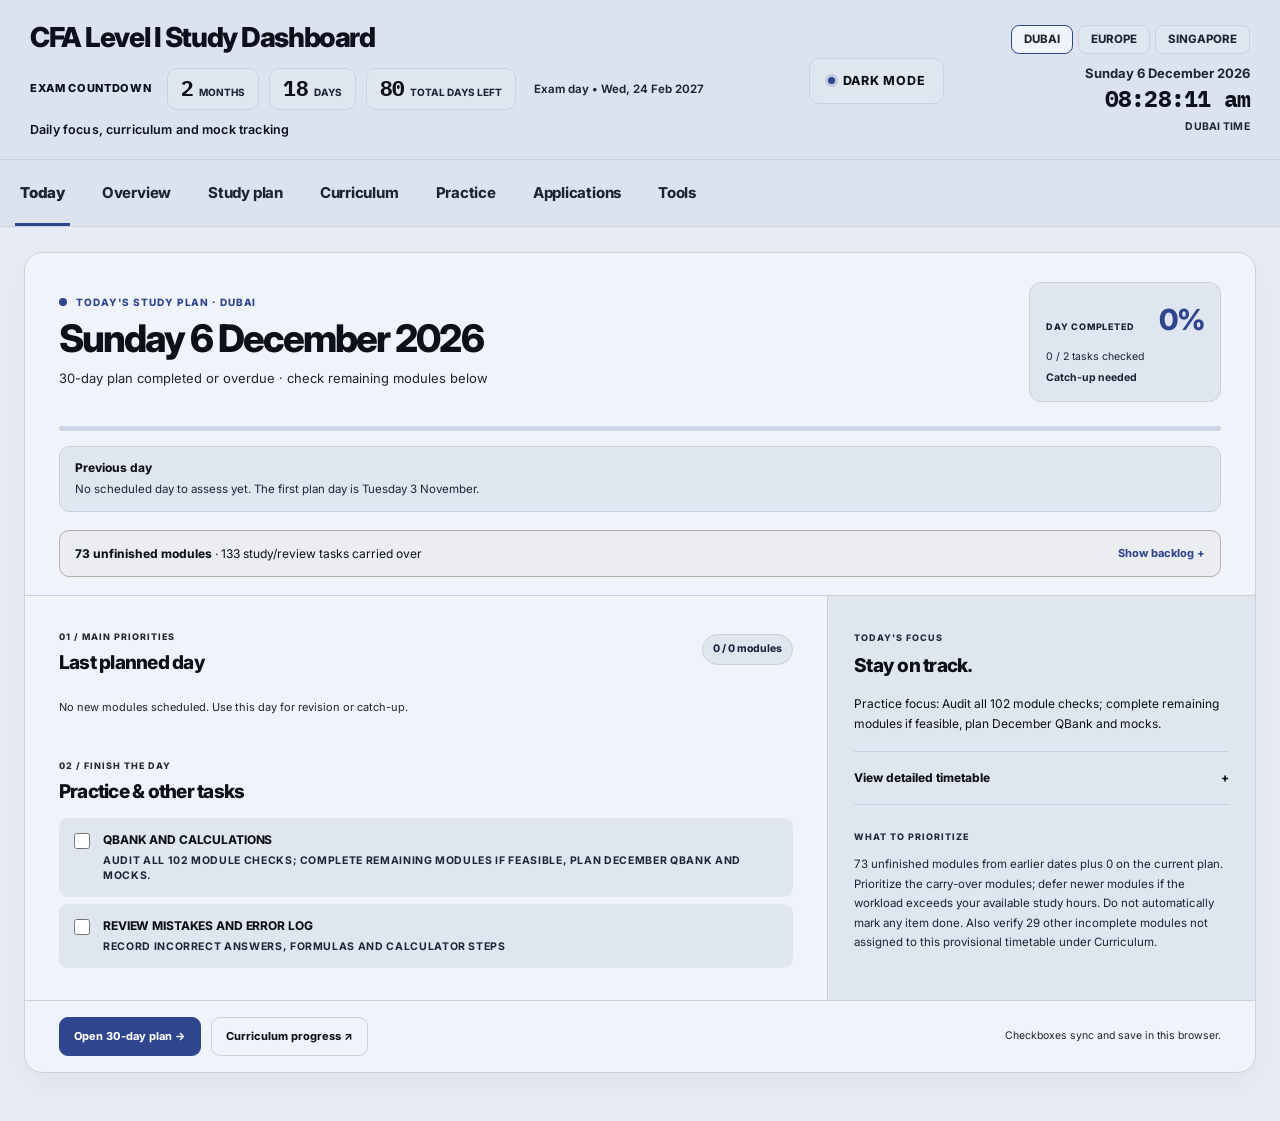
==== commit 7b83fad1: "Load latest CFA Tracker color and enlarged header styling" ====
--- a/index.html
+++ b/index.html
@@ -374,7 +374,7 @@
 @media(max-width:900px){.today-grid{grid-template-columns:1fr}.today-side{border:0;border-top:1px solid var(--line)}}@media(max-width:640px){.today-command{border-radius:13px}.today-heading{padding:22px 18px;flex-direction:column;align-items:stretch}.today-summary{width:100%}.today-meter{margin:0 18px 16px}.today-stat,.today-carry{margin-left:18px;margin-right:18px}.today-work,.today-side{padding:23px 18px}.today-footer{padding:16px 18px}.today-footer .tiny{width:100%;margin-top:5px}.today-carry .carry-list{grid-template-columns:1fr}}
 
 </style>
-<link rel="stylesheet" href="./workspace.css?v=20261104-style2"/>
+<link rel="stylesheet" href="./workspace.css?v=20261104-header3"/>
 </head>
 <body>
 <header><div class="header-row"><div class="header-title-area">
--- a/workspace.css
+++ b/workspace.css
@@ -237,4 +237,256 @@
 }
 @media(prefers-reduced-motion:reduce){
   *,*::before,*::after{scroll-behavior:auto!important;animation-duration:.01ms!important;transition-duration:.01ms!important}
+}
+
+
+/* 2026-11-04: softer tinted workspace, near-black copy, larger top controls.
+   Cosmetic-only overrides; preserve all tracker functionality. */
+:root:not([data-theme="dark"]){
+  --bg:#e7ebf3;
+  --card:#f0f3f9;
+  --card2:#e0e6f0;
+  --line:#c9d1df;
+  --text:#0b101a;
+  --muted:#252c39;
+  --accent:#2f458d;
+  --accent2:#465da3;
+  --good:#145a47;
+  --warn:#815517;
+  --bad:#8c303a;
+  --soft:#cdd6e5;
+  --body-bg:#e7ebf3;
+  --header-bg:#dce3ee;
+  --input-bg:#f3f5fa;
+  --shadow:0 3px 16px rgba(17,30,57,.045);
+  --button-text:#fff;
+}
+body{font-size:14px;line-height:1.6}
+:root:not([data-theme="dark"]) body{color:#0b101a}
+:root:not([data-theme="dark"]) .tiny,
+:root:not([data-theme="dark"]) .lefttext,
+:root:not([data-theme="dark"]) label,
+:root:not([data-theme="dark"]) .workspace-heading p,
+:root:not([data-theme="dark"]) .today-task small,
+:root:not([data-theme="dark"]) .today-sub,
+:root:not([data-theme="dark"]) .today-stat p,
+:root:not([data-theme="dark"]) .today-advice p,
+:root:not([data-theme="dark"]) .today-side .roadmap-line time,
+:root:not([data-theme="dark"]) .roadmap-note,
+:root:not([data-theme="dark"]) .roadmap-timetable,
+:root:not([data-theme="dark"]) .workspace-navbtn,
+:root:not([data-theme="dark"]) .workspace-subbtn,
+:root:not([data-theme="dark"]) .countdown-date,
+:root:not([data-theme="dark"]) .countdown-name,
+:root:not([data-theme="dark"]) #liveDay,
+:root:not([data-theme="dark"]) #liveZoneLabel,
+:root:not([data-theme="dark"]) .clock-zone-btn{
+  color:#1d2532;
+}
+:root:not([data-theme="dark"]) .today-task.complete,
+:root:not([data-theme="dark"]) .module.done{
+  opacity:.94;
+}
+:root:not([data-theme="dark"]) input::placeholder,
+:root:not([data-theme="dark"]) textarea::placeholder{color:#505a6a;opacity:1}
+:root:not([data-theme="dark"]) .today-count,
+:root:not([data-theme="dark"]) .pill{color:#17223b}
+:root:not([data-theme="dark"]) .today-summary>span,
+:root:not([data-theme="dark"]) .today-summary-top span{color:#182334}
+:root:not([data-theme="dark"]) .today-footer .tiny{color:#1d2532}
+
+/* A visible, slightly larger header, countdown, clock and nav. */
+body>header{
+  background:var(--header-bg);
+  padding:21px 30px 19px;
+  border-bottom:1px solid var(--line);
+}
+body>header .header-row{
+  max-width:1400px;
+  align-items:center;
+  gap:36px;
+}
+body>header h1{
+  font-size:clamp(23px,2.15vw,28px);
+  line-height:1.17;
+  letter-spacing:-.052em;
+  font-weight:820;
+  color:var(--text);
+}
+body>header .sub{
+  font-size:12.5px;
+  font-weight:600;
+  margin-top:10px;
+  color:var(--text);
+  opacity:1;
+}
+body>header .exam-countdown{
+  margin-top:15px;
+  gap:10px;
+  align-items:center;
+}
+body>header .countdown-label{
+  font-size:11px;
+  letter-spacing:.06em;
+  font-weight:800;
+  color:var(--text);
+  margin-right:6px;
+}
+body>header .countdown-unit{
+  padding:9px 13px;
+  border-radius:10px;
+  background:var(--card2);
+  border:1px solid var(--line);
+  gap:6px;
+}
+body>header .countdown-value{
+  font-size:21px;
+  font-weight:800;
+  color:var(--text);
+  letter-spacing:-.04em;
+}
+body>header .countdown-name{
+  font-size:10px;
+  font-weight:750;
+  color:var(--text);
+  letter-spacing:0;
+}
+body>header .countdown-date{
+  font-size:11.5px;
+  font-weight:650;
+  margin-left:8px;
+  color:var(--text);
+}
+body>header .theme-area{
+  gap:16px;
+  align-items:center;
+}
+body>header .theme-toggle{
+  font-size:12.5px;
+  font-weight:750;
+  border-radius:10px;
+  padding:12px 15px;
+  min-width:135px;
+  border:1px solid var(--line);
+  color:var(--text);
+  background:var(--card2);
+}
+body>header .live-clock{
+  min-width:290px;
+}
+body>header .live-clock #liveDay{
+  font-size:13px;
+  font-weight:700;
+  color:var(--text);
+  margin-top:9px;
+}
+body>header .live-clock strong{
+  font-size:23px;
+  font-weight:800;
+  line-height:1.3;
+  letter-spacing:-.035em;
+  color:var(--text);
+}
+body>header .live-clock>span{
+  font-size:10.5px;
+  color:var(--text);
+  font-weight:700;
+  letter-spacing:.025em;
+}
+body>header .clock-switcher{
+  gap:5px;
+}
+body>header .clock-zone-btn{
+  font-size:11.5px;
+  font-weight:750;
+  padding:8px 12px;
+  border-radius:8px;
+  background:var(--card2);
+  border:1px solid var(--line);
+  color:var(--text);
+}
+body>header .clock-zone-btn:hover,
+body>header .clock-zone-btn.active{
+  border:1px solid var(--accent);
+  color:var(--accent);
+  background:var(--card);
+}
+.workspace-nav{
+  max-width:1400px;
+  gap:27px;
+  min-height:67px;
+  padding:0 15px;
+  border-bottom:1px solid var(--line);
+  background:var(--header-bg);
+}
+.workspace-navbtn{
+  min-height:65px;
+  font-size:15px;
+  font-weight:750;
+  padding:20px 5px 18px;
+  letter-spacing:-.015em;
+  color:var(--text);
+}
+.workspace-navbtn.active{
+  font-weight:850;
+  color:var(--accent);
+  border-bottom:3px solid var(--accent);
+}
+.workspace-navbtn:hover{
+  color:var(--accent);
+  border-color:var(--accent);
+}
+body>.wrap{
+  max-width:1440px;
+  padding:25px 24px 48px;
+}
+.workspace-subbtn{
+  font-size:13px;
+  font-weight:750;
+  color:var(--text);
+}
+.workspace-heading h2{
+  color:var(--text);
+}
+.workspace-pane .today-command,
+.workspace-pane .card,
+.workspace-pane .sprint-day,
+.workspace-subnav{
+  background:var(--card);
+}
+.workspace-pane .today-command .today-side{
+  background:var(--card2);
+}
+.workspace-pane .today-command .today-summary,
+.workspace-pane .today-command .today-stat,
+.workspace-pane .today-extras .today-task{
+  background:var(--card2);
+}
+/* Do not allow huge countdown/header overflow on phones. */
+@media(max-width:1000px){
+  body>header .header-row{gap:18px;align-items:flex-start}
+  body>header .theme-area{flex-wrap:wrap;justify-content:flex-end}
+  body>header .exam-countdown{flex-wrap:wrap}
+  body>header .live-clock{min-width:235px}
+  .workspace-nav{gap:19px}
+  .workspace-navbtn{font-size:14px}
+}
+@media(max-width:680px){
+  body>header{padding:17px 16px 15px}
+  body>header .header-row{gap:18px}
+  body>header h1{font-size:23px}
+  body>header .sub{font-size:11.5px}
+  body>header .countdown-unit{padding:7px 9px}
+  body>header .countdown-value{font-size:17px}
+  body>header .countdown-name{font-size:9px}
+  body>header .countdown-date{width:100%;margin-left:0}
+  body>header .theme-area{justify-content:flex-start;align-items:flex-start}
+  body>header .theme-toggle{padding:10px 12px;min-width:115px;font-size:11.5px}
+  body>header .live-clock{min-width:0;width:100%;text-align:left}
+  body>header .clock-switcher{justify-content:flex-start}
+  body>header .clock-zone-btn{font-size:10.5px;padding:7px 9px}
+  body>header .live-clock strong{font-size:20px}
+  .workspace-nav{gap:17px;min-height:57px;padding:0 12px}
+  .workspace-navbtn{min-height:55px;padding:17px 2px 15px;font-size:13px}
+  body>.wrap{padding:17px 12px 36px}
 }
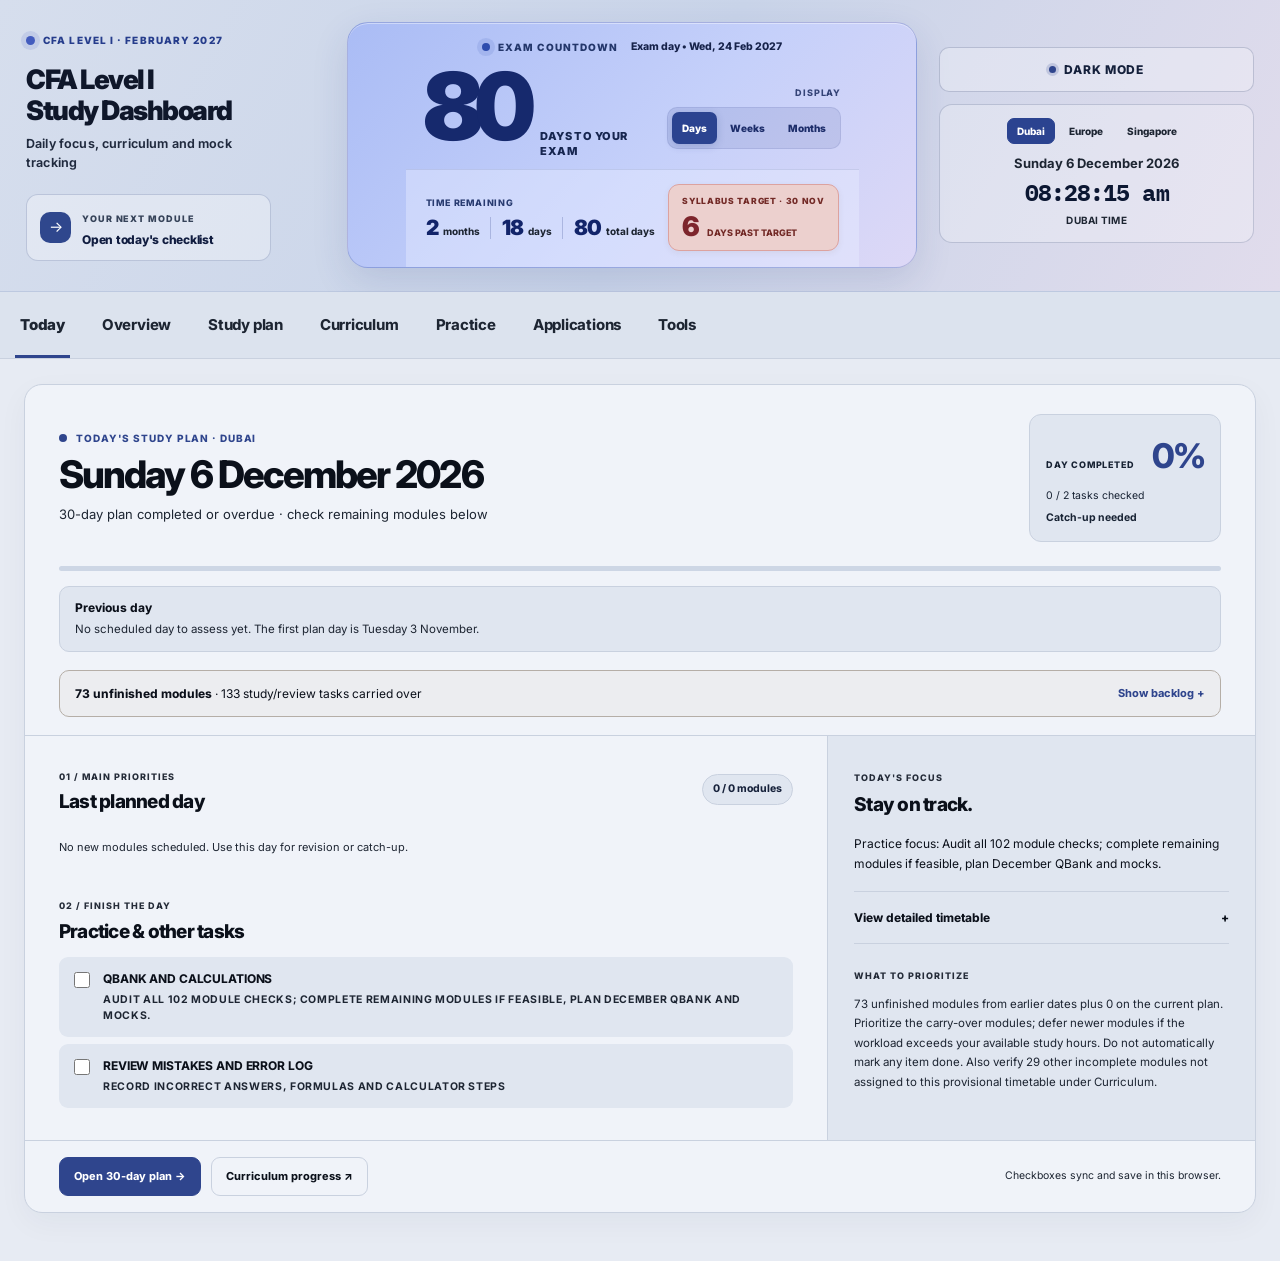
==== commit 20fb8572: "Launch interactive focused countdown with large numbers and syllabus milestone" ====
--- a/index.html
+++ b/index.html
@@ -375,19 +375,54 @@
 
 </style>
 <link rel="stylesheet" href="./workspace.css?v=20261104-header3"/>
+<link rel="stylesheet" href="./countdown-feature.css?v=20261104a"/>
 </head>
 <body>
-<header><div class="header-row"><div class="header-title-area">
-  <h1>CFA Level I Study Dashboard</h1>
-  <div class="exam-countdown" id="examCountdown" aria-live="polite">
-    <span class="countdown-label">Exam countdown</span>
-    <span class="countdown-unit"><span class="countdown-value" id="countdownMonths">—</span><span class="countdown-name">Months</span></span>
-    <span class="countdown-unit"><span class="countdown-value" id="countdownDays">—</span><span class="countdown-name">Days</span></span>
-    <span class="countdown-unit"><span class="countdown-value" id="countdownTotalDays">—</span><span class="countdown-name">Total days left</span></span>
-    <span class="countdown-date" id="countdownDateLabel">Set your exam date below</span>
-  </div>
-  <div class="sub">Daily focus, curriculum and mock tracking</div>
-</div><div class="theme-area"><button aria-pressed="false" class="theme-toggle" id="themeToggle" onclick="toggleTheme()" type="button"><span class="theme-dot"></span><span id="themeToggleText">Dark mode</span></button><div class="live-clock">
+<header class="dashboard-top"><div class="header-row">
+  <div class="header-title-area">
+    <div class="header-eyebrow">CFA LEVEL I · FEBRUARY 2027</div>
+    <h1>CFA Level I<span>Study Dashboard</span></h1>
+    <p class="sub">Daily focus, curriculum and mock tracking</p>
+    <a class="header-next" href="#todayCommand" aria-label="Go to your next scheduled study module">
+      <span class="header-next-icon" aria-hidden="true">→</span>
+      <span><span class="header-next-label">YOUR NEXT MODULE</span><strong id="headerNextModule">Open today's checklist</strong></span>
+    </a>
+  </div>
+  <div class="exam-countdown countdown-spotlight" id="examCountdown" aria-label="CFA Level I exam countdown">
+    <div class="cd-head">
+      <span class="cd-eyebrow"><span class="cd-signal" aria-hidden="true"></span>EXAM COUNTDOWN</span>
+      <span id="countdownDateLabel">24 Feb 2027</span>
+    </div>
+    <div class="cd-hero">
+      <div class="cd-primary">
+        <span id="countdownHeroValue" aria-live="polite">—</span>
+        <span id="countdownHeroUnit">DAYS TO YOUR EXAM</span>
+      </div>
+      <div class="cd-mode">
+        <span class="cd-mode-label">DISPLAY</span>
+        <div class="cd-mode-switch" role="group" aria-label="Countdown display units">
+          <button type="button" data-countdown-mode="days" aria-pressed="true" class="active">Days</button>
+          <button type="button" data-countdown-mode="weeks" aria-pressed="false">Weeks</button>
+          <button type="button" data-countdown-mode="months" aria-pressed="false">Months</button>
+        </div>
+      </div>
+    </div>
+    <div class="cd-base">
+      <div class="cd-breakdown">
+        <div class="cd-secondary-caption">TIME REMAINING</div>
+        <div class="cd-secondary">
+          <span class="countdown-unit"><span class="countdown-value" id="countdownMonths">—</span><span class="countdown-name">months</span></span>
+          <span class="countdown-unit"><span class="countdown-value" id="countdownDays">—</span><span class="countdown-name">days</span></span>
+          <span class="countdown-unit"><span class="countdown-value" id="countdownTotalDays">—</span><span class="countdown-name">total days</span></span>
+        </div>
+      </div>
+      <a class="cd-syllabus" id="syllabusFocus" href="#sprintChecklist" aria-label="Open study plan and syllabus deadline">
+        <span class="cd-syllabus-caption">SYLLABUS TARGET · 30 NOV</span>
+        <span class="cd-syllabus-value"><strong id="syllabusRemaining">—</strong><span id="syllabusRemainingUnit">DAYS TO FINISH SYLLABUS</span></span>
+      </a>
+    </div>
+  </div>
+  <div class="theme-area"><button aria-pressed="false" class="theme-toggle" id="themeToggle" onclick="toggleTheme()" type="button"><span class="theme-dot"></span><span id="themeToggleText">Dark mode</span></button><div class="live-clock">
   <div class="clock-switcher" role="group" aria-label="Display time zone">
     <button class="clock-zone-btn" data-clock-zone="Dubai" onclick="setClockZone('Dubai')" type="button">Dubai</button>
     <button class="clock-zone-btn" data-clock-zone="Europe" onclick="setClockZone('Europe')" type="button">Europe</button>
@@ -396,8 +431,8 @@
   <div id="liveDay">—</div>
   <strong id="liveTime">—</strong>
   <span id="liveZoneLabel">Dubai time</span>
-</div></div></div>
-</header>
+</div></div>
+</div></header>
 <nav class="top-nav" aria-label="Dashboard sections">
   <a href="#todayCommand">Today</a>
   <a href="#sprintChecklist">3 Nov – 2 Dec checklist</a><a href="#overview">Overview</a>
@@ -1623,4 +1658,5 @@
 setInterval(()=>{updateLiveClock();updateExamCountdown()},1000);
 </script>
 <script src="./workspace.js?v=20261104"></script>
+<script src="./countdown-experience.js?v=20261104b"></script>
 </body></html>
--- a/countdown-feature.css
+++ b/countdown-feature.css
@@ -0,0 +1,332 @@
+/* Countdown spotlight — high-salience, low-noise visual hierarchy.
+   Pure presentation. Complements the existing tabbed CFA Tracker. */
+
+body>header.dashboard-top{
+  padding:22px 26px 23px;
+  background:linear-gradient(118deg,#d6deed 0%,#c9d4e9 52%,#e1dcec 100%);
+  border-bottom:1px solid #bdc9e0;
+}
+html[data-theme="dark"] body>header.dashboard-top{
+  background:linear-gradient(118deg,#1b2539 0%,#25314d 57%,#282944 100%);
+  border-color:#39445c;
+}
+.dashboard-top .header-row{
+  display:grid;
+  grid-template-columns:minmax(206px,.76fr) minmax(420px,1.45fr) minmax(228px,.8fr);
+  align-items:center;
+  gap:22px;
+  max-width:1510px;
+  margin:0 auto;
+}
+.dashboard-top .header-title-area{min-width:0;align-self:center}
+.dashboard-top .header-eyebrow{
+  display:inline-flex;align-items:center;gap:8px;
+  color:#263d8c;font:850 10px/1.3 'Inter',system-ui,sans-serif;letter-spacing:.11em;
+  text-transform:uppercase;
+}
+.dashboard-top .header-eyebrow::before{
+  content:"";display:block;width:9px;height:9px;border-radius:50%;
+  background:#435cbe;box-shadow:0 0 0 5px rgba(63,90,192,.13);
+}
+.dashboard-top .header-title-area h1{
+  color:#0f172a;font-family:'Inter',system-ui,sans-serif;
+  font-size:clamp(23px,2.1vw,30px);
+  font-weight:880;line-height:1.13;letter-spacing:-.055em;margin:13px 0 10px;
+}
+.dashboard-top .header-title-area h1 span{display:block}
+.dashboard-top .sub{
+  color:#202a3e!important;opacity:1;
+  font-size:12.5px;font-weight:650;line-height:1.5;
+  max-width:235px;margin:0;
+}
+.dashboard-top .header-next{
+  display:flex;align-items:center;gap:11px;max-width:245px;
+  margin-top:21px;padding:11px 13px;text-decoration:none;
+  color:#111d40;background:rgba(255,255,255,.32);
+  border:1px solid rgba(52,76,131,.22);border-radius:12px;
+  transition:background .18s ease,transform .18s ease;
+}
+.dashboard-top .header-next:hover{background:rgba(255,255,255,.5);transform:translateY(-1px)}
+.dashboard-top .header-next-icon{
+  display:grid;place-items:center;flex:none;width:31px;height:31px;
+  background:#2f478d;color:#fff;font-size:15px;border-radius:10px;
+}
+.dashboard-top .header-next-label{
+  color:#364359;font-size:9px;font-weight:850;letter-spacing:.1em;
+}
+.dashboard-top #headerNextModule{
+  display:block;color:#111d40;font-size:12px;font-weight:800;
+  letter-spacing:-.02em;margin-top:2px;
+}
+
+/* Main countdown card — one number owns the visual emphasis. */
+.dashboard-top .countdown-spotlight{
+  min-width:0;display:flex;flex-direction:column;gap:0;
+  padding:0;overflow:hidden;margin:0;min-height:212px;
+  background:linear-gradient(133deg,#aabcf5 0%,#c5d0fa 54%,#ddd8f6 100%);
+  color:#131a35;
+  border:1px solid rgba(57,77,157,.27);
+  border-radius:21px;
+  box-shadow:0 13px 36px rgba(38,54,123,.13),inset 0 1px rgba(255,255,255,.4);
+}
+.dashboard-top .cd-head{
+  display:flex;align-items:center;justify-content:space-between;gap:13px;
+  padding:16px 22px 0;
+}
+.dashboard-top .cd-eyebrow{
+  display:inline-flex;align-items:center;gap:8px;
+  white-space:nowrap;color:#24376b;font-size:10px;font-weight:850;
+  letter-spacing:.11em;
+}
+.dashboard-top .cd-signal{
+  width:8px;height:8px;flex:none;border-radius:50%;
+  background:#2d4cae;box-shadow:0 0 0 5px rgba(45,76,174,.12);
+}
+.dashboard-top #countdownDateLabel{
+  color:#17234b;white-space:nowrap;font-size:10.5px;
+  font-weight:800;letter-spacing:0;
+}
+.dashboard-top .cd-hero{
+  display:flex;align-items:end;justify-content:space-between;
+  gap:14px;min-width:0;padding:4px 22px 11px;
+}
+.dashboard-top .cd-primary{
+  display:flex;align-items:baseline;min-width:0;gap:14px;
+}
+.dashboard-top #countdownHeroValue{
+  color:#16296d;display:inline-block;min-width:1.5ch;
+  font-family:'Inter',system-ui,sans-serif;font-weight:900;
+  font-variant-numeric:tabular-nums;letter-spacing:-.09em;
+  font-size:clamp(62px,7.3vw,96px);line-height:1;
+}
+.dashboard-top #countdownHeroUnit{
+  color:#172650;font-size:11px;font-weight:850;
+  line-height:1.35;letter-spacing:.04em;
+  max-width:113px;text-transform:uppercase;
+}
+.dashboard-top .cd-mode{
+  display:flex;flex-direction:column;align-items:flex-end;gap:7px;
+  padding-bottom:9px;flex:none;
+}
+.dashboard-top .cd-mode-label{
+  color:#354477;font-size:9px;letter-spacing:.1em;font-weight:800;
+}
+.dashboard-top .cd-mode-switch{
+  display:flex;align-items:center;gap:3px;
+  padding:4px;background:rgba(33,56,130,.1);
+  border:1px solid rgba(36,54,121,.1);border-radius:10px;
+}
+.dashboard-top .cd-mode-switch button{
+  appearance:none;border:0;background:transparent;
+  color:#1d2d6a;border-radius:7px;
+  padding:8px 10px;font-size:10px;font-weight:850;
+  cursor:pointer;text-transform:none;letter-spacing:0;
+  min-width:45px;transition:background .15s,color .15s,box-shadow .15s;
+}
+.dashboard-top .cd-mode-switch button:hover{background:rgba(255,255,255,.35)}
+.dashboard-top .cd-mode-switch button.active{
+  color:#fff;background:#2b4390;box-shadow:0 2px 8px rgba(24,42,112,.18);
+}
+.dashboard-top .cd-base{
+  display:grid;grid-template-columns:minmax(0,1fr) auto;
+  gap:13px;align-items:center;
+  padding:14px 20px 16px;
+  background:rgba(231,235,254,.42);
+  border-top:1px solid rgba(44,61,121,.13);
+}
+.dashboard-top .cd-secondary-caption{
+  font-size:9px;font-weight:800;letter-spacing:.09em;color:#283b70;
+  margin-bottom:7px;
+}
+.dashboard-top .cd-secondary{
+  display:flex;align-items:center;gap:10px;flex-wrap:wrap;
+}
+.dashboard-top .countdown-unit{
+  display:inline-flex;align-items:baseline;gap:5px;
+  padding:0;border:0;background:transparent;box-shadow:none;
+  border-radius:0;color:#1a2852;
+}
+.dashboard-top .countdown-value{
+  color:#12246a;font:900 21px/1 'Inter',sans-serif;letter-spacing:-.04em;
+}
+.dashboard-top .countdown-name{
+  color:#1e2e5b;font-size:10px;font-weight:750;letter-spacing:0;text-transform:none;
+}
+.dashboard-top .cd-secondary .countdown-unit+.countdown-unit{
+  border-left:1px solid rgba(41,59,128,.23);padding-left:11px;
+}
+.dashboard-top .cd-syllabus{
+  min-width:158px;display:flex;flex-direction:column;justify-content:center;
+  padding:10px 13px;color:#3f260c;text-decoration:none;
+  border-radius:11px;border:1px solid #d4ad7d;
+  background:linear-gradient(125deg,#f0d5a7,#e9c28b);
+  box-shadow:0 2px 6px rgba(100,66,29,.07);
+  transition:transform .16s ease,box-shadow .16s ease;
+}
+.dashboard-top .cd-syllabus:hover{transform:translateY(-2px);box-shadow:0 6px 13px rgba(96,60,20,.13)}
+.dashboard-top .cd-syllabus-caption{
+  font-size:8.5px;letter-spacing:.08em;font-weight:850;
+}
+.dashboard-top .cd-syllabus-value{
+  display:flex;align-items:baseline;gap:8px;margin-top:4px;
+}
+.dashboard-top #syllabusRemaining{
+  font:900 27px/1 'Inter',sans-serif;letter-spacing:-.05em;color:#56340a;
+}
+.dashboard-top #syllabusRemainingUnit{
+  font-size:9px;line-height:1.22;font-weight:800;
+  max-width:95px;text-transform:uppercase;
+}
+.dashboard-top .cd-syllabus.is-overdue{
+  background:#ecd0ce;border-color:#dca29f;color:#732a27;
+}
+.dashboard-top .cd-syllabus.is-overdue #syllabusRemaining{color:#7d252c}
+.dashboard-top .theme-area{
+  display:flex;flex-direction:column;align-items:stretch;justify-content:center;
+  min-width:0;gap:12px;
+}
+.dashboard-top .theme-toggle{
+  width:100%;min-width:0;min-height:42px;
+  justify-content:center;background:rgba(255,255,255,.29);
+  border:1px solid rgba(50,70,114,.24);
+  color:#14203b;border-radius:10px;font-weight:800;font-size:12px;
+}
+.dashboard-top .theme-toggle:hover{background:rgba(255,255,255,.48)}
+.dashboard-top .live-clock{
+  min-width:0;width:100%;text-align:center;
+  background:rgba(255,255,255,.26);
+  border:1px solid rgba(50,70,114,.22);border-radius:13px;
+  padding:13px 8px 12px;
+}
+.dashboard-top .clock-switcher{display:flex;justify-content:center;gap:4px}
+.dashboard-top .clock-zone-btn{
+  min-width:0;background:transparent;border:1px solid transparent;
+  color:#202d4b;padding:7px 9px;font-size:10px;border-radius:7px;
+  font-weight:800;text-transform:none;
+}
+.dashboard-top .clock-zone-btn:hover{background:rgba(255,255,255,.38)}
+.dashboard-top .clock-zone-btn.active{
+  background:#2b4390!important;color:#fff!important;border-color:#2b4390!important;
+}
+.dashboard-top #liveDay{
+  color:#17223d;font-size:11px;font-weight:780;margin:9px 0 4px;
+}
+.dashboard-top #liveTime{
+  color:#0c1732;font-size:23px;font-weight:890;letter-spacing:-.04em;
+}
+.dashboard-top #liveZoneLabel{color:#17223d;font-size:10px;font-weight:700}
+
+/* A single highlighted next step rather than making every task compete. */
+#workspace-today #commandTasks .today-task.is-next{
+  position:relative;
+  background:linear-gradient(120deg,#d2dcf8,#e2e7fa);
+  border:2px solid #7388cc;
+  padding:14px 15px;
+  box-shadow:0 5px 16px rgba(63,79,145,.11);
+}
+#workspace-today #commandTasks .today-task.is-next strong{
+  color:#101b43;font-size:14px;font-weight:860;
+}
+#workspace-today #commandTasks .today-task.is-next small{color:#1d3158}
+#workspace-today #commandTasks .today-task.is-next::after{
+  content:"NEXT";position:absolute;right:13px;top:10px;
+  padding:3px 7px;font-size:9px;font-weight:900;letter-spacing:.06em;
+  color:#fff;background:#2b4390;border-radius:5px;
+}
+#workspace-today #commandTasks .today-task.is-next span{padding-right:38px}
+#workspace-today .today-summary-top strong{font-size:34px;color:var(--accent)}
+#workspace-overview .metric,
+#workspace-overview .readiness-score{font-size:32px;color:var(--accent);font-weight:890;letter-spacing:-.06em}
+#workspace-plan .roadmap-meta .pill{font-size:12px;font-weight:800;padding:8px 11px}
+#workspace-plan .roadmap-today .sprint-track>div{background:var(--accent)}
+#workspace-plan .roadmap-today .sprint-day{border-color:var(--accent)}
+
+/* Dark mode retains high readability without bright white panels. */
+html[data-theme="dark"] body>header.dashboard-top{color:#f5f7fd}
+html[data-theme="dark"] .dashboard-top .header-eyebrow{color:#aebdfd}
+html[data-theme="dark"] .dashboard-top .header-eyebrow::before{background:#a5b6ff}
+html[data-theme="dark"] .dashboard-top .header-title-area h1,
+html[data-theme="dark"] .dashboard-top .sub{color:#eff3ff!important}
+html[data-theme="dark"] .dashboard-top .header-next{
+  background:rgba(255,255,255,.07);border-color:#586483;color:#f5f6ff
+}
+html[data-theme="dark"] .dashboard-top .header-next-label,
+html[data-theme="dark"] .dashboard-top #headerNextModule{color:#f5f6ff}
+html[data-theme="dark"] .dashboard-top .countdown-spotlight{
+  background:linear-gradient(127deg,#273c79,#36488d 54%,#4d407b);
+  border-color:#6074bc;box-shadow:0 12px 36px rgba(0,0,0,.2);
+}
+html[data-theme="dark"] .dashboard-top .cd-eyebrow,
+html[data-theme="dark"] .dashboard-top #countdownDateLabel,
+html[data-theme="dark"] .dashboard-top #countdownHeroUnit,
+html[data-theme="dark"] .dashboard-top .cd-mode-label,
+html[data-theme="dark"] .dashboard-top .cd-secondary-caption,
+html[data-theme="dark"] .dashboard-top .countdown-unit,
+html[data-theme="dark"] .dashboard-top .countdown-name{color:#f2f3ff}
+html[data-theme="dark"] .dashboard-top #countdownHeroValue,
+html[data-theme="dark"] .dashboard-top .countdown-value{color:#fff}
+html[data-theme="dark"] .dashboard-top .cd-base{background:rgba(22,31,76,.25);border-color:#5666a3}
+html[data-theme="dark"] .dashboard-top .cd-secondary .countdown-unit+.countdown-unit{border-color:#596cba}
+html[data-theme="dark"] .dashboard-top .cd-mode-switch{background:rgba(255,255,255,.09)}
+html[data-theme="dark"] .dashboard-top .cd-mode-switch button{color:#f2f3ff}
+html[data-theme="dark"] .dashboard-top .cd-mode-switch button.active{background:#dbe2ff;color:#182a63}
+html[data-theme="dark"] .dashboard-top .theme-toggle,
+html[data-theme="dark"] .dashboard-top .live-clock{background:rgba(255,255,255,.06);border-color:#525e7e;color:#f5f7ff}
+html[data-theme="dark"] .dashboard-top #liveDay,
+html[data-theme="dark"] .dashboard-top #liveTime,
+html[data-theme="dark"] .dashboard-top #liveZoneLabel{color:#f5f7ff}
+html[data-theme="dark"] .dashboard-top .clock-zone-btn{color:#eef0ff}
+html[data-theme="dark"] .dashboard-top .clock-zone-btn.active{background:#dbe2ff!important;color:#1c306a!important;border-color:#dbe2ff!important}
+html[data-theme="dark"] #workspace-today #commandTasks .today-task.is-next{
+  background:#28385f;border-color:#768ce0;
+}
+html[data-theme="dark"] #workspace-today #commandTasks .today-task.is-next strong,
+html[data-theme="dark"] #workspace-today #commandTasks .today-task.is-next small{color:#fff}
+
+@media(max-width:1200px){
+  .dashboard-top .header-row{grid-template-columns:minmax(215px,.75fr) minmax(390px,1.4fr);gap:16px}
+  .dashboard-top .theme-area{grid-column:1/-1;display:grid;grid-template-columns:auto minmax(285px,1fr);align-items:center}
+  .dashboard-top .theme-toggle{width:auto;padding:10px 16px}
+  .dashboard-top .live-clock{display:flex;flex-wrap:wrap;gap:7px 12px;justify-content:flex-end;align-items:center;padding:9px 15px}
+  .dashboard-top #liveDay{margin:0}
+  .dashboard-top .clock-switcher{margin-right:7px}
+}
+@media(max-width:820px){
+  body>header.dashboard-top{padding:16px 15px}
+  .dashboard-top .header-row{grid-template-columns:1fr}
+  .dashboard-top .header-title-area{display:grid;grid-template-columns:1fr auto;gap:4px 15px;align-items:center}
+  .dashboard-top .header-eyebrow,.dashboard-top .header-title-area h1,.dashboard-top .sub{grid-column:1}
+  .dashboard-top .header-title-area h1{font-size:26px;margin:7px 0 0}
+  .dashboard-top .header-next{grid-row:1/4;grid-column:2;margin-top:0;min-width:155px}
+  .dashboard-top .countdown-spotlight{min-height:0}
+  .dashboard-top .cd-hero{padding:7px 18px 13px}
+  .dashboard-top .cd-head{padding:13px 18px 0}
+  .dashboard-top .cd-base{padding:13px 18px}
+  .dashboard-top .theme-area{grid-column:1;display:flex;flex-direction:row;align-items:stretch}
+  .dashboard-top .theme-toggle{width:auto;flex:none}
+  .dashboard-top .live-clock{flex:1;display:flex;flex-wrap:wrap;justify-content:center}
+}
+@media(max-width:580px){
+  .dashboard-top .header-title-area{grid-template-columns:1fr}
+  .dashboard-top .header-next{grid-column:1;grid-row:auto;margin-top:10px;max-width:100%}
+  .dashboard-top .cd-head{flex-wrap:wrap;gap:7px}
+  .dashboard-top #countdownDateLabel{font-size:10px}
+  .dashboard-top .cd-hero{flex-direction:column;align-items:flex-start;gap:7px}
+  .dashboard-top #countdownHeroValue{font-size:76px}
+  .dashboard-top .cd-mode{align-items:flex-start;padding-bottom:0}
+  .dashboard-top .cd-base{grid-template-columns:1fr}
+  .dashboard-top .cd-syllabus{width:100%}
+  .dashboard-top .theme-area{flex-direction:column;gap:8px}
+  .dashboard-top .theme-toggle{width:100%}
+  .dashboard-top .live-clock{width:100%;padding:12px}
+  .dashboard-top .cd-secondary{gap:8px}
+  .dashboard-top .countdown-value{font-size:19px}
+  #workspace-today #commandTasks .today-task.is-next span{padding-right:26px}
+}
+@media(prefers-reduced-motion:reduce){
+  .dashboard-top .cd-syllabus,
+  .dashboard-top .cd-mode-switch button,
+  .dashboard-top .header-next{transition:none}
+  .dashboard-top .cd-syllabus:hover,
+  .dashboard-top .header-next:hover{transform:none}
+}
